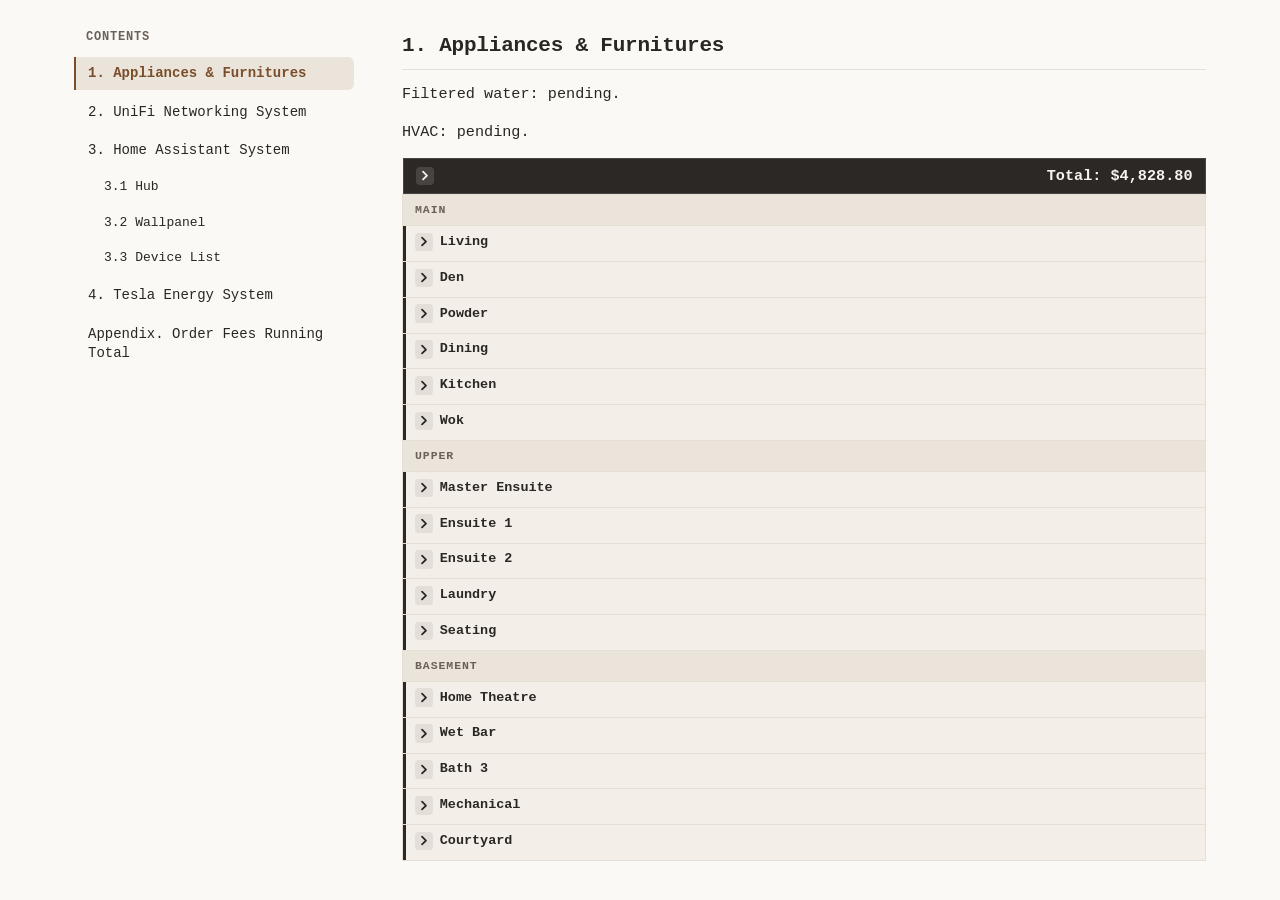
==== index.html @ cb5a1392 "Flatten the UniFi spec and file the paid orders. Chapter 2 opens on the ISP note. The rack, door hub" ====
<!DOCTYPE html>
<html lang="en">
<head>
  <meta charset="UTF-8">
  <meta name="viewport" content="width=device-width, initial-scale=1, viewport-fit=cover">
  <title>Home Spec</title>
  <link rel="stylesheet" href="assets/styles.css">
</head>
<body>
  <!-- Port overlay glyphs: PoE / WAN -->
  <svg xmlns="http://www.w3.org/2000/svg" width="0" height="0" aria-hidden="true" focusable="false" style="position:absolute">
    <symbol id="udc-poe" viewBox="0 0 20 20">
      <path fill="currentColor" d="m8.482 15.604.734-4.482-3.61.005a.34.34 0 0 1-.26-.562l5.56-6.445c.227-.262.656-.062.598.28l-.765 4.464 3.654-.004a.34.34 0 0 1 .26.562L9.08 15.88c-.225.261-.653.063-.598-.276Z"/>
    </symbol>
    <symbol id="udc-poe-plus" viewBox="0 0 20 20">
      <path fill="currentColor" d="m8.482 15.604.734-4.482-3.61.005a.34.34 0 0 1-.26-.562l5.56-6.445c.227-.262.656-.062.598.28l-.765 4.464 3.654-.004a.34.34 0 0 1 .26.562L9.08 15.88c-.225.261-.653.063-.598-.276Z"/>
      <path fill="currentColor" d="M16.375 7.625v-1.25h1.25c.21 0 .375-.165.375-.375a.371.371 0 0 0-.375-.375h-1.25v-1.25A.371.371 0 0 0 16 4a.371.371 0 0 0-.375.375v1.25h-1.25A.371.371 0 0 0 14 6c0 .21.165.375.375.375h1.25v1.25c0 .21.165.375.375.375s.375-.165.375-.375Z"/>
    </symbol>
    <symbol id="udc-poe-plusplus" viewBox="0 0 20 20">
      <path fill="currentColor" d="m8.482 15.604.734-4.482-3.61.005a.34.34 0 0 1-.26-.562l5.56-6.445c.227-.262.656-.062.598.28l-.765 4.464 3.654-.004a.34.34 0 0 1 .26.562L9.08 15.88c-.225.261-.653.063-.598-.276Z"/>
      <path fill="currentColor" d="M16.375 6.375v1.25c0 .21-.165.375-.375.375a.371.371 0 0 1-.375-.375v-1.25h-1.25A.371.371 0 0 1 14 6c0-.21.165-.375.375-.375h1.25v-1.25c0-.21.165-.375.375-.375s.375.165.375.375v1.25h1.25c.21 0 .375.165.375.375s-.165.375-.375.375h-1.25Zm0 8v1.25c0 .21-.165.375-.375.375a.371.371 0 0 1-.375-.375v-1.25h-1.25A.371.371 0 0 1 14 14c0-.21.165-.375.375-.375h1.25v-1.25c0-.21.165-.375.375-.375s.375.165.375.375v1.25h1.25c.21 0 .375.165.375.375s-.165.375-.375.375h-1.25Z"/>
    </symbol>
    <symbol id="udc-poe-plusplusplus" viewBox="0 0 20 20">
      <path fill="currentColor" d="m6.482 15.604.734-4.482-3.61.005a.34.34 0 0 1-.26-.562l5.56-6.445c.227-.262.656-.062.598.28L8.74 8.863l3.654-.004a.34.34 0 0 1 .26.562L7.08 15.88c-.225.261-.653.063-.598-.276Z"/>
      <path fill="currentColor" d="M15.375 5.375v1.25c0 .21-.165.375-.375.375a.371.371 0 0 1-.375-.375v-1.25h-1.25A.371.371 0 0 1 13 5c0-.21.165-.375.375-.375h1.25v-1.25c0-.21.165-.375.375-.375s.375.165.375.375v1.25h1.25c.21 0 .375.165.375.375s-.165.375-.375.375h-1.25Zm0 5v1.25c0 .21-.165.375-.375.375a.371.371 0 0 1-.375-.375V10.375h-1.25A.371.371 0 0 1 13 10c0-.21.165-.375.375-.375h1.25V8.375c0-.21.165-.375.375-.375s.375.165.375.375v1.25h1.25c.21 0 .375.165.375.375s-.165.375-.375.375h-1.25Zm0 5v1.25c0 .21-.165.375-.375.375a.371.371 0 0 1-.375-.375v-1.25h-1.25A.371.371 0 0 1 13 15c0-.21.165-.375.375-.375h1.25v-1.25c0-.21.165-.375.375-.375s.375.165.375.375v1.25h1.25c.21 0 .375.165.375.375s-.165.375-.375.375h-1.25Z"/>
    </symbol>
    <symbol id="power-arrow" viewBox="0 0 72 18">
      <circle cx="3" cy="9" r="1.7" fill="currentColor" opacity="0.28"/>
      <path fill="currentColor" opacity="0.55" d="M6.4 8.25 44 6.7 44 11.3 6.4 9.75Z"/>
      <path fill="currentColor" d="M40.6 2.35 68.4 9 40.6 15.65 47.8 9Z"/>
    </symbol>
    <symbol id="udc-wan" viewBox="0 0 20 20">
      <circle cx="10" cy="10" r="8" fill="currentColor" opacity="0.25"/>
      <path fill="currentColor" d="M17.984 9.5a8.002 8.002 0 0 0-9.192-7.409 8.002 8.002 0 0 0 .686 15.892 8.2 8.2 0 0 0 1.73-.074A8.002 8.002 0 0 0 17.984 9.5ZM10.5 3.298A8.978 8.978 0 0 1 13.486 9.5H10.5V3.298Zm0 7.202h2.986a8.978 8.978 0 0 1-2.986 6.202V10.5Zm-1 6.202A8.978 8.978 0 0 1 6.514 10.5H9.5v6.202Zm0-13.404V9.5H6.514A8.978 8.978 0 0 1 9.5 3.298Zm-1.386-.04A9.96 9.96 0 0 0 5.512 9.5H3.018a7.013 7.013 0 0 1 5.096-6.242ZM3.018 10.5h2.494a9.96 9.96 0 0 0 2.602 6.242A7.013 7.013 0 0 1 3.018 10.5Zm8.868 6.242a9.96 9.96 0 0 0 2.602-6.242h2.494a7.013 7.013 0 0 1-5.096 6.242ZM14.488 9.5a9.96 9.96 0 0 0-2.602-6.242A7.013 7.013 0 0 1 16.982 9.5h-2.494Z"/>
    </symbol>
  </svg>

  <div id="export-root" aria-hidden="true"></div>

<section id="tab-spec" class="spa-tab spa-doc spa-spec">
  <div class="contents-bar">
    <button type="button" class="contents-toggle" aria-controls="sidebar" aria-expanded="false">Contents</button>
  </div>
  <button type="button" class="contents-backdrop" aria-label="Close contents" hidden></button>
  <div class="design-shell">
  <nav class="design-toc" id="sidebar" aria-label="Contents"></nav>
  <article class="spa-article">
<h2>1. Appliances &amp; Furnitures</h2>
  <p>Filtered water: pending.</p>
  <p>HVAC: pending.</p>
<div class="design-devices-wrap appliances-wrap">
<table class="appliances-table home-appliances span-groups spec-sheet">
<thead>
<tr>
  <th class="product-head price-head"><span class="room-line"><button type="button" class="room-toggle" aria-expanded="false" aria-label="Expand all"><span class="room-mark" aria-hidden="true">+</span></button></span><span class="price-total">Total: $4,828.80</span></th>
</tr>
</thead>
<tbody>
<tr class="floor-span">
  <th>Main</th>
</tr>
<tr class="room-span" aria-expanded="false">
  <th><span class="room-line"><button type="button" class="room-toggle" aria-expanded="false"><span class="room-mark" aria-hidden="true">+</span></button><span class="room-name">Living</span></span></th>
</tr>
<tr class="room-span" aria-expanded="false">
  <th><span class="room-line"><button type="button" class="room-toggle" aria-expanded="false"><span class="room-mark" aria-hidden="true">+</span></button><span class="room-name">Den</span></span></th>
</tr>
<tr class="is-pending">
  <td class="device-cell">
    <span class="udc-device">
      <a class="brand-logo-link" href="https://www.dell.com/en-ca" target="_blank" rel="noopener noreferrer" title="Dell"><img class="brand-logo" src="assets/brands/dell.svg" alt="Dell"></a>
      <span class="udc-device-meta">
        <span class="udc-device-title"><a href="https://www.dell.com/en-ca/shop/monitors/apd/dell-ultrasharp-52-thunderbolt-hub-monitor-u5226kw-without-stand/u5226kw_wost/-" target="_blank" rel="noopener noreferrer">UltraSharp 52 Thunderbolt Hub Monitor</a></span>
        <span class="sku-line"><span class="sku-links"><a class="udc-sku" href="https://www.delltechnologies.com/asset/en-us/products/electronics-and-accessories/technical-support/dell-ultrasharp-52-thunderbolt-hub-monitor-u5226kw-datasheet.pdf" target="_blank" rel="noopener noreferrer">U5226KW_WOST</a></span></span>
        <span class="home-price">-</span>
      </span>
    </span>
  </td>
</tr>
<tr class="is-purchased">
  <td class="device-cell">
    <span class="udc-device">
      <a class="brand-logo-link" href="https://www.dell.com/en-ca" target="_blank" rel="noopener noreferrer" title="Dell"><img class="brand-logo" src="assets/brands/dell.svg" alt="Dell"></a>
      <span class="udc-device-meta">
        <span class="udc-device-title"><a href="https://www.dell.com/en-ca/shop/dell-ultrasharp-27-4k-usb-c-hub-monitor-u2723qe/apd/210-bdpf/monitors-monitor-accessories" target="_blank" rel="noopener noreferrer">UltraSharp 27 4K USB-C Hub Monitor</a> <span class="udc-count">×2</span></span>
        <span class="sku-line"><span class="sku-links"><a class="udc-sku" href="https://dl.dell.com/content/manual12109242-dell-u2723qe-monitor-user-s-guide.pdf" target="_blank" rel="noopener noreferrer">U2723QE</a></span></span>
        <span class="home-price">$1,519.26</span>
      </span>
    </span>
  </td>
</tr>
<tr class="is-pending">
  <td class="device-cell">
    <span class="udc-device">
      <a class="brand-logo-link" href="https://www.apple.com/" target="_blank" rel="noopener noreferrer" title="Apple"><img class="brand-logo" src="assets/brands/apple.svg" alt="Apple"></a>
      <span class="udc-device-meta">
        <span class="udc-device-title"><a href="https://www.apple.com/mac-studio/" target="_blank" rel="noopener noreferrer">Mac Studio</a></span>
        <span class="sku-line"><span class="sku-links"><a class="udc-sku" href="https://www.apple.com/mac-studio/specs/" target="_blank" rel="noopener noreferrer">-</a></span></span>
        <span class="home-price">-</span>
      </span>
    </span>
  </td>
</tr>
<tr class="is-purchased">
  <td class="device-cell">
    <span class="udc-device">
      <a class="brand-logo-link" href="https://www.canon.ca/en/" target="_blank" rel="noopener noreferrer" title="Canon"><img class="brand-logo" src="assets/brands/canon.svg" alt="Canon"></a>
      <span class="udc-device-meta">
        <span class="udc-device-title"><a href="https://shop.canon.ca/en_ca/p/imageclass-mf663cdw" target="_blank" rel="noopener noreferrer">imageCLASS MF663Cdw</a></span>
        <span class="sku-line"><span class="sku-links"><a class="udc-sku" href="https://s7d1.scene7.com/is/content/canon/imageCLASS-MF663Cdw-Brochurepdf" target="_blank" rel="noopener noreferrer">6928C012</a></span></span>
        <span class="home-price" title="Includes environmental fee $6.95 + GST/PST">$454.66</span>
      </span>
    </span>
  </td>
</tr>
<tr class="room-span" aria-expanded="false">
  <th><span class="room-line"><button type="button" class="room-toggle" aria-expanded="false"><span class="room-mark" aria-hidden="true">+</span></button><span class="room-name">Powder</span></span></th>
</tr>
<tr class="room-span" aria-expanded="false">
  <th><span class="room-line"><button type="button" class="room-toggle" aria-expanded="false"><span class="room-mark" aria-hidden="true">+</span></button><span class="room-name">Dining</span></span></th>
</tr>
<tr class="room-span" aria-expanded="false">
  <th><span class="room-line"><button type="button" class="room-toggle" aria-expanded="false"><span class="room-mark" aria-hidden="true">+</span></button><span class="room-name">Kitchen</span></span></th>
</tr>
<tr class="is-pending">
  <td class="device-cell">
    <span class="udc-device">
      <a class="brand-logo-link" href="https://www.blanco.com/can-en/" target="_blank" rel="noopener noreferrer" title="Blanco"><img class="brand-logo" src="assets/brands/blanco.svg" alt="Blanco"></a>
      <span class="udc-device-meta">
        <span class="udc-device-title"><a href="https://www.blanco.com/can-en/sinks/inteos/blancointeos45-u_276.731/403906" target="_blank" rel="noopener noreferrer">INTEOS 45-U SILGRANIT</a></span>
        <span class="sku-line"><span class="sku-links"><a class="udc-sku" href="https://cdn.blanco.com/assets/hlr-system/TKD/PDF-Dokumente/209119_MPGH_INTEOS_U_Silgranit.pdf" target="_blank" rel="noopener noreferrer">403906</a></span></span>
        <span class="home-price">-</span>
      </span>
    </span>
  </td>
</tr>
<tr class="is-pending">
  <td class="device-cell">
    <span class="udc-device">
      <a class="brand-logo-link" href="https://ca.subzero-wolf.com/en/home" target="_blank" rel="noopener noreferrer" title="Sub-Zero"><img class="brand-logo" src="assets/brands/sub-zero.png" alt="Sub-Zero"></a>
      <span class="udc-device-meta">
        <span class="udc-device-title"><a href="https://ca.subzero-wolf.com/en/products/sub-zero/full-size-refrigeration/builtin-refrigerators/cl4850sid/48-inch-built-in-side-by-side-refrigerator-freezer-internal-dispenser-panel-ready" target="_blank" rel="noopener noreferrer">48″ Built-In Side-by-Side Refrigerator/Freezer</a></span>
        <span class="sku-line"><span class="sku-links"><a class="udc-sku" href="https://ca.subzero-wolf.com/trade-resources/product-specifications/product-specifications-detail/48-inch-built-in-side-by-side-refrigerator-freezer-internal-dispenser-panel-ready" target="_blank" rel="noopener noreferrer">CL4850SID/O</a> · <a href="https://www.trailappliances.com/bc/products/cl4850sids1o-d2/sub-zero-28-2-cu-ft-built-in/cl4850sids1o/panel-ready" target="_blank" rel="noopener noreferrer">Where-to-Buy</a></span></span>
        <span class="home-price">-</span>
      </span>
    </span>
  </td>
</tr>
<tr class="is-pending">
  <td class="device-cell">
    <span class="udc-device">
      <a class="brand-logo-link" href="https://www.lamarzocco.com/ca/en/" target="_blank" rel="noopener noreferrer" title="La Marzocco"><img class="brand-logo" src="assets/brands/lamarzocco.svg" alt="La Marzocco"></a>
      <span class="udc-device-meta">
        <span class="udc-device-title"><a href="https://www.lamarzocco.com/ca/en/home-products/espresso-machines/gs3/" target="_blank" rel="noopener noreferrer">GS3</a></span>
        <span class="sku-line"><span class="sku-links"><a class="udc-sku" href="https://www.lamarzocco.com/ca/wp-content/uploads/2023/04/product_brochure_gs3_eng.pdf" target="_blank" rel="noopener noreferrer">GS3</a></span></span>
        <span class="home-price">-</span>
      </span>
    </span>
  </td>
</tr>
<tr class="is-pending">
  <td class="device-cell">
    <span class="udc-device">
      <a class="brand-logo-link" href="https://www.miele.ca/en" target="_blank" rel="noopener noreferrer" title="Miele"><img class="brand-logo" src="assets/brands/miele.svg" alt="Miele"></a>
      <span class="udc-device-meta">
        <span class="udc-device-title"><a href="https://www.mieleusa.com/product/11876580/compact-combi-steam-oven-24-width-with-directwater-plus-dgc-7845-am-stainless-steel-clean-touch-steel" target="_blank" rel="noopener noreferrer">Compact Combi-Steam Oven</a></span>
        <span class="sku-line"><span class="sku-links"><a class="udc-sku" href="https://media.miele.com/downloads/n-/us/FS_11876580_USE_US-en-US.pdf" target="_blank" rel="noopener noreferrer">DGC 7845 AM</a> · <a href="https://www.trailappliances.com/bc/products/dgc7845-176346185-d1/miele-24-inch-combi-steam/dgc7845-176346185/stainless-steelclean-steel" target="_blank" rel="noopener noreferrer">Where-to-Buy</a></span></span>
        <span class="home-price">-</span>
      </span>
    </span>
  </td>
</tr>
<tr class="is-pending">
  <td class="device-cell">
    <span class="udc-device">
      <a class="brand-logo-link" href="https://www.miele.ca/en" target="_blank" rel="noopener noreferrer" title="Miele"><img class="brand-logo" src="assets/brands/miele.svg" alt="Miele"></a>
      <span class="udc-device-meta">
        <span class="udc-device-title"><a href="https://www.mieleusa.com/product/11804640/24-compact-speed-oven-h-7840-bm-am-stainless-steel-clean-touch-steel" target="_blank" rel="noopener noreferrer">Compact Speed Oven</a></span>
        <span class="sku-line"><span class="sku-links"><a class="udc-sku" href="https://media.miele.com/downloads/n-/us/FS_11804640_USE_US-en-US.pdf" target="_blank" rel="noopener noreferrer">H 7840 BM AM</a></span></span>
        <span class="home-price">-</span>
      </span>
    </span>
  </td>
</tr>
<tr class="is-pending">
  <td class="device-cell">
    <span class="udc-device">
      <a class="brand-logo-link" href="https://www.dell.com/en-ca" target="_blank" rel="noopener noreferrer" title="Dell"><img class="brand-logo" src="assets/brands/dell.svg" alt="Dell"></a>
      <span class="udc-device-meta">
        <span class="udc-device-title"><a href="https://www.dell.com/en-ca/shop/monitors/apd/dell-pro-p-24-monitor-p2426h-without-stand/p2426h_wost/-" target="_blank" rel="noopener noreferrer">Pro P 24 Monitor</a></span>
        <span class="sku-line"><span class="sku-links"><a class="udc-sku" href="https://www.dell.com/support/product-details/en-ca/product/p2426h-monitor/resources/manuals" target="_blank" rel="noopener noreferrer">P2426H_WOST</a></span></span>
        <span class="home-price">-</span>
      </span>
    </span>
  </td>
</tr>
<tr class="is-pending">
  <td class="device-cell">
    <span class="udc-device">
      <a class="brand-logo-link" href="https://www.miele.ca/en" target="_blank" rel="noopener noreferrer" title="Miele"><img class="brand-logo" src="assets/brands/miele.svg" alt="Miele"></a>
      <span class="udc-device-meta">
        <span class="udc-device-title"><a href="https://www.miele.ca/en/Shop/products/detail/fully-integrated-dishwashers-g-7986-scvi-autodos-k2o-12497340-p" target="_blank" rel="noopener noreferrer">Fully Integrated Dishwasher AutoDos</a></span>
        <span class="sku-line"><span class="sku-links"><a class="udc-sku" href="https://media.miele.com/downloads/n-/ca/FS_12497340_CAE_CA-en-CA.pdf" target="_blank" rel="noopener noreferrer">G 7986 SCVi AutoDos K2O</a> · <a href="https://www.miele.ca/en/Shop/products/detail/fully-integrated-dishwashers-g-7986-scvi-autodos-k2o-12497340-p" target="_blank" rel="noopener noreferrer">Where-to-Buy</a></span></span>
        <span class="home-price">-</span>
      </span>
    </span>
  </td>
</tr>
<tr class="room-span" aria-expanded="false">
  <th><span class="room-line"><button type="button" class="room-toggle" aria-expanded="false"><span class="room-mark" aria-hidden="true">+</span></button><span class="room-name">Wok</span></span></th>
</tr>
<tr class="is-pending">
  <td class="device-cell">
    <span class="udc-device">
      <a class="brand-logo-link" href="https://www.blanco.com/can-en/" target="_blank" rel="noopener noreferrer" title="Blanco"><img class="brand-logo" src="assets/brands/blanco.svg" alt="Blanco"></a>
      <span class="udc-device-meta">
        <span class="udc-device-title"><a href="https://www.blanco.com/can-en/sinks/inteos/blancointeos30-u_276.728/403882" target="_blank" rel="noopener noreferrer">INTEOS 30-U SILGRANIT</a></span>
        <span class="sku-line"><span class="sku-links"><a class="udc-sku" href="https://cdn.blanco.com/assets/hlr-system/TKD/PDF-Dokumente/209119_MPGH_INTEOS_U_Silgranit.pdf" target="_blank" rel="noopener noreferrer">403882</a></span></span>
        <span class="home-price">-</span>
      </span>
    </span>
  </td>
</tr>
<tr class="is-pending">
  <td class="device-cell">
    <span class="udc-device">
      <a class="brand-logo-link" href="https://www.miele.ca/en" target="_blank" rel="noopener noreferrer" title="Miele"><img class="brand-logo" src="assets/brands/miele.svg" alt="Miele"></a>
      <span class="udc-device-meta">
        <span class="udc-device-title"><a href="https://www.miele.ca/en/Shop/products/detail/fully-integrated-dishwashers-g-7986-scvi-autodos-k2o-12497340-p" target="_blank" rel="noopener noreferrer">Fully Integrated Dishwasher AutoDos</a></span>
        <span class="sku-line"><span class="sku-links"><a class="udc-sku" href="https://media.miele.com/downloads/n-/ca/FS_12497340_CAE_CA-en-CA.pdf" target="_blank" rel="noopener noreferrer">G 7986 SCVi AutoDos K2O</a> · <a href="https://www.miele.ca/en/Shop/products/detail/fully-integrated-dishwashers-g-7986-scvi-autodos-k2o-12497340-p" target="_blank" rel="noopener noreferrer">Where-to-Buy</a></span></span>
        <span class="home-price">-</span>
      </span>
    </span>
  </td>
</tr>
<tr class="is-pending">
  <td class="device-cell">
    <span class="udc-device">
      <a class="brand-logo-link" href="https://ca.subzero-wolf.com/en/home" target="_blank" rel="noopener noreferrer" title="Wolf"><img class="brand-logo" src="assets/brands/wolf.png" alt="Wolf"></a>
      <span class="udc-device-meta">
        <span class="udc-device-title"><a href="https://ca.subzero-wolf.com/en/products/wolf/ranges/dual-fuel/df3650/36-inch-dual-fuel-range-6-burners" target="_blank" rel="noopener noreferrer">36″ Dual-Fuel Range · 6 Burners</a></span>
        <span class="sku-line"><span class="sku-links"><a class="udc-sku" href="https://ca.subzero-wolf.com/trade-resources/product-specifications/product-specifications-detail/36-inch-dual-fuel-range-6-burners" target="_blank" rel="noopener noreferrer">DF36650/S/P</a> · <a href="https://www.trailappliances.com/bc/products/df36650s1ss1d1/wolf-36-inch-single-oven-dual/df36650s1ss1p/stainless-steel" target="_blank" rel="noopener noreferrer">Where-to-Buy</a></span></span>
        <span class="home-price">-</span>
      </span>
    </span>
  </td>
</tr>
<tr class="is-purchased">
  <td class="device-cell">
    <span class="udc-device">
      <a class="brand-logo-link" href="https://ca.fotileglobal.com/" target="_blank" rel="noopener noreferrer" title="Fotile"><img class="brand-logo" src="assets/brands/fotile.png" alt="Fotile"></a>
      <span class="udc-device-meta">
        <span class="udc-device-title"><a href="https://ca.fotileglobal.com/products/jqg7515-jqg9015" target="_blank" rel="noopener noreferrer">Range Hood</a></span>
        <span class="sku-line"><span class="sku-links"><a class="udc-sku" href="https://cdn.shopify.com/s/files/1/0557/1729/8345/files/Inclined_series_range_hood_JQG7515_JQG9015_spec.pdf?v=1760057660" target="_blank" rel="noopener noreferrer">JQG9015</a></span></span>
        <span class="home-price">$2,854.88</span>
      </span>
    </span>
  </td>
</tr>
<tr class="floor-span">
  <th>Upper</th>
</tr>
<tr class="room-span" aria-expanded="false">
  <th><span class="room-line"><button type="button" class="room-toggle" aria-expanded="false"><span class="room-mark" aria-hidden="true">+</span></button><span class="room-name">Master Ensuite</span></span></th>
</tr>
<tr class="room-span" aria-expanded="false">
  <th><span class="room-line"><button type="button" class="room-toggle" aria-expanded="false"><span class="room-mark" aria-hidden="true">+</span></button><span class="room-name">Ensuite 1</span></span></th>
</tr>
<tr class="room-span" aria-expanded="false">
  <th><span class="room-line"><button type="button" class="room-toggle" aria-expanded="false"><span class="room-mark" aria-hidden="true">+</span></button><span class="room-name">Ensuite 2</span></span></th>
</tr>
<tr class="room-span" aria-expanded="false">
  <th><span class="room-line"><button type="button" class="room-toggle" aria-expanded="false"><span class="room-mark" aria-hidden="true">+</span></button><span class="room-name">Laundry</span></span></th>
</tr>
<tr class="is-pending">
  <td class="device-cell">
    <span class="udc-device">
      <a class="brand-logo-link" href="https://www.blanco.com/can-en/" target="_blank" rel="noopener noreferrer" title="Blanco"><img class="brand-logo" src="assets/brands/blanco.svg" alt="Blanco"></a>
      <span class="udc-device-meta">
        <span class="udc-device-title"><a href="https://www.blanco.com/can-en/sinks/liven/livenlaundry_58.513/402919" target="_blank" rel="noopener noreferrer">LIVEN Laundry</a></span>
        <span class="sku-line"><span class="sku-links"><a class="udc-sku" href="https://www.blanco.com/can-en/api/shop/product/spec-sheet/58.513-LIVEN_Laundry-en-CA.pdf?locale=en-CA&amp;key=58.513&amp;sku=402919" target="_blank" rel="noopener noreferrer">402919</a></span></span>
        <span class="home-price">-</span>
      </span>
    </span>
  </td>
</tr>
<tr class="is-pending">
  <td class="device-cell">
    <span class="udc-device">
      <a class="brand-logo-link" href="https://www.miele.ca/en" target="_blank" rel="noopener noreferrer" title="Miele"><img class="brand-logo" src="assets/brands/miele.svg" alt="Miele"></a>
      <span class="udc-device-meta">
        <span class="udc-device-title"><a href="https://www.miele.ca/en/Shop/products/detail/professional-laundry-pwm-908-%5Bel-dp%5D-11204470-p" target="_blank" rel="noopener noreferrer">Professional Washing Machine</a></span>
        <span class="sku-line"><span class="sku-links"><a class="udc-sku" href="https://media.miele.com/downloads/n-/us/FS_11204470_USE_US-en-US.pdf" target="_blank" rel="noopener noreferrer">PWM 908 [EL DP]</a></span></span>
        <span class="home-price">-</span>
      </span>
    </span>
  </td>
</tr>
<tr class="is-pending">
  <td class="device-cell">
    <span class="udc-device">
      <a class="brand-logo-link" href="https://www.miele.ca/en" target="_blank" rel="noopener noreferrer" title="Miele"><img class="brand-logo" src="assets/brands/miele.svg" alt="Miele"></a>
      <span class="udc-device-meta">
        <span class="udc-device-title"><a href="https://www.miele.ca/en/Shop/products/detail/professional-laundry-pdr-908-hp-%5Bel%5D-11204490-p" target="_blank" rel="noopener noreferrer">Professional Heat-Pump Dryer</a></span>
        <span class="sku-line"><span class="sku-links"><a class="udc-sku" href="https://media.miele.com/downloads/n-/us/FS_11204490_USE_US-en-US.pdf" target="_blank" rel="noopener noreferrer">PDR 908 HP [EL]</a></span></span>
        <span class="home-price">-</span>
      </span>
    </span>
  </td>
</tr>
<tr class="room-span" aria-expanded="false">
  <th><span class="room-line"><button type="button" class="room-toggle" aria-expanded="false"><span class="room-mark" aria-hidden="true">+</span></button><span class="room-name">Seating</span></span></th>
</tr>
<tr class="floor-span">
  <th>Basement</th>
</tr>
<tr class="room-span" aria-expanded="false">
  <th><span class="room-line"><button type="button" class="room-toggle" aria-expanded="false"><span class="room-mark" aria-hidden="true">+</span></button><span class="room-name">Home Theatre</span></span></th>
</tr>
<tr class="is-pending">
  <td class="device-cell">
    <span class="udc-device">
      <a class="brand-logo-link" href="https://www.sony.ca/en" target="_blank" rel="noopener noreferrer" title="Sony"><img class="brand-logo" src="assets/brands/sony.svg" alt="Sony"></a>
      <span class="udc-device-meta">
        <span class="udc-device-title"><a href="https://www.sony.ca/en/tv-video/televisions/all-tvs/p/k115xr90m2" target="_blank" rel="noopener noreferrer">BRAVIA 9 II</a></span>
        <span class="sku-line"><span class="sku-links"><a class="udc-sku" href="https://www.sony.jp/bravia/tvsize/pdfs/xr90m2/K-115XR90M2.pdf" target="_blank" rel="noopener noreferrer">K-115XR90M2</a></span></span>
        <span class="home-price">-</span>
      </span>
    </span>
  </td>
</tr>
<tr class="is-pending">
  <td class="device-cell">
    <span class="udc-device">
      <a class="brand-logo-link" href="https://www.sony.ca/en" target="_blank" rel="noopener noreferrer" title="Sony"><img class="brand-logo" src="assets/brands/sony.svg" alt="Sony"></a>
      <span class="udc-device-meta">
        <span class="udc-device-title"><a href="https://www.sony.ca/en/audio/soundbars/a-series-soundbars/p/hta9m2" target="_blank" rel="noopener noreferrer">BRAVIA Theatre Quad</a></span>
        <span class="sku-line"><span class="sku-links"><a class="udc-sku" href="https://www.sony.ca/en/electronics/support/sound-bars-home-theater-systems-sound-bars-surround-speakers/ht-a9m2/specifications" target="_blank" rel="noopener noreferrer">HT-A9M2</a></span></span>
        <span class="home-price">-</span>
      </span>
    </span>
  </td>
</tr>
<tr class="is-pending">
  <td class="device-cell">
    <span class="udc-device">
      <a class="brand-logo-link" href="https://www.sony.ca/en" target="_blank" rel="noopener noreferrer" title="Sony"><img class="brand-logo" src="assets/brands/sony.svg" alt="Sony"></a>
      <span class="udc-device-meta">
        <span class="udc-device-title"><a href="https://www.sony.ca/en/audio/soundbars/all-soundbars/p/sasw9" target="_blank" rel="noopener noreferrer">BRAVIA Theatre Sub 9</a> <span class="udc-count">×2</span></span>
        <span class="sku-line"><span class="sku-links"><a class="udc-sku" href="https://www.sony.ca/en/audio/soundbars/all-soundbars/p/sasw9" target="_blank" rel="noopener noreferrer">SA-SW9</a></span></span>
        <span class="home-price">-</span>
      </span>
    </span>
  </td>
</tr>
<tr class="is-pending">
  <td class="device-cell">
    <span class="udc-device">
      <a class="brand-logo-link" href="https://www.playstation.com/en-ca/" target="_blank" rel="noopener noreferrer" title="PlayStation"><img class="brand-logo" src="assets/brands/playstation.svg" alt="PlayStation"></a>
      <span class="udc-device-meta">
        <span class="udc-device-title"><a href="https://www.playstation.com/en-ca/ps5/ps5-pro/" target="_blank" rel="noopener noreferrer">PlayStation 5 Pro</a></span>
        <span class="sku-line"><span class="sku-links"><a class="udc-sku" href="https://www.playstation.com/content/dam/global_pdc/en/corporate/support/manuals/ps5-docs/7000/CFI-7019_PS5_Safety_Guide_Web$en.pdf" target="_blank" rel="noopener noreferrer">-</a></span></span>
        <span class="home-price">-</span>
      </span>
    </span>
  </td>
</tr>
<tr class="is-pending">
  <td class="device-cell">
    <span class="udc-device">
      <a class="brand-logo-link" href="https://www.nintendo.com/en-ca/" target="_blank" rel="noopener noreferrer" title="Nintendo"><img class="brand-logo" src="assets/brands/nintendo.svg" alt="Nintendo"></a>
      <span class="udc-device-meta">
        <span class="udc-device-title"><a href="https://www.nintendo.com/en-ca/store/products/nintendo-switch-oled-model-neon-blue-neon-red-set/" target="_blank" rel="noopener noreferrer">Nintendo Switch OLED Model</a></span>
        <span class="sku-line"><span class="sku-links"><a class="udc-sku" href="https://www.nintendo.com/en-ca/gaming-systems/switch/tech-specs/" target="_blank" rel="noopener noreferrer">HEG-001</a></span></span>
        <span class="home-price">-</span>
      </span>
    </span>
  </td>
</tr>
<tr class="is-pending">
  <td class="device-cell">
    <span class="udc-device">
      <a class="brand-logo-link" href="https://ca.valenciatheaterseating.com/" target="_blank" rel="noopener noreferrer" title="Valencia Theater Seating"><img class="brand-logo" src="assets/brands/valencia.png" alt="Valencia Theater Seating"></a>
      <span class="udc-device-meta">
        <span class="udc-device-title"><a href="https://ca.valenciatheaterseating.com/products/valencia-barcelona-grand-ultimate-luxury-edition?variant=45294951497922" target="_blank" rel="noopener noreferrer">Barcelona Grand Ultimate</a></span>
        <span class="sku-line"><span class="sku-links"><a class="udc-sku" href="https://ca.valenciatheaterseating.com/products/valencia-barcelona-grand-ultimate-luxury-edition" target="_blank" rel="noopener noreferrer">Barcelona Grand Ultimate</a></span></span>
        <span class="home-price">-</span>
      </span>
    </span>
  </td>
</tr>
<tr class="is-pending">
  <td class="device-cell">
    <span class="udc-device">
      <a class="brand-logo-link" href="https://www.bmb.com/" target="_blank" rel="noopener noreferrer" title="BMB"><img class="brand-logo" src="assets/brands/bmb.png" alt="BMB"></a>
      <span class="udc-device-meta">
        <span class="udc-device-title"><a href="https://www.bmb.com/product/professional/ksp/" target="_blank" rel="noopener noreferrer">Karaoke Sound Processor</a></span>
        <span class="sku-line"><span class="sku-links"><a class="udc-sku" href="https://www.bmb.com/product/professional/ksp/" target="_blank" rel="noopener noreferrer">KSP-100</a></span></span>
        <span class="home-price">-</span>
      </span>
    </span>
  </td>
</tr>
<tr class="is-pending">
  <td class="device-cell">
    <span class="udc-device">
      <a class="brand-logo-link" href="https://www.bmb.com/" target="_blank" rel="noopener noreferrer" title="BMB"><img class="brand-logo" src="assets/brands/bmb.png" alt="BMB"></a>
      <span class="udc-device-meta">
        <span class="udc-device-title"><a href="https://www.bmb.com/product/professional/dad/" target="_blank" rel="noopener noreferrer">Digital Power Amplifier</a> <span class="udc-count">×2</span></span>
        <span class="sku-line"><span class="sku-links"><a class="udc-sku" href="https://www.bmb.com/product/professional/dad/" target="_blank" rel="noopener noreferrer">DAD-500 · (CSS-8010 II + CSW-115) × (L / R)</a></span></span>
        <span class="home-price">-</span>
      </span>
    </span>
  </td>
</tr>
<tr class="is-pending">
  <td class="device-cell">
    <span class="udc-device">
      <a class="brand-logo-link" href="https://www.bmb.com/" target="_blank" rel="noopener noreferrer" title="BMB"><img class="brand-logo" src="assets/brands/bmb.png" alt="BMB"></a>
      <span class="udc-device-meta">
        <span class="udc-device-title"><a href="https://www.bmb.com/product/professional/css/" target="_blank" rel="noopener noreferrer">Karaoke Speaker</a> <span class="udc-count">×2</span></span>
        <span class="sku-line"><span class="sku-links"><a class="udc-sku" href="https://www.bmb.com/product/professional/css/" target="_blank" rel="noopener noreferrer">CSS-8010 II</a></span></span>
        <span class="home-price">-</span>
      </span>
    </span>
  </td>
</tr>
<tr class="is-pending">
  <td class="device-cell">
    <span class="udc-device">
      <a class="brand-logo-link" href="https://www.bmb.com/" target="_blank" rel="noopener noreferrer" title="BMB"><img class="brand-logo" src="assets/brands/bmb.png" alt="BMB"></a>
      <span class="udc-device-meta">
        <span class="udc-device-title"><a href="https://www.bmb.com/product/professional/csw/" target="_blank" rel="noopener noreferrer">Karaoke Subwoofer</a> <span class="udc-count">×2</span></span>
        <span class="sku-line"><span class="sku-links"><a class="udc-sku" href="https://www.bmb.com/product/professional/csw/" target="_blank" rel="noopener noreferrer">CSW-115</a></span></span>
        <span class="home-price">-</span>
      </span>
    </span>
  </td>
</tr>
<tr class="is-pending">
  <td class="device-cell">
    <span class="udc-device">
      <a class="brand-logo-link" href="https://www.shure.com/en-US" target="_blank" rel="noopener noreferrer" title="Shure"><img class="brand-logo" src="assets/brands/shure.png" alt="Shure"></a>
      <span class="udc-device-meta">
        <span class="udc-device-title">Pending</span>
        <span class="sku-line"><span class="sku-links"><span class="udc-sku">-</span></span></span>
        <span class="home-price">-</span>
      </span>
    </span>
  </td>
</tr>
<tr class="room-span" aria-expanded="false">
  <th><span class="room-line"><button type="button" class="room-toggle" aria-expanded="false"><span class="room-mark" aria-hidden="true">+</span></button><span class="room-name">Wet Bar</span></span></th>
</tr>
<tr class="is-pending">
  <td class="device-cell">
    <span class="udc-device">
      <a class="brand-logo-link" href="https://www.blanco.com/can-en/" target="_blank" rel="noopener noreferrer" title="Blanco"><img class="brand-logo" src="assets/brands/blanco.svg" alt="Blanco"></a>
      <span class="udc-device-meta">
        <span class="udc-device-title"><a href="https://www.blanco.com/can-en/sinks/inteos/blancointeos30-u_276.728/403882" target="_blank" rel="noopener noreferrer">INTEOS 30-U SILGRANIT</a></span>
        <span class="sku-line"><span class="sku-links"><a class="udc-sku" href="https://cdn.blanco.com/assets/hlr-system/TKD/PDF-Dokumente/209119_MPGH_INTEOS_U_Silgranit.pdf" target="_blank" rel="noopener noreferrer">403882</a></span></span>
        <span class="home-price">-</span>
      </span>
    </span>
  </td>
</tr>
<tr class="is-pending">
  <td class="device-cell">
    <span class="udc-device">
      <a class="brand-logo-link" href="https://ca.subzero-wolf.com/en/home" target="_blank" rel="noopener noreferrer" title="Sub-Zero"><img class="brand-logo" src="assets/brands/sub-zero.png" alt="Sub-Zero"></a>
      <span class="udc-device-meta">
        <span class="udc-device-title"><a href="https://ca.subzero-wolf.com/en/products/sub-zero/undercounter-refrigeration/counter-refrigerator/deu1550ip/15-inch-ice-maker-with-pump-panel-ready" target="_blank" rel="noopener noreferrer">15″ Ice Maker with Pump</a></span>
        <span class="sku-line"><span class="sku-links"><a class="udc-sku" href="https://ca.subzero-wolf.com/trade-resources/product-specifications/product-specifications-detail/15-inch-ice-maker-with-pump-panel-ready" target="_blank" rel="noopener noreferrer">DEU1550IP</a> · <a href="https://www.trailappliances.com/bc/products/deu1550ips1r-d2/sub-zero-15-inch-built-in-ice/deu1550ips1r/panel-ready" target="_blank" rel="noopener noreferrer">Where-to-Buy</a></span></span>
        <span class="home-price">-</span>
      </span>
    </span>
  </td>
</tr>
<tr class="is-pending">
  <td class="device-cell">
    <span class="udc-device">
      <a class="brand-logo-link" href="https://ca.subzero-wolf.com/en/home" target="_blank" rel="noopener noreferrer" title="Sub-Zero"><img class="brand-logo" src="assets/brands/sub-zero.png" alt="Sub-Zero"></a>
      <span class="udc-device-meta">
        <span class="udc-device-title"><a href="https://ca.subzero-wolf.com/en/products/sub-zero/undercounter-refrigeration/counter-refrigerator/deu1550bg/15-designer-undercounter-beverage-center-panel-ready" target="_blank" rel="noopener noreferrer">15″ Designer Undercounter Beverage Center</a></span>
        <span class="sku-line"><span class="sku-links"><a class="udc-sku" href="https://ca.subzero-wolf.com/trade-resources/product-specifications/product-specifications-detail/15-designer-undercounter-beverage-center-panel-ready" target="_blank" rel="noopener noreferrer">DEU1550BG</a> · <a href="https://www.trailappliances.com/bc/products/deu1550bgs1l-d2/sub-zero-built-in-15-inch-3-1/deu1550bgs1l/panel-ready" target="_blank" rel="noopener noreferrer">Where-to-Buy</a></span></span>
        <span class="home-price">-</span>
      </span>
    </span>
  </td>
</tr>
<tr class="is-pending">
  <td class="device-cell">
    <span class="udc-device">
      <a class="brand-logo-link" href="https://ca.subzero-wolf.com/en/home" target="_blank" rel="noopener noreferrer" title="Sub-Zero"><img class="brand-logo" src="assets/brands/sub-zero.png" alt="Sub-Zero"></a>
      <span class="udc-device-meta">
        <span class="udc-device-title"><a href="https://ca.subzero-wolf.com/en/products/sub-zero/undercounter-refrigeration/counter-refrigerator/deu2450ci/24-inch-undercounter-refrigerator-freezer-ice-maker-panel-ready" target="_blank" rel="noopener noreferrer">24″ Undercounter Refrigerator/Freezer with Ice Maker</a></span>
        <span class="sku-line"><span class="sku-links"><a class="udc-sku" href="https://ca.subzero-wolf.com/trade-resources/product-specifications/product-specifications-detail/24-inch-undercounter-refrigerator-freezer-ice-maker-panel-ready" target="_blank" rel="noopener noreferrer">DEU2450CI</a> · <a href="https://www.trailappliances.com/bc/products/deu2450cis1d1/sub-zero-built-in-24-inch-4-7/deu2450cis1r/panel-ready" target="_blank" rel="noopener noreferrer">Where-to-Buy</a></span></span>
        <span class="home-price">-</span>
      </span>
    </span>
  </td>
</tr>
<tr class="is-pending">
  <td class="device-cell">
    <span class="udc-device">
      <a class="brand-logo-link" href="https://ca.subzero-wolf.com/en/home" target="_blank" rel="noopener noreferrer" title="Sub-Zero"><img class="brand-logo" src="assets/brands/sub-zero.png" alt="Sub-Zero"></a>
      <span class="udc-device-meta">
        <span class="udc-device-title"><a href="https://ca.subzero-wolf.com/en/products/sub-zero/wine-storage/wine-cooler/deu2450w/24-inch-built-in-wine-storage-panel-ready" target="_blank" rel="noopener noreferrer">24″ Built-In Wine Storage</a></span>
        <span class="sku-line"><span class="sku-links"><a class="udc-sku" href="https://ca.subzero-wolf.com/trade-resources/product-specifications/product-specifications-detail/24-inch-built-in-wine-storage-panel-ready" target="_blank" rel="noopener noreferrer">DEU2450W</a> · <a href="https://www.trailappliances.com/bc/products/deu2450w-s1d1/sub-zero-built-in-24-inch/deu2450ws1l/panel-ready" target="_blank" rel="noopener noreferrer">Where-to-Buy</a></span></span>
        <span class="home-price">-</span>
      </span>
    </span>
  </td>
</tr>
<tr class="is-pending">
  <td class="device-cell">
    <span class="udc-device">
      <span class="brand-logo-link" aria-hidden="true"></span>
      <span class="udc-device-meta">
        <span class="udc-device-title"><a href="https://barflybymercer.com/" target="_blank" rel="noopener noreferrer">Barfly by Mercer</a></span>
        <span class="sku-line"><span class="sku-links"><span class="udc-sku">Bar tools</span></span></span>
        <span class="home-price">-</span>
      </span>
    </span>
  </td>
</tr>
<tr class="is-pending">
  <td class="device-cell">
    <span class="udc-device">
      <span class="brand-logo-link" aria-hidden="true"></span>
      <span class="udc-device-meta">
        <span class="udc-device-title"><a href="https://rhinocoffeegear.com/" target="_blank" rel="noopener noreferrer">Rhino Coffee Gear</a></span>
        <span class="sku-line"><span class="sku-links"><span class="udc-sku">Coffee bar accessories</span></span></span>
        <span class="home-price">-</span>
      </span>
    </span>
  </td>
</tr>
<tr class="room-span" aria-expanded="false">
  <th><span class="room-line"><button type="button" class="room-toggle" aria-expanded="false"><span class="room-mark" aria-hidden="true">+</span></button><span class="room-name">Bath 3</span></span></th>
</tr>
<tr class="is-pending">
  <td class="device-cell">
    <span class="udc-device">
      <a class="brand-logo-link" href="https://www.miele.ca/en" target="_blank" rel="noopener noreferrer" title="Miele"><img class="brand-logo" src="assets/brands/miele.svg" alt="Miele"></a>
      <span class="udc-device-meta">
        <span class="udc-device-title"><a href="https://www.miele.ca/en/Shop/products/detail/washing-machines-wxr960-wcs-tdos&amp;intensewash-12864100-p" target="_blank" rel="noopener noreferrer">Washing Machine</a></span>
        <span class="sku-line"><span class="sku-links"><a class="udc-sku" href="https://media.miele.com/downloads/n-/us/FS_12864100_USE_US-en-US.pdf" target="_blank" rel="noopener noreferrer">WXR960</a></span></span>
        <span class="home-price">-</span>
      </span>
    </span>
  </td>
</tr>
<tr class="is-pending">
  <td class="device-cell">
    <span class="udc-device">
      <a class="brand-logo-link" href="https://www.miele.ca/en" target="_blank" rel="noopener noreferrer" title="Miele"><img class="brand-logo" src="assets/brands/miele.svg" alt="Miele"></a>
      <span class="udc-device-meta">
        <span class="udc-device-title"><a href="https://www.miele.ca/en/Shop/products/detail/tumble-dryers-txr960wp-eco&amp;steam-12864160-p" target="_blank" rel="noopener noreferrer">Tumble Dryer</a></span>
        <span class="sku-line"><span class="sku-links"><a class="udc-sku" href="https://media.miele.com/downloads/n-/us/FS_12864160_USE_US-en-US.pdf" target="_blank" rel="noopener noreferrer">TXR960</a></span></span>
        <span class="home-price">-</span>
      </span>
    </span>
  </td>
</tr>
<tr class="is-pending">
  <td class="device-cell">
    <span class="udc-device">
      <a class="brand-logo-link" href="https://www.miele.ca/en" target="_blank" rel="noopener noreferrer" title="Miele"><img class="brand-logo" src="assets/brands/miele.svg" alt="Miele"></a>
      <span class="udc-device-meta">
        <span class="udc-device-title"><a href="https://www.mieleusa.com/product/9351790/washer-dryer-stacking-kit-wtv-512" target="_blank" rel="noopener noreferrer">Washer-dryer stacking kit</a></span>
        <span class="sku-line"><span class="sku-links"><a class="udc-sku" href="https://media.miele.com/downloads/n-/us/FS_09351790_USE_US-en-US.pdf" target="_blank" rel="noopener noreferrer">WTV 512</a> · <a href="https://www.trailappliances.com/bc/products/wtv512-zza394096-d1/miele-washer-dryer-stacking/wtv512-zza394096/lotus-white" target="_blank" rel="noopener noreferrer">Where-to-Buy</a></span></span>
        <span class="home-price">-</span>
      </span>
    </span>
  </td>
</tr>
<tr class="room-span" aria-expanded="false">
  <th><span class="room-line"><button type="button" class="room-toggle" aria-expanded="false"><span class="room-mark" aria-hidden="true">+</span></button><span class="room-name">Mechanical</span></span></th>
</tr>
<tr class="room-span" aria-expanded="false">
  <th><span class="room-line"><button type="button" class="room-toggle" aria-expanded="false"><span class="room-mark" aria-hidden="true">+</span></button><span class="room-name">Courtyard</span></span></th>
</tr>
</tbody>
</table>
</div>

<h2>2. UniFi Networking System</h2>
  <p><a href="https://www.telus.com/en/internet/fibre/5-gigabit" target="_blank" rel="noopener noreferrer">Telus PureFibre 5 Gigabit</a>: carrier fibre into the TELUS ONT (Optical Network Terminal). The ONT only converts optical to Ethernet.</p>
  <ul>
    <li>Chosen: Nokia <a href="https://www.nokia.com/asset/210704/" target="_blank" rel="noopener noreferrer">XS-010X-Q</a> (preferred; XGS-PON SFU, no Wi‑Fi, 1×100M/1/2.5/5/10G) or Nokia <a href="https://www.nokia.com/broadband-access/in-home-connectivity/fiber-ont/" target="_blank" rel="noopener noreferrer">XS-250X-A</a> (alternate; no Wi‑Fi, commonly 1×10G + 4×1G, and the unit Telus installs more often). This house uses only the 10G port. Stock of the preferred unit, and the technician's choice, are not guaranteed.</li>
    <li>Fallback: Telus NAH (commonly NH20A / NH20T), bridged, with the same 10G short patch into the UDM.
      <ul>
        <li>Router: the default. The NAH runs its own NAT / DHCP / firewall, so a UDM behind it is double NAT.</li>
        <li><strong>Port 10G Bridge: the 10G port passes through as the WAN, and the public address lands on the UDM.</strong></li>
        <li>Port 1 Bridge: bridges a 1G port, which is short of 5 Gig.</li>
        <li>Full Bridge: every port is exposed on the carrier side. A residential dynamic public address is uncommon, and the downstream device carries the firewall.</li>
      </ul>
    </li>
  </ul>

  <div class="table-scroll">
  <table class="rack-face">
    <tbody>
      <tr class="rack-gap">
        <th scope="row" class="rack-u">8</th>
        <td><p class="rack-path" id="rack-path" hidden></p></td>
        <th class="rack-u rack-u-end" aria-hidden="true">8</th>
      </tr>
      <tr>
        <th scope="row" class="rack-u">7</th>
        <td>
          <span class="rack-slot">
            <span class="rack-name"><a href="https://store.ui.com/us/en/products/uacc-rack-shelf-clv" target="_blank" rel="noopener noreferrer">Fixed Rack Shelf</a> · ONT / NAH</span>
            <span class="udc-ports rack-ports place">
              <span class="udc-port gbe10" data-link="ont" style="grid-column: 24"></span>
            </span>
          </span>
        </td>
        <th class="rack-u rack-u-end" aria-hidden="true">7</th>
      </tr>
      <tr>
        <th scope="row" class="rack-u">6</th>
        <td>
          <span class="rack-slot">
            <span class="rack-name"><a href="https://store.ui.com/us/en/products/udm-pro-max" target="_blank" rel="noopener noreferrer">Dream Machine Pro Max</a></span>
            <span class="udc-ports rack-ports place">
              <span class="udc-port gbe1 idle" style="grid-column: 16"></span>
              <span class="udc-port gbe1 idle" style="grid-column: 17"></span>
              <span class="udc-port gbe1 idle" style="grid-column: 18"></span>
              <span class="udc-port gbe1 idle" style="grid-column: 19"></span>
              <span class="udc-port gbe1 idle" style="grid-column: 20"></span>
              <span class="udc-port gbe1 idle" style="grid-column: 21"></span>
              <span class="udc-port gbe1 idle" style="grid-column: 22"></span>
              <span class="udc-port gbe1" data-link="ups" style="grid-column: 23"></span>
              <span class="udc-port sfp" data-link="ont" style="grid-column: 24"><svg class="udc-poe" aria-hidden="true"><use href="#udc-wan"/></svg><span class="udc-sfp-txt">SFP+</span></span>
              <span class="udc-port gbe2p5 idle" style="grid-column: 25"><svg class="udc-poe" aria-hidden="true"><use href="#udc-wan"/></svg></span>
              <span class="udc-port sfp" data-link="dac" style="grid-column: 26"><span class="udc-sfp-txt">SFP+</span></span>
            </span>
          </span>
        </td>
        <th class="rack-u rack-u-end" aria-hidden="true">6</th>
      </tr>
      <tr>
        <th scope="row" class="rack-u">5</th>
        <td>
          <span class="rack-slot">
            <span class="rack-name"><a href="https://store.ui.com/us/en/products/uacc-rack-panel-patch-blank-24" target="_blank" rel="noopener noreferrer">24-Port Blank Keystone Patch Panel</a></span>
            <span class="udc-ports rack-ports align-xg">
              <span class="udc-port gbe1" data-link="viewport"><svg class="udc-poe" aria-hidden="true"><use href="#udc-poe"/></svg></span>
              <span class="udc-port gbe2p5" data-link="u7-basement"><svg class="udc-poe" aria-hidden="true"><use href="#udc-poe-plus"/></svg></span>
              <span class="udc-port gbe2p5" data-link="u7-main"><svg class="udc-poe" aria-hidden="true"><use href="#udc-poe-plus"/></svg></span>
              <span class="udc-port gbe2p5" data-link="u7-upper"><svg class="udc-poe" aria-hidden="true"><use href="#udc-poe-plus"/></svg></span>
              <span class="udc-port gbe1" data-link="door-front"><svg class="udc-poe" aria-hidden="true"><use href="#udc-poe-plusplus"/></svg></span>
              <span class="udc-port gbe1" data-link="door-mud"><svg class="udc-poe" aria-hidden="true"><use href="#udc-poe-plusplus"/></svg></span>
              <span class="udc-port gbe1" data-link="door-dining"><svg class="udc-poe" aria-hidden="true"><use href="#udc-poe-plusplus"/></svg></span>
              <span class="udc-port gbe1" data-link="door-basement"><svg class="udc-poe" aria-hidden="true"><use href="#udc-poe-plusplus"/></svg></span>
              <span class="udc-port gbe2p5" data-link="ha"><svg class="udc-poe" aria-hidden="true"><use href="#udc-poe-plusplus"/></svg></span>
              <span class="udc-port gbe1" data-link="wall-basement"><svg class="udc-poe" aria-hidden="true"><use href="#udc-poe-plus"/></svg></span>
              <span class="udc-port gbe1" data-link="wall-main"><svg class="udc-poe" aria-hidden="true"><use href="#udc-poe-plus"/></svg></span>
              <span class="udc-port gbe1" data-link="wall-upper"><svg class="udc-poe" aria-hidden="true"><use href="#udc-poe-plus"/></svg></span>
              <span class="udc-port gbe1" data-link="meter"></span>
              <span class="udc-port gbe10" data-link="fs"></span>
              <span class="udc-port gbe10" data-link="fs"></span>
              <span class="udc-port gbe10" data-link="drop-media"><svg class="udc-poe" aria-hidden="true"><use href="#udc-poe-plus"/></svg></span>
              <span class="udc-port gbe10" data-link="drop-den"></span>
              <span class="udc-port gbe10" data-link="drop-master"><svg class="udc-poe" aria-hidden="true"><use href="#udc-poe-plusplusplus"/></svg></span>
              <span class="udc-port gbe10" data-link="drop-br1"><svg class="udc-poe" aria-hidden="true"><use href="#udc-poe-plusplusplus"/></svg></span>
              <span class="udc-port gbe10" data-link="drop-br2"><svg class="udc-poe" aria-hidden="true"><use href="#udc-poe-plusplusplus"/></svg></span>
              <span class="udc-port gbe10" data-link="drop-seating"><svg class="udc-poe" aria-hidden="true"><use href="#udc-poe-plusplusplus"/></svg></span>
              <span class="udc-port gbe10" data-link="drop-garage"><svg class="udc-poe" aria-hidden="true"><use href="#udc-poe-plusplusplus"/></svg></span>
              <span class="udc-port fe" data-link="ups"></span>
              <span class="udc-port gbe10" data-link="ont"></span>
            </span>
          </span>
        </td>
        <th class="rack-u rack-u-end" aria-hidden="true">5</th>
      </tr>
      <tr>
        <th scope="row" class="rack-u">4</th>
        <td>
          <span class="rack-slot">
            <span class="rack-name"><a href="https://store.ui.com/us/en/products/usw-pro-xg-24-poe" target="_blank" rel="noopener noreferrer">Pro XG 24 PoE</a></span>
            <span class="udc-ports rack-ports">
              <span class="udc-port gbe2p5" data-link="viewport"><svg class="udc-poe" aria-hidden="true"><use href="#udc-poe-plusplusplus"/></svg></span>
              <span class="udc-port gbe2p5" data-link="u7-basement"><svg class="udc-poe" aria-hidden="true"><use href="#udc-poe-plusplusplus"/></svg></span>
              <span class="udc-port gbe2p5" data-link="u7-main"><svg class="udc-poe" aria-hidden="true"><use href="#udc-poe-plusplusplus"/></svg></span>
              <span class="udc-port gbe2p5" data-link="u7-upper"><svg class="udc-poe" aria-hidden="true"><use href="#udc-poe-plusplusplus"/></svg></span>
              <span class="udc-port gbe2p5" data-link="door-front"><svg class="udc-poe" aria-hidden="true"><use href="#udc-poe-plusplusplus"/></svg></span>
              <span class="udc-port gbe2p5" data-link="door-mud"><svg class="udc-poe" aria-hidden="true"><use href="#udc-poe-plusplusplus"/></svg></span>
              <span class="udc-port gbe2p5" data-link="door-dining"><svg class="udc-poe" aria-hidden="true"><use href="#udc-poe-plusplusplus"/></svg></span>
              <span class="udc-port gbe2p5" data-link="door-basement"><svg class="udc-poe" aria-hidden="true"><use href="#udc-poe-plusplusplus"/></svg></span>
              <span class="udc-port gbe10" data-link="ha"><svg class="udc-poe" aria-hidden="true"><use href="#udc-poe-plusplusplus"/></svg></span>
              <span class="udc-port gbe10" data-link="wall-basement"><svg class="udc-poe" aria-hidden="true"><use href="#udc-poe-plusplusplus"/></svg></span>
              <span class="udc-port gbe10" data-link="wall-main"><svg class="udc-poe" aria-hidden="true"><use href="#udc-poe-plusplusplus"/></svg></span>
              <span class="udc-port gbe10" data-link="wall-upper"><svg class="udc-poe" aria-hidden="true"><use href="#udc-poe-plusplusplus"/></svg></span>
              <span class="udc-port gbe10" data-link="meter"><svg class="udc-poe" aria-hidden="true"><use href="#udc-poe-plusplusplus"/></svg></span>
              <span class="udc-port gbe10" data-link="fs"><svg class="udc-poe" aria-hidden="true"><use href="#udc-poe-plusplusplus"/></svg></span>
              <span class="udc-port gbe10" data-link="fs"><svg class="udc-poe" aria-hidden="true"><use href="#udc-poe-plusplusplus"/></svg></span>
              <span class="udc-port gbe10" data-link="drop-media"><svg class="udc-poe" aria-hidden="true"><use href="#udc-poe-plusplusplus"/></svg></span>
              <span class="udc-port gbe10" data-link="drop-den"><svg class="udc-poe" aria-hidden="true"><use href="#udc-poe-plusplusplus"/></svg></span>
              <span class="udc-port gbe10" data-link="drop-master"><svg class="udc-poe" aria-hidden="true"><use href="#udc-poe-plusplusplus"/></svg></span>
              <span class="udc-port gbe10" data-link="drop-br1"><svg class="udc-poe" aria-hidden="true"><use href="#udc-poe-plusplusplus"/></svg></span>
              <span class="udc-port gbe10" data-link="drop-br2"><svg class="udc-poe" aria-hidden="true"><use href="#udc-poe-plusplusplus"/></svg></span>
              <span class="udc-port gbe10" data-link="drop-seating"><svg class="udc-poe" aria-hidden="true"><use href="#udc-poe-plusplusplus"/></svg></span>
              <span class="udc-port gbe10" data-link="drop-garage"><svg class="udc-poe" aria-hidden="true"><use href="#udc-poe-plusplusplus"/></svg></span>
              <span class="udc-port gbe10 idle"><svg class="udc-poe" aria-hidden="true"><use href="#udc-poe-plusplusplus"/></svg></span>
              <span class="udc-port gbe10 idle"><svg class="udc-poe" aria-hidden="true"><use href="#udc-poe-plusplusplus"/></svg></span>
              <span class="udc-port sfp idle"><span class="udc-sfp-txt">SFP28</span></span>
              <span class="udc-port sfp" data-link="dac"><span class="udc-sfp-txt">SFP28</span></span>
            </span>
          </span>
        </td>
        <th class="rack-u rack-u-end" aria-hidden="true">4</th>
      </tr>
      <tr>
        <th scope="row" class="rack-u">3</th>
        <td>
          <span class="rack-slot">
            <span class="rack-name"><a href="https://www.synology.com/en-us/products/FS2500" target="_blank" rel="noopener noreferrer">Synology FS2500</a> · <a href="https://www.synology.com/en-us/products/RKS-01" target="_blank" rel="noopener noreferrer">RKS-01</a></span>
            <span class="udc-ports rack-ports place">
              <span class="udc-port gbe10" data-link="fs" style="grid-column: 14"></span>
              <span class="udc-port gbe10" data-link="fs" style="grid-column: 15"></span>
              <span class="udc-port gbe1 idle" style="grid-column: 16"></span>
              <span class="udc-port gbe1 idle" style="grid-column: 17"></span>
            </span>
          </span>
        </td>
        <th class="rack-u rack-u-end" aria-hidden="true">3</th>
      </tr>
      <tr>
        <th scope="row" class="rack-u">2</th>
        <td rowspan="2">
          <span class="rack-slot">
            <span class="rack-name"><a href="https://store.ui.com/us/en/products/ups-2u-pro-us" target="_blank" rel="noopener noreferrer">UPS 2U Pro</a></span>
            <span class="udc-ports rack-ports place">
              <span class="udc-port fe" data-link="ups" style="grid-column: 23"></span>
              <span class="udc-port gbe1 idle" style="grid-column: 24"></span>
              <span class="udc-port gbe1 idle" style="grid-column: 25"></span>
            </span>
          </span>
        </td>
        <th class="rack-u rack-u-end" aria-hidden="true">2</th>
      </tr>
      <tr>
        <th scope="row" class="rack-u">1</th>
        <th class="rack-u rack-u-end" aria-hidden="true">1</th>
      </tr>
    </tbody>
  </table>
  </div>

  <table class="door-access" id="door-access">
    <colgroup>
      <col class="door-pick-col">
      <col>
    </colgroup>
    <tbody>
      <tr>
        <td class="door-pick" rowspan="5">
          <div class="door-pick-body">
            <div class="door-hub-card">
              <span class="door-select-kicker">Hub</span>
              <a class="door-hub" href="https://store.ui.com/us/en/products/ua-hub-door-mini" target="_blank" rel="noopener noreferrer">Door Hub Mini</a>
              <p class="door-uplink" data-door-uplink>PoE++ from <a href="https://store.ui.com/us/en/products/usw-pro-xg-24-poe" target="_blank" rel="noopener noreferrer">Pro XG 24 PoE</a></p>
              <div class="door-relay">
                <button type="button" class="door-relay-btn is-wet" role="switch" aria-checked="true" aria-label="Lock output, 12V = 1A">
                  <span class="door-relay-side" data-side="dry">DRY</span>
                  <span class="door-relay-track" aria-hidden="true"><span class="door-relay-thumb"></span></span>
                  <span class="door-relay-side" data-side="wet">12V = 1A</span>
                </button>
                <p class="door-relay-note" hidden>Dry puts no 12V on the lock. This house's Fail-Secure Strike has no external supply, so it stays locked.</p>
              </div>
            </div>
            <div class="door-pick-controls">
              <div class="door-select" data-door-select>
                <button type="button" class="door-select-btn" aria-haspopup="listbox" aria-expanded="false" aria-controls="door-access-list">
                  <span class="door-select-kicker">Location</span>
                  <span class="door-select-name" data-door-name>Front Door</span>
                  <span class="door-select-index" data-door-index>01 / 05</span>
                  <span class="door-select-mark" aria-hidden="true"></span>
                </button>
                <ul class="door-select-list" id="door-access-list" role="listbox" aria-label="Pedestrian doors" hidden></ul>
              </div>
              <div class="door-select door-status" data-status-select>
                <button type="button" class="door-select-btn" aria-haspopup="listbox" aria-expanded="false" aria-controls="door-status-list" aria-label="Access state, Locked, Closed · Locked">
                  <span class="door-select-kicker">Status</span>
                  <span class="door-select-name" data-status-name>Locked</span>
                  <span class="door-select-mark" aria-hidden="true"></span>
                </button>
                <ul class="door-select-list" id="door-status-list" role="listbox" aria-label="Access state" hidden></ul>
              </div>
            </div>
          </div>
        </td>
        <td class="door-role" data-role="reader">
          <div class="door-role-line">
            <span class="door-role-tag">Reader</span>
            <div class="cell-stack">
              <a data-role-name href="https://store.ui.com/us/en/products/uvc-g6-pro-entry" target="_blank" rel="noopener noreferrer">G6 Pro Entry</a>
              <div data-role-meta></div>
            </div>
          </div>
          <div class="door-run" data-role-run>
            <a class="door-run-link" href="https://store.ui.com/us/en/products/uacc-cable-patch-outdoor-c6a?variant=uacc-cable-patch-outdoor-c6a-2m-bk" target="_blank" rel="noopener noreferrer">UniFi Premium Patch Cable Outdoor · 2 m</a>
          </div>
        </td>
      </tr>
      <tr>
        <td class="door-role" data-role="camera">
          <div class="door-role-line">
            <span class="door-role-tag">Camera</span>
            <div class="cell-stack">
              <a data-role-name href="https://store.ui.com/us/en/products/uvc-g6-pro-turret" target="_blank" rel="noopener noreferrer">G6 Pro Turret</a>
              <div data-role-meta><span class="cell-meta">Frontyard / Front Eave / North East</span></div>
            </div>
          </div>
          <div class="door-run" data-role-run>
            <a class="door-run-link" href="https://store.ui.com/us/en/products/uacc-cable-patch-outdoor-c6a?variant=uacc-cable-patch-outdoor-c6a-5m-bk" target="_blank" rel="noopener noreferrer">UniFi Premium Patch Cable Outdoor · 5 m</a>
            <a class="door-run-link" href="https://store.ui.com/us/en/products/uacc-eth-sp-din" target="_blank" rel="noopener noreferrer">Ethernet Surge Protection</a>
          </div>
        </td>
      </tr>
      <tr>
        <td class="door-role" data-role="lock">
          <div class="door-role-line">
            <span class="door-role-tag">Lock</span>
            <div class="cell-stack">
              <a data-role-name href="https://store.ui.com/us/en/products/uacc-lock-strike-secure-15mm" target="_blank" rel="noopener noreferrer">Fail-Secure Strike Lock</a>
              <div data-role-meta></div>
            </div>
            <button type="button" class="door-switch" data-switch="lock" role="switch" aria-checked="false" aria-label="Lock, Locked">
              <span class="door-switch-track" aria-hidden="true"><span class="door-switch-thumb"></span></span>
              <span class="door-switch-label" data-switch-label>Locked</span>
            </button>
          </div>
          <div class="door-run" data-role-run>
            <a class="door-run-link" href="https://store.ui.com/us/en/products/uacc-cable-doorlockrelay" target="_blank" rel="noopener noreferrer">Door Lock Relay Cable</a>
          </div>
        </td>
      </tr>
      <tr>
        <td class="door-role" data-role="dps">
          <div class="door-role-line">
            <span class="door-role-tag">DPS</span>
            <div class="cell-stack">
              <a data-role-name href="https://www.securitron.com/en/products/system-accessories/dps-w--dps-m" target="_blank" rel="noopener noreferrer">Securitron DPS</a>
              <div data-role-meta></div>
            </div>
            <button type="button" class="door-switch" data-switch="dps" role="switch" aria-checked="false" aria-label="DPS, Closed">
              <span class="door-switch-track" aria-hidden="true"><span class="door-switch-thumb"></span></span>
              <span class="door-switch-label" data-switch-label>Closed</span>
            </button>
          </div>
        </td>
      </tr>
      <tr>
        <td class="door-role is-idle" data-role="rex">
          <div class="door-role-line">
            <span class="door-role-tag">REX</span>
            <div class="cell-stack">
              <span class="door-rex-name">Request to Exit</span>
            </div>
            <span class="door-idle"><span class="door-idle-mark" aria-hidden="true"></span><span class="door-idle-label">Idle</span></span>
          </div>
        </td>
      </tr>
    </tbody>
  </table>

<div class="design-devices-wrap">
  <table class="devices-table device-list span-groups spec-sheet" id="devices-list">
        <thead>
      <tr>
        <th class="product-head price-head"><span class="room-line"><button type="button" class="room-toggle" aria-expanded="false" aria-label="Expand all"><span class="room-mark" aria-hidden="true">+</span></button></span><span class="price-total">Total: $15,895.05</span></th>
      </tr>
    </thead>
    <tbody>
      <tr class="room-span" aria-expanded="false">
        <th><span class="room-line"><button type="button" class="room-toggle" aria-expanded="false"><span class="room-mark" aria-hidden="true">+</span></button><span class="room-name">Rack</span></span></th>
      </tr>
      <tr>
        <td class="device-cell is-purchased">
          <span class="udc-device">
            <img src="assets/devices/4postrack15u.png" alt="">
            <span class="udc-device-meta">
              <span class="udc-device-title"><a href="https://www.startech.com/en-ca/server-management/4postrack15u" target="_blank" rel="noopener noreferrer">15U 4-Post Open Frame Rack</a></span>
              <span class="udc-sku">4POSTRACK15U · Floor Mount · 22"-40" Adjustable Depth</span><span class="home-price">$440.17</span>
            </span>
          </span>
        </td>
      </tr>
      <tr class="room-span" aria-expanded="false">
        <th><span class="room-line"><button type="button" class="room-toggle" aria-expanded="false"><span class="room-mark" aria-hidden="true">+</span></button><span class="room-name">Power</span></span></th>
      </tr>
      <tr>
        <td class="device-cell is-pending">
          <span class="udc-device">
            <img src="https://cdn.ecomm.ui.com/products/bd1e065b-9ed7-4753-ac94-b4c0b06bb173/d2bea2d1-57e3-45c8-b5bd-a061d67e94d9.png" alt="">
            <span class="udc-device-meta">
              <span class="udc-device-title"><a href="https://store.ui.com/us/en/products/ups-2u-pro-us" target="_blank" rel="noopener noreferrer">UPS 2U Pro</a></span>
              <span class="udc-sku">UPS-2U-Pro</span><span class="home-price">-</span>
            </span>
          </span>
        </td>
      </tr>
      <tr>
        <td class="device-cell is-purchased">
          <span class="udc-device">
            <img src="https://cdn.ecomm.ui.com/products/7dd20fea-c0f0-4018-be5e-c2b54777fb28/50ded4fc-2197-43b9-bad7-025bb15eb758.png" alt="">
            <span class="udc-device-meta">
              <span class="udc-device-title"><a href="https://store.ui.com/us/en/products/u-poe-plus" target="_blank" rel="noopener noreferrer">PoE+ Adapter</a> (30W · 1G)</span>
              <span class="udc-sku">U-PoE+</span><span class="home-price">$22.40</span>
            </span>
          </span>
        </td>
      </tr>
      <tr class="room-span" aria-expanded="false">
        <th><span class="room-line"><button type="button" class="room-toggle" aria-expanded="false"><span class="room-mark" aria-hidden="true">+</span></button><span class="room-name">Gateway</span></span></th>
      </tr>
      <tr>
        <td class="device-cell is-purchased">
          <span class="udc-device">
            <img src="https://static.ui.com/fingerprint/ui/images/40ae7055-11f8-4c8e-9a58-a4c6eead2055/default/4a4722f355074f13d9a4ea8e3dbca7be.png" alt="">
            <span class="udc-device-meta">
              <span class="udc-device-title"><a href="https://store.ui.com/us/en/products/udm-pro-max" target="_blank" rel="noopener noreferrer">Dream Machine Pro Max</a></span>
              <span class="udc-sku">UDM-Pro-Max · Incl. CyberSecure</span><span class="home-price" title="Includes Enhanced CyberSecure + memory surcharge + tax">$1,215.20</span>
            </span>
          </span>
        </td>
      </tr>
      <tr class="room-span" aria-expanded="false">
        <th><span class="room-line"><button type="button" class="room-toggle" aria-expanded="false"><span class="room-mark" aria-hidden="true">+</span></button><span class="room-name">Switching</span></span></th>
      </tr>
      <tr>
        <td class="device-cell is-purchased">
          <span class="udc-device">
            <img src="https://static.ui.com/fingerprint/ui/images/7fbef028-eaf4-4fad-8fee-71ed08b8e961/default/09ff02ec999057694e58c6df46beb81e.png" alt="">
            <span class="udc-device-meta">
              <span class="udc-device-title"><a href="https://store.ui.com/us/en/products/usw-pro-xg-24-poe" target="_blank" rel="noopener noreferrer">Pro XG 24 PoE</a></span>
              <span class="udc-sku">USW-Pro-XG-24-PoE</span><span class="home-price">$3,184.16</span>
            </span>
          </span>
        </td>
      </tr>
      <tr>
        <td class="device-cell is-purchased">
          <span class="udc-device">
            <img src="https://cdn.ecomm.ui.com/products/e9d97121-f363-4261-83db-5f74e093a304/fe2ed56d-fab4-4051-b3e9-100bb823afd4.png" alt="">
            <span class="udc-device-meta">
              <span class="udc-device-title"><a href="https://store.ui.com/us/en/products/usw-flex-2-5g-8-poe" target="_blank" rel="noopener noreferrer">Flex 2.5G PoE</a></span>
              <span class="udc-sku">USW-Flex-2.5G-8-PoE</span><span class="home-price">$351.68</span>
            </span>
          </span>
        </td>
      </tr>
      <tr>
        <td class="device-cell is-purchased">
          <span class="udc-device">
            <img src="https://cdn.ecomm.ui.com/products/1d18e099-3be0-4f49-8126-5ade125543b5/f8ae2e00-dce6-47f8-a822-47f86dae3763.png" alt="">
            <span class="udc-device-meta">
              <span class="udc-device-title"><a href="https://store.ui.com/us/en/category/switching-utility/products/usw-flex-2-5g-8" target="_blank" rel="noopener noreferrer">Flex 2.5G</a></span>
              <span class="udc-sku">USW-Flex-2.5G-8</span><span class="home-price">$282.24</span>
            </span>
          </span>
        </td>
      </tr>
      <tr class="room-span" aria-expanded="false">
        <th><span class="room-line"><button type="button" class="room-toggle" aria-expanded="false"><span class="room-mark" aria-hidden="true">+</span></button><span class="room-name">NAS</span></span></th>
      </tr>
      <tr>
        <td class="device-cell is-pending">
          <span class="udc-device">
            <img src="assets/devices/fs2500.png" alt="">
            <span class="udc-device-meta">
              <span class="udc-device-title"><a href="https://www.synology.com/en-us/products/FS2500" target="_blank" rel="noopener noreferrer">FlashStation FS2500</a></span>
              <span class="udc-sku">FS2500</span><span class="home-price">-</span>
            </span>
          </span>
        </td>
      </tr>
      <tr>
        <td class="device-cell is-pending">
          <span class="udc-device">
            <img src="assets/devices/rks-01.png" alt="">
            <span class="udc-device-meta">
              <span class="udc-device-title"><a href="https://www.synology.com/en-us/products/RKS-01" target="_blank" rel="noopener noreferrer">Rail Kit</a></span>
              <span class="udc-sku">RKS-01</span><span class="home-price">-</span>
            </span>
          </span>
        </td>
      </tr>
      <tr class="room-span" aria-expanded="false">
        <th><span class="room-line"><button type="button" class="room-toggle" aria-expanded="false"><span class="room-mark" aria-hidden="true">+</span></button><span class="room-name">Wi-Fi AP</span></span></th>
      </tr>
      <tr>
        <td class="device-cell is-pending">
          <span class="udc-device">
            <img src="https://cdn.ecomm.ui.com/products/fa8dd4e4-36c8-4c79-a928-22c7bff2ce29/ab5bc8a4-6135-402e-a695-e3ea5e16d3e6.png" alt="">
            <span class="udc-device-meta">
              <span class="udc-device-title"><a href="https://store.ui.com/us/en/products/u7-pro" target="_blank" rel="noopener noreferrer">U7 Pro</a> <span class="udc-count">×3</span></span>
              <span class="udc-sku">U7-Pro</span><span class="home-price">-</span>
            </span>
          </span>
        </td>
      </tr>
      <tr>
        <td class="device-cell is-purchased">
          <span class="udc-device">
            <img src="https://cdn.ecomm.ui.com/products/253cc208-4b09-4b2e-9d1a-7aa1e8f93507/49241c96-878f-4e40-8541-c2e89c1c5e6e.png" alt="">
            <span class="udc-device-meta">
              <span class="udc-device-title"><a href="https://store.ui.com/us/en/products/u7-lite" target="_blank" rel="noopener noreferrer">U7 Lite</a></span>
              <span class="udc-sku">U7-Lite</span><span class="home-price">$172.48</span>
            </span>
          </span>
        </td>
      </tr>
      <tr class="room-span" aria-expanded="false">
        <th><span class="room-line"><button type="button" class="room-toggle" aria-expanded="false"><span class="room-mark" aria-hidden="true">+</span></button><span class="room-name">Protect &amp; Access</span></span></th>
      </tr>
      <tr>
        <td class="device-cell is-purchased">
          <span class="udc-device">
            <img src="https://cdn.ecomm.ui.com/products/9550c5cc-2b6d-4910-81ec-3cb37c85db50/04093a9c-52cf-4769-b9d8-0838ed2f6f68.png" alt="">
            <span class="udc-device-meta">
              <span class="udc-device-title"><a href="https://store.ui.com/us/en/products/ua-hub-door-mini" target="_blank" rel="noopener noreferrer">Door Hub Mini</a> <span class="udc-count">×5</span></span>
              <span class="udc-sku">UA-Hub-Door-Mini</span><span class="home-price">$1,103.20</span>
            </span>
          </span>
        </td>
      </tr>
      <tr>
        <td class="device-cell is-purchased">
          <span class="udc-device">
            <img src="https://cdn.ecomm.ui.com/products/f20970ca-1951-4ed9-9016-3eea65981a94/b36edf90-78d4-43fc-b818-172dbc1ce079.png" alt="">
            <span class="udc-device-meta">
              <span class="udc-device-title"><a href="https://store.ui.com/us/en/products/ua-g3" target="_blank" rel="noopener noreferrer">G3 Reader</a> <span class="udc-count">×4</span></span>
              <span class="udc-sku">UA-G3</span><span class="home-price">$1,084.16</span>
            </span>
          </span>
        </td>
      </tr>
      <tr>
        <td class="device-cell is-purchased">
          <span class="udc-device">
            <img src="https://cdn.ecomm.ui.com/products/d0355a03-91c9-4d71-a5b2-003f70ef722d/513cca75-07c6-4b31-94d3-78f1fc7c31a6.png" alt="">
            <span class="udc-device-meta">
              <span class="udc-device-title"><a href="https://store.ui.com/us/en/products/uvc-g6-pro-entry" target="_blank" rel="noopener noreferrer">G6 Pro Entry</a></span>
              <span class="udc-sku">UVC-G6-Pro-Entry</span><span class="home-price">$672.00</span>
            </span>
          </span>
        </td>
      </tr>
      <tr>
        <td class="device-cell is-purchased">
          <span class="udc-device">
            <img src="https://cdn.ecomm.ui.com/products/26e646b0-09d9-4f83-b9a2-398f55f31f28/959cdb9c-6699-4be9-b445-a8f7bd6d3e7f.png" alt="">
            <span class="udc-device-meta">
              <span class="udc-device-title"><a href="https://store.ui.com/us/en/products/uvc-g6-pro-turret" target="_blank" rel="noopener noreferrer">G6 Pro Turret</a> <span class="udc-count">×4</span></span>
              <span class="udc-sku">UVC-G6-Pro-Turret</span><span class="home-price">$3,377.92</span>
            </span>
          </span>
        </td>
      </tr>
      <tr>
        <td class="device-cell is-purchased">
          <span class="udc-device">
            <img src="https://cdn.ecomm.ui.com/products/c48d3ada-c223-4a2b-98f3-2bb55c3b1a11/69792922-3944-41ab-a386-2059b23a6b1b.png" alt="">
            <span class="udc-device-meta">
              <span class="udc-device-title"><a href="https://store.ui.com/us/en/products/uvc-g6-pro-bullet" target="_blank" rel="noopener noreferrer">G6 Pro Bullet</a></span>
              <span class="udc-sku">UVC-G6-Pro-Bullet</span><span class="home-price">$844.48</span>
            </span>
          </span>
        </td>
      </tr>
      <tr>
        <td class="device-cell is-purchased">
          <span class="udc-device">
            <img src="https://cdn.ecomm.ui.com/products/4169e695-52be-466d-af67-4f258887ea6c/009b4172-ae10-45e5-a793-8d668561b4e1.png" alt="">
            <span class="udc-device-meta">
              <span class="udc-device-title"><a href="https://store.ui.com/us/en/products/uacc-lock-strike-secure-15mm" target="_blank" rel="noopener noreferrer">Fail-Secure Strike Lock</a> <span class="udc-count">×5</span></span>
              <span class="udc-sku">UACC-Lock-Strike-Secure-15mm</span><span class="home-price">$722.40</span>
            </span>
          </span>
        </td>
      </tr>
      <tr>
        <td class="device-cell is-pending">
          <span class="udc-device">
            <img src="assets/devices/securitron-dps.png" alt="">
            <span class="udc-device-meta">
              <span class="udc-device-title"><a href="https://www.securitron.com/en/products/system-accessories/dps-w--dps-m" target="_blank" rel="noopener noreferrer">Securitron DPS</a> <span class="udc-count">×5</span></span>
              <span class="udc-sku">DPS-W / DPS-M</span><span class="home-price">-</span>
            </span>
          </span>
        </td>
      </tr>
      <tr>
        <td class="device-cell is-purchased">
          <span class="udc-device">
            <img src="https://cdn.ecomm.ui.com/products/8166e57f-3ab1-4683-8e89-d88d7e4ae171/e519b029-32c7-4227-bf89-fb891a813575.png" alt="">
            <span class="udc-device-meta">
              <span class="udc-device-title"><a href="https://store.ui.com/us/en/products/ufp-viewport" target="_blank" rel="noopener noreferrer">Protect Viewport</a></span>
              <span class="udc-sku">UP-Viewport</span><span class="home-price" title="Includes memory surcharge + tax">$331.52</span>
            </span>
          </span>
        </td>
      </tr>
      <tr>
        <td class="device-cell is-pending">
          <span class="udc-device">
            <img src="https://cdn.ecomm.ui.com/products/0538991d-6168-429b-8ea2-8408dac7357a/9cbe0575-17ac-4a7c-8028-1c9bb18322e5.png" alt="">
            <span class="udc-device-meta">
              <span class="udc-device-title"><a href="https://store.ui.com/us/en/products/usl-gateway" target="_blank" rel="noopener noreferrer">SuperLink Gateway</a></span>
              <span class="udc-sku">USL-Gateway</span><span class="home-price">-</span>
            </span>
          </span>
        </td>
      </tr>
      <tr class="room-span" aria-expanded="false">
        <th><span class="room-line"><button type="button" class="room-toggle" aria-expanded="false"><span class="room-mark" aria-hidden="true">+</span></button><span class="room-name">Accessories</span></span></th>
      </tr>
      <tr>
        <td class="device-cell is-purchased">
          <span class="udc-device">
            <img src="https://cdn.ecomm.ui.com/products/dacb316d-b254-40a0-8994-04bbf39bbddf/11c64b84-8bd1-43d1-b2dd-899305d8bb96.png" alt="">
            <span class="udc-device-meta">
              <span class="udc-device-title"><a href="https://store.ui.com/us/en/products/uacc-cm-rj45-mg" target="_blank" rel="noopener noreferrer">SFP+ to RJ45 Adapter</a></span>
              <span class="udc-sku">UACC-CM-RJ45-MG</span><span class="home-price">$95.20</span>
            </span>
          </span>
        </td>
      </tr>
      <tr>
        <td class="device-cell is-purchased">
          <span class="udc-device">
            <img src="https://cdn.ecomm.ui.com/products/984725ff-e0cc-4bf9-8673-88a6515cf0d4/49fa943a-6c12-4211-b204-09c98b9f793c.png" alt="">
            <span class="udc-device-meta">
              <span class="udc-device-title"><a href="https://store.ui.com/us/en/products/10gbps-direct-attach-cable" target="_blank" rel="noopener noreferrer">10G Direct Attach Cable</a></span>
              <span class="udc-sku">UACC-DAC-SFP10 · 0.5 m ×1</span><span class="home-price">$21.28</span>
            </span>
          </span>
        </td>
      </tr>
      <tr>
        <td class="device-cell is-purchased">
          <span class="udc-device">
            <img src="https://cdn.ecomm.ui.com/products/7bb8322f-4fc7-4059-8cf9-80fb27ca87e3/6ee7e6d9-9180-4ef2-a11b-e50468a55ab6.png" alt="">
            <span class="udc-device-meta">
              <span class="udc-device-title"><a href="https://store.ui.com/us/en/products/uacc-cable-c6a-cmr" target="_blank" rel="noopener noreferrer">UniFi Indoor Cable Cat6A CMR</a> <span class="udc-count">×2</span></span>
              <span class="udc-sku">UACC-Cable-C6A-CMR</span><span class="home-price">$896.00</span>
            </span>
          </span>
        </td>
      </tr>
      <tr class="room-span cable-span" data-level="1" aria-expanded="false">
        <th >
          <span class="room-line">
            <button type="button" class="room-toggle" aria-expanded="false" aria-label="Expand UniFi Premium Patch Cable"><span class="room-mark" aria-hidden="true">+</span></button>
            <span class="udc-device">
              <img src="https://cdn.ecomm.ui.com/products/477a69c1-5b69-4f0f-bfaf-d1b97fa804da/d1281ace-4a5e-451c-956d-3d1f09dd66d1.png" alt="">
              <span class="udc-device-meta">
                <span class="udc-device-title room-name"><a href="https://store.ui.com/us/en/products/uacc-cable-patch-el-c6a" target="_blank" rel="noopener noreferrer">UniFi Premium Patch Cable</a></span>
                <span class="udc-sku">UACC-Cable-Patch-EL-C6A</span><span class="home-price">-</span>
              </span>
            </span>
          </span></th>
        
      </tr>
      <tr class="cable-spec" data-level="2">
        <td class="device-cell is-pending">
          <span class="udc-device-title"><a href="https://store.ui.com/us/en/products/uacc-cable-patch-el-c6a?variant=uacc-cable-patch-el-c6a-0dot15m-w-50" target="_blank" rel="noopener noreferrer">0.15 m</a> <span class="udc-count">50-Pack ×1</span></span>
          <span class="sku-line"></span>
          <span class="home-price">-</span>
        </td>
      </tr>
      <tr class="cable-spec" data-level="2">
        <td class="device-cell is-pending">
          <span class="udc-device-title"><a href="https://store.ui.com/us/en/products/uacc-cable-patch-el-c6a?variant=uacc-cable-patch-el-c6a-0dot3m-w-10" target="_blank" rel="noopener noreferrer">0.3 m</a> <span class="udc-count">10-Pack ×1</span></span>
          <span class="sku-line"></span>
          <span class="home-price">-</span>
        </td>
      </tr>
      <tr class="cable-spec" data-level="2">
        <td class="device-cell is-pending">
          <span class="udc-device-title"><a href="https://store.ui.com/us/en/products/uacc-cable-patch-el-c6a?variant=uacc-cable-patch-el-c6a-1m-w-10" target="_blank" rel="noopener noreferrer">1 m</a> <span class="udc-count">10-Pack ×1</span></span>
          <span class="sku-line"></span>
          <span class="home-price">-</span>
        </td>
      </tr>
      <tr class="cable-spec" data-level="2">
        <td class="device-cell is-pending">
          <span class="udc-device-title"><a href="https://store.ui.com/us/en/products/uacc-cable-patch-el-c6a?variant=uacc-cable-patch-el-c6a-2m-w-10" target="_blank" rel="noopener noreferrer">2 m</a> <span class="udc-count">10-Pack ×1</span></span>
          <span class="sku-line"></span>
          <span class="home-price">-</span>
        </td>
      </tr>
      <tr class="cable-spec" data-level="2">
        <td class="device-cell is-pending">
          <span class="udc-device-title"><a href="https://store.ui.com/us/en/products/uacc-cable-patch-el-c6a?variant=uacc-cable-patch-el-c6a-3m-w" target="_blank" rel="noopener noreferrer">3 m</a> <span class="udc-count">×5</span></span>
          <span class="sku-line"></span>
          <span class="home-price">-</span>
        </td>
      </tr>
      <tr class="cable-spec" data-level="2">
        <td class="device-cell is-pending">
          <span class="udc-device-title"><a href="https://store.ui.com/us/en/products/uacc-cable-patch-el-c6a?variant=uacc-cable-patch-el-c6a-5m-w" target="_blank" rel="noopener noreferrer">5 m</a> <span class="udc-count">×5</span></span>
          <span class="sku-line"></span>
          <span class="home-price">-</span>
        </td>
      </tr>
      <tr class="cable-spec" data-level="2">
        <td class="device-cell is-pending">
          <span class="udc-device-title"><a href="https://store.ui.com/us/en/products/uacc-cable-patch-el-c6a?variant=uacc-cable-patch-el-c6a-8m-w" target="_blank" rel="noopener noreferrer">8 m</a> <span class="udc-count">×2</span></span>
          <span class="sku-line"></span>
          <span class="home-price">-</span>
        </td>
      </tr>
      <tr class="cable-spec" data-level="2">
        <td class="device-cell is-pending">
          <span class="udc-device-title"><a href="https://store.ui.com/us/en/products/uacc-cable-patch-el-c6a?variant=uacc-cable-patch-el-c6a-12m-w" target="_blank" rel="noopener noreferrer">12 m</a> <span class="udc-count">×2</span></span>
          <span class="sku-line"></span>
          <span class="home-price">-</span>
        </td>
      </tr>
      <tr class="cable-spec" data-level="2">
        <td class="device-cell is-pending">
          <span class="udc-device-title"><a href="https://store.ui.com/us/en/products/uacc-cable-patch-el-c6a?variant=uacc-cable-patch-el-c6a-15m-w" target="_blank" rel="noopener noreferrer">15 m</a> <span class="udc-count">×2</span></span>
          <span class="sku-line"></span>
          <span class="home-price">-</span>
        </td>
      </tr>
      <tr class="room-span cable-span" data-level="1" aria-expanded="false">
        <th >
          <span class="room-line">
            <button type="button" class="room-toggle" aria-expanded="false" aria-label="Expand UniFi Premium Patch Cable Outdoor"><span class="room-mark" aria-hidden="true">+</span></button>
            <span class="udc-device">
              <img src="https://cdn.ecomm.ui.com/products/1306284b-8bee-4509-9407-4260360917b4/a23aa0ae-aa87-4d0b-a451-0a3ce79160c8.png" alt="">
              <span class="udc-device-meta">
                <span class="udc-device-title room-name"><a href="https://store.ui.com/us/en/products/uacc-cable-patch-outdoor-c6a" target="_blank" rel="noopener noreferrer">UniFi Premium Patch Cable Outdoor</a></span>
                <span class="udc-sku">UACC-Cable-Patch-Outdoor-C6A · Black</span><span class="home-price">-</span>
              </span>
            </span>
          </span></th>
        
      </tr>
      <tr class="cable-spec" data-level="2">
        <td class="device-cell is-pending">
          <span class="udc-device-title"><a href="https://store.ui.com/us/en/products/uacc-cable-patch-outdoor-c6a?variant=uacc-cable-patch-outdoor-c6a-1m-bk" target="_blank" rel="noopener noreferrer">1 m</a> <span class="udc-count">×5</span></span>
          <span class="sku-line"></span>
          <span class="home-price">-</span>
        </td>
      </tr>
      <tr class="cable-spec" data-level="2">
        <td class="device-cell is-pending">
          <span class="udc-device-title"><a href="https://store.ui.com/us/en/products/uacc-cable-patch-outdoor-c6a?variant=uacc-cable-patch-outdoor-c6a-2m-bk" target="_blank" rel="noopener noreferrer">2 m</a> <span class="udc-count">×10</span></span>
          <span class="sku-line"></span>
          <span class="home-price">-</span>
        </td>
      </tr>
      <tr class="cable-spec" data-level="2">
        <td class="device-cell is-pending">
          <span class="udc-device-title"><a href="https://store.ui.com/us/en/products/uacc-cable-patch-outdoor-c6a?variant=uacc-cable-patch-outdoor-c6a-3m-bk" target="_blank" rel="noopener noreferrer">3 m</a> <span class="udc-count">×10</span></span>
          <span class="sku-line"></span>
          <span class="home-price">-</span>
        </td>
      </tr>
      <tr class="cable-spec" data-level="2">
        <td class="device-cell is-pending">
          <span class="udc-device-title"><a href="https://store.ui.com/us/en/products/uacc-cable-patch-outdoor-c6a?variant=uacc-cable-patch-outdoor-c6a-5m-bk" target="_blank" rel="noopener noreferrer">5 m</a> <span class="udc-count">×5</span></span>
          <span class="sku-line"></span>
          <span class="home-price">-</span>
        </td>
      </tr>
      <tr class="cable-spec" data-level="2">
        <td class="device-cell is-pending">
          <span class="udc-device-title"><a href="https://store.ui.com/us/en/products/uacc-cable-patch-outdoor-c6a?variant=uacc-cable-patch-outdoor-c6a-8m-bk" target="_blank" rel="noopener noreferrer">8 m</a> <span class="udc-count">×5</span></span>
          <span class="sku-line"></span>
          <span class="home-price">-</span>
        </td>
      </tr>
      <tr class="cable-spec" data-level="2">
        <td class="device-cell is-pending">
          <span class="udc-device-title"><a href="https://store.ui.com/us/en/products/uacc-cable-patch-outdoor-c6a?variant=uacc-cable-patch-outdoor-c6a-12m-bk" target="_blank" rel="noopener noreferrer">12 m</a> <span class="udc-count">×5</span></span>
          <span class="sku-line"></span>
          <span class="home-price">-</span>
        </td>
      </tr>
      <tr class="cable-spec" data-level="2">
        <td class="device-cell is-pending">
          <span class="udc-device-title"><a href="https://store.ui.com/us/en/products/uacc-cable-patch-outdoor-c6a?variant=uacc-cable-patch-outdoor-c6a-15m-bk" target="_blank" rel="noopener noreferrer">15 m</a> <span class="udc-count">×5</span></span>
          <span class="sku-line"></span>
          <span class="home-price">-</span>
        </td>
      </tr>
      <tr>
        <td class="device-cell is-purchased">
          <span class="udc-device">
            <img src="https://cdn.ecomm.ui.com/products/3217c6eb-99cf-4885-bb20-dc48e3ebcfe5/3b86827b-11c2-4209-8170-7589fa168b89.png" alt="">
            <span class="udc-device-meta">
              <span class="udc-device-title"><a href="https://store.ui.com/us/en/products/uacc-eth-sp-din" target="_blank" rel="noopener noreferrer">Ethernet Surge Protection</a> <span class="udc-count">×5</span></span>
              <span class="udc-sku">UACC-ETH-SP-DIN</span><span class="home-price">$229.60</span>
            </span>
          </span>
        </td>
      </tr>
      <tr>
        <td class="device-cell is-purchased">
          <span class="udc-device">
            <img src="https://cdn.ecomm.ui.com/products/b78c6ae3-515b-439d-86e6-079719ef5fca/c0e353a5-43e9-4fe0-8038-b2d7a27c62d3.png" alt="">
            <span class="udc-device-meta">
              <span class="udc-device-title"><a href="https://store.ui.com/us/en/products/uacc-keystone-jack-c6a" target="_blank" rel="noopener noreferrer">Cat6A Keystone Jack</a> <span class="udc-count">12-Pack ×4</span></span>
              <span class="udc-sku">UACC-Keystone-Jack-C6A</span><span class="home-price">$246.40</span>
            </span>
          </span>
        </td>
      </tr>
      <tr>
        <td class="device-cell is-pending">
          <span class="udc-device">
            <img src="https://cdn.ecomm.ui.com/products/6f13cf4c-52d4-43f9-8c64-ec92c6d11f81/d3d853d0-7719-4b0d-97a2-ee0658526609.png" alt="">
            <span class="udc-device-meta">
              <span class="udc-device-title"><a href="https://store.ui.com/us/en/products/uacc-keystone-coupler-c6a" target="_blank" rel="noopener noreferrer">Cat6A Keystone Coupler</a> <span class="udc-count">12-Pack</span></span>
              <span class="udc-sku">UACC-Keystone-Coupler-C6A</span><span class="home-price">-</span>
            </span>
          </span>
        </td>
      </tr>
      <tr>
        <td class="device-cell is-purchased">
          <span class="udc-device">
            <img src="https://cdn.ecomm.ui.com/products/6ab1a848-c395-4ba6-8295-5caf711dd19e/9fafb528-3340-4789-a24a-b1c83a009c22.png" alt="">
            <span class="udc-device-meta">
              <span class="udc-device-title"><a href="https://store.ui.com/us/en/products/uacc-rack-panel-patch-blank-24" target="_blank" rel="noopener noreferrer">24-Port Blank Keystone Patch Panel</a></span>
              <span class="udc-sku">UACC-Rack-Panel-Patch-Blank-24</span><span class="home-price">$44.80</span>
            </span>
          </span>
        </td>
      </tr>
      <tr>
        <td class="device-cell is-pending">
          <span class="udc-device">
            <img src="https://cdn.ecomm.ui.com/products/01036d73-b03c-42d6-a03f-a1bfd3eb29d5/cfdd1c52-a08b-430f-96f6-745816c4412c.png" alt="">
            <span class="udc-device-meta">
              <span class="udc-device-title"><a href="https://store.ui.com/us/en/products/uacc-rack-shelf-clv" target="_blank" rel="noopener noreferrer">Fixed Rack Shelf</a></span>
              <span class="udc-sku">UACC-Rack-Shelf-CLV</span><span class="home-price">-</span>
            </span>
          </span>
        </td>
      </tr>
      <tr>
        <td class="device-cell is-purchased">
          <span class="udc-device">
            <img src="https://cdn.ecomm.ui.com/products/a75fa00b-bcf6-407e-a733-7ad2562013bc/eafc887c-4c23-40f6-b5ce-3259cf0462f5.png" alt="">
            <span class="udc-device-meta">
              <span class="udc-device-title"><a href="https://store.ui.com/us/en/products/uacc-wp-keystone?variant=uacc-wp-keystone-h-2p" target="_blank" rel="noopener noreferrer">Universal Paintable Keystone Wall Plate</a></span>
              <span class="udc-sku">UACC-WP-Keystone-H-2P</span><span class="home-price">$31.36</span>
            </span>
          </span>
        </td>
      </tr>
      <tr>
        <td class="device-cell is-purchased">
          <span class="udc-device">
            <img src="https://cdn.ecomm.ui.com/products/a75fa00b-bcf6-407e-a733-7ad2562013bc/bbaab68e-40a7-4729-9d1f-0b53f1adec65.png" alt="">
            <span class="udc-device-meta">
              <span class="udc-device-title"><a href="https://store.ui.com/us/en/products/uacc-wp-keystone?variant=uacc-wp-keystone-v-1p" target="_blank" rel="noopener noreferrer">Universal Paintable Keystone Wall Plate</a> <span class="udc-count">×2</span></span>
              <span class="udc-sku">UACC-WP-Keystone-V-1P</span><span class="home-price">$62.72</span>
            </span>
          </span>
        </td>
      </tr>
      <tr>
        <td class="device-cell is-purchased">
          <span class="udc-device">
            <img src="https://cdn.ecomm.ui.com/products/60f8cbe8-2f38-495a-9ea3-fc28d0b931e4/3a303123-7802-435e-bc5c-1fabccb38117.png" alt="">
            <span class="udc-device-meta">
              <span class="udc-device-title"><a href="https://store.ui.com/us/en/products/uacc-cable-doorlockrelay" target="_blank" rel="noopener noreferrer">Door Lock Relay Cable</a> <span class="udc-count">2P</span></span>
              <span class="udc-sku">UACC-Cable-DoorLockRelay-2P</span><span class="home-price">$240.80</span>
            </span>
          </span>
        </td>
      </tr>
      <tr>
        <td class="device-cell is-purchased">
          <span class="udc-device">
            <img src="https://cdn.ecomm.ui.com/products/cc5a8084-9886-4796-b397-af220b52a4fc/d1b2c4c7-75e8-476a-b7fa-8d1273fcb629.png" alt="">
            <span class="udc-device-meta">
              <span class="udc-device-title"><a href="https://store.ui.com/us/en/products/uacc-reader-jb" target="_blank" rel="noopener noreferrer">Access Reader Junction Box</a> <span class="udc-count">×4</span></span>
              <span class="udc-sku">UACC-Reader-JB-B</span><span class="home-price">$174.72</span>
            </span>
          </span>
        </td>
      </tr>
      <tr>
        <td class="device-cell is-purchased">
          <span class="udc-device">
            <img src="https://cdn.ecomm.ui.com/products/97096bd0-462e-4ee4-b0e5-21fa3cce285e/7274f588-381f-4036-bbf9-c6dab59ec97c.png" alt="">
            <span class="udc-device-meta">
              <span class="udc-device-title"><a href="https://store.ui.com/us/en/products/ua-card" target="_blank" rel="noopener noreferrer">Access Card</a> <span class="udc-count">10-Pack</span></span>
              <span class="udc-sku">UA-Card-B-10</span><span class="home-price">$48.16</span>
            </span>
          </span>
        </td>
      </tr>
    </tbody>
  </table>
  </div>

  <div class="power-tree-wrap">
  <table class="power-tree spec-sheet" id="poe-power">
    <thead>
      <tr>
        <th>PoE Power Breakdown</th>
      </tr>
    </thead>
    <tbody>
      <tr class="power-tree-handle" data-level="0" aria-expanded="false">
        <th>
          <div class="power-handle">
            <span class="room-line"><button type="button" class="room-toggle" aria-expanded="false" aria-label="Expand Pro XG 24 PoE"><span class="room-mark" aria-hidden="true">+</span></button><span class="room-name"><a href="https://store.ui.com/us/en/products/usw-pro-xg-24-poe" target="_blank" rel="noopener noreferrer">Pro XG 24 PoE</a></span><span class="power-readout"><strong>442.9</strong><span> / 720W</span><small>61.5%</small></span></span>
            <div class="power-meter" aria-label="USW-Pro-XG-24-PoE 442.9 of 720 watts"><span style="width:61.514%"></span></div>
            <div class="power-terms" aria-label="30 times 4, plus 21 times 3, plus 9.5, plus 14, plus 50, plus 39 times 3, plus 69.4, equals 442.9 watts">30×4 + 21×3 + 9.5 + 14 + 50 + 39×3 + 69.4 = 442.9W</div>
          </div>
        </th>
      </tr>
      <tr class="power-tree-leaf" data-level="1">
        <td class="power-device"><div class="power-device-line"><span class="power-feed" aria-label="10G PoE+++ ≤90W feeds 2.5G PoE++ ≤60W"><span class="udc-port gbe10" title="10G PoE+++ ≤90W"><svg class="udc-poe" aria-hidden="true"><use href="#udc-poe-plusplusplus"/></svg></span><svg class="power-arrow" viewBox="0 0 72 18" aria-hidden="true"><use href="#power-arrow"/></svg><span class="udc-port gbe2p5" title="2.5G PoE++ ≤60W"><svg class="udc-poe" aria-hidden="true"><use href="#udc-poe-plusplus"/></svg></span></span><span class="power-sep" aria-hidden="true">·</span><span class="power-device-name"><a href="https://ameridroid.com/products/poe-mini-pc-for-home-assistant" target="_blank" rel="noopener noreferrer">ameriDroid</a></span><span class="power-field">30W</span></div></td>
      </tr>
      <tr class="power-tree-leaf" data-level="1">
        <td class="power-device"><div class="power-device-line"><span class="power-feed" aria-label="10G PoE+++ ≤90W feeds 1G PoE+ ≤30W"><span class="udc-port gbe10" title="10G PoE+++ ≤90W"><svg class="udc-poe" aria-hidden="true"><use href="#udc-poe-plusplusplus"/></svg></span><svg class="power-arrow" viewBox="0 0 72 18" aria-hidden="true"><use href="#power-arrow"/></svg><span class="udc-port gbe1" title="1G PoE+ ≤30W"><svg class="udc-poe" aria-hidden="true"><use href="#udc-poe-plus"/></svg></span></span><span class="power-sep" aria-hidden="true">·</span><span class="power-device-name">HA PoE Wallpanel · Basement</span><span class="power-field">30W</span></div></td>
      </tr>
      <tr class="power-tree-leaf" data-level="1">
        <td class="power-device"><div class="power-device-line"><span class="power-feed" aria-label="10G PoE+++ ≤90W feeds 1G PoE+ ≤30W"><span class="udc-port gbe10" title="10G PoE+++ ≤90W"><svg class="udc-poe" aria-hidden="true"><use href="#udc-poe-plusplusplus"/></svg></span><svg class="power-arrow" viewBox="0 0 72 18" aria-hidden="true"><use href="#power-arrow"/></svg><span class="udc-port gbe1" title="1G PoE+ ≤30W"><svg class="udc-poe" aria-hidden="true"><use href="#udc-poe-plus"/></svg></span></span><span class="power-sep" aria-hidden="true">·</span><span class="power-device-name">HA PoE Wallpanel · Main</span><span class="power-field">30W</span></div></td>
      </tr>
      <tr class="power-tree-leaf" data-level="1">
        <td class="power-device"><div class="power-device-line"><span class="power-feed" aria-label="10G PoE+++ ≤90W feeds 1G PoE+ ≤30W"><span class="udc-port gbe10" title="10G PoE+++ ≤90W"><svg class="udc-poe" aria-hidden="true"><use href="#udc-poe-plusplusplus"/></svg></span><svg class="power-arrow" viewBox="0 0 72 18" aria-hidden="true"><use href="#power-arrow"/></svg><span class="udc-port gbe1" title="1G PoE+ ≤30W"><svg class="udc-poe" aria-hidden="true"><use href="#udc-poe-plus"/></svg></span></span><span class="power-sep" aria-hidden="true">·</span><span class="power-device-name">HA PoE Wallpanel · Upper</span><span class="power-field">30W</span></div></td>
      </tr>
      <tr class="power-tree-leaf" data-level="1">
        <td class="power-device"><div class="power-device-line"><span class="power-feed" aria-label="2.5G PoE+++ ≤90W feeds 2.5G PoE+ ≤30W"><span class="udc-port gbe2p5" title="2.5G PoE+++ ≤90W"><svg class="udc-poe" aria-hidden="true"><use href="#udc-poe-plusplusplus"/></svg></span><svg class="power-arrow" viewBox="0 0 72 18" aria-hidden="true"><use href="#power-arrow"/></svg><span class="udc-port gbe2p5" title="2.5G PoE+ ≤30W"><svg class="udc-poe" aria-hidden="true"><use href="#udc-poe-plus"/></svg></span></span><span class="power-sep" aria-hidden="true">·</span><span class="power-device-name"><a href="https://store.ui.com/us/en/products/u7-pro" target="_blank" rel="noopener noreferrer">U7 Pro</a> · Main</span><span class="power-field">21W</span></div></td>
      </tr>
      <tr class="power-tree-leaf" data-level="1">
        <td class="power-device"><div class="power-device-line"><span class="power-feed" aria-label="2.5G PoE+++ ≤90W feeds 2.5G PoE+ ≤30W"><span class="udc-port gbe2p5" title="2.5G PoE+++ ≤90W"><svg class="udc-poe" aria-hidden="true"><use href="#udc-poe-plusplusplus"/></svg></span><svg class="power-arrow" viewBox="0 0 72 18" aria-hidden="true"><use href="#power-arrow"/></svg><span class="udc-port gbe2p5" title="2.5G PoE+ ≤30W"><svg class="udc-poe" aria-hidden="true"><use href="#udc-poe-plus"/></svg></span></span><span class="power-sep" aria-hidden="true">·</span><span class="power-device-name"><a href="https://store.ui.com/us/en/products/u7-pro" target="_blank" rel="noopener noreferrer">U7 Pro</a> · Basement</span><span class="power-field">21W</span></div></td>
      </tr>
      <tr class="power-tree-leaf" data-level="1">
        <td class="power-device"><div class="power-device-line"><span class="power-feed" aria-label="2.5G PoE+++ ≤90W feeds 2.5G PoE+ ≤30W"><span class="udc-port gbe2p5" title="2.5G PoE+++ ≤90W"><svg class="udc-poe" aria-hidden="true"><use href="#udc-poe-plusplusplus"/></svg></span><svg class="power-arrow" viewBox="0 0 72 18" aria-hidden="true"><use href="#power-arrow"/></svg><span class="udc-port gbe2p5" title="2.5G PoE+ ≤30W"><svg class="udc-poe" aria-hidden="true"><use href="#udc-poe-plus"/></svg></span></span><span class="power-sep" aria-hidden="true">·</span><span class="power-device-name"><a href="https://store.ui.com/us/en/products/u7-pro" target="_blank" rel="noopener noreferrer">U7 Pro</a> · Upper</span><span class="power-field">21W</span></div></td>
      </tr>
      <tr class="power-tree-leaf" data-level="1">
        <td class="power-device"><div class="power-device-line"><span class="power-feed" aria-label="2.5G PoE+++ ≤90W feeds 1G PoE ≤15.4W"><span class="udc-port gbe2p5" title="2.5G PoE+++ ≤90W"><svg class="udc-poe" aria-hidden="true"><use href="#udc-poe-plusplusplus"/></svg></span><svg class="power-arrow" viewBox="0 0 72 18" aria-hidden="true"><use href="#power-arrow"/></svg><span class="udc-port gbe1" title="1G PoE ≤15.4W"><svg class="udc-poe" aria-hidden="true"><use href="#udc-poe"/></svg></span></span><span class="power-sep" aria-hidden="true">·</span><span class="power-device-name"><a href="https://store.ui.com/us/en/products/ufp-viewport" target="_blank" rel="noopener noreferrer">Protect Viewport</a></span><span class="power-field">9.5W</span></div></td>
      </tr>
      <tr class="power-tree-leaf" data-level="1">
        <td class="power-device"><div class="power-device-line"><span class="power-feed" aria-label="10G PoE+++ ≤90W feeds 10G PoE+ ≤30W"><span class="udc-port gbe10" title="10G PoE+++ ≤90W"><svg class="udc-poe" aria-hidden="true"><use href="#udc-poe-plusplusplus"/></svg></span><svg class="power-arrow" viewBox="0 0 72 18" aria-hidden="true"><use href="#power-arrow"/></svg><span class="udc-port gbe10" title="10G PoE+ ≤30W"><svg class="udc-poe" aria-hidden="true"><use href="#udc-poe-plus"/></svg></span></span><span class="power-sep" aria-hidden="true">·</span><span class="power-device-name"><a href="https://store.ui.com/us/en/category/switching-utility/products/usw-flex-2-5g-8" target="_blank" rel="noopener noreferrer">Flex 2.5G</a> · Media</span><span class="power-field">14W</span></div></td>
      </tr>
      <tr class="power-tree-handle" data-level="1" aria-expanded="false">
        <th>
          <div class="power-handle">
            <span class="room-line"><button type="button" class="room-toggle" aria-expanded="false" aria-label="Expand Door Hub Mini · Front"><span class="room-mark" aria-hidden="true">+</span></button><span class="power-feed" aria-label="2.5G PoE+++ ≤90W feeds 1G PoE++ ≤60W"><span class="udc-port gbe2p5" title="2.5G PoE+++ ≤90W"><svg class="udc-poe" aria-hidden="true"><use href="#udc-poe-plusplusplus"/></svg></span><svg class="power-arrow" viewBox="0 0 72 18" aria-hidden="true"><use href="#power-arrow"/></svg><span class="udc-port gbe1" title="1G PoE++ ≤60W"><svg class="udc-poe" aria-hidden="true"><use href="#udc-poe-plusplus"/></svg></span></span><span class="power-sep" aria-hidden="true">·</span><span class="room-name"><a href="https://store.ui.com/us/en/products/ua-hub-door-mini" target="_blank" rel="noopener noreferrer">Door Hub Mini</a> · Front</span><span class="power-readout"><strong>33</strong><span> / 45W</span><small>73.3%</small></span></span>
            <div class="power-meter" aria-label="Door Hub Mini · Front PoE Output Used 33 of 45 watts"><span style="width:73.333%"></span></div>
            <div class="power-terms" aria-label="18 plus 15 equals 33 watts output. Upstream 50 watts.">18 + 15 = 33W · Upstream 50W</div>
          </div>
        </th>
      </tr>
      <tr class="power-tree-leaf" data-level="2">
        <td class="power-device"><div class="power-device-line"><span class="power-feed" aria-label="1G PoE+ ≤30W feeds 1G PoE+ ≤30W"><span class="udc-port gbe1" title="1G PoE+ ≤30W"><svg class="udc-poe" aria-hidden="true"><use href="#udc-poe-plus"/></svg></span><svg class="power-arrow" viewBox="0 0 72 18" aria-hidden="true"><use href="#power-arrow"/></svg><span class="udc-port gbe1" title="1G PoE+ ≤30W"><svg class="udc-poe" aria-hidden="true"><use href="#udc-poe-plus"/></svg></span></span><span class="power-sep" aria-hidden="true">·</span><span class="power-device-name"><a href="https://store.ui.com/us/en/products/uvc-g6-pro-entry" target="_blank" rel="noopener noreferrer">G6 Pro Entry</a></span><span class="power-field">18W</span></div></td>
      </tr>
      <tr class="power-tree-leaf" data-level="2">
        <td class="power-device"><div class="power-device-line"><span class="power-feed" aria-label="1G PoE+ ≤30W feeds 1G PoE+ ≤30W"><span class="udc-port gbe1" title="1G PoE+ ≤30W"><svg class="udc-poe" aria-hidden="true"><use href="#udc-poe-plus"/></svg></span><svg class="power-arrow" viewBox="0 0 72 18" aria-hidden="true"><use href="#power-arrow"/></svg><span class="udc-port gbe1" title="1G PoE+ ≤30W"><svg class="udc-poe" aria-hidden="true"><use href="#udc-poe-plus"/></svg></span></span><span class="power-sep" aria-hidden="true">·</span><span class="power-device-name"><a href="https://store.ui.com/us/en/products/uvc-g6-pro-turret" target="_blank" rel="noopener noreferrer">G6 Pro Turret</a> · Frontyard</span><span class="power-field">15W</span></div></td>
      </tr>
      <tr class="power-tree-handle" data-level="1" aria-expanded="false">
        <th>
          <div class="power-handle">
            <span class="room-line"><button type="button" class="room-toggle" aria-expanded="false" aria-label="Expand Door Hub Mini · Mud"><span class="room-mark" aria-hidden="true">+</span></button><span class="power-feed" aria-label="2.5G PoE+++ ≤90W feeds 1G PoE++ ≤60W"><span class="udc-port gbe2p5" title="2.5G PoE+++ ≤90W"><svg class="udc-poe" aria-hidden="true"><use href="#udc-poe-plusplusplus"/></svg></span><svg class="power-arrow" viewBox="0 0 72 18" aria-hidden="true"><use href="#power-arrow"/></svg><span class="udc-port gbe1" title="1G PoE++ ≤60W"><svg class="udc-poe" aria-hidden="true"><use href="#udc-poe-plusplus"/></svg></span></span><span class="power-sep" aria-hidden="true">·</span><span class="room-name"><a href="https://store.ui.com/us/en/products/ua-hub-door-mini" target="_blank" rel="noopener noreferrer">Door Hub Mini</a> · Mud</span><span class="power-readout"><strong>20</strong><span> / 45W</span><small>44.4%</small></span></span>
            <div class="power-meter" aria-label="Door Hub Mini · Mud PoE Output Used 20 of 45 watts"><span style="width:44.444%"></span></div>
            <div class="power-terms" aria-label="5 plus 15 equals 20 watts output. Upstream 39 watts.">5 + 15 = 20W · Upstream 39W</div>
          </div>
        </th>
      </tr>
      <tr class="power-tree-leaf" data-level="2">
        <td class="power-device"><div class="power-device-line"><span class="power-feed" aria-label="1G PoE+ ≤30W feeds 100M PoE ≤15.4W"><span class="udc-port gbe1" title="1G PoE+ ≤30W"><svg class="udc-poe" aria-hidden="true"><use href="#udc-poe-plus"/></svg></span><svg class="power-arrow" viewBox="0 0 72 18" aria-hidden="true"><use href="#power-arrow"/></svg><span class="udc-port fe" title="100M PoE ≤15.4W"><svg class="udc-poe" aria-hidden="true"><use href="#udc-poe"/></svg></span></span><span class="power-sep" aria-hidden="true">·</span><span class="power-device-name"><a href="https://store.ui.com/us/en/products/ua-g3" target="_blank" rel="noopener noreferrer">G3 Reader</a></span><span class="power-field">5W</span></div></td>
      </tr>
      <tr class="power-tree-leaf" data-level="2">
        <td class="power-device"><div class="power-device-line"><span class="power-feed" aria-label="1G PoE+ ≤30W feeds 1G PoE+ ≤30W"><span class="udc-port gbe1" title="1G PoE+ ≤30W"><svg class="udc-poe" aria-hidden="true"><use href="#udc-poe-plus"/></svg></span><svg class="power-arrow" viewBox="0 0 72 18" aria-hidden="true"><use href="#power-arrow"/></svg><span class="udc-port gbe1" title="1G PoE+ ≤30W"><svg class="udc-poe" aria-hidden="true"><use href="#udc-poe-plus"/></svg></span></span><span class="power-sep" aria-hidden="true">·</span><span class="power-device-name"><a href="https://store.ui.com/us/en/products/uvc-g6-pro-turret" target="_blank" rel="noopener noreferrer">G6 Pro Turret</a> · Backyard</span><span class="power-field">15W</span></div></td>
      </tr>
      <tr class="power-tree-handle" data-level="1" aria-expanded="false">
        <th>
          <div class="power-handle">
            <span class="room-line"><button type="button" class="room-toggle" aria-expanded="false" aria-label="Expand Door Hub Mini · Dining"><span class="room-mark" aria-hidden="true">+</span></button><span class="power-feed" aria-label="2.5G PoE+++ ≤90W feeds 1G PoE++ ≤60W"><span class="udc-port gbe2p5" title="2.5G PoE+++ ≤90W"><svg class="udc-poe" aria-hidden="true"><use href="#udc-poe-plusplusplus"/></svg></span><svg class="power-arrow" viewBox="0 0 72 18" aria-hidden="true"><use href="#power-arrow"/></svg><span class="udc-port gbe1" title="1G PoE++ ≤60W"><svg class="udc-poe" aria-hidden="true"><use href="#udc-poe-plusplus"/></svg></span></span><span class="power-sep" aria-hidden="true">·</span><span class="room-name"><a href="https://store.ui.com/us/en/products/ua-hub-door-mini" target="_blank" rel="noopener noreferrer">Door Hub Mini</a> · Dining</span><span class="power-readout"><strong>20</strong><span> / 45W</span><small>44.4%</small></span></span>
            <div class="power-meter" aria-label="Door Hub Mini · Dining PoE Output Used 20 of 45 watts"><span style="width:44.444%"></span></div>
            <div class="power-terms" aria-label="5 plus 15 equals 20 watts output. Upstream 39 watts.">5 + 15 = 20W · Upstream 39W</div>
          </div>
        </th>
      </tr>
      <tr class="power-tree-leaf" data-level="2">
        <td class="power-device"><div class="power-device-line"><span class="power-feed" aria-label="1G PoE+ ≤30W feeds 100M PoE ≤15.4W"><span class="udc-port gbe1" title="1G PoE+ ≤30W"><svg class="udc-poe" aria-hidden="true"><use href="#udc-poe-plus"/></svg></span><svg class="power-arrow" viewBox="0 0 72 18" aria-hidden="true"><use href="#power-arrow"/></svg><span class="udc-port fe" title="100M PoE ≤15.4W"><svg class="udc-poe" aria-hidden="true"><use href="#udc-poe"/></svg></span></span><span class="power-sep" aria-hidden="true">·</span><span class="power-device-name"><a href="https://store.ui.com/us/en/products/ua-g3" target="_blank" rel="noopener noreferrer">G3 Reader</a></span><span class="power-field">5W</span></div></td>
      </tr>
      <tr class="power-tree-leaf" data-level="2">
        <td class="power-device"><div class="power-device-line"><span class="power-feed" aria-label="1G PoE+ ≤30W feeds 1G PoE+ ≤30W"><span class="udc-port gbe1" title="1G PoE+ ≤30W"><svg class="udc-poe" aria-hidden="true"><use href="#udc-poe-plus"/></svg></span><svg class="power-arrow" viewBox="0 0 72 18" aria-hidden="true"><use href="#power-arrow"/></svg><span class="udc-port gbe1" title="1G PoE+ ≤30W"><svg class="udc-poe" aria-hidden="true"><use href="#udc-poe-plus"/></svg></span></span><span class="power-sep" aria-hidden="true">·</span><span class="power-device-name"><a href="https://store.ui.com/us/en/products/uvc-g6-pro-bullet" target="_blank" rel="noopener noreferrer">G6 Pro Bullet</a> · Walkway</span><span class="power-field">15W</span></div></td>
      </tr>
      <tr class="power-tree-handle" data-level="1" aria-expanded="false">
        <th>
          <div class="power-handle">
            <span class="room-line"><button type="button" class="room-toggle" aria-expanded="false" aria-label="Expand Door Hub Mini · Basement"><span class="room-mark" aria-hidden="true">+</span></button><span class="power-feed" aria-label="2.5G PoE+++ ≤90W feeds 1G PoE++ ≤60W"><span class="udc-port gbe2p5" title="2.5G PoE+++ ≤90W"><svg class="udc-poe" aria-hidden="true"><use href="#udc-poe-plusplusplus"/></svg></span><svg class="power-arrow" viewBox="0 0 72 18" aria-hidden="true"><use href="#power-arrow"/></svg><span class="udc-port gbe1" title="1G PoE++ ≤60W"><svg class="udc-poe" aria-hidden="true"><use href="#udc-poe-plusplus"/></svg></span></span><span class="power-sep" aria-hidden="true">·</span><span class="room-name"><a href="https://store.ui.com/us/en/products/ua-hub-door-mini" target="_blank" rel="noopener noreferrer">Door Hub Mini</a> · Basement</span><span class="power-readout"><strong>20</strong><span> / 45W</span><small>44.4%</small></span></span>
            <div class="power-meter" aria-label="Door Hub Mini · Basement PoE Output Used 20 of 45 watts"><span style="width:44.444%"></span></div>
            <div class="power-terms" aria-label="5 plus 15 equals 20 watts output. Upstream 39 watts.">5 + 15 = 20W · Upstream 39W</div>
          </div>
        </th>
      </tr>
      <tr class="power-tree-leaf" data-level="2">
        <td class="power-device"><div class="power-device-line"><span class="power-feed" aria-label="1G PoE+ ≤30W feeds 100M PoE ≤15.4W"><span class="udc-port gbe1" title="1G PoE+ ≤30W"><svg class="udc-poe" aria-hidden="true"><use href="#udc-poe-plus"/></svg></span><svg class="power-arrow" viewBox="0 0 72 18" aria-hidden="true"><use href="#power-arrow"/></svg><span class="udc-port fe" title="100M PoE ≤15.4W"><svg class="udc-poe" aria-hidden="true"><use href="#udc-poe"/></svg></span></span><span class="power-sep" aria-hidden="true">·</span><span class="power-device-name"><a href="https://store.ui.com/us/en/products/ua-g3" target="_blank" rel="noopener noreferrer">G3 Reader</a></span><span class="power-field">5W</span></div></td>
      </tr>
      <tr class="power-tree-leaf" data-level="2">
        <td class="power-device"><div class="power-device-line"><span class="power-feed" aria-label="1G PoE+ ≤30W feeds 1G PoE+ ≤30W"><span class="udc-port gbe1" title="1G PoE+ ≤30W"><svg class="udc-poe" aria-hidden="true"><use href="#udc-poe-plus"/></svg></span><svg class="power-arrow" viewBox="0 0 72 18" aria-hidden="true"><use href="#power-arrow"/></svg><span class="udc-port gbe1" title="1G PoE+ ≤30W"><svg class="udc-poe" aria-hidden="true"><use href="#udc-poe-plus"/></svg></span></span><span class="power-sep" aria-hidden="true">·</span><span class="power-device-name"><a href="https://store.ui.com/us/en/products/uvc-g6-pro-turret" target="_blank" rel="noopener noreferrer">G6 Pro Turret</a> · Courtyard</span><span class="power-field">15W</span></div></td>
      </tr>
      <tr class="power-tree-handle" data-level="1" aria-expanded="false">
        <th>
          <div class="power-handle">
            <span class="room-line"><button type="button" class="room-toggle" aria-expanded="false" aria-label="Expand Flex 2.5G PoE · Garage"><span class="room-mark" aria-hidden="true">+</span></button><span class="power-feed" aria-label="10G PoE+++ ≤90W feeds 10G PoE+++ ≤90W"><span class="udc-port gbe10" title="10G PoE+++ ≤90W"><svg class="udc-poe" aria-hidden="true"><use href="#udc-poe-plusplusplus"/></svg></span><svg class="power-arrow" viewBox="0 0 72 18" aria-hidden="true"><use href="#power-arrow"/></svg><span class="udc-port gbe10" title="10G PoE+++ ≤90W"><svg class="udc-poe" aria-hidden="true"><use href="#udc-poe-plusplusplus"/></svg></span></span><span class="power-sep" aria-hidden="true">·</span><span class="room-name"><a href="https://store.ui.com/us/en/products/usw-flex-2-5g-8-poe" target="_blank" rel="noopener noreferrer">Flex 2.5G PoE</a> · Garage</span><span class="power-readout"><strong>55.4</strong><span> / 76W</span><small>72.9%</small></span></span>
            <div class="power-meter" aria-label="USW-Flex-2.5G-8-PoE 55.4 of 76 watts"><span style="width:72.895%"></span></div>
            <div class="power-terms" aria-label="13 plus 39 plus 3.4 equals 55.4 watts output. Upstream 69.4 watts.">13 + 39 + 3.4 = 55.4W · Upstream 69.4W</div>
          </div>
        </th>
      </tr>
      <tr class="power-tree-leaf" data-level="2">
        <td class="power-device"><div class="power-device-line"><span class="power-feed" aria-label="2.5G PoE++ ≤60W feeds 2.5G PoE ≤15.4W"><span class="udc-port gbe2p5" title="2.5G PoE++ ≤60W"><svg class="udc-poe" aria-hidden="true"><use href="#udc-poe-plusplus"/></svg></span><svg class="power-arrow" viewBox="0 0 72 18" aria-hidden="true"><use href="#power-arrow"/></svg><span class="udc-port gbe2p5" title="2.5G PoE ≤15.4W"><svg class="udc-poe" aria-hidden="true"><use href="#udc-poe"/></svg></span></span><span class="power-sep" aria-hidden="true">·</span><span class="power-device-name"><a href="https://store.ui.com/us/en/products/u7-lite" target="_blank" rel="noopener noreferrer">U7 Lite</a></span><span class="power-field">13W</span></div></td>
      </tr>
      <tr class="power-tree-leaf" data-level="2">
        <td class="power-device"><div class="power-device-line"><span class="power-feed" aria-label="2.5G PoE++ ≤60W feeds 100M PoE ≤15.4W"><span class="udc-port gbe2p5" title="2.5G PoE++ ≤60W"><svg class="udc-poe" aria-hidden="true"><use href="#udc-poe-plusplus"/></svg></span><svg class="power-arrow" viewBox="0 0 72 18" aria-hidden="true"><use href="#power-arrow"/></svg><span class="udc-port fe" title="100M PoE ≤15.4W"><svg class="udc-poe" aria-hidden="true"><use href="#udc-poe"/></svg></span></span><span class="power-sep" aria-hidden="true">·</span><span class="power-device-name"><a href="https://store.ui.com/us/en/products/usl-gateway" target="_blank" rel="noopener noreferrer">SuperLink Gateway</a></span><span class="power-field">3.4W</span></div></td>
      </tr>
      <tr class="power-tree-handle" data-level="2" aria-expanded="false">
        <th>
          <div class="power-handle">
            <span class="room-line"><button type="button" class="room-toggle" aria-expanded="false" aria-label="Expand Door Hub Mini · Garage"><span class="room-mark" aria-hidden="true">+</span></button><span class="power-feed" aria-label="2.5G PoE++ ≤60W feeds 1G PoE++ ≤60W"><span class="udc-port gbe2p5" title="2.5G PoE++ ≤60W"><svg class="udc-poe" aria-hidden="true"><use href="#udc-poe-plusplus"/></svg></span><svg class="power-arrow" viewBox="0 0 72 18" aria-hidden="true"><use href="#power-arrow"/></svg><span class="udc-port gbe1" title="1G PoE++ ≤60W"><svg class="udc-poe" aria-hidden="true"><use href="#udc-poe-plusplus"/></svg></span></span><span class="power-sep" aria-hidden="true">·</span><span class="room-name"><a href="https://store.ui.com/us/en/products/ua-hub-door-mini" target="_blank" rel="noopener noreferrer">Door Hub Mini</a> · Garage</span><span class="power-readout"><strong>20</strong><span> / 45W</span><small>44.4%</small></span></span>
            <div class="power-meter" aria-label="Door Hub Mini · Garage PoE Output Used 20 of 45 watts"><span style="width:44.444%"></span></div>
            <div class="power-terms" aria-label="5 plus 15 equals 20 watts output. Upstream 39 watts.">5 + 15 = 20W · Upstream 39W</div>
          </div>
        </th>
      </tr>
      <tr class="power-tree-leaf" data-level="3">
        <td class="power-device"><div class="power-device-line"><span class="power-feed" aria-label="1G PoE+ ≤30W feeds 100M PoE ≤15.4W"><span class="udc-port gbe1" title="1G PoE+ ≤30W"><svg class="udc-poe" aria-hidden="true"><use href="#udc-poe-plus"/></svg></span><svg class="power-arrow" viewBox="0 0 72 18" aria-hidden="true"><use href="#power-arrow"/></svg><span class="udc-port fe" title="100M PoE ≤15.4W"><svg class="udc-poe" aria-hidden="true"><use href="#udc-poe"/></svg></span></span><span class="power-sep" aria-hidden="true">·</span><span class="power-device-name"><a href="https://store.ui.com/us/en/products/ua-g3" target="_blank" rel="noopener noreferrer">G3 Reader</a></span><span class="power-field">5W</span></div></td>
      </tr>
      <tr class="power-tree-leaf" data-level="3">
        <td class="power-device"><div class="power-device-line"><span class="power-feed" aria-label="1G PoE+ ≤30W feeds 1G PoE+ ≤30W"><span class="udc-port gbe1" title="1G PoE+ ≤30W"><svg class="udc-poe" aria-hidden="true"><use href="#udc-poe-plus"/></svg></span><svg class="power-arrow" viewBox="0 0 72 18" aria-hidden="true"><use href="#power-arrow"/></svg><span class="udc-port gbe1" title="1G PoE+ ≤30W"><svg class="udc-poe" aria-hidden="true"><use href="#udc-poe-plus"/></svg></span></span><span class="power-sep" aria-hidden="true">·</span><span class="power-device-name"><a href="https://store.ui.com/us/en/products/uvc-g6-pro-turret" target="_blank" rel="noopener noreferrer">G6 Pro Turret</a> · Laneway</span><span class="power-field">15W</span></div></td>
      </tr>
    </tbody>
  </table>
  </div>

  <div class="spec-topo-frame" id="spec-topo-frame">
    <div class="spec-topo-bar">
      <button type="button" id="spec-topo-fullscreen" class="spec-topo-mode" aria-pressed="false">Full Screen</button>
      <button type="button" id="export-page-pdf" class="topo-export-button">Export Blueprint</button>
    </div>
    <div class="spec-topo" id="spec-topo"></div>
  </div>

<h2>3. Home Assistant System</h2>
  <p class="lede">Local smart-home control plane: the Den hub, three wall Wallpanels, and one long-term bench set in the Den, with the <a href="#3.3" class="page-ref">§3.3</a> Device List. Radio hardware (<a href="https://www.home-assistant.io/connect/zbt-2/" target="_blank" rel="noopener noreferrer">ZBT-2</a> ×2 + <a href="https://www.home-assistant.io/connect/zwa-2/" target="_blank" rel="noopener noreferrer">ZWA-2</a>) lands in <a href="#3.1" class="page-ref">§3.1</a>. The IP side (Wi‑Fi / MQTT / Matter-over-Wi‑Fi) does not add another stick. Recording and access stay with UniFi Protect / Access. HA only automates across them and does not replace the NVR or the Access logic. Check <a href="https://www.home-assistant.io/integrations/" target="_blank" rel="noopener noreferrer">HA Integrations</a> and the community compatibility tables before buying a device. Prefer local control. Cloud is the fallback.</p>

  <p><strong>Bluetooth / BLE:</strong> Everyday speech uses “Bluetooth” for two different things: <strong>Bluetooth Classic</strong> (audio, older serial, and the like) and <strong>Bluetooth Low Energy (BLE)</strong> (low-power advertising and short connections). The Home Assistant <a href="https://www.home-assistant.io/integrations/bluetooth/" target="_blank" rel="noopener noreferrer">Bluetooth</a> integration <strong>supports BLE only</strong>, and does not support Classic. Short-range sensing in this house (BTHome temperature and humidity, and similar), some body-composition scales, and auxiliary presence detection use BLE. Walls attenuate it heavily and there is no mesh, so this does not rely on the Bluetooth radio in the hub chassis. It uses a room-level <a href="https://www.home-assistant.io/integrations/bluetooth/#remote-adapters-bluetooth-proxies" target="_blank" rel="noopener noreferrer">Bluetooth Proxy (remote adapter)</a>. As needed, and not on day 1: one or two Ethernet / PoE ESP32 boards per floor (an external antenna is preferred, such as the Olimex ESP32-PoE-ISO-EA), flashed with <a href="https://esphome.io/components/bluetooth_proxy/" target="_blank" rel="noopener noreferrer">ESPHome Bluetooth Proxy</a>, dedicated to BLE advertisements and short connections. The proxy board itself is wired, so it does not put Wi‑Fi and BLE on the same radio. The ZWA-2 is not the main BLE radio. Buy a vendor bridge (Lutron Caseta and the like) or an IR blaster for an infrared-only device only when one is actually needed. Important security does not depend on phone Bluetooth presence alone.</p>

  <p><strong>Wi‑Fi:</strong> Devices that need high bandwidth, or that the vendor offers only over Wi‑Fi (some appliances, Matter-over-Wi‑Fi, a few IoT devices), use this house's UniFi APs. HA does not run a second Wi‑Fi network, and the hub does not get a USB Wi‑Fi stick. Throughput is high and onboarding is familiar, but the devices take AP airtime, a cloud-dependent model is crippled when the cloud drops, and 2.4 GHz contends with Zigbee / Thread. Brands with a clear local API are acceptable. A fixed device that can be wired (a room drop) is wired. This is a side channel, not the sensor backbone.</p>

  <p><strong>MQTT:</strong> A software message bus, not a radio. It runs over Ethernet / Wi‑Fi / IP. This house installs Mosquitto on the hub when needed, for Tasmota / ESPHome, some DIY gear, and a later move to Zigbee2MQTT into HA. It decouples cleanly and can stay fully local. The broker and the discovery convention are run here. ZHA talking to Zigbee directly does not need MQTT for the sake of Zigbee. A large ESP fleet, or a move to Z2M, is when it becomes infrastructure.</p>

  <p><strong>Matter:</strong> An application-layer standard. It can run on Thread or on Wi‑Fi / Ethernet. HA uses the Matter Server as the local controller. Matter-over-Thread goes through the second ZBT-2 Border Router in <a href="#3.1" class="page-ref">§3.1</a>. Matter-over-Wi‑Fi goes over the LAN and does not use that stick. It is the long-term direction for local control across ecosystems. It is not a reason to tear down a Zigbee / Z-Wave network that is already stable. Thread / Matter are sensitive to IPv6 and mDNS. Leave the VLANs as they are until the firewall allows that traffic.</p>

  <h3>3.1 Hub</h3>
  <ul>
    <li><a href="https://ameridroid.com/products/poe-mini-pc-for-home-assistant" target="_blank" rel="noopener noreferrer">ameriDroid PoE Mini PC for Home Assistant</a>
      <ul>
        <li>Placement: in the Den, in the same room as the <a href="https://www.apple.com/mac-studio/" target="_blank" rel="noopener noreferrer">Mac Studio</a>, on its own machine. It does not go in the equipment-room rack. Metal chassis, with VESA (under the desk or on the wall). The antenna bases of the three Connect sticks use the supplied cables and sit in an open part of the Den, about 0.5–1 m apart, away from USB 3, SSDs, display power supplies, and the nearest AP. Keep them out of a closed metal cavity. Where AP / Zigbee / Thread share 2.4 GHz, coexistence comes from separating the antenna bases and from channel planning.</li>
        <li>OS and compute: Generic x86-64 Home Assistant OS (the vendor's BIOS preset includes power-on after power loss). The CPU is a quad-core Intel N100.</li>
        <li>Memory and storage: settled at 16 GB DDR4 + 256 GB M.2 2280 SATA. 8 GB is tight for HAOS plus the protocol stacks, and 32 GB is unused headroom because this machine does not run Frigate or a large model. 128 GB fills up with backups and the recorder, and a larger drive or a 2.5″ drive is for media and long backups, which go to the NAS. On the order, name 16 GB / 256 GB under Custom build.</li>
        <li>Network and power: PoE++ IN → the Den's second room drop → <a href="https://store.ui.com/us/en/products/usw-pro-xg-24-poe" target="_blank" rel="noopener noreferrer">Pro XG 24 PoE</a> 10G PoE+++. The Studio has the 10G drop to itself. One free 2.5G port, on a short patch, goes to the DATA IN of the PoE+ injector for the Den bench Wallpanel (see <a href="#3.2" class="page-ref">§3.2</a>). The remaining 2.5G ports can stay free for later. Power is reserved at ≥30 W PoE++ (see <a href="#poe-power" class="page-ref">PoE Power Breakdown</a>). 12 V DC is only for setup and troubleshooting. Chassis USB: 1× USB-C + 1× USB 3.0-A + 4× USB 2.0-A. The three sticks each take a USB 2.0-A, where the radio noise is lower. USB-C and USB 3.0-A stay free.</li>
        <li><a href="https://www.home-assistant.io/connect/zwa-2/" target="_blank" rel="noopener noreferrer">Home Assistant Connect ZWA-2</a> (Z-Wave)
          <ul>
            <li>Wiring: the supplied USB-C to USB-A cable into one USB 2.0-A. Antenna placement follows the rule above.</li>
            <li>Role: locks, some wall switches and outlets, and the control backbone that is more sensitive to penetration and interference. Sub‑GHz, off the 2.4 GHz Wi‑Fi band. It enters HA through Z-Wave JS: Z-Wave / Z-Wave Long Range (North America). It sits beside Zigbee as a local control backbone. The two stay in parallel. Locks prefer Z-Wave, or the UniFi Access already in the house, ahead of a Wi‑Fi cloud lock.</li>
            <li>Tradeoff: wall penetration is usually better than a 2.4 GHz mesh. Long Range suits yard distances and does not take Wi‑Fi airtime. North American and European frequencies are not interchangeable, the ecosystem and the prices trail Zigbee, and the mesh still depends on mains-powered routing nodes. On a dropout, check that the antenna is in the open, that a routing node was not unplugged, that a wrong-region device was not added, and that USB 3 noise is not next to the controller. Certified locks and established wall switches (Zooz / Inovelli / Yale, and the like) are the steadier choice.</li>
          </ul>
        </li>
        <li><a href="https://www.home-assistant.io/connect/zbt-2/" target="_blank" rel="noopener noreferrer">Home Assistant Connect ZBT-2</a> (Zigbee)
          <ul>
            <li>Wiring: the supplied USB-C to USB-A cable into one USB 2.0-A. Antenna placement follows the rule above.</li>
            <li>Role: the largest local mesh, for sensors, bulbs, switches, and outlets. Fixed as Zigbee + ZHA (Thread stays on the other stick; the vendor does not recommend MultiPAN). A second Zigbee coordinator stays off the list. The hardware is close to the Thread stick. The networks do not talk to each other. This is the default first choice for a small number of devices that stay online. Where Zigbee is available, add fewer Wi‑Fi IoT devices.</li>
            <li>Tradeoff: the devices are inexpensive, a mains-powered router brings the battery ends onto the mesh, and the ZHA path is short. It shares 2.4 GHz with Wi‑Fi / Thread, so the channels have to be planned. Some Tuya private clusters are incomplete on ZHA. Mesh quality follows the density of mains-powered nodes, rather than the coordinator's rated distance. The official lines from IKEA / Hue / Aqara (a bridge and a direct join behave differently) / Sonoff are steadier. For white-label battery sensors, lay the routing skeleton with outlets and lights first. Keep the antenna out of a closed metal cavity.</li>
          </ul>
        </li>
        <li><a href="https://www.home-assistant.io/connect/zbt-2/" target="_blank" rel="noopener noreferrer">Home Assistant Connect ZBT-2</a> (Thread)
          <ul>
            <li>Wiring: the supplied USB-C to USB-A cable into one USB 2.0-A. Antenna placement follows the rule above.</li>
            <li>Role: a low-power IPv6 mesh transport, mainly for Matter-over-Thread. This stick is fixed as the HA Border Router (Zigbee stays on the other stick, and it does not depend on a HomePod or a Nest). A third Thread stick waits unless a separate lab network comes later. For newly purchased battery Matter devices, this is the preferred transport. It leaves the Zigbee devices already on hand in place.</li>
            <li>Tradeoff: it is built for battery devices, and through the border router they are reachable over IP. Thread itself is not an application layer. Bare Thread, with no Matter or vendor application, does nothing useful. Early devices are expensive, and it shares a band with Zigbee, so the antennas and the channels stay apart. Dropouts usually come from the border router losing power, from IPv6 / mDNS being broken by a VLAN, or from a single border router in a poor spot. An Apple TV or a Nest can be an extra border router later. This house treats the HA stick as the one that counts.</li>
          </ul>
        </li>
      </ul>
    </li>
  </ul>

  <h3>3.2 Wallpanel</h3>
  <p>Four identical core stacks for the house are in <a href="#3.3" class="page-ref">§3.3</a>: three wall mounts (Basement / Main / Upper) and one long-term bench set in the Den. Each wall mount is budgeted at the 30 W IEEE 802.3at ceiling of the <a href="https://www.waveshare.com/poe-m.2-hat-plus-c.htm" target="_blank" rel="noopener noreferrer">Waveshare PoE M.2 HAT+ (C)</a> (see <a href="#poe-power" class="page-ref">PoE Power Breakdown</a>). The bench stand is settled as the <a href="https://shop.pimoroni.com/en-us/products/pibow-frame-for-raspberry-pi-touch-display-2-10" target="_blank" rel="noopener noreferrer">Pimoroni Pibow Frame — Touch Display 2 10.1″</a> (purchase in <a href="#3.3" class="page-ref">§3.3</a>). The wall-mount rear shell is in <a href="#3.2.1" class="page-ref">§3.2.1</a>.</p>

  <ul>
    <li>Wall mount ×3: Cat6A home run → patch panel → <a href="https://store.ui.com/us/en/products/usw-pro-xg-24-poe" target="_blank" rel="noopener noreferrer">Pro XG 24 PoE</a> 10G PoE+++ → HAT (C) RJ45.</li>
    <li>Den bench ×1: a free 2.5G port on the <a href="#3.1" class="page-ref">§3.1</a> hub → short patch → <a href="https://store.ui.com/us/en/products/u-poe-plus" target="_blank" rel="noopener noreferrer">PoE+ Adapter</a> (30W · 1G) DATA IN. A wall AC outlet feeds the injector. Injector DATA+PoE OUT → HAT (C) RJ45. Power comes through the HAT, the same path as the wall units. The link negotiates 1G (the Pi 5's onboard gigabit).</li>
  </ul>

  <h4>3.2.1 Wall-mount rear shell (3D print / sheet metal)</h4>
  <p>The three wall mounts only. The STLs below are community starting points. None has been checked on this house's core stack (see <a href="#3.3" class="page-ref">§3.3</a>). After they arrive they have to be test-fitted, and the depth or the openings may need a change. They can be combined: a full rear shell with VESA on the back, plus an off-the-shelf arm.</p>
  <ul>
    <li>3D print (ready-made models)
      <ul>
        <li><a href="https://makerworld.com/en/models/3116241-raspberry-pi-10-touch-display-2-case" target="_blank" rel="noopener noreferrer">MakerWorld · Raspberry Pi 10.1″ Touch Display 2 Case</a> (CreationThroughChaos) — made for the 10″ TD2. Today it is mainly a desk or rail case. The author says the wall-mount bracket is still in development. The Pi position and the display feet may need a small adjustment for tolerance.</li>
        <li><a href="https://www.printables.com/model/1202915-raspberry-pi-touch-display-2-wall-mount-case" target="_blank" rel="noopener noreferrer">Printables · Touch Display 2 wall mount case</a> (fbm3334) — wall mount. The thick version is about 60 mm and leaves room for a HAT, with optional vent holes, and it includes the OpenSCAD source. The community mostly uses it for the 7″ TD2. Moving it to 10″ means re-parameterizing, or test-printing a revised model, to the 167×248 mm outline.</li>
        <li><a href="https://github.com/cnxsoft/vesa-adapter-pi-touch-display-10" target="_blank" rel="noopener noreferrer">GitHub · cnxsoft VESA adapter (10″ TD2)</a> — display-back M2.5 to 100×100 VESA. An off-the-shelf arm can go on the wall later. It does not enclose the Pi or the HAT. The open back leaves room for the Cooler and the HAT (C).</li>
        <li><a href="https://www.printables.com/model/1214965-raspberry-pi-touch-display-2-wallmount-case-for-ra" target="_blank" rel="noopener noreferrer">Printables · Frank Delporte wallmount (raised for PoE / HAT)</a> — the network-port and vent openings are worth copying. The model is based on the 7″ TD2. 10″ needs a revised model to the outline.</li>
        <li><a href="https://learn.adafruit.com/pi-wall-mount" target="_blank" rel="noopener noreferrer">Adafruit · Articulated Pi Display V2 Mount</a> — the guide includes a Pi 5 + Active Cooler + M.2 HAT+ stack. The ST defaults to the 7″ TD2. Treat 10″ as a structural reference.</li>
      </ul>
    </li>
    <li>3D print (modified here): take the stacked size of the real hardware, and deepen the cavity in OpenSCAD / CAD (Cooler exhaust + HAT (C) + 2230 + RJ45). PETG / ABS handles the temperature against a wall better than PLA. When printing the rear shell, keep the Active Cooler exhaust and the HAT (C) / RJ45 clearances.</li>
    <li>Sheet metal: draw a STEP (outline matching the TD2, cavity clearing the Cooler + HAT (C) + 2230, openings for RJ45 / ventilation / optional VESA) → SendCutSend or a local laser and brake (aluminum 1.0–1.5 mm), then powder coat or anodize. It has to be drawn before it can be ordered.</li>
  </ul>

  <h4>3.2.2 Software</h4>
  <ul>
    <li>System: Raspberry Pi OS (or a lighter image) boots from NVMe. A kiosk opens the HA dashboard full screen (<a href="https://www.home-assistant.io/integrations/companion/" target="_blank" rel="noopener noreferrer">Home Assistant Companion</a> as the home app, or a browser shell such as Fully Kiosk). All four share one image baseline. The three wall mounts switch dashboard by floor. The Den bench can switch to any floor for a preview.</li>
    <li>Accounts: each board has its own panel user. A wall mount's permissions cover only that floor's dashboard. The bench account can be wider, for debugging.</li>
    <li>Screen on: a wall mount brightens when someone is near and dims when they leave (the onboard camera, or a presence sensor in the room). The bench can stay on, or use the same policy.</li>
    <li>Build order: age the image on injector PoE in the Den and clone it, then cut openings for the three wall sets and put them on PoE+++. The bench set stays in the Den. Wiring is above.</li>
  </ul>

  <h3>3.3 Device List</h3>
<div class="design-devices-wrap">
  <table class="devices-table ha-devices span-groups spec-sheet">
        <thead>
      <tr>
        <th class="product-head price-head"><span class="room-line"><button type="button" class="room-toggle" aria-expanded="false" aria-label="Expand all"><span class="room-mark" aria-hidden="true">+</span></button></span><span class="price-total">Total: $1,458.40</span></th>
      </tr>
    </thead>
    <tbody>
      <tr class="room-span" aria-expanded="false">
        <th><span class="room-line"><button type="button" class="room-toggle" aria-expanded="false"><span class="room-mark" aria-hidden="true">+</span></button><span class="room-name">Hub</span></span></th>
      </tr>
      <tr>
        <td class="device-cell is-purchased">
          <span class="udc-device">
            <span class="udc-device-meta">
              <span class="udc-device-title"><a href="https://ameridroid.com/products/poe-mini-pc-for-home-assistant" target="_blank" rel="noopener noreferrer">ameriDroid PoE Mini PC for Home Assistant</a></span>
              <span class="protocol-line"></span>
              <span class="home-price">$742.22<span class="price-usd">US$499.95</span></span>
            </span>
          </span>
        </td>
      </tr>
      <tr>
        <td class="device-cell is-purchased">
          <span class="udc-device">
            <span class="udc-device-meta">
              <span class="udc-device-title"><a href="https://www.home-assistant.io/connect/zwa-2/" target="_blank" rel="noopener noreferrer">Home Assistant Connect ZWA-2</a></span>
              <span class="protocol-line"></span>
              <span class="home-price">$101.04<span class="price-usd">US$68.95</span></span>
            </span>
          </span>
        </td>
      </tr>
      <tr>
        <td class="device-cell is-purchased">
          <span class="udc-device">
            <span class="udc-device-meta">
              <span class="udc-device-title"><a href="https://www.home-assistant.io/connect/zbt-2/" target="_blank" rel="noopener noreferrer">Home Assistant Connect ZBT-2</a> <span class="udc-count">×2</span></span>
              <span class="protocol-line"></span>
              <span class="home-price">$143.46<span class="price-usd">US$97.90</span></span>
            </span>
          </span>
        </td>
      </tr>
      <tr class="room-span" aria-expanded="false">
        <th><span class="room-line"><button type="button" class="room-toggle" aria-expanded="false"><span class="room-mark" aria-hidden="true">+</span></button><span class="room-name">Wallpanel</span></span></th>
      </tr>
      <tr>
        <td class="device-cell is-purchased">
          <span class="udc-device">
            <span class="udc-device-meta">
              <span class="udc-device-title"><a href="https://www.raspberrypi.com/products/touch-display-2/?variant=touch-display-2-10-inch-portrait" target="_blank" rel="noopener noreferrer">Raspberry Pi Touch Display 2 — 10″ Portrait</a> <span class="udc-count">×4</span></span>
              <span class="protocol-line"></span>
              <span class="home-price">$128.75</span>
            </span>
          </span>
        </td>
      </tr>
      <tr>
        <td class="device-cell is-purchased">
          <span class="udc-device">
            <span class="udc-device-meta">
              <span class="udc-device-title"><a href="https://www.raspberrypi.com/products/raspberry-pi-5/" target="_blank" rel="noopener noreferrer">Raspberry Pi 5 — 2 GB RAM</a> <span class="udc-count">×4</span></span>
              <span class="protocol-line"></span>
              <span class="home-price">$123.15</span>
            </span>
          </span>
        </td>
      </tr>
      <tr>
        <td class="device-cell is-purchased">
          <span class="udc-device">
            <span class="udc-device-meta">
              <span class="udc-device-title"><a href="https://www.raspberrypi.com/products/bumper/" target="_blank" rel="noopener noreferrer">Raspberry Pi Bumper</a> <span class="udc-count">×4</span></span>
              <span class="protocol-line"></span>
              <span class="home-price">$5.03</span>
            </span>
          </span>
        </td>
      </tr>
      <tr>
        <td class="device-cell is-purchased">
          <span class="udc-device">
            <span class="udc-device-meta">
              <span class="udc-device-title"><a href="https://www.raspberrypi.com/products/active-cooler/" target="_blank" rel="noopener noreferrer">Raspberry Pi Active Cooler</a> <span class="udc-count">×4</span></span>
              <span class="protocol-line"></span>
              <span class="home-price">$7.79</span>
            </span>
          </span>
        </td>
      </tr>
      <tr>
        <td class="device-cell is-purchased">
          <span class="udc-device">
            <span class="udc-device-meta">
              <span class="udc-device-title"><a href="https://www.waveshare.com/poe-m.2-hat-plus-c.htm" target="_blank" rel="noopener noreferrer">Waveshare PoE M.2 HAT+ (C)</a> <span class="udc-count">×4</span></span>
              <span class="protocol-line"></span>
              <span class="home-price">$138.50<span class="price-usd">US$94.52</span></span>
            </span>
          </span>
        </td>
      </tr>
      <tr>
        <td class="device-cell is-pending">
          <span class="udc-device">
            <span class="udc-device-meta">
              <span class="udc-device-title"><a href="https://www.raspberrypi.com/products/ssd/?variant=ssd-256" target="_blank" rel="noopener noreferrer">Raspberry Pi SSD — 256 GB</a> <span class="udc-count">×4</span></span>
              <span class="protocol-line"></span>
              <span class="home-price">-</span>
            </span>
          </span>
        </td>
      </tr>
      <tr>
        <td class="device-cell is-purchased">
          <span class="udc-device">
            <span class="udc-device-meta">
              <span class="udc-device-title"><a href="https://www.raspberrypi.com/products/sd-cards/" target="_blank" rel="noopener noreferrer">Raspberry Pi SD Card — 32 GB</a> <span class="udc-count">×4</span></span>
              <span class="protocol-line"></span>
              <span class="home-price">$39.15</span>
            </span>
          </span>
        </td>
      </tr>
      <tr>
        <td class="device-cell is-purchased">
          <span class="udc-device">
            <span class="udc-device-meta">
              <span class="udc-device-title"><a href="https://shop.pimoroni.com/en-us/products/pibow-frame-for-raspberry-pi-touch-display-2-10" target="_blank" rel="noopener noreferrer">Pimoroni Pibow Frame — Touch Display 2 10.1″</a></span>
              <span class="protocol-line"></span>
              <span class="home-price">$29.31<span class="price-usd">US$20.00</span></span>
            </span>
          </span>
        </td>
      </tr>
      <tr class="room-span" aria-expanded="false">
        <th><span class="room-line"><button type="button" class="room-toggle" aria-expanded="false"><span class="room-mark" aria-hidden="true">+</span></button><span class="room-name">Lighting</span></span></th>
      </tr>
      <tr>
        <td class="device-cell is-pending">
          <span class="udc-device">
            <span class="udc-device-meta">
              <span class="udc-device-title">-</span>
              <span class="protocol-line"></span>
              <span class="home-price">-</span>
            </span>
          </span>
        </td>
      </tr>
      <tr class="room-span" aria-expanded="false">
        <th><span class="room-line"><button type="button" class="room-toggle" aria-expanded="false"><span class="room-mark" aria-hidden="true">+</span></button><span class="room-name">Switch</span></span></th>
      </tr>
      <tr>
        <td class="device-cell is-pending">
          <span class="udc-device">
            <span class="udc-device-meta">
              <span class="udc-device-title">-</span>
              <span class="protocol-line"></span>
              <span class="home-price">-</span>
            </span>
          </span>
        </td>
      </tr>
      <tr class="room-span" aria-expanded="false">
        <th><span class="room-line"><button type="button" class="room-toggle" aria-expanded="false"><span class="room-mark" aria-hidden="true">+</span></button><span class="room-name">HVAC</span></span></th>
      </tr>
      <tr>
        <td class="device-cell is-pending">
          <span class="udc-device">
            <span class="udc-device-meta">
              <span class="udc-device-title">-</span>
              <span class="protocol-line"></span>
              <span class="home-price">-</span>
            </span>
          </span>
        </td>
      </tr>
      <tr class="room-span" aria-expanded="false">
        <th><span class="room-line"><button type="button" class="room-toggle" aria-expanded="false"><span class="room-mark" aria-hidden="true">+</span></button><span class="room-name">Shades &amp; Blinds</span></span></th>
      </tr>
      <tr>
        <td class="device-cell is-pending">
          <span class="udc-device">
            <span class="udc-device-meta">
              <span class="udc-device-title">-</span>
              <span class="protocol-line"></span>
              <span class="home-price">-</span>
            </span>
          </span>
        </td>
      </tr>
      <tr class="room-span" aria-expanded="false">
        <th><span class="room-line"><button type="button" class="room-toggle" aria-expanded="false"><span class="room-mark" aria-hidden="true">+</span></button><span class="room-name">Sensors</span></span></th>
      </tr>
      <tr>
        <td class="device-cell is-pending">
          <span class="udc-device">
            <span class="udc-device-meta">
              <span class="udc-device-title">-</span>
              <span class="protocol-line"></span>
              <span class="home-price">-</span>
            </span>
          </span>
        </td>
      </tr>
      <tr class="room-span" aria-expanded="false">
        <th><span class="room-line"><button type="button" class="room-toggle" aria-expanded="false"><span class="room-mark" aria-hidden="true">+</span></button><span class="room-name">Energy &amp; Power</span></span></th>
      </tr>
      <tr>
        <td class="device-cell is-pending">
          <span class="udc-device">
            <span class="udc-device-meta">
              <span class="udc-device-title">-</span>
              <span class="protocol-line"></span>
              <span class="home-price">-</span>
            </span>
          </span>
        </td>
      </tr>
      <tr class="room-span" aria-expanded="false">
        <th><span class="room-line"><button type="button" class="room-toggle" aria-expanded="false"><span class="room-mark" aria-hidden="true">+</span></button><span class="room-name">Presence &amp; Occupancy</span></span></th>
      </tr>
      <tr>
        <td class="device-cell is-pending">
          <span class="udc-device">
            <span class="udc-device-meta">
              <span class="udc-device-title">-</span>
              <span class="protocol-line"></span>
              <span class="home-price">-</span>
            </span>
          </span>
        </td>
      </tr>
      <tr class="room-span" aria-expanded="false">
        <th><span class="room-line"><button type="button" class="room-toggle" aria-expanded="false"><span class="room-mark" aria-hidden="true">+</span></button><span class="room-name">Locks &amp; Access Integration</span></span></th>
      </tr>
      <tr>
        <td class="device-cell is-pending">
          <span class="udc-device">
            <span class="udc-device-meta">
              <span class="udc-device-title">-</span>
              <span class="protocol-line"></span>
              <span class="home-price">-</span>
            </span>
          </span>
        </td>
      </tr>
      <tr class="room-span" aria-expanded="false">
        <th><span class="room-line"><button type="button" class="room-toggle" aria-expanded="false"><span class="room-mark" aria-hidden="true">+</span></button><span class="room-name">Media &amp; AV</span></span></th>
      </tr>
      <tr>
        <td class="device-cell is-pending">
          <span class="udc-device">
            <span class="udc-device-meta">
              <span class="udc-device-title">-</span>
              <span class="protocol-line"></span>
              <span class="home-price">-</span>
            </span>
          </span>
        </td>
      </tr>
      <tr class="room-span" aria-expanded="false">
        <th><span class="room-line"><button type="button" class="room-toggle" aria-expanded="false"><span class="room-mark" aria-hidden="true">+</span></button><span class="room-name">Irrigation &amp; Outdoor</span></span></th>
      </tr>
      <tr>
        <td class="device-cell is-pending">
          <span class="udc-device">
            <span class="udc-device-meta">
              <span class="udc-device-title">-</span>
              <span class="protocol-line"></span>
              <span class="home-price">-</span>
            </span>
          </span>
        </td>
      </tr>
      <tr class="room-span" aria-expanded="false">
        <th><span class="room-line"><button type="button" class="room-toggle" aria-expanded="false"><span class="room-mark" aria-hidden="true">+</span></button><span class="room-name">Water Safety</span></span></th>
      </tr>
      <tr>
        <td class="device-cell is-pending">
          <span class="udc-device">
            <span class="udc-device-meta">
              <span class="udc-device-title">-</span>
              <span class="protocol-line"></span>
              <span class="home-price">-</span>
            </span>
          </span>
        </td>
      </tr>
      <tr class="room-span" aria-expanded="false">
        <th><span class="room-line"><button type="button" class="room-toggle" aria-expanded="false"><span class="room-mark" aria-hidden="true">+</span></button><span class="room-name">Voice &amp; Assist Satellites</span></span></th>
      </tr>
      <tr>
        <td class="device-cell is-pending">
          <span class="udc-device">
            <span class="udc-device-meta">
              <span class="udc-device-title">-</span>
              <span class="protocol-line"></span>
              <span class="home-price">-</span>
            </span>
          </span>
        </td>
      </tr>
      <tr class="room-span" aria-expanded="false">
        <th><span class="room-line"><button type="button" class="room-toggle" aria-expanded="false"><span class="room-mark" aria-hidden="true">+</span></button><span class="room-name">Buttons &amp; Scene Controllers</span></span></th>
      </tr>
      <tr>
        <td class="device-cell is-pending">
          <span class="udc-device">
            <span class="udc-device-meta">
              <span class="udc-device-title">-</span>
              <span class="protocol-line"></span>
              <span class="home-price">-</span>
            </span>
          </span>
        </td>
      </tr>
      <tr class="room-span" aria-expanded="false">
        <th><span class="room-line"><button type="button" class="room-toggle" aria-expanded="false"><span class="room-mark" aria-hidden="true">+</span></button><span class="room-name">Fans &amp; Air Quality</span></span></th>
      </tr>
      <tr>
        <td class="device-cell is-pending">
          <span class="udc-device">
            <span class="udc-device-meta">
              <span class="udc-device-title">-</span>
              <span class="protocol-line"></span>
              <span class="home-price">-</span>
            </span>
          </span>
        </td>
      </tr>
    </tbody>
  </table>
  </div>

  <h2>4. Tesla Energy System</h2>
  <div class="design-devices-wrap appliances-wrap">
  <table class="appliances-table home-appliances span-groups spec-sheet">
  <thead>
  <tr>
    <th class="product-head price-head"><span class="room-line"><button type="button" class="room-toggle" aria-expanded="false" aria-label="Expand all"><span class="room-mark" aria-hidden="true">+</span></button></span><span class="price-total">Total: $-</span></th>
  </tr>
  </thead>
  <tbody>
  <tr class="is-pending">
    <td class="device-cell">
      <span class="udc-device">
        <a class="brand-logo-link" href="https://hydelinc.com/" target="_blank" rel="noopener noreferrer" title="Hydel"><img class="brand-logo" src="assets/brands/hydel.png" alt="Hydel"></a>
        <span class="udc-device-meta">
          <span class="udc-device-title"><a href="https://ebhorsman.com/ja402r-bc-hi.html" target="_blank" rel="noopener noreferrer">Meter-Main</a></span>
          <span class="sku-line"><span class="sku-links"><a class="udc-sku" href="https://evolt.ca/files/attachments/34314/JA402P150%20Hydel.pdf" target="_blank" rel="noopener noreferrer">JA402R-BC-HI</a></span></span>
          <span class="home-price">-</span>
        </span>
      </span>
    </td>
  </tr>
  <tr class="is-pending">
    <td class="device-cell">
      <span class="udc-device">
        <a class="brand-logo-link" href="https://www.tesla.com/" target="_blank" rel="noopener noreferrer" title="Tesla"><img class="brand-logo" src="assets/brands/tesla.svg" alt="Tesla"></a>
        <span class="udc-device-meta">
          <span class="udc-device-title"><a href="https://energylibrary.tesla.com/docs/Public/EnergyStorage/Powerwall/3/InstallManual/Gateway/3/en-us/GUID-B5A9B55D-F8AF-4F12-8A2B-CAD5CD5729FE.html" target="_blank" rel="noopener noreferrer">Gateway 3</a></span>
          <span class="sku-line"><span class="sku-links"><a class="udc-sku" href="https://energylibrary.tesla.com/docs/Public/EnergyStorage/Powerwall/General/Datasheet/Gateway/3/en-us/Gateway-3-Datasheet.pdf" target="_blank" rel="noopener noreferrer">1841000-x1-y</a></span></span>
          <span class="home-price">-</span>
        </span>
      </span>
    </td>
  </tr>
  <tr class="is-pending">
    <td class="device-cell">
      <span class="udc-device">
        <a class="brand-logo-link" href="https://www.tesla.com/" target="_blank" rel="noopener noreferrer" title="Tesla"><img class="brand-logo" src="assets/brands/tesla.svg" alt="Tesla"></a>
        <span class="udc-device-meta">
          <span class="udc-device-title"><a href="https://www.tesla.com/powerwall" target="_blank" rel="noopener noreferrer">Powerwall 3</a> <span class="udc-count">×2</span></span>
          <span class="sku-line"><span class="sku-links"><a class="udc-sku" href="https://energylibrary.tesla.com/docs/Public/EnergyStorage/Powerwall/3/Datasheet/en-us/Powerwall-3-Datasheet.pdf" target="_blank" rel="noopener noreferrer">1707000-xx-y</a></span></span>
          <span class="home-price">-</span>
        </span>
      </span>
    </td>
  </tr>
  <tr class="is-pending">
    <td class="device-cell">
      <span class="udc-device">
        <a class="brand-logo-link" href="https://www.tesla.com/" target="_blank" rel="noopener noreferrer" title="Tesla"><img class="brand-logo" src="assets/brands/tesla.svg" alt="Tesla"></a>
        <span class="udc-device-meta">
          <span class="udc-device-title"><a href="https://shop.tesla.com/en_ca/product/wall-connector" target="_blank" rel="noopener noreferrer">Wall Connector</a> <span class="udc-count">×2</span></span>
          <span class="sku-line"><span class="sku-links"><a class="udc-sku" href="https://energylibrary.tesla.com/docs/Public/Charging/WallConnector/Gen3/Install/1PNA/en-us/GUID-86D9DE81-BB5F-4CAD-9E2D-23AAAC475A20.html" target="_blank" rel="noopener noreferrer">1457768-**-*</a></span></span>
          <span class="home-price">-</span>
        </span>
      </span>
    </td>
  </tr>
  <tr class="is-pending">
    <td class="device-cell">
      <span class="udc-device">
        <a class="brand-logo-link" href="https://www.tesla.com/" target="_blank" rel="noopener noreferrer" title="Tesla"><img class="brand-logo" src="assets/brands/tesla.svg" alt="Tesla"></a>
        <span class="udc-device-meta">
          <span class="udc-device-title"><a href="https://www.tesla.com/solarpanels" target="_blank" rel="noopener noreferrer">Solar Panel</a> <span class="udc-count">×8</span></span>
          <span class="sku-line"><span class="sku-links"><a class="udc-sku" href="https://energylibrary.tesla.com/docs/Public/Solar/Retrofit/Datasheet/TeslaPanelMount/DatasheetTeslaSolarPanel.pdf" target="_blank" rel="noopener noreferrer">2550000-20-X</a></span></span>
          <span class="home-price">-</span>
        </span>
      </span>
    </td>
  </tr>
  <tr class="is-pending">
    <td class="device-cell">
      <span class="udc-device">
        <a class="brand-logo-link" href="https://www.tesla.com/" target="_blank" rel="noopener noreferrer" title="Tesla"><img class="brand-logo" src="assets/brands/tesla.svg" alt="Tesla"></a>
        <span class="udc-device-meta">
          <span class="udc-device-title"><a href="https://energylibrary.tesla.com/docs/Public/EnergyStorage/Powerwall/3/InstallManual/Gateway/3/en-us/GUID-362022C7-D4AB-4164-B23F-0C38F2D1D5C8.html" target="_blank" rel="noopener noreferrer">MCI-1</a> <span class="udc-count">×2</span></span>
          <span class="sku-line"><span class="sku-links"><a class="udc-sku" href="https://energylibrary.tesla.com/docs/Public/EnergyStorage/Powerwall/3/InstallManual/Gateway/3/en-us/GUID-362022C7-D4AB-4164-B23F-0C38F2D1D5C8.html" target="_blank" rel="noopener noreferrer">MCI-1</a></span></span>
          <span class="home-price">-</span>
        </span>
      </span>
    </td>
  </tr>
  <tr class="is-pending">
    <td class="device-cell">
      <span class="udc-device">
        <span class="brand-logo-link" aria-hidden="true"></span>
        <span class="udc-device-meta">
          <span class="udc-device-title">Main House Subpanel</span>
          <span class="sku-line"><span class="sku-links"><span class="udc-sku">-</span></span></span>
          <span class="home-price">-</span>
        </span>
      </span>
    </td>
  </tr>
  <tr class="is-pending">
    <td class="device-cell">
      <span class="udc-device">
        <span class="brand-logo-link" aria-hidden="true"></span>
        <span class="udc-device-meta">
          <span class="udc-device-title">Garage Subpanel</span>
          <span class="sku-line"><span class="sku-links"><span class="udc-sku">-</span></span></span>
          <span class="home-price">-</span>
        </span>
      </span>
    </td>
  </tr>
  <tr class="is-pending">
    <td class="device-cell">
      <span class="udc-device">
        <a class="brand-logo-link" href="https://www.egauge.net/" target="_blank" rel="noopener noreferrer" title="eGauge"><img class="brand-logo" src="assets/brands/egauge.png" alt="eGauge"></a>
        <span class="udc-device-meta">
          <span class="udc-device-title"><a href="https://store.egauge.net/egauge-pro-v2-warrantied" target="_blank" rel="noopener noreferrer">eGauge Pro</a></span>
          <span class="sku-line"><span class="sku-links"><a class="udc-sku" href="https://www.egauge.net/media/support/docs/EG4030-datasheet-web-v1-1.pdf" target="_blank" rel="noopener noreferrer">EG4030W-64E</a></span></span>
          <span class="home-price">-</span>
        </span>
      </span>
    </td>
  </tr>
  </tbody>
  </table>
  </div>
  <figure class="gw-compartment">
    <div class="gw-zoom-bar">
      <button type="button" id="gw-fullscreen" class="spec-topo-mode" aria-pressed="false">Full Screen</button>
    </div>
    <div class="gw-zoom-viewport" tabindex="0" aria-label="The whole drawing. Click a device and the terminals it lands on fill in. Click a wired port and only the terminals on that same conductor fill in. Click an unwired port and that selects the device. Click the same place again, or blank paper, to clear.">
<svg xmlns="http://www.w3.org/2000/svg" viewBox="0 0 2200 2200" role="group" aria-labelledby="gw3-desc">
<desc id="gw3-desc">The whole wiring drawing. Click a device and the terminals it lands on fill in, and the other terminals fade. Click a wired port and only the terminals on that same conductor fill in. Click an unwired port and that selects the device. Click the same place again, or blank paper, to clear.</desc>
<defs>
<clipPath id="gw-bay-clip"><rect x="0.75" y="0.75" width="998.5" height="998.5" rx="10"/></clipPath><clipPath id="pw3-clip"><rect x="0.75" y="0.75" width="998.5" height="558.5" rx="10"/></clipPath><clipPath id="wc3-clip"><rect x="0.75" y="0.75" width="448.5" height="358.5" rx="10"/></clipPath>
</defs>
<g id="gw3" class="sheet-unit" data-device="gw" transform="translate(50,370)">
<rect class="gw-bay" x="0.75" y="0.75" width="998.5" height="998.5" rx="10"/>
<a class="sheet-name" href="https://energylibrary.tesla.com/docs/Public/EnergyStorage/Powerwall/General/Datasheet/Gateway/3/en-us/Gateway-3-Datasheet.pdf" target="_blank" rel="noopener noreferrer"><text class="sheet-tag" x="20" y="50">Tesla Gateway 3</text></a>
<g clip-path="url(#gw-bay-clip)">
<g id="gw-h"><g class="sheet-port gw-h-slot" data-port="gw-h-l2-01" data-leg="L2" data-pair="01"><rect class="gw-h-space" x="330" y="100" width="210" height="50" rx="10" ry="10"/><text class="gw-h-label" x="435" y="125">L2 - 01</text></g><g class="sheet-port gw-h-slot" data-port="gw-h-l1-01" data-leg="L1" data-pair="01"><rect class="gw-h-space" x="330" y="160" width="210" height="50" rx="10" ry="10"/><text class="gw-h-label" x="435" y="185">L1 - 01</text></g><g class="sheet-port gw-h-slot" data-port="gw-h-l2-02" data-leg="L2" data-pair="02"><rect class="gw-h-space" x="330" y="220" width="210" height="50" rx="10" ry="10"/><text class="gw-h-label" x="435" y="245">L2 - 02</text></g><g class="sheet-port gw-h-slot" data-port="gw-h-l1-02" data-leg="L1" data-pair="02"><rect class="gw-h-space" x="330" y="280" width="210" height="50" rx="10" ry="10"/><text class="gw-h-label" x="435" y="305">L1 - 02</text></g><g class="sheet-port gw-h-slot" data-port="gw-h-l2-03" data-leg="L2" data-pair="03"><rect class="gw-h-space" x="330" y="340" width="210" height="50" rx="10" ry="10"/><text class="gw-h-label" x="435" y="365">L2 - 03</text></g><g class="sheet-port gw-h-slot" data-port="gw-h-l1-03" data-leg="L1" data-pair="03"><rect class="gw-h-space" x="330" y="400" width="210" height="50" rx="10" ry="10"/><text class="gw-h-label" x="435" y="425">L1 - 03</text></g><g class="sheet-port gw-h-slot" data-port="gw-h-l2-04" data-leg="L2" data-pair="04"><rect class="gw-h-space" x="330" y="460" width="210" height="50" rx="10" ry="10"/><text class="gw-h-label" x="435" y="485">L2 - 04</text></g><g class="sheet-port gw-h-slot" data-port="gw-h-l1-04" data-leg="L1" data-pair="04"><rect class="gw-h-space" x="330" y="520" width="210" height="50" rx="10" ry="10"/><text class="gw-h-label" x="435" y="545">L1 - 04</text></g></g><g id="gw-e"><g class="sheet-port gw-e-slot" data-port="gw-e-l1" data-leg="L1"><circle class="gw-e-space" cx="365" cy="645" r="35"/><text class="gw-e-label" x="365" y="645">L1</text></g><g class="sheet-port gw-e-slot" data-port="gw-e-l2" data-leg="L2"><circle class="gw-e-space" cx="505" cy="645" r="35"/><text class="gw-e-label" x="505" y="645">L2</text></g></g><g id="gw-jumper" class="sheet-port" data-port="gw-jumper"><rect class="gw-jumper-space" x="330" y="730" width="210" height="50" rx="10" ry="10"/><text class="gw-jumper-label" x="435" y="755">REMOVE TO ISOLATE SUB-PANEL</text></g><g id="gw-b"><g class="sheet-port gw-b-slot" data-port="gw-b-l1" data-leg="L1"><circle class="gw-b-space" cx="365" cy="865" r="35"/><text class="gw-b-label" x="365" y="865">L1</text></g><g class="sheet-port gw-b-slot" data-port="gw-b-l2" data-leg="L2"><circle class="gw-b-space" cx="505" cy="865" r="35"/><text class="gw-b-label" x="505" y="865">L2</text></g></g><g id="gw-c"><g class="sheet-port gw-c-slot" data-port="gw-c-1"><circle class="gw-c-space" cx="225" cy="645" r="35"/><text class="gw-c-label" x="225" y="645">N</text></g><g class="sheet-port gw-c-slot" data-port="gw-c-2"><circle class="gw-c-space" cx="225" cy="865" r="35"/><text class="gw-c-label" x="225" y="865">N</text></g><g class="sheet-port gw-c-slot" data-port="gw-c-3"><circle class="gw-c-space" cx="645" cy="865" r="35"/><text class="gw-c-label" x="645" y="865">N</text></g></g><g id="gw-d"><g class="sheet-port" data-port="gw-d-1"><circle class="gw-d-space" cx="110" cy="620" r="10"/></g><g class="sheet-port" data-port="gw-d-2"><circle class="gw-d-space" cx="110" cy="650" r="15"/></g><g class="sheet-port" data-port="gw-d-3"><circle class="gw-d-space" cx="110" cy="680" r="10"/></g><g class="sheet-port" data-port="gw-d-4"><circle class="gw-d-space" cx="110" cy="710" r="10"/></g><g class="sheet-port" data-port="gw-d-5"><circle class="gw-d-space" cx="110" cy="740" r="15"/></g><g class="sheet-port" data-port="gw-d-6"><circle class="gw-d-space" cx="110" cy="770" r="10"/></g><g class="sheet-port" data-port="gw-d-7"><circle class="gw-d-space" cx="110" cy="800" r="10"/></g><g class="sheet-port" data-port="gw-d-8"><circle class="gw-d-space" cx="110" cy="830" r="10"/></g><g class="sheet-port" data-port="gw-d-9"><circle class="gw-d-space" cx="110" cy="860" r="15"/></g><g class="sheet-port" data-port="gw-d-10"><circle class="gw-d-space" cx="110" cy="890" r="10"/></g></g><g id="gw-f"><g class="sheet-port" data-port="gw-f-1"><circle class="gw-f-space" cx="775" cy="635" r="25"/><text class="gw-f-label" x="775" y="635">PE</text></g><g class="sheet-port" data-port="gw-f-2"><circle class="gw-f-space" cx="775" cy="715" r="25"/><text class="gw-f-label" x="775" y="715">PE</text></g><g class="sheet-port" data-port="gw-f-3"><circle class="gw-f-space" cx="775" cy="795" r="25"/><text class="gw-f-label" x="775" y="795">PE</text></g><g class="sheet-port" data-port="gw-f-4"><circle class="gw-f-space" cx="775" cy="875" r="25"/><text class="gw-f-label" x="775" y="875">PE</text></g></g><g id="gw-g"><g class="sheet-port" data-port="gw-g-1"><circle class="gw-g-space" cx="885" cy="625" r="15"/><text class="gw-g-label" x="885" y="625">PE</text></g><g class="sheet-port" data-port="gw-g-2"><circle class="gw-g-space" cx="885" cy="690" r="15"/><text class="gw-g-label" x="885" y="690">PE</text></g><g class="sheet-port" data-port="gw-g-3"><circle class="gw-g-space" cx="885" cy="755" r="15"/><text class="gw-g-label" x="885" y="755">PE</text></g><g class="sheet-port" data-port="gw-g-4"><circle class="gw-g-space" cx="885" cy="820" r="15"/><text class="gw-g-label" x="885" y="820">PE</text></g><g class="sheet-port" data-port="gw-g-5"><circle class="gw-g-space" cx="885" cy="885" r="15"/><text class="gw-g-label" x="885" y="885">PE</text></g></g><g id="gw-a"><g class="sheet-port gw-a-slot" data-port="gw-a-s2" data-leg="S2"><circle class="gw-a-space" cx="725" cy="535" r="35"/><text class="gw-a-label" x="725" y="535">S2</text></g><g class="sheet-port gw-a-slot" data-port="gw-a-s1" data-leg="S1"><circle class="gw-a-space" cx="865" cy="535" r="35"/><text class="gw-a-label" x="865" y="535">S1</text></g></g><g id="gw-i"><g class="sheet-port gw-i-slot" data-port="gw-i-12v" data-pin="12V"><rect class="gw-i-space" x="800" y="100" width="100" height="30" rx="10" ry="10"/><text class="gw-i-label" x="850" y="115">12V</text></g><g class="sheet-port gw-i-slot" data-port="gw-i-gnd" data-pin="GND"><rect class="gw-i-space" x="800" y="140" width="100" height="30" rx="10" ry="10"/><text class="gw-i-label" x="850" y="155">GND</text></g><g class="sheet-port gw-i-slot" data-port="gw-i-cnp" data-pin="CN+"><rect class="gw-i-space" x="800" y="180" width="100" height="30" rx="10" ry="10"/><text class="gw-i-label" x="850" y="195">CN+</text></g><g class="sheet-port gw-i-slot" data-port="gw-i-cnn" data-pin="CN-"><rect class="gw-i-space" x="800" y="220" width="100" height="30" rx="10" ry="10"/><text class="gw-i-label" x="850" y="235">CN−</text></g><g class="sheet-port gw-i-slot" data-port="gw-i-rs485p" data-pin="RS485+"><rect class="gw-i-space" x="800" y="260" width="100" height="30" rx="10" ry="10"/><text class="gw-i-label" x="850" y="275">RS485+</text></g><g class="sheet-port gw-i-slot" data-port="gw-i-rs485n" data-pin="RS485-"><rect class="gw-i-space" x="800" y="300" width="100" height="30" rx="10" ry="10"/><text class="gw-i-label" x="850" y="315">RS485−</text></g></g></g>
</g>
<g id="pw3-leader" class="sheet-unit" data-device="pw-leader" transform="translate(1150,50)">
<rect class="sheet-frame" x="0.75" y="0.75" width="998.5" height="558.5" rx="10"/>
<a class="sheet-name" href="https://www.tesla.com/powerwall" target="_blank" rel="noopener noreferrer"><text class="sheet-tag" x="20" y="50">Tesla Powerwall 3 · Leader</text></a>
<g clip-path="url(#pw3-clip)">
<g id="pw3-leader-comm"><g class="sheet-port pw-comm" data-port="pw-leader-cnn" data-pin="CN-"><rect class="pw-space" x="750" y="100" width="30" height="100" rx="10" ry="10"/><text class="pw-label" x="765" y="150">CN−</text></g><g class="sheet-port pw-comm" data-port="pw-leader-cnp" data-pin="CN+"><rect class="pw-space" x="790" y="100" width="30" height="100" rx="10" ry="10"/><text class="pw-label" x="805" y="150">CN+</text></g><g class="sheet-port pw-comm" data-port="pw-leader-gnd" data-pin="GND"><rect class="pw-space" x="830" y="100" width="30" height="100" rx="10" ry="10"/><text class="pw-label" x="845" y="150">GND</text></g><g class="sheet-port pw-comm" data-port="pw-leader-12v" data-pin="12V"><rect class="pw-space" x="870" y="100" width="30" height="100" rx="10" ry="10"/><text class="pw-label" x="885" y="150">12V</text></g></g>
<g id="pw3-leader-eth"><g class="sheet-port pw-eth" data-port="pw-leader-eth"><rect class="pw-space" x="630" y="170" width="30" height="30" rx="10" ry="10"/><text class="pw-label" x="645" y="185">ETH</text></g></g><g id="pw3-leader-pe"><g class="sheet-port pw-pe" data-port="pw-leader-pe-1" ><circle class="pw-space" cx="445" cy="185" r="15"/><text class="pw-label" x="445" y="185">PE</text></g><g class="sheet-port pw-pe" data-port="pw-leader-pe-2" ><circle class="pw-space" cx="485" cy="185" r="15"/><text class="pw-label" x="485" y="185">PE</text></g><g class="sheet-port pw-pe" data-port="pw-leader-pe-3" ><circle class="pw-space" cx="525" cy="185" r="15"/><text class="pw-label" x="525" y="185">PE</text></g></g>
<g id="pw3-leader-ac"><g class="sheet-port pw-ac" data-port="pw-leader-unused" data-leg="unused"><rect class="pw-space" x="100" y="250" width="50" height="210" rx="10" ry="10"/></g><g class="sheet-port pw-ac" data-port="pw-leader-n" data-leg="N"><rect class="pw-space" x="160" y="250" width="50" height="210" rx="10" ry="10"/><text class="pw-label" x="185" y="355">N</text></g><g class="sheet-port pw-ac" data-port="pw-leader-l2" data-leg="L2"><rect class="pw-space" x="220" y="250" width="50" height="210" rx="10" ry="10"/><text class="pw-label" x="245" y="355">L2</text></g><g class="sheet-port pw-ac" data-port="pw-leader-l1" data-leg="L1"><rect class="pw-space" x="280" y="250" width="50" height="210" rx="10" ry="10"/><text class="pw-label" x="305" y="355">L1</text></g></g>
<g id="pw3-leader-pv"><g class="sheet-port pw-pv" data-port="pw-leader-pv-1p" data-n="1" data-pol="+"><rect class="pw-space" x="430" y="250" width="30" height="210" rx="10" ry="10"/><text class="pw-label" x="445" y="355">1+</text></g><g class="sheet-port pw-pv" data-port="pw-leader-pv-2p" data-n="2" data-pol="+"><rect class="pw-space" x="470" y="250" width="30" height="210" rx="10" ry="10"/><text class="pw-label" x="485" y="355">2+</text></g><g class="sheet-port pw-pv" data-port="pw-leader-pv-3p" data-n="3" data-pol="+"><rect class="pw-space" x="510" y="250" width="30" height="210" rx="10" ry="10"/><text class="pw-label" x="525" y="355">3+</text></g><g class="sheet-port pw-pv" data-port="pw-leader-pv-4p" data-n="4" data-pol="+"><rect class="pw-space" x="550" y="250" width="30" height="210" rx="10" ry="10"/><text class="pw-label" x="565" y="355">4+</text></g><g class="sheet-port pw-pv" data-port="pw-leader-pv-5p" data-n="5" data-pol="+"><rect class="pw-space" x="590" y="250" width="30" height="210" rx="10" ry="10"/><text class="pw-label" x="605" y="355">5+</text></g><g class="sheet-port pw-pv" data-port="pw-leader-pv-6p" data-n="6" data-pol="+"><rect class="pw-space" x="630" y="250" width="30" height="210" rx="10" ry="10"/><text class="pw-label" x="645" y="355">6+</text></g><g class="sheet-port pw-pv" data-port="pw-leader-pv-1m" data-n="1" data-pol="-"><rect class="pw-space" x="670" y="250" width="30" height="210" rx="10" ry="10"/><text class="pw-label" x="685" y="355">1−</text></g><g class="sheet-port pw-pv" data-port="pw-leader-pv-2m" data-n="2" data-pol="-"><rect class="pw-space" x="710" y="250" width="30" height="210" rx="10" ry="10"/><text class="pw-label" x="725" y="355">2−</text></g><g class="sheet-port pw-pv" data-port="pw-leader-pv-3m" data-n="3" data-pol="-"><rect class="pw-space" x="750" y="250" width="30" height="210" rx="10" ry="10"/><text class="pw-label" x="765" y="355">3−</text></g><g class="sheet-port pw-pv" data-port="pw-leader-pv-4m" data-n="4" data-pol="-"><rect class="pw-space" x="790" y="250" width="30" height="210" rx="10" ry="10"/><text class="pw-label" x="805" y="355">4−</text></g><g class="sheet-port pw-pv" data-port="pw-leader-pv-5m" data-n="5" data-pol="-"><rect class="pw-space" x="830" y="250" width="30" height="210" rx="10" ry="10"/><text class="pw-label" x="845" y="355">5−</text></g><g class="sheet-port pw-pv" data-port="pw-leader-pv-6m" data-n="6" data-pol="-"><rect class="pw-space" x="870" y="250" width="30" height="210" rx="10" ry="10"/><text class="pw-label" x="885" y="355">6−</text></g></g></g>
</g>
<g id="pw3-follower" class="sheet-unit" data-device="pw-follower" transform="translate(1150,1150)">
<rect class="sheet-frame" x="0.75" y="0.75" width="998.5" height="558.5" rx="10"/>
<a class="sheet-name" href="https://www.tesla.com/powerwall" target="_blank" rel="noopener noreferrer"><text class="sheet-tag" x="20" y="50">Tesla Powerwall 3 · Follower</text></a>
<g clip-path="url(#pw3-clip)">
<g id="pw3-follower-comm"><g class="sheet-port pw-comm" data-port="pw-follower-cnn" data-pin="CN-"><rect class="pw-space" x="750" y="100" width="30" height="100" rx="10" ry="10"/><text class="pw-label" x="765" y="150">CN−</text></g><g class="sheet-port pw-comm" data-port="pw-follower-cnp" data-pin="CN+"><rect class="pw-space" x="790" y="100" width="30" height="100" rx="10" ry="10"/><text class="pw-label" x="805" y="150">CN+</text></g><g class="sheet-port pw-comm" data-port="pw-follower-gnd" data-pin="GND"><rect class="pw-space" x="830" y="100" width="30" height="100" rx="10" ry="10"/><text class="pw-label" x="845" y="150">GND</text></g><g class="sheet-port pw-comm" data-port="pw-follower-12v" data-pin="12V"><rect class="pw-space" x="870" y="100" width="30" height="100" rx="10" ry="10"/><text class="pw-label" x="885" y="150">12V</text></g></g>
<g id="pw3-follower-eth"><g class="sheet-port pw-eth" data-port="pw-follower-eth"><rect class="pw-space" x="630" y="170" width="30" height="30" rx="10" ry="10"/><text class="pw-label" x="645" y="185">ETH</text></g></g><g id="pw3-follower-pe"><g class="sheet-port pw-pe" data-port="pw-follower-pe-1" ><circle class="pw-space" cx="445" cy="185" r="15"/><text class="pw-label" x="445" y="185">PE</text></g><g class="sheet-port pw-pe" data-port="pw-follower-pe-2" ><circle class="pw-space" cx="485" cy="185" r="15"/><text class="pw-label" x="485" y="185">PE</text></g><g class="sheet-port pw-pe" data-port="pw-follower-pe-3" ><circle class="pw-space" cx="525" cy="185" r="15"/><text class="pw-label" x="525" y="185">PE</text></g></g>
<g id="pw3-follower-ac"><g class="sheet-port pw-ac" data-port="pw-follower-unused" data-leg="unused"><rect class="pw-space" x="100" y="250" width="50" height="210" rx="10" ry="10"/></g><g class="sheet-port pw-ac" data-port="pw-follower-n" data-leg="N"><rect class="pw-space" x="160" y="250" width="50" height="210" rx="10" ry="10"/><text class="pw-label" x="185" y="355">N</text></g><g class="sheet-port pw-ac" data-port="pw-follower-l2" data-leg="L2"><rect class="pw-space" x="220" y="250" width="50" height="210" rx="10" ry="10"/><text class="pw-label" x="245" y="355">L2</text></g><g class="sheet-port pw-ac" data-port="pw-follower-l1" data-leg="L1"><rect class="pw-space" x="280" y="250" width="50" height="210" rx="10" ry="10"/><text class="pw-label" x="305" y="355">L1</text></g></g>
<g id="pw3-follower-pv"><g class="sheet-port pw-pv" data-port="pw-follower-pv-1p" data-n="1" data-pol="+"><rect class="pw-space" x="430" y="250" width="30" height="210" rx="10" ry="10"/><text class="pw-label" x="445" y="355">1+</text></g><g class="sheet-port pw-pv" data-port="pw-follower-pv-2p" data-n="2" data-pol="+"><rect class="pw-space" x="470" y="250" width="30" height="210" rx="10" ry="10"/><text class="pw-label" x="485" y="355">2+</text></g><g class="sheet-port pw-pv" data-port="pw-follower-pv-3p" data-n="3" data-pol="+"><rect class="pw-space" x="510" y="250" width="30" height="210" rx="10" ry="10"/><text class="pw-label" x="525" y="355">3+</text></g><g class="sheet-port pw-pv" data-port="pw-follower-pv-4p" data-n="4" data-pol="+"><rect class="pw-space" x="550" y="250" width="30" height="210" rx="10" ry="10"/><text class="pw-label" x="565" y="355">4+</text></g><g class="sheet-port pw-pv" data-port="pw-follower-pv-5p" data-n="5" data-pol="+"><rect class="pw-space" x="590" y="250" width="30" height="210" rx="10" ry="10"/><text class="pw-label" x="605" y="355">5+</text></g><g class="sheet-port pw-pv" data-port="pw-follower-pv-6p" data-n="6" data-pol="+"><rect class="pw-space" x="630" y="250" width="30" height="210" rx="10" ry="10"/><text class="pw-label" x="645" y="355">6+</text></g><g class="sheet-port pw-pv" data-port="pw-follower-pv-1m" data-n="1" data-pol="-"><rect class="pw-space" x="670" y="250" width="30" height="210" rx="10" ry="10"/><text class="pw-label" x="685" y="355">1−</text></g><g class="sheet-port pw-pv" data-port="pw-follower-pv-2m" data-n="2" data-pol="-"><rect class="pw-space" x="710" y="250" width="30" height="210" rx="10" ry="10"/><text class="pw-label" x="725" y="355">2−</text></g><g class="sheet-port pw-pv" data-port="pw-follower-pv-3m" data-n="3" data-pol="-"><rect class="pw-space" x="750" y="250" width="30" height="210" rx="10" ry="10"/><text class="pw-label" x="765" y="355">3−</text></g><g class="sheet-port pw-pv" data-port="pw-follower-pv-4m" data-n="4" data-pol="-"><rect class="pw-space" x="790" y="250" width="30" height="210" rx="10" ry="10"/><text class="pw-label" x="805" y="355">4−</text></g><g class="sheet-port pw-pv" data-port="pw-follower-pv-5m" data-n="5" data-pol="-"><rect class="pw-space" x="830" y="250" width="30" height="210" rx="10" ry="10"/><text class="pw-label" x="845" y="355">5−</text></g><g class="sheet-port pw-pv" data-port="pw-follower-pv-6m" data-n="6" data-pol="-"><rect class="pw-space" x="870" y="250" width="30" height="210" rx="10" ry="10"/><text class="pw-label" x="885" y="355">6−</text></g></g></g>
</g>
<g id="wc3-1" class="sheet-unit" data-device="wc1" transform="translate(50,1470)">
<rect class="sheet-frame" x="0.75" y="0.75" width="448.5" height="358.5" rx="10"/>
<a class="sheet-name" href="https://shop.tesla.com/en_ca/product/wall-connector" target="_blank" rel="noopener noreferrer"><text class="sheet-tag" x="20" y="50">Wall Connector Gen 3</text></a>
<g clip-path="url(#wc3-clip)">
<g id="wc3-1-comm"><g class="sheet-port wc-comm" data-port="wc1-red"><rect class="wc-space" x="100" y="100" width="40" height="40" rx="10" ry="10"/><text class="wc-label" x="120" y="120">RED</text></g><g class="sheet-port wc-comm" data-port="wc1-wht"><rect class="wc-space" x="150" y="100" width="40" height="40" rx="10" ry="10"/><text class="wc-label" x="170" y="120">WHT</text></g></g>
<g id="wc3-1-terms"><g class="sheet-port wc-term" data-port="wc1-g" data-leg="G"><circle class="wc-space" cx="135" cy="225" r="35"/><text class="wc-label" x="135" y="225">G</text></g><g class="sheet-port wc-term" data-port="wc1-l2" data-leg="L2/N"><circle class="wc-space" cx="225" cy="225" r="35"/><text class="wc-label" x="225" y="225">L2/N</text></g><g class="sheet-port wc-term" data-port="wc1-l1" data-leg="L1"><circle class="wc-space" cx="315" cy="225" r="35"/><text class="wc-label" x="315" y="225">L1</text></g></g>
</g>
</g>
<g id="wc3-2" class="sheet-unit" data-device="wc2" transform="translate(600,1470)">
<rect class="sheet-frame" x="0.75" y="0.75" width="448.5" height="358.5" rx="10"/>
<a class="sheet-name" href="https://shop.tesla.com/en_ca/product/wall-connector" target="_blank" rel="noopener noreferrer"><text class="sheet-tag" x="20" y="50">Wall Connector Gen 3</text></a>
<g clip-path="url(#wc3-clip)">
<g id="wc3-2-comm"><g class="sheet-port wc-comm" data-port="wc2-red"><rect class="wc-space" x="100" y="100" width="40" height="40" rx="10" ry="10"/><text class="wc-label" x="120" y="120">RED</text></g><g class="sheet-port wc-comm" data-port="wc2-wht"><rect class="wc-space" x="150" y="100" width="40" height="40" rx="10" ry="10"/><text class="wc-label" x="170" y="120">WHT</text></g></g>
<g id="wc3-2-terms"><g class="sheet-port wc-term" data-port="wc2-g" data-leg="G"><circle class="wc-space" cx="135" cy="225" r="35"/><text class="wc-label" x="135" y="225">G</text></g><g class="sheet-port wc-term" data-port="wc2-l2" data-leg="L2/N"><circle class="wc-space" cx="225" cy="225" r="35"/><text class="wc-label" x="225" y="225">L2/N</text></g><g class="sheet-port wc-term" data-port="wc2-l1" data-leg="L1"><circle class="wc-space" cx="315" cy="225" r="35"/><text class="wc-label" x="315" y="225">L1</text></g></g>
</g>
</g>
<g id="sheet-boxes"><g class="sheet-unit" data-device="meter"><rect class="sheet-frame" x="50.75" y="50.75" width="998.5" height="218.5" rx="10"/><text class="sheet-bar" x="70" y="160">Meter-Main · </text><a class="sheet-name" href="https://ebhorsman.com/ja402r-bc-hi.html" target="_blank" rel="noopener noreferrer"><text class="sheet-bar sheet-sku" x="295.23" y="160">JA402R-BC-HI</text></a></g><g class="sheet-unit" data-device="garage"><rect class="sheet-frame" x="50.75" y="1930.75" width="448.5" height="218.5" rx="10"/><text class="sheet-bar" x="70" y="2040">Garage Subpanel</text></g><g class="sheet-unit" data-device="house"><rect class="sheet-frame" x="600.75" y="1930.75" width="448.5" height="218.5" rx="10"/><text class="sheet-bar" x="620" y="2040">Main House Subpanel</text></g><g id="string-l" transform="translate(1150,710)"><g class="sheet-unit" data-device="pv-l1"><rect class="sheet-frame" x="0.75" y="0.75" width="218.5" height="338.5" rx="10"/><a class="sheet-name" href="https://www.tesla.com/solarpanels" target="_blank" rel="noopener noreferrer"><text class="sheet-tag" x="16" y="40">Tesla Solar Panel</text></a><g class="sheet-port" data-port="pv-l1-pos"><rect class="pv-term" data-pol="+" x="100" y="100" width="20" height="40" rx="10"/></g><g class="sheet-port" data-port="pv-l1-neg"><rect class="pv-term" data-pol="-" x="100" y="200" width="20" height="40" rx="10"/></g></g><g class="sheet-unit" data-device="pv-l2"><rect class="sheet-frame" x="240.75" y="0.75" width="218.5" height="338.5" rx="10"/><a class="sheet-name" href="https://www.tesla.com/solarpanels" target="_blank" rel="noopener noreferrer"><text class="sheet-tag" x="256" y="40">Tesla Solar Panel</text></a><g class="sheet-port" data-port="pv-l2-pos"><rect class="pv-term" data-pol="+" x="340" y="100" width="20" height="40" rx="10"/></g><g class="sheet-port" data-port="pv-l2-neg"><rect class="pv-term" data-pol="-" x="340" y="200" width="20" height="40" rx="10"/></g></g><g class="sheet-unit" data-device="mci-l"><rect class="sheet-frame" x="480.75" y="100.75" width="38.5" height="138.5" rx="10"/><a class="sheet-name" href="https://energylibrary.tesla.com/docs/Public/EnergyStorage/Powerwall/3/InstallManual/Gateway/3/en-us/GUID-362022C7-D4AB-4164-B23F-0C38F2D1D5C8.html" target="_blank" rel="noopener noreferrer"><text class="sheet-tag mci" x="500" y="170" transform="rotate(-90 500 170)">MCI-1</text></a><g class="sheet-port" data-port="mci-l-pos"><rect class="pv-term" data-pol="+" x="480" y="100" width="40" height="20" rx="10"/></g><g class="sheet-port" data-port="mci-l-neg"><rect class="pv-term" data-pol="-" x="480" y="220" width="40" height="20" rx="10"/></g></g><g class="sheet-unit" data-device="pv-l3"><rect class="sheet-frame" x="540.75" y="0.75" width="218.5" height="338.5" rx="10"/><a class="sheet-name" href="https://www.tesla.com/solarpanels" target="_blank" rel="noopener noreferrer"><text class="sheet-tag" x="556" y="40">Tesla Solar Panel</text></a><g class="sheet-port" data-port="pv-l3-pos"><rect class="pv-term" data-pol="+" x="640" y="100" width="20" height="40" rx="10"/></g><g class="sheet-port" data-port="pv-l3-neg"><rect class="pv-term" data-pol="-" x="640" y="200" width="20" height="40" rx="10"/></g></g><g class="sheet-unit" data-device="pv-l4"><rect class="sheet-frame" x="780.75" y="0.75" width="218.5" height="338.5" rx="10"/><a class="sheet-name" href="https://www.tesla.com/solarpanels" target="_blank" rel="noopener noreferrer"><text class="sheet-tag" x="796" y="40">Tesla Solar Panel</text></a><g class="sheet-port" data-port="pv-l4-pos"><rect class="pv-term" data-pol="+" x="880" y="100" width="20" height="40" rx="10"/></g><g class="sheet-port" data-port="pv-l4-neg"><rect class="pv-term" data-pol="-" x="880" y="200" width="20" height="40" rx="10"/></g></g></g><g id="string-f" transform="translate(1150,1810)"><g class="sheet-unit" data-device="pv-f1"><rect class="sheet-frame" x="0.75" y="0.75" width="218.5" height="338.5" rx="10"/><a class="sheet-name" href="https://www.tesla.com/solarpanels" target="_blank" rel="noopener noreferrer"><text class="sheet-tag" x="16" y="40">Tesla Solar Panel</text></a><g class="sheet-port" data-port="pv-f1-pos"><rect class="pv-term" data-pol="+" x="100" y="100" width="20" height="40" rx="10"/></g><g class="sheet-port" data-port="pv-f1-neg"><rect class="pv-term" data-pol="-" x="100" y="200" width="20" height="40" rx="10"/></g></g><g class="sheet-unit" data-device="pv-f2"><rect class="sheet-frame" x="240.75" y="0.75" width="218.5" height="338.5" rx="10"/><a class="sheet-name" href="https://www.tesla.com/solarpanels" target="_blank" rel="noopener noreferrer"><text class="sheet-tag" x="256" y="40">Tesla Solar Panel</text></a><g class="sheet-port" data-port="pv-f2-pos"><rect class="pv-term" data-pol="+" x="340" y="100" width="20" height="40" rx="10"/></g><g class="sheet-port" data-port="pv-f2-neg"><rect class="pv-term" data-pol="-" x="340" y="200" width="20" height="40" rx="10"/></g></g><g class="sheet-unit" data-device="mci-f"><rect class="sheet-frame" x="480.75" y="100.75" width="38.5" height="138.5" rx="10"/><a class="sheet-name" href="https://energylibrary.tesla.com/docs/Public/EnergyStorage/Powerwall/3/InstallManual/Gateway/3/en-us/GUID-362022C7-D4AB-4164-B23F-0C38F2D1D5C8.html" target="_blank" rel="noopener noreferrer"><text class="sheet-tag mci" x="500" y="170" transform="rotate(-90 500 170)">MCI-1</text></a><g class="sheet-port" data-port="mci-f-pos"><rect class="pv-term" data-pol="+" x="480" y="100" width="40" height="20" rx="10"/></g><g class="sheet-port" data-port="mci-f-neg"><rect class="pv-term" data-pol="-" x="480" y="220" width="40" height="20" rx="10"/></g></g><g class="sheet-unit" data-device="pv-f3"><rect class="sheet-frame" x="540.75" y="0.75" width="218.5" height="338.5" rx="10"/><a class="sheet-name" href="https://www.tesla.com/solarpanels" target="_blank" rel="noopener noreferrer"><text class="sheet-tag" x="556" y="40">Tesla Solar Panel</text></a><g class="sheet-port" data-port="pv-f3-pos"><rect class="pv-term" data-pol="+" x="640" y="100" width="20" height="40" rx="10"/></g><g class="sheet-port" data-port="pv-f3-neg"><rect class="pv-term" data-pol="-" x="640" y="200" width="20" height="40" rx="10"/></g></g><g class="sheet-unit" data-device="pv-f4"><rect class="sheet-frame" x="780.75" y="0.75" width="218.5" height="338.5" rx="10"/><a class="sheet-name" href="https://www.tesla.com/solarpanels" target="_blank" rel="noopener noreferrer"><text class="sheet-tag" x="796" y="40">Tesla Solar Panel</text></a><g class="sheet-port" data-port="pv-f4-pos"><rect class="pv-term" data-pol="+" x="880" y="100" width="20" height="40" rx="10"/></g><g class="sheet-port" data-port="pv-f4-neg"><rect class="pv-term" data-pol="-" x="880" y="200" width="20" height="40" rx="10"/></g></g></g></g>
</svg>
    </div>
  </figure>

  <p>Reference: <a href="https://energylibrary.tesla.com/docs/Public/EnergyStorage/Powerwall/3/InstallManual/Gateway/3/en-us/index.html" target="_blank" rel="noopener noreferrer">Powerwall 3 Installation Manual with Gateway 3</a>.</p>

    <h2>Appendix. Order Fees Running Total</h2>
  <p class="lede">Order-level fees (shipping / handling, and tax charged on the freight). They are <strong>not</strong> spread into the Device Price in <a href="#devices-list" class="page-ref">Devices List</a> / <a href="#3.3" class="page-ref">§3.3</a>. Each settlement is booked as a whole order. A new order is only appended to this table. Settlement PDFs are in <code>orders/</code>.</p>
  <div class="design-devices-wrap">
  <table class="devices-table order-fees-table">
    <thead>
      <tr>
        <th>Order</th>
        <th>Fees</th>
        <th>Notes</th>
      </tr>
    </thead>
    <tbody>
      <tr>
        <td><a href="orders/Ubiquiti/Ubiquiti%20-%20Order%20%23%20CA6335578%20-%20Updated.pdf" target="_blank" rel="noopener noreferrer">UniFi <code>CA6335578</code></a></td>
        <td class="price-cell">$0.00</td>
        <td>Free Shipping</td>
      </tr>
      <tr>
        <td><a href="orders/Ubiquiti/Ubiquiti%20-%20Order%20%23%20CA6414987%20-%20Updated.pdf" target="_blank" rel="noopener noreferrer">UniFi <code>CA6414987</code></a></td>
        <td class="price-cell">$0.00</td>
        <td>Free Shipping</td>
      </tr>
      <tr>
        <td><a href="orders/CanaKit%20-%20Order%20%23%20W100518020664.pdf" target="_blank" rel="noopener noreferrer">CanaKit <code>W100518020664</code></a></td>
        <td class="price-cell">$29.06</td>
        <td>Shipping $25.95 + GST/PST on freight $3.11</td>
      </tr>
      <tr>
        <td><a href="orders/Waveshare%20-%20Order%20%23%20261006-010726-E0.pdf" target="_blank" rel="noopener noreferrer">Waveshare <code>261006-010726-E0</code></a></td>
        <td class="price-cell">$61.11<span class="price-usd">US$41.70</span></td>
        <td>Shipping &amp; Handling</td>
      </tr>
      <tr>
        <td><a href="orders/ameriDroid%20-%20Order%20%23%20A136752.pdf" target="_blank" rel="noopener noreferrer">ameriDroid <code>A136752</code></a></td>
        <td class="price-cell">$32.33<span class="price-usd">US$21.78</span></td>
        <td>Shipping (PoE Mini PC)</td>
      </tr>
      <tr>
        <td><a href="orders/ameriDroid%20-%20Order%20%23%20A136769.pdf" target="_blank" rel="noopener noreferrer">ameriDroid <code>A136769</code></a></td>
        <td class="price-cell">$12.05<span class="price-usd">US$8.22</span></td>
        <td>Shipping (ZWA-2 + ZBT-2×2)</td>
      </tr>
      <tr>
        <td><a href="orders/Pimoroni%20-%20Order%20%23%20PI803622.pdf" target="_blank" rel="noopener noreferrer">Pimoroni <code>PI803622</code></a></td>
        <td class="price-cell">$27.71<span class="price-usd">US$18.91</span></td>
        <td>Royal Mail T&amp;S US$13.28 + Import duties + fees US$5.63</td>
      </tr>
      <tr>
        <td><a href="orders/Waveshare%20-%20Order%20%23%20261006-010726-E0%20-%20Custom%20Duty.pdf" target="_blank" rel="noopener noreferrer">Waveshare <code>261006-010726-E0</code> · DHL</a></td>
        <td class="price-cell">$35.08</td>
        <td>Customs: import GST/PST $16.18 + clearance fee $18.00 + GST $0.90</td>
      </tr>
      <tr>
        <td><a href="orders/Dell%20-%20Order%20%23%201017312738.pdf" target="_blank" rel="noopener noreferrer">Dell <code>1017312738</code></a></td>
        <td class="price-cell">$0.00</td>
        <td>Free Shipping</td>
      </tr>
      <tr>
        <td><a href="orders/Dell%20-%20Order%20%23%201017329410.pdf" target="_blank" rel="noopener noreferrer">Dell <code>1017329410</code></a></td>
        <td class="price-cell">$0.00</td>
        <td>Free Shipping</td>
      </tr>
      <tr>
        <td><a href="orders/Ubiquiti/Ubiquiti%20-%20Order%20%23%20CA6432219%20-%20Updated.pdf" target="_blank" rel="noopener noreferrer">UniFi <code>CA6432219</code></a></td>
        <td class="price-cell">$0.00</td>
        <td>Free Shipping</td>
      </tr>
      <tr>
        <td><a href="orders/StarTech%20-%20Order%20%23%20IN-CA01-0269943.pdf" target="_blank" rel="noopener noreferrer">StarTech <code>IN-CA01-0269943</code></a></td>
        <td class="price-cell">$0.00</td>
        <td>Free Shipping</td>
      </tr>
      <tr>
        <td><a href="orders/Ubiquiti/Ubiquiti%20-%20Order%20%23%20CA6446590%20-%20Updated.pdf" target="_blank" rel="noopener noreferrer">UniFi <code>CA6446590</code></a></td>
        <td class="price-cell">$0.00</td>
        <td>Free Shipping</td>
      </tr>
      <tr>
        <td><a href="orders/Canon%20-%20Order%20%23%2030682113.pdf" target="_blank" rel="noopener noreferrer">Canon <code>30682113</code></a></td>
        <td class="price-cell">$84.00</td>
        <td>Freight surcharge $75.00 + GST/PST on freight $9.00</td>
      </tr>
      <tr>
        <td><a href="orders/Standard%20Kitchen%20-%20Order%20%23%2012038.pdf" target="_blank" rel="noopener noreferrer">Standard Kitchen <code>12038</code></a></td>
        <td class="price-cell">$0.00</td>
        <td>No freight on the invoice</td>
      </tr>
    </tbody>
    <tfoot>
      <tr class="order-fees-sum">
        <th scope="row">Running Total</th>
        <td class="price-cell">$281.34</td>
        <td>Total in CAD</td>
      </tr>
    </tfoot>
  </table>
  </div>
</article>
  </div>
  </section>

  <noscript><p class="spa-loading">JavaScript is required for this specification.</p></noscript>
  <script src="assets/app.js" defer></script>
</body>
</html>
---- assets/styles.css ----
:root {
      --ink: #0f172a;
      --ink-soft: #334155;
      --muted: #64748b;
      --line: #e2e8f0;
      --line-strong: #cbd5e1;
      --bg: #f8fafc;
      --panel: #ffffff;
      --accent: #1d4ed8;
      --accent-soft: #dbeafe;
      --sidebar-w: 288px;
      --maxw: 1180px;
      font-family: system-ui, -apple-system, "Segoe UI", Roboto, Helvetica, Arial, sans-serif;
    }

    * {
      box-sizing: border-box;
    }

    html, body {
      height: 100%;
    }

    html {
      -webkit-text-size-adjust: 100%;
      text-size-adjust: 100%;
    }

    body {
      margin: 0;
      color: var(--ink);
      background: var(--bg);
      line-height: 1.6;
      display: flex;
      flex-direction: column;
      min-height: 100%;
    }

    .spa-tab {
      flex: 1 1 auto;
      min-height: 0;
    }

    .topo-export-button {
      flex-shrink: 0;
      font: inherit;
      font-size: 0.88rem;
      font-weight: 600;
      padding: 0.45rem 0.95rem;
      border: none;
      border-radius: 999px;
      background: var(--accent);
      color: #fff;
      cursor: pointer;
      box-shadow: 0 4px 12px rgba(29, 78, 216, 0.28);
    }

    .topo-export-button:hover,
    .topo-export-button:focus-visible {
      background: #1e40af;
    }

    .topo-export-button:active {
      background: #1e3a8a;
    }

    .topo-export-button:disabled {
      opacity: 0.65;
      cursor: wait;
    }

    /*
     * Spec tables: keep cells on one line and scroll wide schedules
     * horizontally instead of squeezing them into the reading column.
     */
    .spa-spec .spa-article .table-scroll,
    .spa-spec .spa-article .design-devices-wrap,
    .spa-spec .spa-article .power-tree-wrap,
    .spa-spec .spa-article .appliances-wrap {
      max-width: 100%;
      overflow-x: auto;
      overflow-y: visible;
      -webkit-overflow-scrolling: touch;
      margin: 0.75rem 0 1.4rem;
    }

    .spa-spec .spa-article .power-tree-wrap {
      margin: 0.65rem 0 1rem;
    }

    /* §2.4 is one table the width of the pane. Names and the bar note ellipsize
       in the middle, so the wrap never grows a horizontal scrollbar. */
    .spa-spec .spa-article .power-tree-wrap {
      overflow-x: clip;
    }

    .spa-spec .spa-article table.power-tree {
      width: 100%;
      min-width: 0;
      max-width: 100%;
      table-layout: fixed;
    }

    .spa-spec .spa-article table.power-tree tr.power-tree-handle > td {
      white-space: normal;
    }

    .spa-spec .spa-article table.power-tree tr.power-tree-leaf > td {
      white-space: nowrap;
    }

    .spa-spec .spa-article table.power-tree tr.power-tree-leaf > td[colspan="2"] {
      white-space: nowrap;
    }

    .appliances-table {
      font-size: 0.92rem;
    }

    .spa-spec .spa-article .appliances-wrap table.home-appliances {
      --logo-slot: calc(5.754 * 16px + 0.8em);
      width: 100%;
      min-width: 0;
      max-width: 100%;
      table-layout: fixed;
    }

    .spa-spec .spa-article .appliances-wrap .appliances-table th,
    .spa-spec .spa-article .appliances-wrap .appliances-table td {
      vertical-align: top;
      white-space: normal;
      overflow-wrap: break-word;
    }

    .spa-spec .spa-article .appliances-wrap .appliances-table td.device-cell {
      vertical-align: middle;
    }

    .spa-spec .spa-article table.spec-sheet thead th {
      vertical-align: middle;
      text-align: left;
      background: var(--sheet-header);
      color: var(--sheet-header-ink);
      border-color: rgba(247, 244, 239, 0.14);
      font-weight: 650;
      letter-spacing: 0.01em;
    }

    .spa-spec .spa-article table.spec-sheet thead tr:nth-child(2) th {
      background: var(--sheet-header-2);
      color: var(--sheet-header-2-ink);
      font-size: 0.72rem;
      font-weight: 600;
      letter-spacing: 0.08em;
      text-transform: uppercase;
    }

    .spa-spec .spa-article table.spec-sheet thead {
      cursor: pointer;
    }

    .spa-spec .spa-article table.power-tree.spec-sheet thead,
    .spa-spec .spa-article table.power-tree.spec-sheet thead:hover th {
      cursor: default;
      background: var(--sheet-header);
    }

    .spa-spec .spa-article table.power-tree.spec-sheet thead:hover tr:nth-child(2) th {
      background: var(--sheet-header-2);
    }

    .spa-spec .spa-article table.spec-sheet thead:hover th {
      background: var(--sheet-header-hover);
    }

    .spa-spec .spa-article table.spec-sheet thead:hover tr:nth-child(2) th {
      background: var(--sheet-header-2-hover);
    }

    /* Chapter 1, §2.3, §2.4, §3.3, and the order-fee sheet pin their heads
       while the Spec pane scrolls. Sticky cannot see past the pane's clip,
       so the head is translated and this only paints it above the body. */
    .spa-spec .spa-article table.is-head-fixed thead th {
      position: relative;
      z-index: 3;
    }

    .spa-spec .spa-article table.is-head-fixed thead tr:last-child th {
      box-shadow: 0 1px 0 var(--sheet-header);
    }

    .spa-spec .spa-article table.power-tree.is-head-fixed thead tr:nth-child(2) th {
      box-shadow: none;
    }

    /* §2.4: the Pro XG 24 PoE budget row pins with the column heads. */
    .spa-spec .spa-article table.power-tree.is-head-fixed tr.power-tree-handle[data-level="0"] > th {
      position: relative;
      z-index: 3;
      box-shadow: 0 1px 0 var(--sheet-header);
    }

    @media print {
      .spa-spec .spa-article table.is-head-fixed thead th,
      .spa-spec .spa-article table.power-tree.is-head-fixed tr.power-tree-handle[data-level="0"] > th {
        transform: none !important;
        position: static;
        box-shadow: none;
      }
    }

    .spa-spec .spa-article .appliances-wrap table.home-appliances tbody tr.is-pending > td,
    .spa-spec .spa-article .appliances-wrap table.home-appliances tbody tr.is-purchased > td {
      vertical-align: middle;
    }

    /* A bought product or device name carries a 3px brass rail.
       An unbought cell keeps its place and draws no rail.
       Group rails stay charcoal. */
    .spa-spec .spa-article table.spec-sheet tbody tr.is-purchased > td.device-cell,
    .spa-spec .spa-article table.spec-sheet td.device-cell.is-purchased {
      background-color: transparent;
      background-image: linear-gradient(var(--sheet-status), var(--sheet-status));
      background-repeat: no-repeat;
      background-size: 3px 100%;
      background-position: left top;
      background-origin: padding-box;
      background-clip: padding-box;
      box-shadow: none;
    }

    .spa-spec .spa-article table.span-groups tr.room-span {
      cursor: pointer;
    }

    .spa-spec .spa-article table.span-groups tr.room-span th {
      background: var(--sheet-group);
      color: var(--sheet-group-ink);
      vertical-align: middle;
      text-align: left;
      padding: 0.42rem 0.75rem;
      box-shadow: inset 3px 0 0 var(--sheet-rail);
      transition: background-color 160ms ease;
    }

    .spa-spec .spa-article table.span-groups tr.room-span:hover th {
      background: var(--sheet-group-hover);
    }

    .spa-spec .spa-article table.span-groups tr.room-span[data-level="1"] > th,
    .spa-spec .spa-article table.span-groups tr.room-span[data-level="1"] > td {
      background: var(--sheet-nested);
      box-shadow: inset 3px 0 0 var(--sheet-nested-rail);
      font-weight: 550;
    }

    .spa-spec .spa-article table.span-groups tr.room-span[data-level="1"] > th {
      padding-left: 1.35rem;
    }

    .spa-spec .spa-article table.span-groups tr.room-span[data-level="1"] > td {
      box-shadow: none;
      text-align: right;
      font-variant-numeric: tabular-nums;
      vertical-align: middle;
    }

    .spa-spec .spa-article table.span-groups tr.room-span[data-level="1"]:hover > th,
    .spa-spec .spa-article table.span-groups tr.room-span[data-level="1"]:hover > td {
      background: var(--sheet-nested-hover);
    }

    .spa-spec .spa-article table.span-groups tr.cable-span .udc-sku {
      font-weight: 450;
    }

    .spa-spec .spa-article table.device-list tr.cable-spec > td.device-cell {
      padding-left: 2.55rem;
    }

    .spa-spec .spa-article .appliances-wrap table.home-appliances tr.floor-span th {
      height: 1.85rem;
      padding: 0 0.75rem;
      background: var(--sheet-floor);
      color: var(--sheet-floor-ink);
      font-size: 0.72rem;
      font-weight: 650;
      letter-spacing: 0.08em;
      line-height: 1.85rem;
      text-transform: uppercase;
      vertical-align: middle;
      cursor: default;
    }

    .spa-spec .spa-article table.span-groups .room-line {
      display: inline-flex;
      align-items: center;
      gap: 0.4rem;
    }

    .spa-spec .spa-article table.spec-sheet .room-toggle {
      appearance: none;
      -webkit-appearance: none;
      border: 0;
      background: transparent;
      padding: 0;
      margin: 0;
      min-width: 0;
      min-height: 0;
      color: inherit;
      font: inherit;
      font-weight: 650;
      line-height: 0;
      cursor: pointer;
      display: inline-flex;
      align-items: center;
      justify-content: center;
      vertical-align: middle;
    }

    .spa-spec .spa-article table.spec-sheet .room-mark {
      display: inline-flex;
      align-items: center;
      justify-content: center;
      width: 1.15rem;
      height: 1.15rem;
      padding: 0;
      border-radius: 4px;
      background: var(--sheet-mark);
      color: var(--sheet-mark-ink);
      font-size: 0;
      line-height: 0;
      flex: 0 0 1.15rem;
    }

    .spa-spec .spa-article table.spec-sheet .room-mark::before {
      content: "";
      display: block;
      width: 0.72rem;
      height: 0.72rem;
      background-color: currentColor;
      -webkit-mask: url("data:image/svg+xml,%3Csvg xmlns='http://www.w3.org/2000/svg' viewBox='0 0 12 12'%3E%3Cpath d='M2.25 4.1 6 7.9 9.75 4.1' fill='none' stroke='%23000' stroke-width='1.7' stroke-linecap='round' stroke-linejoin='round'/%3E%3C/svg%3E") center / contain no-repeat;
      mask: url("data:image/svg+xml,%3Csvg xmlns='http://www.w3.org/2000/svg' viewBox='0 0 12 12'%3E%3Cpath d='M2.25 4.1 6 7.9 9.75 4.1' fill='none' stroke='%23000' stroke-width='1.7' stroke-linecap='round' stroke-linejoin='round'/%3E%3C/svg%3E") center / contain no-repeat;
      mask-mode: alpha;
      transform: none;
      transition: transform 180ms ease;
    }

    .spa-spec .spa-article table.spec-sheet .room-toggle[aria-expanded="false"] .room-mark::before {
      transform: rotate(-90deg);
    }

    .spa-spec .spa-article table.spec-sheet thead .room-mark {
      background: rgba(247, 244, 239, 0.14);
      color: var(--sheet-header-ink);
    }

    .spa-spec .spa-article table.spec-sheet .room-toggle:focus-visible {
      outline: 2px solid var(--sheet-status);
      outline-offset: 2px;
      border-radius: 4px;
    }

    .spa-spec .spa-article table.span-groups tr.room-span .room-name {
      margin: 0;
      font-size: inherit;
      font-weight: 650;
      line-height: 1.35;
    }

    /* Chapter 1, §2.3, §2.4, and §3.3 share one sheet.
       Stone paper, charcoal structure, brass only for purchase. */
    .spa-spec .spa-article table.spec-sheet {
      font-family: ui-monospace, "SF Mono", Menlo, Consolas, "Liberation Mono", monospace;
      font-size: 0.84rem;
      line-height: 1.45;
      color: var(--sheet-ink);
      background: var(--sheet-paper);
      font-variant-numeric: tabular-nums;
    }

    .spa-spec .spa-article table.spec-sheet th,
    .spa-spec .spa-article table.spec-sheet td {
      border-color: var(--sheet-line);
    }

    .spa-spec .spa-article table.spec-sheet .udc-sku:not(:hover):not(:focus-visible) {
      color: var(--sheet-sku);
    }

    .spa-spec .spa-article table.spec-sheet td.price-cell {
      color: var(--sheet-price);
    }

    .spa-spec .spa-article table.spec-sheet tbody tr.power-tree-leaf:hover > td {
      background-color: var(--sheet-leaf-hover);
    }

    .spa-spec .spa-article table.spec-sheet tbody tr:not(.room-span):not(.floor-span):not(.power-tree-handle):not(.power-tree-leaf):not(.power-tree-ports):hover > td {
      background-color: var(--sheet-hover);
    }

    @keyframes sheet-in {
      from { opacity: 0; }
      to { opacity: 1; }
    }

    .spa-spec .spa-article table.spec-sheet tr.sheet-in > td,
    .spa-spec .spa-article table.spec-sheet tr.sheet-in > th {
      animation: sheet-in 220ms ease;
    }

    .spa-spec .spa-article .appliances-wrap table.home-appliances .udc-device {
      display: flex;
      flex-direction: row;
      align-items: stretch;
      gap: 0;
      width: 100%;
      max-width: 100%;
      min-width: 0;
    }

    .spa-spec .spa-article .appliances-wrap table.home-appliances .brand-logo-link {
      box-sizing: border-box;
      flex: 0 0 var(--logo-slot);
      width: var(--logo-slot);
      align-self: stretch;
      height: auto;
      padding: 0 0.4em;
      display: flex;
      align-items: center;
      justify-content: center;
      line-height: 0;
      text-decoration: none;
    }

    .spa-spec .spa-article .appliances-wrap table.home-appliances .brand-logo-link:hover,
    .spa-spec .spa-article .appliances-wrap table.home-appliances .brand-logo-link:focus-visible {
      text-decoration: none;
    }

    .spa-spec .spa-article .appliances-wrap table.home-appliances .brand-logo {
      display: block;
      height: 16px;
      width: auto;
      max-width: 100%;
      object-fit: contain;
      object-position: center center;
    }

    .spa-spec .spa-article .appliances-wrap table.home-appliances .udc-device.is-logo-hidden > .brand-logo-link {
      display: none;
    }

    .spa-spec .spa-article .appliances-wrap table.home-appliances .udc-device-meta,
    .spa-spec .spa-article .appliances-wrap table.home-appliances .udc-device-title,
    .spa-spec .spa-article .appliances-wrap table.home-appliances .sku-line,
    .spa-spec .spa-article .appliances-wrap table.home-appliances .sku-links {
      max-width: 100%;
      min-width: 0;
    }

    .spa-spec .spa-article .appliances-wrap table.home-appliances .udc-device-title,
    .spa-spec .spa-article .appliances-wrap table.home-appliances .sku-line {
      width: 100%;
    }

    .spa-spec .spa-article .appliances-wrap table.home-appliances .udc-device-title,
    .spa-spec .spa-article .appliances-wrap table.home-appliances .sku-line,
    .spa-spec .spa-article .appliances-wrap table.home-appliances .home-price {
      display: block;
      width: 100%;
      min-width: 0;
      max-width: 100%;
      white-space: nowrap;
      overflow: hidden;
      overflow-wrap: normal;
      text-overflow: clip;
    }

    .spa-spec .spa-article .appliances-wrap table.home-appliances .udc-device-meta {
      display: flex;
      flex: 1 1 auto;
      width: auto;
    }

    .spa-spec .spa-article .appliances-wrap table.home-appliances .sku-line {
      min-height: 1.35em;
      font-size: 0.72rem;
      line-height: 1.35;
    }

    .spa-spec .spa-article .appliances-wrap table.home-appliances .sku-links {
      font-size: 0.72rem;
      line-height: 1.35;
    }

    .spa-spec .spa-article .appliances-wrap table.home-appliances a.udc-sku:not(:hover):not(:focus-visible) {
      color: var(--sheet-sku);
    }

    .spa-spec .spa-article .appliances-wrap table.home-appliances .home-price {
      margin-top: 0.28rem;
      font-size: 0.78rem;
      font-weight: 500;
      line-height: 1.3;
      color: var(--sheet-price);
      font-variant-numeric: tabular-nums;
    }

    .spa-spec .spa-article .appliances-wrap table.home-appliances td.price-cell {
      text-align: right;
      font-variant-numeric: tabular-nums;
      white-space: nowrap;
      color: var(--sheet-price);
    }

    .spa-spec .spa-article .appliances-wrap table.home-appliances th.product-head,
    .spa-spec .spa-article table.device-list th.product-head,
    .spa-spec .spa-article table.ha-devices th.product-head {
      display: flex;
      align-items: center;
      justify-content: space-between;
      gap: 0.75rem;
    }

    .spa-spec .spa-article .appliances-wrap table.home-appliances th.product-head .price-total,
    .spa-spec .spa-article table.device-list th.product-head .price-total,
    .spa-spec .spa-article table.ha-devices th.product-head .price-total {
      display: block;
      margin-top: 0;
      margin-left: auto;
      text-align: right;
      white-space: nowrap;
    }

    .spa-spec .spa-article th.price-head {
      vertical-align: middle;
      text-align: left;
    }

    .spa-spec .spa-article th.price-head .price-total {
      display: block;
      margin-top: 0;
      margin-left: auto;
      font-size: 0.95rem;
      font-weight: 650;
      line-height: 1.2;
      color: var(--sheet-header-ink);
      letter-spacing: 0;
      text-transform: none;
      text-align: right;
      font-variant-numeric: tabular-nums;
      white-space: nowrap;
    }

    .spa-spec .spa-article th.price-head .price-total-ccy {
      display: block;
    }

    .spa-spec .spa-article table.ha-devices th.product-head .price-total-ccy {
      display: inline;
      margin-left: 0.45rem;
    }

    .appliances-table .udc-device:not(:has(img)) {
      align-items: flex-start;
    }

    .appliances-table .num {
      font-variant-numeric: tabular-nums;
      text-align: right;
    }


    .spa-doc {
      display: block;
      overflow: auto;
      /* clip keeps the pane from shifting sideways; nested wraps can still pan-x. */
      overflow-x: clip;
    }

    .design-shell {
      display: grid;
      grid-template-columns: var(--sidebar-w) minmax(0, 1fr);
      column-gap: 40px;
      align-items: start;
      box-sizing: border-box;
      width: 100%;
      max-width: var(--maxw);
      margin: 0 auto;
      min-height: 100%;
      padding: 0 24px;
    }

    .design-toc {
      position: sticky;
      top: 0;
      justify-self: stretch;
      align-self: start;
      box-sizing: border-box;
      width: 100%;
      max-width: none;
      max-height: 100vh;
      max-height: 100dvh;
      overflow: auto;
      overflow-x: hidden;
      overscroll-behavior: contain;
      padding: 28px 8px 28px 0;
      font-family: ui-monospace, "SF Mono", Menlo, Consolas, "Liberation Mono", monospace;
    }

    .design-toc-title {
      margin: 0 0 10px;
      color: var(--sheet-floor-ink);
      font-size: 12px;
      font-weight: 700;
      letter-spacing: 0.8px;
      text-transform: uppercase;
      padding-left: 12px;
    }

    .design-toc-list {
      list-style: none;
      margin: 0;
      padding: 0;
    }

    .design-toc-list a {
      display: block;
      padding: 7px 12px;
      border-left: 2px solid transparent;
      border-radius: 0 6px 6px 0;
      color: var(--sheet-ink);
      text-decoration: none;
      font-size: 14px;
      line-height: 1.35;
      overflow-wrap: anywhere;
      white-space: normal;
    }

    .design-toc-list a:hover {
      background: var(--sheet-hover);
      color: var(--sheet-status);
    }

    .design-toc-list a.is-active {
      border-left-color: var(--sheet-status);
      background: var(--sheet-floor);
      color: var(--sheet-status);
      font-weight: 600;
    }

    .design-toc-list .toc-h2 {
      margin-top: 0.35rem;
      font-size: 14px;
    }

    .design-toc-list .toc-h2:first-child {
      margin-top: 0;
    }

    .design-toc-list .toc-h3 {
      padding-left: 0;
      font-size: 13px;
    }

    .design-toc-list .toc-h3 a {
      padding-left: 28px;
      font-size: 13px;
    }



    /* Stone paper and brass for the Spec prose. The topology drawing keeps its own device colours. */
    .spa-spec {
      --sheet-paper: #fbf9f6;
      --sheet-ink: #2a2622;
      --sheet-header: #2c2825;
      --sheet-header-2: #3f3934;
      --sheet-header-hover: #3a342f;
      --sheet-header-2-hover: #4c453f;
      --sheet-header-ink: #f7f4ef;
      --sheet-header-2-ink: #e6ddd2;
      --sheet-line: #e6dfd6;
      --sheet-group: #f3efe8;
      --sheet-group-hover: #e8e2d8;
      --sheet-group-ink: #2a2622;
      --sheet-rail: #2c2825;
      --sheet-floor: #ebe4da;
      --sheet-floor-ink: #6a6158;
      --sheet-status: #7a4e2b;
      --sheet-hover: #f7f3ee;
      --sheet-sku: #8a8178;
      --sheet-price: #5c564e;
      --sheet-total: #e4d5c4;
      --sheet-nested: #f7f4ef;
      --sheet-nested-hover: #efeae3;
      --sheet-nested-rail: #b7a898;
      --sheet-leaf: #f7f4ef;
      --sheet-leaf-ink: #5e584f;
      --sheet-leaf-rail: #c4b5a4;
      --sheet-leaf-hover: #f1ebe3;
      --sheet-l1: #e4d5c4;
      --sheet-l1-hover: #d9c7b2;
      --sheet-l1-ink: #2a221c;
      --sheet-l2: #f6f1ea;
      --sheet-l2-hover: #efe6db;
      --sheet-meter: #e0b56a;
      --sheet-meter-deep: #7a4e2b;
      --sheet-mark: rgba(42, 38, 34, 0.08);
      --sheet-mark-ink: #2a2622;
      background: var(--sheet-paper);
      color: var(--sheet-ink);
    }

    .spa-spec .spa-article {
      box-sizing: border-box;
      min-width: 0;
      max-width: none;
      /*
       * Bottom room so the last Contents target can reach the reading line
       * at the top of the pane; without it the page ends first and that item
       * never becomes active.
       */
      padding: 28px 0 calc(100vh - 2rem);
      padding: 28px 0 calc(100dvh - 2rem);
      color: var(--sheet-ink);
      font-family: ui-monospace, "SF Mono", Menlo, Consolas, "Liberation Mono", monospace;
      font-size: 0.95rem;
      line-height: 1.7;
      /* clip (not hidden): still trims paint, but nested x-scrollports can pan. */
      overflow-x: clip;
    }

    .spa-spec .spa-article h2 {
      margin-top: 2.7rem;
      font-size: clamp(1.2rem, 1.05rem + 0.5vw, 1.3125rem);
      letter-spacing: -0.01em;
      border-bottom-color: var(--sheet-line);
      color: var(--sheet-ink);
    }

    .spa-spec .spa-article h2:first-child {
      margin-top: 0;
    }

    .spa-spec .spa-article .lede {
      color: var(--sheet-ink);
    }

    .spa-spec .spa-article a {
      color: inherit;
      text-decoration: underline;
      text-decoration-style: dotted;
      text-decoration-color: color-mix(in srgb, var(--sheet-ink) 28%, transparent);
      text-underline-offset: 0.16em;
    }

    .spa-spec .spa-article a:hover,
    .spa-spec .spa-article a:focus-visible {
      color: var(--sheet-status);
      text-decoration: underline;
      text-decoration-style: solid;
      text-decoration-color: var(--sheet-status);
    }

    .spa-spec .spa-article h2 a.heading-ref,
    .spa-spec .spa-article h3 a.heading-ref,
    .spa-spec .spa-article h4 a.heading-ref {
      color: inherit;
      text-decoration: none;
    }

    .spa-spec .spa-article h2 a.heading-ref:hover,
    .spa-spec .spa-article h3 a.heading-ref:hover,
    .spa-spec .spa-article h4 a.heading-ref:hover {
      color: var(--sheet-status);
      text-decoration: underline;
      text-decoration-style: solid;
      text-decoration-color: var(--sheet-status);
    }

    .spa-spec .spa-article table {
      width: max-content;
      min-width: 100%;
      max-width: none;
    }

    .spa-spec .spa-article th,
    .spa-spec .spa-article td {
      white-space: nowrap;
    }

    .spa-spec .spa-article table.door-access {
      --door-paper: #fbf9f6;
      --door-ink: #2a2622;
      --door-line: #e6dfd6;
      --door-brass: #7a4e2b;
      --role-reader: #2f4d66;
      --role-reader-wash: #e7eef3;
      --role-camera: #1f5c54;
      --role-camera-wash: #e4f1ee;
      --role-lock: #7a4e2b;
      --role-lock-wash: #f6efe8;
      --role-dps: #4e4842;
      --role-dps-wash: #f0ebe6;
      width: 100%;
      min-width: 0;
      max-width: 100%;
      table-layout: fixed;
      border-collapse: separate;
      border-spacing: 0;
      background: #fff;
      border: 1px solid var(--door-line);
    }

    .spa-spec .spa-article table.door-access .door-pick-col {
      width: 19rem;
    }

    .spa-spec .spa-article table.door-access .door-role {
      --door-tag: 5.4rem;
      --door-gap: 0.85rem;
    }

    .spa-spec .spa-article table.door-access .door-run {
      display: flex;
      flex-direction: column;
      align-items: flex-start;
      gap: 0.12rem;
      margin-top: 0.32rem;
      padding-left: calc(var(--door-tag) + var(--door-gap));
      min-width: 0;
    }

    .spa-spec .spa-article table.door-access .door-run-link {
      font-size: 0.8rem;
      line-height: 1.35;
    }

    .spa-spec .spa-article table.door-access td {
      white-space: normal;
      vertical-align: middle;
      border: none;
      border-bottom: 1px solid var(--door-line);
      padding: 0.72rem 0.9rem;
    }

    .spa-spec .spa-article table.door-access tr:last-child td {
      border-bottom: none;
    }

    .spa-spec .spa-article table.door-access .door-pick {
      position: relative;
      vertical-align: top;
      background: var(--door-paper);
      border-right: 1px solid var(--door-line);
      border-bottom: none;
      padding: 0;
    }

    .spa-spec .spa-article table.door-access .door-pick-body {
      position: absolute;
      inset: 0;
      display: flex;
      flex-direction: column;
      justify-content: space-between;
      box-sizing: border-box;
      padding: 0.95rem 0.95rem 1rem;
    }

    .spa-spec .spa-article table.door-access .door-hub-card {
      padding: 0.68rem 0.8rem 0.72rem;
      border-radius: 10px;
      background: #f3efe8;
      box-shadow: inset 3px 0 0 #b7a898;
      cursor: default;
    }

    .spa-spec .spa-article table.door-access .door-hub-card .door-select-kicker {
      display: block;
      color: #8a7464;
    }

    .spa-spec .spa-article table.door-access .door-relay {
      display: flex;
      flex-direction: column;
      align-items: flex-start;
      gap: 0.4rem;
      margin-top: 0.58rem;
      padding-top: 0.55rem;
      border-top: 1px solid #e0d8ce;
    }

    .spa-spec .spa-article table.door-access .door-relay-btn {
      display: inline-flex;
      align-items: center;
      justify-content: flex-start;
      gap: 0.55rem;
      width: auto;
      margin: 0;
      padding: 0;
      border: 0;
      background: transparent;
      color: #a39b94;
      font: inherit;
      cursor: pointer;
    }

    .spa-spec .spa-article table.door-access .door-relay-btn:focus-visible {
      outline: 2px solid var(--door-brass);
      outline-offset: 3px;
      border-radius: 999px;
    }

    .spa-spec .spa-article table.door-access .door-relay-side {
      font-size: 0.68rem;
      font-weight: 650;
      letter-spacing: 0.12em;
      line-height: 1;
      white-space: nowrap;
      color: #a39b94;
    }

    .spa-spec .spa-article table.door-access .door-relay-btn.is-wet .door-relay-side[data-side="wet"],
    .spa-spec .spa-article table.door-access .door-relay-btn:not(.is-wet) .door-relay-side[data-side="dry"] {
      color: #5e5852;
    }

    .spa-spec .spa-article table.door-access .door-relay-track {
      position: relative;
      flex: 0 0 auto;
      width: 3.2rem;
      height: 1.62rem;
      border-radius: 999px;
      background: #e4ddd4;
      box-shadow:
        inset 0 1px 2px rgba(42, 38, 34, 0.16),
        inset 0 0 0 1px rgba(42, 38, 34, 0.04);
    }

    .spa-spec .spa-article table.door-access .door-relay-thumb {
      position: absolute;
      top: 0.16rem;
      left: 0.16rem;
      width: 1.3rem;
      height: 1.3rem;
      border-radius: 50%;
      background: radial-gradient(circle at 36% 32%, #fff 0%, #f4f0ea 70%, #ebe4db 100%);
      box-shadow:
        0 1px 2px rgba(42, 38, 34, 0.28),
        0 0 0 1px rgba(42, 38, 34, 0.05);
      transition: transform 180ms ease;
    }

    .spa-spec .spa-article table.door-access .door-relay-btn.is-wet .door-relay-thumb {
      transform: translateX(1.58rem);
    }

    .spa-spec .spa-article table.door-access .door-relay-note {
      margin: 0;
      font-size: 0.78rem;
      line-height: 1.35;
      color: #6a6158;
    }

    .spa-spec .spa-article table.door-access .door-relay-note[hidden] {
      display: none;
    }

    .spa-spec .spa-article table.door-access .door-pick-controls {
      display: flex;
      flex-direction: column;
      gap: 0.55rem;
    }

    .spa-spec .spa-article table.door-access .door-select {
      position: relative;
    }

    .spa-spec .spa-article table.door-access .door-select[data-door-select] .door-select-btn {
      grid-template-columns: minmax(0, 1fr) auto auto;
      grid-template-rows: auto auto;
      row-gap: 0.08rem;
    }

    .spa-spec .spa-article table.door-access .door-select[data-door-select] .door-select-name {
      grid-column: 1;
      grid-row: 2;
      font-size: 0.95rem;
      white-space: nowrap;
    }

    .spa-spec .spa-article table.door-access .door-select[data-door-select] .door-select-index {
      grid-column: 2;
      grid-row: 1 / span 2;
      align-self: center;
    }

    .spa-spec .spa-article table.door-access .door-select[data-door-select] .door-select-mark {
      grid-column: 3;
      grid-row: 1 / span 2;
      align-self: center;
    }

    .spa-spec .spa-article table.door-access .door-select-btn {
      display: grid;
      grid-template-columns: minmax(0, 1fr) auto auto;
      align-items: center;
      gap: 0.55rem;
      width: 100%;
      margin: 0;
      padding: 0.72rem 0.8rem;
      border: 1px solid var(--door-line);
      border-radius: 10px;
      background: #fff;
      color: var(--door-ink);
      font: inherit;
      text-align: left;
      cursor: pointer;
      box-shadow: 0 1px 0 rgba(42, 38, 34, 0.04);
      transition: border-color 160ms ease, box-shadow 160ms ease;
    }

    .spa-spec .spa-article table.door-access .door-select.is-open .door-select-btn,
    .spa-spec .spa-article table.door-access .door-select-btn:hover {
      border-color: #c4b5a4;
    }

    .spa-spec .spa-article table.door-access .door-select.is-open .door-select-btn {
      border-color: var(--door-brass);
      box-shadow: 0 0 0 3px rgba(122, 78, 43, 0.12);
    }

    .spa-spec .spa-article table.door-access .door-select-btn:focus-visible {
      outline: 2px solid var(--door-brass);
      outline-offset: 2px;
    }

    .spa-spec .spa-article table.door-access .door-select-name {
      font-weight: 680;
      font-size: 1.02rem;
      letter-spacing: -0.01em;
      line-height: 1.25;
    }

    .spa-spec .spa-article table.door-access .door-select-index {
      font-variant-numeric: tabular-nums;
      font-size: 0.72rem;
      letter-spacing: 0.08em;
      color: #8a8178;
    }

    .spa-spec .spa-article table.door-access .door-status .door-select-btn {
      grid-template-columns: minmax(0, 1fr) auto;
      grid-template-rows: auto auto;
      row-gap: 0.08rem;
    }

    .spa-spec .spa-article table.door-access .door-select-kicker {
      grid-column: 1;
      grid-row: 1;
      font-size: 0.66rem;
      font-weight: 700;
      letter-spacing: 0.12em;
      line-height: 1.3;
      text-transform: uppercase;
      color: #8a8178;
    }

    .spa-spec .spa-article table.door-access .door-status .door-select-name {
      grid-column: 1;
      grid-row: 2;
      font-size: 0.95rem;
      white-space: nowrap;
    }

    .spa-spec .spa-article table.door-access .door-status .door-select-mark {
      grid-column: 2;
      grid-row: 1 / span 2;
      align-self: center;
    }

    .spa-spec .spa-article table.door-access .door-select-mark {
      width: 0.45rem;
      height: 0.45rem;
      border-right: 1.5px solid var(--door-ink);
      border-bottom: 1.5px solid var(--door-ink);
      transform: rotate(45deg) translateY(-0.12rem);
      transition: transform 160ms ease;
    }

    .spa-spec .spa-article table.door-access .door-select.is-open .door-select-mark {
      transform: rotate(225deg) translateY(-0.05rem);
    }

    .spa-spec .spa-article table.door-access .door-select-list {
      position: absolute;
      z-index: 6;
      top: calc(100% + 0.35rem);
      left: 0;
      right: 0;
      margin: 0;
      padding: 0.3rem;
      list-style: none;
      background: #fff;
      border: 1px solid var(--door-line);
      border-radius: 10px;
      box-shadow: 0 14px 36px rgba(42, 38, 34, 0.14);
    }

    .spa-spec .spa-article table.door-access .door-select-list[hidden] {
      display: none;
    }

    .spa-spec .spa-article table.door-access .door-opt {
      display: grid;
      grid-template-columns: auto minmax(0, 1fr);
      gap: 0.15rem 0.65rem;
      padding: 0.5rem 0.65rem 0.5rem 0.75rem;
      border-radius: 7px;
      cursor: pointer;
    }

    .spa-spec .spa-article table.door-access .door-opt.is-active {
      background: #f7f3ee;
    }

    .spa-spec .spa-article table.door-access .door-opt[aria-selected="true"] {
      background: #f3efe8;
      box-shadow: inset 3px 0 0 var(--door-brass);
    }

    .spa-spec .spa-article table.door-access .door-opt-index {
      grid-row: 1;
      align-self: center;
      font-variant-numeric: tabular-nums;
      font-size: 0.72rem;
      letter-spacing: 0.06em;
      color: #8a8178;
    }

    .spa-spec .spa-article table.door-access .door-opt.is-plain {
      grid-template-columns: minmax(0, 1fr);
    }

    .spa-spec .spa-article table.door-access .door-opt-name {
      grid-column: 2;
      grid-row: 1;
      font-weight: 650;
      color: var(--door-ink);
      line-height: 1.3;
    }

    .spa-spec .spa-article table.door-access .door-opt.is-plain .door-opt-name {
      grid-column: 1;
    }

    .spa-spec .spa-article table.door-access .door-hub {
      display: inline-block;
      margin-top: 0.12rem;
      font-size: 0.95rem;
      font-weight: 680;
      line-height: 1.25;
    }

    .spa-spec .spa-article table.door-access .door-uplink {
      margin: 0.16rem 0 0;
      font-size: 0.78rem;
      line-height: 1.35;
      color: #6a6158;
    }

    .spa-spec .spa-article table.door-access .cell-stack {
      display: flex;
      flex-direction: column;
      align-items: flex-start;
      gap: 0.12rem;
      min-width: 0;
    }

    .spa-spec .spa-article table.door-access .cell-meta {
      font-size: 0.82em;
      line-height: 1.35;
      color: #6a6158;
    }

    .spa-spec .spa-article table.door-access [data-role-meta] {
      display: flex;
      flex-direction: column;
      gap: 0.08rem;
    }

    .spa-spec .spa-article table.door-access [data-role-meta]:empty {
      display: none;
    }

    .spa-spec .spa-article table.door-access .door-role-line {
      display: flex;
      align-items: center;
      gap: var(--door-gap, 0.85rem);
    }

    .spa-spec .spa-article table.door-access .door-switch {
      display: inline-flex;
      align-items: center;
      gap: 0.5rem;
      margin-left: auto;
      padding: 0.28rem 0.55rem 0.28rem 0.32rem;
      border: 1px solid var(--door-line);
      border-radius: 999px;
      background: #fff;
      color: var(--door-ink);
      font: inherit;
      cursor: pointer;
    }

    .spa-spec .spa-article table.door-access .door-switch:hover {
      border-color: #c4b5a4;
    }

    .spa-spec .spa-article table.door-access .door-switch:focus-visible {
      outline: 2px solid var(--door-brass);
      outline-offset: 2px;
    }

    .spa-spec .spa-article table.door-access .door-switch-track {
      position: relative;
      flex: 0 0 auto;
      width: 2.15rem;
      height: 1.2rem;
      border-radius: 999px;
      background: var(--role-wash);
      box-shadow: inset 0 0 0 1px rgba(42, 38, 34, 0.08);
    }

    .spa-spec .spa-article table.door-access .door-switch-thumb {
      position: absolute;
      top: 0.14rem;
      left: 0.14rem;
      width: 0.92rem;
      height: 0.92rem;
      border-radius: 50%;
      background: var(--role);
      transition: transform 180ms ease, background-color 180ms ease;
    }

    .spa-spec .spa-article table.door-access .door-switch.is-on .door-switch-track {
      background: var(--role);
      box-shadow: none;
    }

    .spa-spec .spa-article table.door-access .door-switch.is-on .door-switch-thumb {
      background: #fff;
      transform: translateX(0.95rem);
    }

    .spa-spec .spa-article table.door-access .door-switch-label {
      min-width: 4.7rem;
      font-size: 0.78rem;
      font-weight: 650;
      letter-spacing: 0.02em;
      line-height: 1.2;
      text-align: left;
      white-space: nowrap;
    }

    .spa-spec .spa-article table.door-access .door-role {
      background: #fff;
      box-shadow: inset 3px 0 0 var(--role);
      transition: background-color 280ms ease;
    }

    .spa-spec .spa-article table.door-access .door-role[data-role="reader"] {
      --role: var(--role-reader);
      --role-wash: var(--role-reader-wash);
    }

    .spa-spec .spa-article table.door-access .door-role[data-role="camera"] {
      --role: var(--role-camera);
      --role-wash: var(--role-camera-wash);
    }

    .spa-spec .spa-article table.door-access .door-role[data-role="lock"] {
      --role: var(--role-lock);
      --role-wash: var(--role-lock-wash);
    }

    .spa-spec .spa-article table.door-access .door-role[data-role="dps"] {
      --role: var(--role-dps);
      --role-wash: var(--role-dps-wash);
    }

    .spa-spec .spa-article table.door-access .door-role[data-role="rex"] {
      --role: #8a8178;
      --role-wash: transparent;
    }

    .spa-spec .spa-article table.door-access .door-role.is-idle .door-role-tag {
      background: transparent;
      box-shadow: inset 0 0 0 1px #d9d0c6;
    }

    .spa-spec .spa-article table.door-access .door-rex-name {
      color: #8a8178;
    }

    .spa-spec .spa-article table.door-access .door-idle {
      display: inline-flex;
      align-items: center;
      gap: 0.5rem;
      box-sizing: border-box;
      margin-left: auto;
      padding: 0.28rem 0.55rem 0.28rem 0.32rem;
      border: 1px solid var(--door-line);
      border-radius: 999px;
      background: #fff;
      color: var(--door-ink);
    }

    .spa-spec .spa-article table.door-access .door-idle-mark {
      position: relative;
      flex: 0 0 auto;
      width: 2.15rem;
      height: 1.2rem;
      border-radius: 999px;
      background: #f3efe8;
      box-shadow: inset 0 0 0 1px rgba(42, 38, 34, 0.08);
    }

    .spa-spec .spa-article table.door-access .door-idle-mark::after {
      content: "";
      position: absolute;
      top: 50%;
      left: 50%;
      width: 0.62rem;
      height: 0.12rem;
      border-radius: 1px;
      background: #8a8178;
      transform: translate(-50%, -50%);
    }

    .spa-spec .spa-article table.door-access .door-idle-label {
      min-width: 4.7rem;
      font-size: 0.78rem;
      font-weight: 650;
      letter-spacing: 0.02em;
      line-height: 1.2;
      text-align: left;
    }

    .spa-spec .spa-article table.door-access .door-role.is-fresh {
      animation: door-role-in 420ms ease;
    }

    @keyframes door-role-in {
      0% { background-color: var(--role-wash); }
      100% { background-color: #fff; }
    }

    .spa-spec .spa-article table.door-access .door-role-tag {
      flex: 0 0 var(--door-tag, 5.4rem);
      padding: 0.18rem 0.35rem;
      border-radius: 999px;
      background: var(--role-wash);
      color: var(--role);
      font-size: 0.66rem;
      font-weight: 700;
      letter-spacing: 0.12em;
      line-height: 1.4;
      text-align: center;
      text-transform: uppercase;
    }

    .spa-spec .spa-article table.door-access .door-uplink.is-fresh {
      animation: door-uplink-in 320ms ease;
    }

    @keyframes door-uplink-in {
      from { opacity: 0.35; }
      to { opacity: 1; }
    }

    @media (prefers-reduced-motion: reduce) {
      .spa-spec .spa-article table.door-access .door-role,
      .spa-spec .spa-article table.door-access .door-select-mark,
      .spa-spec .spa-article table.door-access .door-select-btn,
      .spa-spec .spa-article table.door-access .door-switch-thumb,
      .spa-spec .spa-article table.door-access .door-relay-thumb {
        transition: none;
      }

      .spa-spec .spa-article table.door-access .door-uplink.is-fresh,
      .spa-spec .spa-article table.door-access .door-role.is-fresh {
        animation: none;
      }
    }

    @media (max-width: 720px) {
      .spa-spec .spa-article table.door-access,
      .spa-spec .spa-article table.door-access tbody,
      .spa-spec .spa-article table.door-access tr,
      .spa-spec .spa-article table.door-access td {
        display: block;
        width: auto;
      }

      .spa-spec .spa-article table.door-access .door-pick {
        height: auto;
        border-right: none;
        border-bottom: 1px solid var(--door-line);
        padding: 0.95rem 0.95rem 1rem;
      }

      .spa-spec .spa-article table.door-access .door-pick-body {
        position: static;
        gap: 0.95rem;
      }

      .spa-spec .spa-article table.door-access .door-role {
        --door-tag: 5rem;
        --door-gap: 0.7rem;
        container-type: inline-size;
      }

      .spa-spec .spa-article table.door-access .door-role-line {
        display: grid;
        grid-template-columns: var(--door-tag) minmax(0, 1fr) auto;
        align-items: center;
        column-gap: var(--door-gap);
        min-width: 0;
      }

      .spa-spec .spa-article table.door-access .door-role-line > .door-role-tag {
        grid-column: 1;
        grid-row: 1;
        flex: none;
        width: var(--door-tag);
        min-width: 0;
        box-sizing: border-box;
      }

      .spa-spec .spa-article table.door-access .door-role-line > .cell-stack {
        grid-column: 2;
        grid-row: 1;
        min-width: 0;
      }

      .spa-spec .spa-article table.door-access .door-role-line > .door-switch,
      .spa-spec .spa-article table.door-access .door-role-line > .door-idle {
        grid-column: 3;
        grid-row: 1;
        margin-left: 0;
        justify-self: end;
      }
    }

    /* Once the switch would crush the name, drop it onto its own line. */
    @container (max-width: 25rem) {
      .spa-spec .spa-article table.door-access .door-role-line {
        grid-template-columns: var(--door-tag) minmax(0, 1fr);
        row-gap: 0.4rem;
      }

      .spa-spec .spa-article table.door-access .door-role-line:has(> .door-switch, > .door-idle) > .door-role-tag {
        grid-row: 1 / span 2;
      }

      .spa-spec .spa-article table.door-access .door-role-line > .door-switch,
      .spa-spec .spa-article table.door-access .door-role-line > .door-idle {
        grid-column: 2;
        grid-row: 2;
        justify-self: end;
      }
    }

    .spa-spec .spa-article table.rack-face {
      width: 100%;
      min-width: max-content;
      max-width: none;
      table-layout: auto;
      /* Separate borders so both U columns can stick inside the horizontal scroller. */
      border-collapse: separate;
      border-spacing: 0;
    }

    .spa-spec .spa-article table.rack-face th,
    .spa-spec .spa-article table.rack-face td {
      padding: 0.35rem 0.5rem;
      white-space: nowrap;
      vertical-align: middle;
      border-style: solid;
      border-width: 0 1px 1px 0;
    }

    .spa-spec .spa-article table.rack-face tr > :first-child {
      border-left-width: 1px;
    }

    .spa-spec .spa-article table.rack-face tbody tr:first-child > th,
    .spa-spec .spa-article table.rack-face tbody tr:first-child > td {
      border-top-width: 1px;
    }

    .spa-spec .spa-article table.rack-face td:has(.rack-ports) {
      vertical-align: top;
    }

    /* Width 0 is the column minimum. The digit plus this padding is the used width. */
    .spa-spec .spa-article table.rack-face .rack-u {
      position: sticky;
      left: 0;
      z-index: 2;
      width: 0;
      min-width: 0;
      padding: 0 0.12rem;
      text-align: center;
      font-variant-numeric: tabular-nums;
      font-weight: 650;
      background: var(--sheet-header);
      color: var(--sheet-header-ink);
      border-color: rgba(247, 244, 239, 0.14);
    }

    .spa-spec .spa-article table.rack-face .rack-u-end {
      left: auto;
      right: 0;
    }

    /* Every U is the same height. A 2U device spans two of those rows.
       The name and the port row fit inside; they do not grow the row. */
    .spa-spec .spa-article table.rack-face tbody tr {
      height: 4.25rem;
    }

    .spa-spec .spa-article table.rack-face tbody th,
    .spa-spec .spa-article table.rack-face tbody td {
      height: 4.25rem;
      overflow: hidden;
      box-sizing: border-box;
    }

    .spa-spec .spa-article table.rack-face tbody td[rowspan="2"] {
      height: 8.5rem;
      vertical-align: middle;
    }

    .spa-spec .spa-article table.rack-face tbody td[rowspan="2"] .rack-slot {
      justify-content: center;
      height: 100%;
    }

    .spa-spec .spa-article table.rack-face .rack-slot {
      display: flex;
      flex-direction: column;
      align-items: flex-start;
      justify-content: center;
      gap: 0.12rem;
      max-height: 100%;
      overflow: hidden;
    }

    .spa-spec .spa-article table.rack-face .rack-slot:has(.rack-ports) {
      justify-content: flex-start;
    }

    .spa-spec .spa-article table.rack-face .rack-name {
      color: var(--sheet-ink);
      font-weight: 650;
      line-height: 1.3;
    }

    .spa-spec .spa-article table.rack-face .rack-note {
      font-size: 0.82em;
      line-height: 1.3;
      color: var(--sheet-sku);
    }

    .spa-spec .spa-article table.rack-face tr.rack-gap td {
      background: var(--sheet-group);
      padding: 1px 0;
      overflow: visible;
      text-align: center;
    }

    .spa-spec .spa-article table.rack-face .udc-port[data-link] {
      cursor: pointer;
    }

    .spa-spec .spa-article table.rack-face .udc-port[data-link]:focus-visible {
      outline: 2px solid var(--sheet-status);
      outline-offset: 1px;
    }

    /* A selected run keeps its colours. Every other port on the face goes grey. */
    .spa-spec .spa-article table.rack-face.is-linked .udc-port:not(.is-lit) {
      filter: grayscale(1);
      opacity: 0.38;
    }

    .spa-spec .spa-article table.rack-face.is-linked .udc-port.is-lit {
      filter: none;
      opacity: 1;
      box-shadow: inset 0 0 0 2px #fff;
      z-index: 1;
    }

    /* A selected run is one skewer. Circle size comes from the row, with one caption line always reserved. */
    .spa-spec .spa-article table.rack-face .rack-path {
      --rack-wire: 1px;
      --rack-wire-color: var(--sheet-ink);
      box-sizing: border-box;
      margin: 0;
      overflow: hidden;
      min-height: 0;
      height: calc(4.25rem - 4px);
      max-height: calc(4.25rem - 4px);
      --rack-link-join: max(6px, calc(var(--rack-thumb, 2.6rem) * 0.16));
      --rack-link-pad: max(4px, calc(var(--rack-thumb, 2.6rem) * 0.12));
      padding: 0 0.75rem calc(var(--rack-note, 12px) + var(--rack-note-gap, 2px));
      align-items: center;
      align-content: center;
      white-space: nowrap;
      background: transparent;
      color: var(--sheet-ink);
      line-height: 1;
      font-weight: 650;
    }

    .spa-spec .spa-article table.rack-face .rack-path:not([hidden]) {
      display: inline-flex;
      flex-wrap: nowrap;
      width: max-content;
      max-width: none;
      vertical-align: middle;
    }

    .spa-spec .spa-article table.rack-face .rack-bead {
      position: relative;
      display: flex;
      flex-direction: column;
      align-items: center;
      flex: 0 0 auto;
      width: var(--rack-thumb, 2.6rem);
    }

    .spa-spec .spa-article table.rack-face .rack-bead:not(:last-child) {
      margin-right: var(--rack-join, 12px);
    }

    /* Jack, CMR, and Jack are one permanent link: a shared capsule, with the inner sticks pulled in. */
    .spa-spec .spa-article table.rack-face .rack-link {
      position: relative;
      display: flex;
      align-items: center;
      flex: 0 0 auto;
      padding: 0 var(--rack-link-pad);
      border-radius: 999px;
      background: #d9d0c3;
    }

    .spa-spec .spa-article table.rack-face .rack-link:not(:last-child) {
      margin-right: var(--rack-join, 12px);
    }

    .spa-spec .spa-article table.rack-face .rack-link .rack-bead:not(:last-child) {
      margin-right: var(--rack-link-join);
    }

    .spa-spec .spa-article table.rack-face .rack-link .rack-bead:not(:last-child) .rack-bead-face::before {
      width: calc(var(--rack-link-join) + 1px);
    }

    /* The stick leaves the last circle, crosses the capsule ear, and meets the next circle. */
    .spa-spec .spa-article table.rack-face .rack-link:not(:last-child)::after {
      content: "";
      position: absolute;
      z-index: 0;
      top: 50%;
      left: calc(100% - var(--rack-link-pad) + var(--rack-wire) - 0.5px);
      width: calc(var(--rack-link-pad) + var(--rack-join, 12px) + 1px);
      height: var(--rack-wire);
      background: var(--rack-wire-color);
      transform: translateY(-50%);
    }

    .spa-spec .spa-article table.rack-face .rack-bead-face {
      position: relative;
      z-index: 1;
      box-sizing: border-box;
      display: flex;
      align-items: center;
      justify-content: center;
      width: var(--rack-thumb, 2.6rem);
      height: var(--rack-thumb, 2.6rem);
      border: var(--rack-wire) solid var(--rack-wire-color);
      border-radius: 50%;
      /* One disc for every bead: darker than a white product, lighter than a black one. */
      background: #9a948c;
      color: inherit;
      text-decoration: none;
    }

    /* The stick leaves the circle's midline and meets the next circle. */
    .spa-spec .spa-article table.rack-face .rack-bead:not(:last-child) .rack-bead-face::before {
      content: "";
      position: absolute;
      z-index: 0;
      top: 50%;
      left: calc(100% + var(--rack-wire) - 0.5px);
      width: calc(var(--rack-join, 12px) + 1px);
      height: var(--rack-wire);
      background: var(--rack-wire-color);
      transform: translateY(-50%);
    }

    /* The next circle sits inside the capsule, so this stick also crosses the ear. */
    .spa-spec .spa-article table.rack-face .rack-bead:has(+ .rack-link) .rack-bead-face::before {
      width: calc(var(--rack-join, 12px) + var(--rack-link-pad) + 1px);
    }

    .spa-spec .spa-article table.rack-face .rack-bead-face img {
      width: 72%;
      height: 72%;
      object-fit: contain;
      display: block;
      pointer-events: none;
    }

    .spa-spec .spa-article table.rack-face .rack-bead-label {
      max-width: 88%;
      font-size: max(8px, calc(var(--rack-thumb, 2.6rem) * 0.16));
      font-weight: 650;
      line-height: 1.05;
      text-align: center;
      white-space: normal;
    }

    .spa-spec .spa-article table.rack-face .rack-bead-note {
      position: absolute;
      left: 50%;
      top: 100%;
      display: block;
      height: var(--rack-note, 0px);
      margin-top: var(--rack-note-gap, 0px);
      overflow: visible;
      font-size: var(--rack-note, 0px);
      font-weight: 650;
      line-height: 1;
      letter-spacing: 0.01em;
      text-align: center;
      white-space: nowrap;
      transform: translateX(-50%);
    }

    .spa-spec .spa-article table.rack-face .rack-bead-note:empty {
      display: none;
    }

    .spa-spec .spa-article table.rack-face .rack-bead-face:hover,
    .spa-spec .spa-article table.rack-face .rack-bead-face:focus-visible {
      border-color: var(--sheet-status);
      color: var(--sheet-status);
      text-decoration: none;
      outline: none;
    }

    .spa-spec .spa-article table.rack-face .rack-ports {
      --rack-port: 26px;
      --rack-gap: 2px;
      display: flex;
      width: max-content;
      margin-top: 0.35rem;
      gap: var(--rack-gap);
    }

    /* Patch panels share the XG's 24 RJ45 columns. Those start at the left; two SFP28 sit at the right. */
    .spa-spec .spa-article table.rack-face .rack-ports.align-xg {
      margin-left: 0;
    }

    /* Same 26 columns as the XG face: P1–P24, then the two right-hand SFP28. */
    .spa-spec .spa-article table.rack-face .rack-ports.place {
      display: grid;
      grid-template-columns: repeat(26, var(--rack-port));
      align-items: center;
    }

    .spa-spec .spa-article table.rack-face .udc-port.keystone {
      --port-c: var(--sheet-leaf-rail);
      background: var(--sheet-nested);
      border: 1px solid var(--sheet-leaf-rail);
    }

    h1 {
      margin-bottom: 0.5rem;
    }

    h2 {
      margin-top: 2.5rem;
      margin-bottom: 0.75rem;
      padding-bottom: 0.35rem;
      border-bottom: 1px solid var(--line);
    }

    h3 {
      margin-top: 1.75rem;
      margin-bottom: 0.5rem;
    }

    h4 {
      margin-top: 1.25rem;
      margin-bottom: 0.4rem;
    }

    p,
    ul,
    ol {
      margin: 0.5rem 0 0.75rem;
    }

    ul,
    ol {
      padding-left: 1.4rem;
    }

    li {
      margin: 0.25rem 0;
    }

    table {
      border-collapse: collapse;
      width: max-content;
      max-width: none;
    }

    th,
    td {
      border: 1px solid var(--line);
      padding: 0.5rem 0.75rem;
      text-align: left;
      vertical-align: top;
      white-space: nowrap;
    }

    th {
      background: #f1f5f9;
    }

    a {
      color: var(--accent);
    }

    code {
      font-family: ui-monospace, "SF Mono", Menlo, Consolas, monospace;
      font-size: 0.92em;
      background: #f1f5f9;
      padding: 0.1em 0.35em;
      border-radius: 3px;
    }

    .lede {
      color: var(--ink);
      margin-bottom: 1.25rem;
    }

    .note {
      border: 1px solid var(--line);
      border-left: 4px solid var(--accent);
      border-radius: 10px;
      padding: 0.75rem 1rem;
      margin: 1rem 0;
      background: #eff6ff;
    }

    /* Port icons */
    .udc-device {
      display: inline-flex;
      align-items: center;
      gap: 0.45rem;
    }

    .udc-device img {
      width: 28px;
      height: 28px;
      object-fit: contain;
      flex-shrink: 0;
    }

    .udc-device-meta {
      display: inline-flex;
      flex-direction: column;
      align-items: flex-start;
      gap: 0.1rem;
      min-width: 0;
    }

    .udc-device-title {
      display: inline-flex;
      flex-wrap: wrap;
      align-items: baseline;
      gap: 0.35rem;
      line-height: 1.25;
    }

    .udc-sku {
      font-size: 0.72rem;
      line-height: 1.2;
      color: #777;
      font-variant-numeric: tabular-nums;
    }

    .udc-ports {
      display: inline-flex;
      flex-wrap: nowrap;
      align-items: center;
      gap: 0.45rem 0.5rem;
    }

    /*
     * Count sits under the chip but stays out of flow so the port square
     * keeps the same height as bare chips and stays vertically centered.
     */
    .udc-port-wrap {
      position: relative;
      display: inline-flex;
      flex-direction: row;
      align-items: center;
      justify-content: center;
    }

    .udc-count {
      font-size: 0.65rem;
      line-height: 1;
      color: #555;
      font-variant-numeric: tabular-nums;
      text-align: center;
    }

    .udc-port-wrap > .udc-count {
      position: absolute;
      top: calc(100% + 0.1rem);
      left: 50%;
      transform: translateX(-50%);
      white-space: nowrap;
    }

    .udc-port {
      position: relative;
      display: inline-flex;
      flex-direction: column;
      align-items: center;
      justify-content: center;
      box-sizing: border-box;
      width: 26px;
      min-width: 26px;
      max-width: 26px;
      height: 26px;
      padding: 0;
      border-radius: 4px;
      --port-c: #666;
      color: #141414;
      font-size: 7px;
      font-weight: 700;
      letter-spacing: -0.04em;
      line-height: 1;
      background-clip: padding-box;
      -webkit-print-color-adjust: exact;
      print-color-adjust: exact;
      vertical-align: middle;
      gap: 0;
      overflow: hidden;
    }

    .udc-port.gbe1 { --port-c: #38cc65; background: #38cc65; }
    .udc-port.gbe2p5 { --port-c: #99c5ff; background: #99c5ff; }
    .udc-port.gbe10 { --port-c: #3a9fcb; background: #3a9fcb; }
    .udc-port.fe { --port-c: #f0b429; background: #f0b429; } /* 100M */
    .udc-port.other {
      --port-c: #c4785a;
      background: #c4785a; /* Not Ethernet: fibre / USB / CAN / REX / DPS / LOCK */
      color: #fff;
    }

    .design-devices-wrap .devices-table > tbody > tr > td.price-cell {
      vertical-align: middle;
      text-align: right;
      font-variant-numeric: tabular-nums;
      white-space: nowrap;
      color: var(--ink-soft);
    }

    .spa-spec .spa-article table.spec-sheet > tbody > tr > td.price-cell {
      color: var(--sheet-price);
    }

    .devices-table td.device-cell {
      vertical-align: middle;
    }

    .order-fees-table td:first-child,
    .order-fees-table th:first-child {
      white-space: nowrap;
    }

    .order-fees-table tfoot .order-fees-sum th,
    .order-fees-table tfoot .order-fees-sum td {
      font-weight: 700;
      border-top: 1px solid var(--line);
      padding-top: 0.65rem;
      vertical-align: top;
    }

    /* Tesla, order fees, and the rack face sit on the same sheet as the schedules. */
    .spa-spec .spa-article table.devices-table:not(.spec-sheet) th,
    .spa-spec .spa-article table.devices-table:not(.spec-sheet) td,
    .spa-spec .spa-article table.rack-face th,
    .spa-spec .spa-article table.rack-face td {
      border-color: var(--sheet-line);
      background: var(--sheet-paper);
      color: var(--sheet-ink);
    }

    .spa-spec .spa-article table.devices-table:not(.spec-sheet) thead th {
      background: var(--sheet-header);
      color: var(--sheet-header-ink);
      border-color: rgba(247, 244, 239, 0.14);
    }

    .spa-spec .spa-article table.devices-table:not(.spec-sheet) thead tr:nth-child(2) th {
      background: var(--sheet-header-2);
      color: var(--sheet-header-2-ink);
    }

    .spa-spec .spa-article table.order-fees-table tfoot .order-fees-sum th,
    .spa-spec .spa-article table.order-fees-table tfoot .order-fees-sum td {
      background: var(--sheet-floor);
      color: var(--sheet-ink);
      border-top-color: var(--sheet-line);
    }

    .spa-spec .spa-article .design-devices-wrap .order-fees-table > tbody > tr > td.price-cell {
      color: var(--sheet-price);
    }

    .spa-spec .spa-article table.devices-table:not(.spec-sheet) tbody tr:hover > td,
    .spa-spec .spa-article table.rack-face tbody tr:hover > td {
      background: var(--sheet-hover);
    }

    .spa-spec .spa-article code {
      background: var(--sheet-floor);
      color: inherit;
    }

    .spa-spec .spa-article figure.gw-compartment {
      margin: 0.9rem 0 1.35rem;
    }

    .spa-spec .spa-article figure.gw-compartment .gw-zoom-bar {
      display: flex;
      justify-content: flex-end;
      align-items: center;
      margin: 0 0 0.45rem;
    }

    .spa-spec .spa-article figure.gw-compartment:fullscreen {
      position: fixed;
      inset: 0;
      display: flex;
      flex-direction: column;
      box-sizing: border-box;
      width: 100vw;
      height: 100vh;
      height: 100dvh;
      margin: 0;
      padding: 0.65rem 0.9rem 0.7rem;
      background: var(--panel);
    }

    .spa-spec .spa-article figure.gw-compartment:fullscreen .gw-zoom-bar {
      flex: 0 0 auto;
      margin: 0;
    }

    .spa-spec .spa-article figure.gw-compartment:fullscreen .gw-zoom-viewport {
      flex: 1 1 auto;
      min-height: 0;
      aspect-ratio: auto;
      margin-top: 0.55rem;
    }

    .spa-spec .spa-article figure.gw-compartment .gw-zoom-viewport {
      position: relative;
      width: 100%;
      aspect-ratio: 1;
      height: auto;
      overflow: hidden;
      background: var(--sheet-paper);
    }

    .spa-spec .spa-article figure.gw-compartment .gw-zoom-viewport:focus-visible {
      outline: 2px solid var(--sheet-status);
      outline-offset: 2px;
    }

    .spa-spec .spa-article figure.gw-compartment svg {
      position: absolute;
      left: 0;
      top: 0;
      display: block;
      transform-origin: 0 0;
      -webkit-user-select: none;
      user-select: none;
      --gw-frame: 1.5px;
      --gw-device: 1px;
      font-family: system-ui, -apple-system, "Segoe UI", "Noto Sans CJK SC", "Noto Sans SC", sans-serif;
    }

    .spa-spec .spa-article figure.gw-compartment svg :is(rect, circle, ellipse, line, polyline, polygon, path) {
      stroke-width: calc(var(--gw-device) / var(--gw-scale, 1));
      vector-effect: non-scaling-stroke;
    }

    .spa-spec .spa-article figure.gw-compartment .gw-bay {
      fill: var(--sheet-paper);
      stroke: var(--sheet-ink);
      stroke-width: calc(var(--gw-frame) / var(--gw-scale, 1));
      vector-effect: non-scaling-stroke;
    }

    .spa-spec .spa-article figure.gw-compartment .gw-h-space {
      fill: var(--sheet-paper);
      stroke-width: calc(var(--gw-device) / var(--gw-scale, 1));
      vector-effect: non-scaling-stroke;
    }

    .spa-spec .spa-article figure.gw-compartment .gw-h-slot[data-leg="L2"] .gw-h-space {
      stroke: #d20f0f;
    }

    .spa-spec .spa-article figure.gw-compartment .gw-h-slot[data-leg="L1"] .gw-h-space {
      stroke: #1a1a1a;
    }

    .spa-spec .spa-article figure.gw-compartment .gw-h-label {
      font-size: 20px;
      font-family: inherit;
      text-anchor: middle;
      dominant-baseline: central;
      pointer-events: none;
    }

    .spa-spec .spa-article figure.gw-compartment .gw-h-slot[data-leg="L2"] .gw-h-label {
      fill: #d20f0f;
    }

    .spa-spec .spa-article figure.gw-compartment .gw-h-slot[data-leg="L1"] .gw-h-label {
      fill: #1a1a1a;
    }

    .spa-spec .spa-article figure.gw-compartment .gw-e-space {
      fill: var(--sheet-paper);
      stroke-width: calc(var(--gw-device) / var(--gw-scale, 1));
      vector-effect: non-scaling-stroke;
    }

    .spa-spec .spa-article figure.gw-compartment .gw-e-slot[data-leg="L1"] .gw-e-space {
      stroke: #1a1a1a;
    }

    .spa-spec .spa-article figure.gw-compartment .gw-e-slot[data-leg="L2"] .gw-e-space {
      stroke: #d20f0f;
    }

    .spa-spec .spa-article figure.gw-compartment .gw-e-label {
      font-size: 20px;
      font-family: inherit;
      text-anchor: middle;
      dominant-baseline: central;
      pointer-events: none;
    }

    .spa-spec .spa-article figure.gw-compartment .gw-e-slot[data-leg="L1"] .gw-e-label {
      fill: #1a1a1a;
    }

    .spa-spec .spa-article figure.gw-compartment .gw-e-slot[data-leg="L2"] .gw-e-label {
      fill: #d20f0f;
    }

    .spa-spec .spa-article figure.gw-compartment .gw-b-space {
      fill: var(--sheet-paper);
      stroke-width: calc(var(--gw-device) / var(--gw-scale, 1));
      vector-effect: non-scaling-stroke;
    }

    .spa-spec .spa-article figure.gw-compartment .gw-b-slot[data-leg="L1"] .gw-b-space {
      stroke: #1a1a1a;
    }

    .spa-spec .spa-article figure.gw-compartment .gw-b-slot[data-leg="L2"] .gw-b-space {
      stroke: #d20f0f;
    }

    .spa-spec .spa-article figure.gw-compartment .gw-b-label {
      font-size: 20px;
      font-family: inherit;
      text-anchor: middle;
      dominant-baseline: central;
      pointer-events: none;
    }

    .spa-spec .spa-article figure.gw-compartment .gw-b-slot[data-leg="L1"] .gw-b-label {
      fill: #1a1a1a;
    }

    .spa-spec .spa-article figure.gw-compartment .gw-b-slot[data-leg="L2"] .gw-b-label {
      fill: #d20f0f;
    }

    .spa-spec .spa-article figure.gw-compartment .gw-jumper-space {
      fill: var(--sheet-paper);
      stroke: #7a4e2b;
      stroke-width: calc(var(--gw-device) / var(--gw-scale, 1));
      vector-effect: non-scaling-stroke;
    }

    .spa-spec .spa-article figure.gw-compartment .gw-jumper-label {
      fill: #7a4e2b;
      font-size: 11px;
      font-family: inherit;
      text-anchor: middle;
      dominant-baseline: central;
      pointer-events: none;
    }

    .spa-spec .spa-article figure.gw-compartment .gw-c-space {
      fill: var(--sheet-paper);
      stroke: #6f6860;
      stroke-width: calc(var(--gw-device) / var(--gw-scale, 1));
      vector-effect: non-scaling-stroke;
    }

    .spa-spec .spa-article figure.gw-compartment .gw-d-space {
      fill: var(--sheet-paper);
      stroke: #6f6860;
      stroke-width: calc(var(--gw-device) / var(--gw-scale, 1));
      vector-effect: non-scaling-stroke;
    }

    .spa-spec .spa-article figure.gw-compartment .gw-f-space,
    .spa-spec .spa-article figure.gw-compartment .gw-g-space {
      fill: var(--sheet-paper);
      stroke: #1c7c34;
      stroke-width: calc(var(--gw-device) / var(--gw-scale, 1));
      vector-effect: non-scaling-stroke;
    }

    .spa-spec .spa-article figure.gw-compartment .gw-f-label,
    .spa-spec .spa-article figure.gw-compartment .gw-g-label {
      fill: #1c7c34;
      font-family: inherit;
      text-anchor: middle;
      dominant-baseline: central;
      pointer-events: none;
    }

    .spa-spec .spa-article figure.gw-compartment .gw-f-label {
      font-size: 16px;
    }

    .spa-spec .spa-article figure.gw-compartment .gw-g-label {
      font-size: 11px;
    }

    .spa-spec .spa-article figure.gw-compartment .gw-a-space {
      fill: var(--sheet-paper);
      stroke-width: calc(var(--gw-device) / var(--gw-scale, 1));
      vector-effect: non-scaling-stroke;
    }

    .spa-spec .spa-article figure.gw-compartment .gw-a-slot[data-leg="S2"] .gw-a-space {
      stroke: #d20f0f;
    }

    .spa-spec .spa-article figure.gw-compartment .gw-a-slot[data-leg="S1"] .gw-a-space {
      stroke: #1a1a1a;
    }

    .spa-spec .spa-article figure.gw-compartment .gw-a-label {
      font-size: 20px;
      font-family: inherit;
      text-anchor: middle;
      dominant-baseline: central;
      pointer-events: none;
    }

    .spa-spec .spa-article figure.gw-compartment .gw-a-slot[data-leg="S2"] .gw-a-label {
      fill: #d20f0f;
    }

    .spa-spec .spa-article figure.gw-compartment .gw-a-slot[data-leg="S1"] .gw-a-label {
      fill: #1a1a1a;
    }

    .spa-spec .spa-article figure.gw-compartment .gw-i-space {
      fill: var(--sheet-paper);
      stroke-width: calc(var(--gw-device) / var(--gw-scale, 1));
      vector-effect: non-scaling-stroke;
    }

    .spa-spec .spa-article figure.gw-compartment .gw-i-label {
      font-size: 13px;
      font-family: inherit;
      text-anchor: middle;
      dominant-baseline: central;
      pointer-events: none;
    }

    .spa-spec .spa-article figure.gw-compartment .gw-i-slot[data-pin="12V"] .gw-i-space { stroke: #d20f0f; }
    .spa-spec .spa-article figure.gw-compartment .gw-i-slot[data-pin="12V"] .gw-i-label { fill: #d20f0f; }
    .spa-spec .spa-article figure.gw-compartment .gw-i-slot[data-pin="GND"] .gw-i-space { stroke: #1a1a1a; }
    .spa-spec .spa-article figure.gw-compartment .gw-i-slot[data-pin="GND"] .gw-i-label { fill: #1a1a1a; }
    .spa-spec .spa-article figure.gw-compartment .gw-i-slot[data-pin="CN+"] .gw-i-space { stroke: #1d4f91; }
    .spa-spec .spa-article figure.gw-compartment .gw-i-slot[data-pin="CN+"] .gw-i-label { fill: #1d4f91; }
    .spa-spec .spa-article figure.gw-compartment .gw-i-slot[data-pin="CN-"] .gw-i-space { stroke: #e06a12; }
    .spa-spec .spa-article figure.gw-compartment .gw-i-slot[data-pin="CN-"] .gw-i-label { fill: #e06a12; }
    .spa-spec .spa-article figure.gw-compartment .gw-i-slot[data-pin="RS485+"] .gw-i-space,
    .spa-spec .spa-article figure.gw-compartment .gw-i-slot[data-pin="RS485-"] .gw-i-space { stroke: #8a847c; }
    .spa-spec .spa-article figure.gw-compartment .gw-i-slot[data-pin="RS485+"] .gw-i-label,
    .spa-spec .spa-article figure.gw-compartment .gw-i-slot[data-pin="RS485-"] .gw-i-label { fill: #8a847c; }

    .spa-spec .spa-article figure.gw-compartment .gw-c-label {
      fill: #6f6860;
      font-size: 20px;
      font-family: inherit;
      text-anchor: middle;
      dominant-baseline: central;
      pointer-events: none;
    }

    .spa-spec .spa-article figure.gw-compartment .sheet-frame {
      fill: var(--sheet-paper);
      stroke: var(--sheet-ink);
      stroke-width: calc(var(--gw-frame) / var(--gw-scale, 1));
      vector-effect: non-scaling-stroke;
    }

    .spa-spec .spa-article figure.gw-compartment .sheet-tag,
    .spa-spec .spa-article figure.gw-compartment .sheet-label {
      fill: var(--sheet-ink);
      font-family: inherit;
    }

    .spa-spec .spa-article figure.gw-compartment .sheet-tag {
      font-size: 36px;
      dominant-baseline: alphabetic;
    }

    .spa-spec .spa-article figure.gw-compartment .sheet-unit[data-device^="pv-"] .sheet-tag {
      font-size: 24px;
    }

    .spa-spec .spa-article figure.gw-compartment .sheet-name,
    .spa-spec .spa-article figure.gw-compartment .sheet-name text,
    .spa-spec .spa-article figure.gw-compartment .sheet-name tspan {
      text-decoration: none;
    }

    .spa-spec .spa-article figure.gw-compartment .sheet-name {
      cursor: pointer;
    }

    .spa-spec .spa-article figure.gw-compartment .sheet-name:hover .sheet-tag,
    .spa-spec .spa-article figure.gw-compartment .sheet-name:focus-visible .sheet-tag,
    .spa-spec .spa-article figure.gw-compartment .sheet-name:hover .sheet-sku,
    .spa-spec .spa-article figure.gw-compartment .sheet-name:focus-visible .sheet-sku {
      fill: var(--sheet-status);
    }

    .spa-spec .spa-article figure.gw-compartment .sheet-bar {
      fill: var(--sheet-ink);
      font-family: inherit;
      font-size: 36px;
      text-anchor: start;
      dominant-baseline: central;
    }

    .spa-spec .spa-article figure.gw-compartment .sheet-label {
      font-size: 18px;
      text-anchor: middle;
      dominant-baseline: central;
    }

    .spa-spec .spa-article figure.gw-compartment .sheet-label.small {
      font-size: 14px;
    }

    .spa-spec .spa-article figure.gw-compartment .sheet-tag.mci {
      font-size: 18px;
      text-anchor: middle;
      dominant-baseline: central;
    }

    .spa-spec .spa-article figure.gw-compartment .pv-term {
      fill: var(--sheet-paper);
    }

    .spa-spec .spa-article figure.gw-compartment .pv-term[data-pol="+"] { stroke: #d20f0f; }
    .spa-spec .spa-article figure.gw-compartment .pv-term[data-pol="-"] { stroke: #1a1a1a; }

    .spa-spec .spa-article figure.gw-compartment .sheet-unit {
      cursor: pointer;
    }

    .spa-spec .spa-article figure.gw-compartment .sheet-unit:focus {
      outline: none;
    }

    .spa-spec .spa-article figure.gw-compartment .sheet-unit:focus-visible > :is(.sheet-frame, .gw-bay) {
      outline: 2px solid var(--sheet-status);
      outline-offset: 2px;
    }

    .spa-spec .spa-article figure.gw-compartment .pw-space,
    .spa-spec .spa-article figure.gw-compartment .wc-space {
      fill: var(--sheet-paper);
    }

    .spa-spec .spa-article figure.gw-compartment .pw-label,
    .spa-spec .spa-article figure.gw-compartment .wc-label {
      font-family: inherit;
      text-anchor: middle;
      dominant-baseline: central;
      pointer-events: none;
    }

    .spa-spec .spa-article figure.gw-compartment .pw-ac[data-leg="unused"] .pw-space { stroke: #8a847c; }
    .spa-spec .spa-article figure.gw-compartment .pw-ac[data-leg="N"] .pw-space { stroke: #6f6860; }
    .spa-spec .spa-article figure.gw-compartment .pw-ac[data-leg="N"] .pw-label { fill: #6f6860; font-size: 20px; }
    .spa-spec .spa-article figure.gw-compartment .pw-ac[data-leg="L2"] .pw-space { stroke: #d20f0f; }
    .spa-spec .spa-article figure.gw-compartment .pw-ac[data-leg="L2"] .pw-label { fill: #d20f0f; font-size: 20px; }
    .spa-spec .spa-article figure.gw-compartment .pw-ac[data-leg="L1"] .pw-space { stroke: #1a1a1a; }
    .spa-spec .spa-article figure.gw-compartment .pw-ac[data-leg="L1"] .pw-label { fill: #1a1a1a; font-size: 20px; }

    .spa-spec .spa-article figure.gw-compartment .pw-pe .pw-space { stroke: #1c7c34; }
    .spa-spec .spa-article figure.gw-compartment .pw-pe .pw-label { fill: #1c7c34; font-size: 11px; }

    .spa-spec .spa-article figure.gw-compartment .pw-eth .pw-space { stroke: #6b4c9a; }
    .spa-spec .spa-article figure.gw-compartment .pw-eth .pw-label { fill: #6b4c9a; font-size: 8px; }

    .spa-spec .spa-article figure.gw-compartment .pw-pv[data-pol="+"] .pw-space { stroke: #d20f0f; }
    .spa-spec .spa-article figure.gw-compartment .pw-pv[data-pol="+"] .pw-label { fill: #d20f0f; font-size: 11px; }
    .spa-spec .spa-article figure.gw-compartment .pw-pv[data-pol="-"] .pw-space { stroke: #1a1a1a; }
    .spa-spec .spa-article figure.gw-compartment .pw-pv[data-pol="-"] .pw-label { fill: #1a1a1a; font-size: 11px; }

    .spa-spec .spa-article figure.gw-compartment .pw-comm[data-pin="CN-"] .pw-space { stroke: #e06a12; }
    .spa-spec .spa-article figure.gw-compartment .pw-comm[data-pin="CN-"] .pw-label { fill: #e06a12; font-size: 9px; }
    .spa-spec .spa-article figure.gw-compartment .pw-comm[data-pin="CN+"] .pw-space { stroke: #1d4f91; }
    .spa-spec .spa-article figure.gw-compartment .pw-comm[data-pin="CN+"] .pw-label { fill: #1d4f91; font-size: 9px; }
    .spa-spec .spa-article figure.gw-compartment .pw-comm[data-pin="GND"] .pw-space { stroke: #1a1a1a; }
    .spa-spec .spa-article figure.gw-compartment .pw-comm[data-pin="GND"] .pw-label { fill: #1a1a1a; font-size: 9px; }
    .spa-spec .spa-article figure.gw-compartment .pw-comm[data-pin="12V"] .pw-space { stroke: #d20f0f; }
    .spa-spec .spa-article figure.gw-compartment .pw-comm[data-pin="12V"] .pw-label { fill: #d20f0f; font-size: 9px; }

    .spa-spec .spa-article figure.gw-compartment .wc-term[data-leg="G"] .wc-space { stroke: #1c7c34; }
    .spa-spec .spa-article figure.gw-compartment .wc-term[data-leg="G"] .wc-label { fill: #1c7c34; font-size: 16px; }
    .spa-spec .spa-article figure.gw-compartment .wc-term[data-leg="L2/N"] .wc-space { stroke: #d20f0f; }
    .spa-spec .spa-article figure.gw-compartment .wc-term[data-leg="L2/N"] .wc-label { fill: #d20f0f; font-size: 13px; }
    .spa-spec .spa-article figure.gw-compartment .wc-term[data-leg="L1"] .wc-space { stroke: #1a1a1a; }
    .spa-spec .spa-article figure.gw-compartment .wc-term[data-leg="L1"] .wc-label { fill: #1a1a1a; font-size: 16px; }

    .spa-spec .spa-article figure.gw-compartment .wc-comm[data-port$="-red"] .wc-space { stroke: #d20f0f; }
    .spa-spec .spa-article figure.gw-compartment .wc-comm[data-port$="-red"] .wc-label { fill: #d20f0f; font-size: 11px; }
    .spa-spec .spa-article figure.gw-compartment .wc-comm[data-port$="-wht"] .wc-space { stroke: #6f6860; }
    .spa-spec .spa-article figure.gw-compartment .wc-comm[data-port$="-wht"] .wc-label { fill: #6f6860; font-size: 11px; }

    .spa-spec .spa-article figure.gw-compartment[data-pick] .sheet-unit:not(.is-hot) > :is(.sheet-frame, .gw-bay, .sheet-tag, .sheet-label) {
      opacity: 0.28;
    }

    .spa-spec .spa-article figure.gw-compartment[data-pick] .sheet-port:not(.is-linked) {
      opacity: 0.2;
    }

    .spa-spec .spa-article figure.gw-compartment[data-pick] .sheet-unit.is-selected > :is(.sheet-frame, .gw-bay),
    .spa-spec .spa-article figure.gw-compartment[data-pick] .sheet-unit.is-linked > .sheet-frame {
      stroke: #1d4f91;
      stroke-width: calc(3px / var(--gw-scale, 1));
    }

    .spa-spec .spa-article figure.gw-compartment[data-pick] .sheet-unit.is-linked > .sheet-frame {
      fill: #d9e6f5;
    }

    .spa-spec .spa-article figure.gw-compartment[data-pick] .sheet-unit.is-peer > .sheet-frame {
      stroke: #6b4c9a;
      stroke-width: calc(3px / var(--gw-scale, 1));
    }

    .spa-spec .spa-article figure.gw-compartment .sheet-port.is-wired :is(
      .gw-h-space, .gw-e-space, .gw-b-space, .gw-a-space, .gw-i-space,
      .gw-c-space, .gw-d-space, .gw-f-space, .gw-g-space, .gw-jumper-space,
      .pw-space, .wc-space, .pv-term
    ) {
      fill: var(--port-ink);
      fill-opacity: 0.3;
    }

    .spa-spec .spa-article figure.gw-compartment[data-pick] .sheet-port.is-linked :is(
      .gw-h-space, .gw-e-space, .gw-b-space, .gw-a-space, .gw-i-space,
      .gw-c-space, .gw-d-space, .gw-f-space, .gw-g-space, .gw-jumper-space,
      .pw-space, .wc-space, .pv-term
    ) {
      fill: var(--port-ink);
      fill-opacity: 1;
      stroke: var(--port-ink);
      stroke-width: calc(2.25px / var(--gw-scale, 1));
    }

    .spa-spec .spa-article figure.gw-compartment[data-pick] .sheet-port.is-linked :is(
      .gw-h-label, .gw-e-label, .gw-b-label, .gw-a-label, .gw-i-label,
      .gw-c-label, .gw-f-label, .gw-g-label, .gw-jumper-label,
      .pw-label, .wc-label
    ) {
      fill: #fff;
    }

    @media print {
      .spa-spec .spa-article figure.gw-compartment .gw-zoom-bar {
        display: none;
      }

      .spa-spec .spa-article figure.gw-compartment .gw-zoom-viewport {
        height: auto;
        overflow: visible;
        border: none;
      }

      .spa-spec .spa-article figure.gw-compartment svg {
        position: static;
        width: 100% !important;
        height: auto !important;
        transform: none !important;
        --gw-scale: 1;
      }
    }

    .spa-spec .spa-article .udc-count {
      color: var(--sheet-sku);
    }

    th.port-group {
      text-align: center;
    }

    th.port-sub {
      font-weight: 600;
      font-size: 0.85rem;
      background: #f0f0f0;
    }

    .spa-spec .spa-article table.device-list,
    .spa-spec .spa-article table.ha-devices {
      width: 100%;
      min-width: 0;
      max-width: 100%;
      table-layout: fixed;
    }

    .spa-spec .spa-article table.device-list th,
    .spa-spec .spa-article table.device-list td,
    .spa-spec .spa-article table.ha-devices th,
    .spa-spec .spa-article table.ha-devices td {
      white-space: normal;
      overflow-wrap: break-word;
    }

    table.device-list .udc-device-meta > .udc-sku,
    table.device-list tr.cable-spec .sku-line {
      display: block;
      width: 100%;
      min-width: 0;
      max-width: 100%;
      min-height: 1.35em;
      font-size: 0.72rem;
      line-height: 1.35;
      white-space: nowrap;
      overflow: hidden;
      overflow-wrap: normal;
      text-overflow: clip;
    }

    table.device-list .udc-device {
      display: flex;
      align-items: stretch;
      width: 100%;
      min-width: 0;
      max-width: 100%;
    }

    table.device-list .udc-device > img {
      align-self: center;
      width: 28px;
      height: 28px;
      margin-top: 0;
    }

    table.device-list .udc-device.is-logo-hidden > img {
      display: none;
    }

    table.device-list tr.cable-span .room-line {
      display: flex;
      align-items: center;
      width: 100%;
      min-width: 0;
    }

    table.device-list tr.cable-span .room-line > .room-toggle {
      flex: 0 0 auto;
    }

    table.device-list tr.cable-span .room-line > .udc-device {
      flex: 1 1 auto;
      min-width: 0;
    }

    table.device-list .udc-device-meta,
    table.device-list .udc-device-title,
    table.ha-devices .udc-device-meta,
    table.ha-devices .udc-device-title {
      min-width: 0;
      max-width: 100%;
    }

    table.device-list .udc-device-meta {
      flex: 1 1 auto;
    }

    table.device-list .udc-device-title,
    table.ha-devices .udc-device-title,
    table.device-list tr.cable-spec .udc-device-title {
      display: block;
      width: 100%;
      min-width: 0;
      max-width: 100%;
      white-space: nowrap;
      overflow: hidden;
      overflow-wrap: normal;
      text-overflow: clip;
    }

    table.device-list .home-price,
    table.ha-devices .home-price {
      display: block;
      width: 100%;
      min-width: 0;
      max-width: 100%;
      margin-top: 0.28rem;
      font-size: 0.78rem;
      font-weight: 500;
      line-height: 1.3;
      color: var(--sheet-price);
      font-variant-numeric: tabular-nums;
      white-space: nowrap;
      overflow: hidden;
      overflow-wrap: normal;
      text-overflow: clip;
    }

    /* Original US amount sits under the CAD figure. The summer reads only the CAD lead. */
    .spa-spec .spa-article .price-usd {
      display: block;
      margin-top: 0.08rem;
      font-size: 0.82em;
      font-weight: 450;
      line-height: 1.2;
      color: var(--sheet-sku);
      letter-spacing: 0;
    }

    table.ha-devices .udc-device {
      display: flex;
      flex-direction: row;
      align-items: stretch;
      width: 100%;
      min-width: 0;
      max-width: 100%;
    }

    table.ha-devices .udc-device-meta {
      display: flex;
      flex: 1 1 auto;
      width: auto;
    }

    table.ha-devices .protocol-line {
      display: block;
      width: 100%;
      min-width: 0;
      max-width: 100%;
      margin-top: 0.12rem;
      font-size: 0.72rem;
      line-height: 1.35;
      color: var(--sheet-sku);
      white-space: nowrap;
      overflow: hidden;
      overflow-wrap: normal;
      text-overflow: clip;
    }

    table.ha-devices .protocol-line:empty {
      display: none;
      margin: 0;
    }

    /* A wide table puts every price on the right. A narrow table stacks the price under the name. */
    .spa-spec .spa-article .appliances-wrap table.home-appliances .udc-device.is-price-aside,
    table.device-list .udc-device.is-price-aside,
    table.ha-devices .udc-device.is-price-aside {
      display: grid;
      grid-template-columns: minmax(0, 1fr) auto;
      column-gap: 0;
      row-gap: 0.1rem;
      align-items: stretch;
    }

    .spa-spec .spa-article .appliances-wrap table.home-appliances .udc-device.is-price-aside .udc-device-meta,
    table.device-list .udc-device.is-price-aside .udc-device-meta,
    table.ha-devices .udc-device.is-price-aside .udc-device-meta {
      display: contents;
    }

    .spa-spec .spa-article .appliances-wrap table.home-appliances .udc-device.is-price-aside .udc-device-title,
    .spa-spec .spa-article .appliances-wrap table.home-appliances .udc-device.is-price-aside .sku-line,
    table.device-list .udc-device.is-price-aside .udc-device-title,
    table.device-list .udc-device.is-price-aside .udc-sku,
    table.device-list .udc-device.is-price-aside .sku-line,
    table.ha-devices .udc-device.is-price-aside .udc-device-title,
    table.ha-devices .udc-device.is-price-aside .protocol-line {
      grid-column: 1;
      width: auto;
      min-width: 0;
      max-width: 100%;
    }

    .spa-spec .spa-article .appliances-wrap table.home-appliances .udc-device.is-price-aside .home-price,
    table.device-list .udc-device.is-price-aside .home-price,
    table.ha-devices .udc-device.is-price-aside .home-price {
      grid-column: 2;
      grid-row: 1;
      align-self: center;
      justify-self: end;
      width: auto;
      max-width: none;
      min-width: max-content;
      margin: 0 0 0 0.85rem;
      text-align: right;
      overflow: visible;
    }

    .spa-spec .spa-article .appliances-wrap table.home-appliances .udc-device.is-price-aside:has(.sku-line:not(:empty)) .home-price,
    table.device-list .udc-device.is-price-aside:has(.udc-sku:not(:empty), .sku-line:not(:empty)) .home-price,
    table.ha-devices .udc-device.is-price-aside:has(.protocol-line:not(:empty)) .home-price {
      grid-row: 1 / span 2;
    }

    .spa-spec .spa-article .appliances-wrap table.home-appliances .udc-device.is-price-aside .sku-line:empty,
    table.device-list .udc-device.is-price-aside .sku-line:empty,
    table.ha-devices .udc-device.is-price-aside .protocol-line:empty {
      display: none;
    }

    .spa-spec .spa-article .appliances-wrap table.home-appliances .udc-device.is-price-aside:not(.is-logo-hidden):has(> .brand-logo-link),
    table.device-list .udc-device.is-price-aside:not(.is-logo-hidden):has(> img) {
      grid-template-columns: auto minmax(0, 1fr) auto;
    }

    .spa-spec .spa-article .appliances-wrap table.home-appliances .udc-device.is-price-aside:not(.is-logo-hidden) > .brand-logo-link,
    table.device-list .udc-device.is-price-aside:not(.is-logo-hidden) > img {
      grid-column: 1;
      grid-row: 1 / span 2;
      align-self: center;
    }

    .spa-spec .spa-article .appliances-wrap table.home-appliances .udc-device.is-price-aside:not(.is-logo-hidden) > .brand-logo-link {
      align-self: stretch;
      width: var(--logo-slot);
    }

    .spa-spec .spa-article .appliances-wrap table.home-appliances .udc-device.is-price-aside:not(.is-logo-hidden) .udc-device-title,
    .spa-spec .spa-article .appliances-wrap table.home-appliances .udc-device.is-price-aside:not(.is-logo-hidden) .sku-line,
    table.device-list .udc-device.is-price-aside:not(.is-logo-hidden) .udc-device-title,
    table.device-list .udc-device.is-price-aside:not(.is-logo-hidden) .udc-sku,
    table.device-list .udc-device.is-price-aside:not(.is-logo-hidden) .sku-line {
      grid-column: 2;
    }

    .spa-spec .spa-article .appliances-wrap table.home-appliances .udc-device.is-price-aside:not(.is-logo-hidden) .home-price,
    table.device-list .udc-device.is-price-aside:not(.is-logo-hidden) .home-price {
      grid-column: 3;
    }

    table.device-list .udc-device.is-price-aside:not(.is-logo-hidden) > img {
      justify-self: center;
      margin-top: 0;
      margin-right: 0.45rem;
    }

    table.device-list tr.cable-spec > td.device-cell.is-price-aside {
      position: relative;
    }

    table.device-list tr.cable-spec > td.device-cell.is-price-aside > .sku-line:empty {
      display: none;
    }

    table.device-list tr.cable-spec > td.device-cell.is-price-aside > .udc-device-title,
    table.device-list tr.cable-spec > td.device-cell.is-price-aside > .sku-line {
      box-sizing: border-box;
      padding-right: calc(var(--price-slot, 0px) + 0.85rem);
    }

    table.device-list tr.cable-spec > td.device-cell.is-price-aside > .home-price {
      position: absolute;
      top: 50%;
      right: 0.75rem;
      width: auto;
      max-width: none;
      min-width: max-content;
      margin: 0;
      text-align: right;
      overflow: visible;
      transform: translateY(-50%);
    }

    .udc-port.sfp {
      --port-c: #2b2b2b;
      flex-shrink: 0;
      background: #2b2b2b;
      color: #fafafa;
      white-space: nowrap;
    }

    .udc-port.sfp .udc-poe {
      width: 14px;
      height: 14px;
    }

    .udc-sfp-txt {
      display: block;
      font-size: 7px;
      line-height: 1;
      font-weight: 700;
      color: inherit;
    }

    .udc-poe {
      width: 14px;
      height: 14px;
    }

    .udc-port.sfp .udc-poe,
    .udc-port.other .udc-poe {
      color: #fafafa;
    }

    /* Idle and loose ports keep an opaque fill and the same border weight as a device frame. */
    .udc-port.idle,
    .udc-port.loose {
      background: #fff;
      background-color: #fff;
      box-shadow: none;
      /* One weight for every rule in the drawing: same as a device frame. */
      border: 1px solid var(--port-c);
      color: var(--port-c);
    }

    .udc-port.gbe1.idle { border-color: #38cc65; color: #38cc65; }
    .udc-port.gbe2p5.idle { border-color: #99c5ff; color: #99c5ff; }
    .udc-port.gbe10.idle { border-color: #3a9fcb; color: #3a9fcb; }
    .udc-port.other.idle { border-color: #c4785a; color: #c4785a; }
    .udc-port.sfp.idle { border-color: #2b2b2b; color: #2b2b2b; }

    .udc-port.idle.dash,
    .udc-port.loose {
      border-style: dashed;
    }

    .udc-port.idle .udc-poe {
      color: #141414;
    }

    .udc-port.idle .udc-sfp-txt {
      color: var(--port-c);
    }

    .vlan-management { --vlan-color: #005ea8; --vlan-fill: #edf3f7; }
    .vlan-servers { --vlan-color: #6a3d9a; --vlan-fill: #f2eff5; }
    .vlan-iot { --vlan-color: #a15c00; --vlan-fill: #f7f2ea; }
    .vlan-security { --vlan-color: #b3263e; --vlan-fill: #f7eff0; }

    .topo-stage {
      position: relative;
      margin-inline: auto;
    }

    /*
     * Topology is the drawing. The bar stays outside the stage so
     * Export Blueprint clones the stage alone. The box is as tall as the
     * drawing: the Spec pane scrolls it vertically, and the box pans sideways.
     */
    .spa-spec .spa-article .spec-topo-bar {
      display: flex;
      justify-content: flex-end;
      align-items: center;
      gap: 0.5rem;
      margin-top: 0.85rem;
      font-family: system-ui, -apple-system, "Segoe UI", Roboto, Helvetica, Arial, sans-serif;
    }

    .spec-topo-mode {
      font: inherit;
      font-size: 0.88rem;
      font-weight: 600;
      padding: 0.45rem 0.95rem;
      border: 1px solid var(--sheet-line);
      border-radius: 999px;
      background: var(--panel);
      color: var(--sheet-ink);
      cursor: pointer;
    }

    .spec-topo-mode:hover,
    .spec-topo-mode:focus-visible {
      background: var(--sheet-hover);
    }

    .spa-spec .spa-article .spec-topo {
      box-sizing: border-box;
      max-width: 100%;
      margin-top: 0.45rem;
      overflow-x: auto;
      overflow-y: hidden;
      background: var(--panel);
      outline: 1px solid var(--line);
      outline-offset: -1px;
      color: #1a1a1a;
      font-family: system-ui, -apple-system, "Segoe UI", Roboto, Helvetica, Arial, sans-serif;
      font-size: 1rem;
      line-height: 1.6;
      touch-action: none;
    }

    .spa-spec .spa-article .spec-topo > .topo-stage {
      margin-inline: 0;
    }

    .spa-spec .spa-article .spec-topo.is-pan,
    .spa-spec .spa-article .spec-topo.is-pan * {
      cursor: grab;
    }

    .spa-spec .spa-article .spec-topo.is-pan a,
    .spa-spec .spa-article .spec-topo.is-pan a * {
      cursor: pointer;
    }

    .spa-spec .spa-article .spec-topo.is-panning,
    .spa-spec .spa-article .spec-topo.is-panning *,
    .spa-spec .spa-article .spec-topo.is-panning a,
    .spa-spec .spa-article .spec-topo.is-panning a * {
      cursor: grabbing;
      user-select: none;
    }

    .spa-spec .spa-article .spec-topo a {
      color: inherit;
      text-decoration: none;
      text-underline-offset: unset;
    }

    .spa-spec .spa-article .spec-topo a.topo-name:hover,
    .spa-spec .spa-article .spec-topo a.topo-embed-name:hover {
      text-decoration: underline;
    }

    .spa-spec .spa-article .spec-topo-frame:fullscreen {
      position: fixed;
      inset: 0;
      display: flex;
      flex-direction: column;
      box-sizing: border-box;
      width: 100vw;
      height: 100vh;
      height: 100dvh;
      margin: 0;
      padding: 0.65rem 0.9rem 0.7rem;
      background: var(--panel);
    }

    .spa-spec .spa-article .spec-topo-frame:fullscreen .spec-topo-bar {
      flex: 0 0 auto;
      margin-top: 0;
    }

    .spa-spec .spa-article .spec-topo-frame:fullscreen .spec-topo {
      flex: 1 1 auto;
      min-height: 0;
      height: auto;
      margin-top: 0.55rem;
      overflow: auto;
    }

    .topo-edges {
      position: absolute;
      left: 0;
      top: 0;
      z-index: 4;
      pointer-events: none;
    }

    .topo-link {
      fill: none;
      stroke: #e65100;
      stroke-width: 1;
      stroke-linecap: round;
      stroke-linejoin: round;
      vector-effect: non-scaling-stroke;
      shape-rendering: geometricPrecision;
      marker-end: url(#topo-arrow-cat6a);
      pointer-events: none;
    }

    .topo-link.cable-cat6a { stroke: #e65100; marker-end: url(#topo-arrow-cat6a); }
    .topo-link.cable-cat6 { stroke: #1565c0; marker-end: url(#topo-arrow-cat6); }
    .topo-link.cable-dac { stroke: #111111; marker-end: url(#topo-arrow-dac); }
    .topo-link.cable-can { stroke: #00897b; marker-end: url(#topo-arrow-can); }
    .topo-link.cable-lock12 { stroke: #8e24aa; marker-end: url(#topo-arrow-lock12); }


    .topo-link-label {
      fill: #30363d;
      stroke: #fff;
      stroke-width: 3px;
      paint-order: stroke fill;
      font-size: 0.58rem;
      font-weight: 700;
      text-anchor: middle;
      dominant-baseline: central;
      pointer-events: none;
    }

    .topo-link-label-link,
    .topo-link-label-link .topo-link-label {
      color: #30363d;
      cursor: pointer;
      pointer-events: all;
    }

    .topo-link-label-link:hover .topo-link-label,
    .topo-link-label-link:focus .topo-link-label {
      fill: #30363d;
      text-decoration: underline;
      text-decoration-color: #30363d;
    }

    .topo-node {
      position: absolute;
      z-index: 1;
      box-sizing: border-box;
      display: grid;
      grid-template-columns: max-content auto max-content;
      justify-items: center;
      align-items: center;
      width: max-content;
      padding: 0.42rem;
      gap: 0.28rem 0.32rem;
      /*
       * Frames are outlines, never borders. Blink floors a border's used width
       * to whole device pixels (1px becomes 0.667px on a 150% display) but
       * prints it at the full 1px, so a bordered box has one height on screen
       * and another on paper. Stacked boxes accumulated that difference into a
       * 7px drift between the ports and the SVG cables. An outline draws in the
       * same place and contributes nothing to layout.
       */
      border: 0;
      outline: 1px solid #bbb;
      outline-offset: -1px;
      border-radius: 0.32rem;
      background: #fff;
      color: #1a1a1a;
      font: inherit;
      font-size: 0.7rem;
      line-height: 1.2;
      text-align: center;
      cursor: default;
    }

    .topo-node,
    .topo-bundle-device {
      transition: box-shadow 120ms ease;
    }

    /* XG: compact header above an equal-height dual-sided fanout section. */
    .topo-node.topo-xg {
      z-index: auto;
      grid-template-columns: max-content minmax(0, 1fr) max-content;
      grid-template-rows: max-content max-content minmax(0, 1fr);
      align-items: stretch;
      align-content: stretch;
      column-gap: 0;
      row-gap: 0.28rem;
    }

    .topo-node.topo-xg > .topo-mid {
      position: relative;
      grid-column: 1 / -1;
      grid-row: 2;
      align-self: start;
      justify-self: stretch;
      min-width: 11.5rem;
      padding-inline: 0;
      padding-bottom: calc(0.3rem + 1px);
    }

    .topo-node.topo-xg > .topo-mid::after {
      content: "";
      position: absolute;
      left: 0;
      right: 0;
      bottom: 0;
      border-top: 1px solid #c7d0d8;
    }

    .topo-node.topo-xg > .topo-ports {
      position: relative;
      z-index: 3;
    }

    .topo-node.topo-xg > .topo-ports.up {
      grid-column: 1 / -1;
      grid-row: 1;
      position: relative;
      flex-direction: row;
      align-self: center;
      width: 100%;
      min-width: 100%;
      min-height: 26px;
    }

    .topo-node.topo-xg > .topo-ports.left {
      grid-column: 1;
      grid-row: 3;
    }

    .topo-node.topo-xg > .topo-ports.right {
      grid-column: 3;
      grid-row: 3;
    }

    .topo-node.topo-xg > .topo-ports.left,
    .topo-node.topo-xg > .topo-ports.right {
      position: relative;
      align-self: stretch;
      height: 100%;
      justify-content: flex-start;
    }

    .topo-node.topo-xg > .topo-ports.left > .topo-slot,
    .topo-node.topo-xg > .topo-ports.right > .topo-slot {
      position: absolute;
      left: 0;
      right: 0;
      height: auto;
    }

    .topo-counted-port {
      display: inline-flex;
      flex-direction: column;
      align-items: center;
      justify-content: center;
      gap: 0.03rem;
      line-height: 1;
    }

    .topo-port-count {
      color: #526170;
      font-size: 0.48rem;
      font-weight: 700;
      white-space: nowrap;
    }

    .topo-bundle {
      position: absolute;
      z-index: 2;
      box-sizing: border-box;
      display: grid;
      grid-template-columns: max-content max-content max-content;
      width: max-content;
      padding: 0.42rem;
      border: 0;
      outline: 0;
      border-radius: 0.42rem;
      background: transparent;
      color: #1a1a1a;
      font: inherit;
      font-size: 0.7rem;
      line-height: 1.2;
    }

    /*
     * The group frame and every rule inside a group are drawn on out-of-flow
     * pseudo elements so they carry real borders - same device-pixel weight as a
     * device frame, same vector output on paper - without adding anything to
     * layout, which the print alignment depends on.
     */
    .topo-bundle::before {
      content: "";
      position: absolute;
      inset: 0;
      border: 1px dashed #8b99a6;
      border-radius: inherit;
      pointer-events: none;
    }

    .topo-bundle-door-matrix::before {
      display: none;
    }

    /* Reserves GAP_X + port-wrap so inner devices keep the same XG gap as other nodes */
    .topo-bundle-port-gutter {
      width: calc(32px + 2.4rem);
      pointer-events: none;
    }

    .topo-bundle-diagram {
      display: flex;
      flex-direction: column;
      justify-content: center;
      gap: 0.42rem;
      padding-right: 0.42rem;
    }

    .topo-bundle-row {
      display: flex;
      align-items: center;
      gap: 0.35rem;
      width: max-content;
    }

    .topo-bundle-device {
      box-sizing: border-box;
      display: grid;
      grid-template-columns: max-content auto max-content;
      align-items: center;
      justify-items: center;
      width: max-content;
      padding: 0.35rem;
      gap: 0.22rem 0.28rem;
      border: 0;
      outline: 1px solid #bbb;
      outline-offset: -1px;
      border-radius: 0.32rem;
      background: #fff;
      text-align: center;
    }

    .topo-bundle-device .topo-mid {
      max-width: 13rem;
    }

    .topo-bundle-device .topo-name {
      white-space: nowrap;
    }

    .topo-bundle-device .topo-ports {
      min-width: 26px;
    }

    .topo-bundle-door-matrix {
      grid-template-columns: max-content max-content;
      padding: 0;
      border: 0;
      outline: 0;
      border-radius: 0;
    }

    .topo-bundle-door-matrix .topo-bundle-diagram {
      gap: 0.42rem;
      padding-right: 0;
    }

    .topo-door-matrix-row {
      box-sizing: border-box;
      display: block;
      align-items: stretch;
      width: max-content;
      padding: 0;
    }

    .topo-door-matrix-row + .topo-door-matrix-row {
      margin-top: 0.42rem;
    }

    .topo-door-matrix-branch {
      display: grid;
      grid-template-columns: max-content max-content;
      align-items: stretch;
      gap: 0.7rem;
      width: max-content;
    }

    .topo-door-matrix-root {
      align-self: stretch;
    }

    .topo-door-matrix-root > .topo-mid {
      min-width: 11rem;
    }

    .topo-door-matrix-root > .topo-ports.down {
      position: relative;
      align-self: stretch;
      justify-content: flex-start;
    }

    .topo-bundle-door-matrix .topo-bundle-device {
      padding: 0.42rem;
      gap: 0.28rem 0.32rem;
    }

    /* Logical mirror: reverse only layout columns, never text or glyphs. */
    .topo-bundle.flow-left:not(.topo-bundle-door-matrix) > .topo-bundle-port-gutter {
      grid-column: 3;
      grid-row: 1;
    }

    .topo-bundle.flow-left:not(.topo-bundle-door-matrix) > .topo-bundle-diagram {
      grid-column: 2;
      grid-row: 1;
      padding-right: 0;
      padding-left: 0.42rem;
    }

    .topo-bundle.flow-left:not(.topo-bundle-door-matrix) > .topo-bundle-locations {
      grid-column: 1;
      grid-row: 1;
      margin-left: 0;
      padding-left: 0;
      padding-right: 1px;
    }

    .topo-bundle.flow-left:not(.topo-bundle-door-matrix) > .topo-bundle-locations::before {
      left: auto;
      right: 0;
      border-left: 0;
      border-right: 1px dashed #8b99a6;
    }

    .topo-bundle-door-matrix.flow-left > .topo-bundle-port-gutter {
      grid-column: 2;
      grid-row: 1;
    }

    .topo-bundle-door-matrix.flow-left > .topo-bundle-diagram {
      grid-column: 1;
      grid-row: 1;
    }

    .topo-bundle.flow-left .topo-bundle-device > .topo-ports.up {
      grid-column: 3;
      grid-row: 1;
    }

    .topo-bundle.flow-left .topo-bundle-device > .topo-mid {
      grid-column: 2;
      grid-row: 1;
    }

    .topo-bundle.flow-left .topo-bundle-device > .topo-ports.down {
      grid-column: 1;
      grid-row: 1;
    }

    .topo-bundle-door-matrix.flow-left .topo-door-matrix-root {
      grid-column: 2;
      grid-row: 1;
    }

    .topo-bundle-door-matrix.flow-left .topo-door-matrix-endpoints {
      grid-column: 1;
      grid-row: 1;
    }

    .topo-door-matrix-endpoints {
      display: grid;
      grid-template-rows: repeat(4, minmax(1.35rem, auto));
      align-items: center;
      gap: 0.12rem;
      width: max-content;
    }

    .topo-door-matrix-endpoint {
      width: 100%;
    }

    .topo-door-matrix-reader { grid-row: 1; }
    .topo-door-matrix-camera { grid-row: 2; }
    .topo-door-matrix-strike { grid-row: 4; }

    .topo-door-matrix-camera .topo-mid {
      max-width: 14rem;
    }

    .topo-bundle-locations {
      position: relative;
      display: grid;
      align-self: stretch;
      margin-left: 0;
      padding-left: 1px;
    }

    .topo-bundle-locations::before {
      content: "";
      position: absolute;
      left: 0;
      top: 0;
      bottom: 0;
      border-left: 1px dashed #8b99a6;
    }

    .topo-bundle-location {
      position: relative;
      display: flex;
      align-items: center;
      padding: 0.34rem 0.5rem;
      color: #596775;
      font-size: 0.64rem;
      white-space: nowrap;
    }

    .topo-bundle-location:not(:first-child) {
      padding-top: calc(0.34rem + 1px);
    }

    .topo-bundle-location:not(:first-child)::before {
      content: "";
      position: absolute;
      left: 0;
      right: 0;
      top: 0;
      border-top: 1px dashed #8b99a6;
    }

    .topo-mid {
      display: flex;
      flex-direction: column;
      justify-content: center;
      align-items: center;
      padding: 0;
      gap: 0.12rem;
      min-width: 0;
      white-space: nowrap;
    }

    .topo-mid * {
      white-space: nowrap;
    }

    .topo-embeds {
      display: flex;
      flex-direction: row;
      align-items: center;
      justify-content: center;
      gap: 0.18rem;
      width: max-content;
    }

    .topo-node[data-id="ha"] > .topo-mid > .topo-embeds {
      flex-direction: column;
      align-items: stretch;
    }

    .topo-node[data-id="ha"] > .topo-ports.down {
      display: grid;
      grid-template-columns: repeat(3, 26px);
      gap: 0.1rem;
      width: max-content;
      justify-items: center;
      align-items: center;
    }

    .topo-node.topo-tb {
      grid-template-columns: 1fr;
      grid-template-rows: auto auto auto;
      justify-items: center;
      padding: 0.42rem;
    }

    .topo-node.topo-tb .topo-ports {
      flex-direction: row;
      justify-content: center;
      align-self: center;
      width: max-content;
      max-width: 100%;
      height: auto;
      min-height: 26px;
    }

    .topo-node.topo-tb .topo-ports.up {
      width: 100%;
      justify-content: center;
    }

    .topo-node.topo-tb .topo-slot {
      flex-direction: row;
      width: auto;
    }

    .topo-node.topo-tb .topo-ports.down:empty {
      display: none;
    }

    .topo-node.topo-core-vertical {
      grid-template-columns: 1fr;
      grid-template-rows: max-content auto max-content;
      align-items: center;
      justify-items: stretch;
      min-width: 0;
    }

    .topo-node.topo-core-vertical > .topo-ports {
      position: relative;
      width: 100%;
      min-height: 26px;
    }

    .topo-node.topo-core-vertical > .topo-mid {
      justify-self: center;
    }

    .topo-node.topo-core-vertical .topo-counted-port {
      flex-direction: row;
      gap: 0.16rem;
    }

    /* Tall enough that the surge chips sit on the box centre and the count stays inside the frame. */
    .topo-node[data-id="ups"] {
      min-height: 4.5rem;
    }

    .topo-node[data-id="ups"] > .topo-ports.down .topo-counted-port {
      position: relative;
    }

    .topo-node[data-id="ups"] > .topo-ports.down .topo-port-count {
      position: absolute;
      top: calc(100% + 0.03rem);
      left: 50%;
      transform: translateX(-50%);
    }

    .topo-node.flow-left > .topo-ports.up {
      grid-column: 3;
      grid-row: 1;
    }

    .topo-node.flow-left > .topo-mid {
      grid-column: 2;
      grid-row: 1;
    }

    .topo-node.flow-left > .topo-ports.down {
      grid-column: 1;
      grid-row: 1;
    }

    .topo-node.is-fanout {
      align-items: stretch;
      align-content: stretch;
      grid-template-rows: 1fr;
    }

    .topo-node.is-fanout .topo-ports.up {
      justify-content: center;
      align-self: center;
    }

    .topo-node.is-fanout[data-id="flex"] > .topo-ports.up {
      position: relative;
      justify-content: flex-start;
      align-self: stretch;
      width: 2.4rem;
      min-width: 2.4rem;
    }

    .topo-node.is-fanout .topo-ports.down {
      position: relative;
      align-self: stretch;
      height: 100%;
      justify-content: flex-start;
    }

    .topo-node.is-fanout .topo-ports.down .topo-slot {
      position: absolute;
      left: 0;
      right: 0;
      height: auto;
    }

    .topo-node.is-fanout .topo-mid {
      justify-content: center;
    }

    .topo-name {
      display: block;
      margin: 0 auto;
      white-space: nowrap;
      font-weight: 700;
      font-size: 0.74rem;
      color: #1a1a1a;
      line-height: 1.25;
      text-decoration: none;
      cursor: pointer;
    }

    /*
     * Same pairing as the VLANS legend swatch: desaturated fill, saturated
     * frame. Devices without a VLAN keep the neutral grey frame.
     */
    .topo-node[class*="vlan-"],
    .topo-bundle-device[class*="vlan-"] {
      background-color: var(--vlan-fill);
      outline-color: var(--vlan-color);
      -webkit-print-color-adjust: exact;
      print-color-adjust: exact;
    }

    .topo-node[class*="vlan-"] .topo-name,
    .topo-bundle-device[class*="vlan-"] .topo-name {
      color: #1a1a1a;
    }

    .topo-name:hover {
      text-decoration: underline;
    }

    .topo-node small {
      display: block;
      color: #666;
      font-size: 0.62rem;
      font-weight: 400;
      line-height: 1.25;
      white-space: nowrap;
    }

    .topo-ports {
      display: flex;
      flex-direction: column;
      flex-wrap: nowrap;
      justify-content: center;
      align-items: center;
      gap: 0.1rem;
      width: auto;
      min-width: 26px;
      min-height: 26px;
      overflow: visible;
    }

    .topo-ports.down:empty {
      min-width: 0;
      width: 0;
      min-height: 0;
      overflow: hidden;
    }

    .topo-slot {
      display: flex;
      flex-direction: column;
      justify-content: center;
      gap: 0.14rem;
      align-items: center;
      box-sizing: border-box;
      width: 100%;
    }

    /*
     * The frame colour now carries VLAN meaning, so hover reads as a halo ring
     * outside the frame instead of a colour change. box-shadow keeps it out of
     * layout, which the print alignment depends on.
     */
    .topo-node:hover,
    .topo-node:focus-visible,
    .topo-bundle-device:hover,
    .topo-bundle-device:focus-within {
      box-shadow: 0 0 0 3px rgba(26, 107, 181, 0.32);
    }

    .topo-legend-card {
      pointer-events: all;
      cursor: default;
    }

    .topo-legend-card > rect:first-child {
      transition: stroke 120ms ease, stroke-width 120ms ease, filter 120ms ease;
    }

    .topo-legend-card:hover > rect:first-child {
      filter: drop-shadow(0 0 3px rgba(26, 107, 181, 0.55));
    }

    .topo-embed {
      display: block;
      margin-top: 0.06rem;
      padding: 0.08rem 0.28rem;
      border: 0;
      outline: 1px dashed #bbb;
      outline-offset: -1px;
      border-radius: 0.22rem;
      background: #f7f7f7;
      line-height: 1.2;
    }

    .topo-embed-name {
      font-size: 0.58rem;
      font-weight: 600;
      color: #444;
      text-decoration: none;
      white-space: nowrap;
    }

    .topo-embed-name:hover,
    .topo-embed-name:focus-visible {
      text-decoration: underline;
    }

    .topo-poe {
      width: 100%;
      min-width: 7.4rem;
      margin-top: 0.18rem;
      text-align: left;
    }

    .topo-poe-head {
      display: flex;
      justify-content: space-between;
      align-items: baseline;
      gap: 0.45rem;
      font-size: 0.58rem;
      color: #666;
      line-height: 1.2;
      margin-bottom: 0.12rem;
    }

    .topo-poe-num {
      font-variant-numeric: tabular-nums;
      font-weight: 600;
      color: #333;
      white-space: nowrap;
    }

    .topo-poe-track {
      box-sizing: border-box;
      height: 4px;
      min-height: 4px;
      max-height: 4px;
      flex: 0 0 4px;
      border-radius: 999px;
      background: #e6e6e6;
      overflow: hidden;
    }

    .topo-poe-fill {
      box-sizing: border-box;
      display: block;
      height: 100%;
      border-radius: inherit;
      background: #18b86a;
    }

    .topo-poe.is-over .topo-poe-fill {
      background: #e24b4a;
    }

    .topo-poe.is-over .topo-poe-num {
      color: #c0392b;
    }

    .topo-device-power {
      position: relative;
      display: flex;
      justify-content: space-between;
      align-items: baseline;
      gap: 0.45rem;
      width: 100%;
      min-width: 7.4rem;
      margin-top: 0.16rem;
      padding-top: calc(0.14rem + 1px);
      color: #666;
      font-size: 0.58rem;
      line-height: 1.2;
      text-align: left;
      white-space: nowrap;
    }

    .topo-device-power::before {
      content: "";
      position: absolute;
      left: 0;
      right: 0;
      top: 0;
      border-top: 1px solid #e2e2e2;
    }

    .topo-device-power strong {
      color: #333;
      font-weight: 600;
      white-space: nowrap;
    }

    .power-meter {
      height: 0.38rem;
      overflow: hidden;
      border-radius: 999px;
      background: rgba(0, 0, 0, 0.08);
    }

    .power-meter > span {
      display: block;
      height: 100%;
      border-radius: inherit;
      background: var(--sheet-meter-deep, #7a4e2b);
      transform-origin: left center;
    }

    table.spec-sheet tr.power-tree-handle:not([hidden]) .power-meter > span {
      animation: meter-grow 680ms cubic-bezier(0.22, 1, 0.36, 1);
    }

    @keyframes meter-grow {
      from { transform: scaleX(0); }
      to { transform: scaleX(1); }
    }

    table.power-tree {
      border-collapse: collapse;
    }

    table.power-tree td {
      padding: 0.5rem 0.75rem;
      vertical-align: middle;
      border-color: var(--line);
      font-size: inherit;
      line-height: 1.4;
    }

    table.power-tree tr.power-tree-leaf > td:first-child {
      background: var(--sheet-leaf);
      box-shadow: inset 3px 0 0 var(--sheet-leaf-rail);
    }

    table.power-tree tr.power-tree-leaf > td:not(.num):not(:first-child) {
      background: var(--sheet-leaf);
      color: var(--sheet-leaf-ink);
    }

    table.power-tree tr.power-tree-leaf > td.power-device {
      font-weight: 650;
      color: var(--sheet-ink);
    }

    table.power-tree .power-device-line {
      display: flex;
      align-items: center;
      gap: 0.45rem;
      min-width: 0;
    }

    table.power-tree .power-feed {
      display: inline-flex;
      align-items: center;
      flex: 0 0 auto;
      gap: 0.32rem;
    }

    table.power-tree .power-arrow {
      display: block;
      width: 2.35rem;
      height: 0.62rem;
      flex: 0 0 auto;
      overflow: visible;
      color: var(--sheet-meter-deep, #7a4e2b);
    }

    table.power-tree .power-sep {
      flex: 0 0 auto;
      color: #8a7464;
      font-weight: 550;
      line-height: 1;
    }

    table.power-tree .power-device-name {
      min-width: 0;
      flex: 1 1 auto;
      overflow: hidden;
      white-space: nowrap;
      font-weight: 650;
    }

    table.power-tree .power-device-name a {
      font-weight: 650;
    }

    table.power-tree .power-field {
      flex: 0 0 auto;
      margin-left: auto;
      text-align: right;
      font-weight: 650;
      font-variant-numeric: tabular-nums;
      white-space: nowrap;
      color: var(--sheet-price);
    }

    .spa-spec .spa-article table.power-tree tr.power-tree-leaf:hover > td {
      background-color: var(--sheet-leaf-hover);
    }

    table.power-tree tr.power-tree-leaf > td.num {
      background: var(--sheet-paper);
      color: var(--sheet-price);
      font-weight: 650;
    }

    table.power-tree tr.power-tree-leaf:hover > td {
      background-color: var(--sheet-leaf-hover);
    }

    table.power-tree td.num {
      text-align: right;
      font-variant-numeric: tabular-nums;
      white-space: nowrap;
    }

    table.power-tree tr.power-tree-handle {
      cursor: pointer;
    }

    table.power-tree tr.power-tree-handle > th {
      padding: 0.48rem 0.75rem 0.5rem;
      vertical-align: middle;
      text-align: left;
      font-weight: 550;
      border-color: var(--sheet-line);
    }

    table.power-tree .power-handle {
      white-space: normal;
    }

    table.power-tree .power-handle .room-line {
      display: flex;
      align-items: center;
      width: 100%;
      min-width: 0;
      gap: 0.45rem;
    }

    table.power-tree .power-handle .room-name {
      min-width: 0;
      flex: 1 1 auto;
      overflow: hidden;
      font-weight: 650;
      white-space: nowrap;
    }

    table.power-tree .power-readout {
      flex: 0 0 auto;
      margin-left: auto;
      text-align: right;
      font-variant-numeric: tabular-nums;
      font-weight: 700;
      white-space: nowrap;
    }

    table.power-tree .power-readout span,
    table.power-tree .power-readout small {
      font-weight: 550;
    }

    table.power-tree .power-readout small {
      margin-left: 0.45rem;
      font-size: 0.78em;
    }

    table.power-tree .power-handle .power-meter {
      margin: 0.32rem 0 0.28rem 1.6rem;
    }

    table.power-tree .power-terms {
      display: block;
      min-width: 0;
      margin: 0 0 0 1.6rem;
      overflow: hidden;
      font-size: 0.72rem;
      font-variant-numeric: tabular-nums;
      white-space: nowrap;
    }

    table.power-tree tr.power-tree-handle[data-level="0"] > th {
      background: var(--sheet-header);
      color: var(--sheet-header-ink);
    }

    table.power-tree tr.power-tree-handle[data-level="1"] > th {
      background: var(--sheet-l1);
      color: var(--sheet-l1-ink);
    }

    table.power-tree tr.power-tree-handle[data-level="2"] > th {
      background: var(--sheet-l2);
      color: var(--sheet-ink);
    }

    table.power-tree tr.power-tree-handle[data-level="0"]:hover > th {
      background: var(--sheet-header-hover);
    }

    table.power-tree tr.power-tree-handle[data-level="1"]:hover > th {
      background: var(--sheet-l1-hover);
    }

    table.power-tree tr.power-tree-handle[data-level="2"]:hover > th {
      background: var(--sheet-l2-hover);
    }

    table.power-tree tr.power-tree-handle[data-level="1"] .power-meter > span,
    table.power-tree tr.power-tree-handle[data-level="2"] .power-meter > span {
      background: var(--sheet-meter-deep);
    }

    table.power-tree tr.power-tree-handle[data-level="0"] .room-mark {
      background: rgba(247, 244, 239, 0.14);
      color: var(--sheet-header-ink);
    }

    table.power-tree tr.power-tree-handle[data-level="0"] .power-meter {
      background: rgba(247, 244, 239, 0.16);
    }

    table.power-tree tr.power-tree-handle[data-level="0"] .power-meter > span {
      background: var(--sheet-meter);
    }

    table.power-tree tr.power-tree-handle[data-level="0"] a {
      text-decoration-color: rgba(247, 244, 239, 0.45);
    }

    table.power-tree tr.power-tree-handle[data-level="0"] .power-readout span,
    table.power-tree tr.power-tree-handle[data-level="0"] .power-readout small {
      color: var(--sheet-header-2-ink);
    }

    .spa-spec .spa-article table.power-tree tr.power-tree-handle[data-level="1"]:hover > th {
      background: var(--sheet-l1-hover);
    }

    .spa-spec .spa-article table.power-tree tr.power-tree-handle[data-level="2"]:hover > th {
      background: var(--sheet-l2-hover);
    }

    table.power-tree tr.power-tree-leaf {
      background: var(--sheet-paper);
    }

    @media (prefers-reduced-motion: reduce) {
      .spa-spec .spa-article table.spec-sheet tr.sheet-in > td,
      .spa-spec .spa-article table.spec-sheet tr.sheet-in > th,
      table.spec-sheet tr.power-tree-handle:not([hidden]) .power-meter > span {
        animation: none;
      }

      .spa-spec .spa-article table.spec-sheet .room-mark::before {
        transition: none;
      }
    }

    #export-root {
      position: absolute;
      left: -280in;
      top: 0;
      width: 24in;
      pointer-events: none;
    }

    /*
     * buildSheet() sizes this box in inches and the browser prints it directly.
     * Metadata sits in the topology's empty upper-left area, so the full sheet
     * height is available to the 1:1 stage.
     */
    .export-sheet {
      position: relative;
      box-sizing: border-box;
      display: block;
      background: #fff;
      color: #172635;
      border: 2px solid #17324d;
      /* Whole pixels: keeps the drawing origin on the page's pixel grid. The
         2px margin centres the 2240x1664 sheet in the 2244x1668 page box. */
      margin: 2px;
      padding: 8px;
    }

    .blueprint-viewport {
      position: relative;
      box-sizing: border-box;
      width: 100%;
      height: 100%;
      min-width: 0;
      min-height: 0;
      padding: 0;
      overflow: hidden;
      background: #fff;
    }

    .blueprint-placement {
      position: absolute;
      left: 0;
      top: 0;
      width: max-content;
      font-size: 0.7rem;
      line-height: 1.2;
    }

    .blueprint-meta {
      position: absolute;
      left: 16px;
      top: 16px;
      z-index: 5;
      box-sizing: border-box;
      width: 475px;
      color: #172635;
      pointer-events: none;
    }

    .blueprint-meta h2 {
      margin: 0;
      padding: 0;
      border: 0;
      font-size: 20pt;
      line-height: 1.1;
      letter-spacing: 0.025em;
    }

    .blueprint-meta-subtitle {
      margin: 0.04in 0 0.1in;
      color: #40566c;
      font-size: 9.5pt;
      line-height: 1.2;
    }

    .blueprint-meta-details {
      display: grid;
      grid-template-columns: max-content max-content;
      gap: 0.06in 0.22in;
      font-size: 8.5pt;
      line-height: 1.25;
    }

    .blueprint-meta-details strong {
      display: block;
      color: #607386;
      font-size: 7pt;
      font-weight: 650;
      letter-spacing: 0.05em;
      text-transform: uppercase;
    }

    /*
     * Export reminder: the browser's own print dialog writes the PDF, so its
     * defaults (headers, scale) decide whether the sheet is usable.
     */
    .print-hint {
      position: fixed;
      right: max(1rem, env(safe-area-inset-right));
      top: 0.75rem;
      z-index: 40;
      width: min(19rem, calc(100vw - 2rem));
      padding: 0.9rem 1rem 0.85rem;
      border: 1px solid var(--line-strong);
      border-radius: 10px;
      background: var(--panel);
      box-shadow: 0 10px 30px rgba(15, 23, 42, 0.18);
      color: var(--ink);
      font-size: 0.78rem;
      line-height: 1.45;
    }

    .print-hint[hidden] {
      display: none;
    }

    .print-hint-title {
      margin: 0;
      color: var(--ink);
      font-size: 0.86rem;
      font-weight: 700;
      letter-spacing: 0.02em;
    }

    .print-hint-sheet {
      margin: 0.1rem 0 0.5rem;
      color: var(--muted);
      font-size: 0.7rem;
      letter-spacing: 0.04em;
    }

    .print-hint ul {
      margin: 0;
      padding: 0 0 0 1rem;
    }

    .print-hint strong {
      color: var(--ink);
    }

    .print-hint-mute {
      display: flex;
      align-items: center;
      gap: 0.4rem;
      margin: 0.7rem 0 0.55rem;
      color: var(--muted);
      font-size: 0.72rem;
    }

    .print-hint-actions {
      display: flex;
      justify-content: flex-end;
      gap: 0.5rem;
    }

    .print-hint-actions button {
      padding: 0.3rem 0.7rem;
      border: 1px solid var(--line-strong);
      border-radius: 8px;
      background: var(--panel);
      color: var(--ink);
      font: inherit;
      cursor: pointer;
    }

    .print-hint-actions button.is-primary {
      border-color: var(--accent);
      background: var(--accent);
      color: #fff;
    }

    @media print {
      html,
      body {
        height: auto;
        background: #fff;
      }

      /* Port fills and rules must survive Chrome's "Background graphics" default. */
      body.print-topology * {
        -webkit-print-color-adjust: exact;
        print-color-adjust: exact;
      }

      body.print-topology {
        display: block;
        min-height: 0;
        margin: 0;
      }

      body.print-topology .print-hint,
      body.print-topology .spa-tab {
        display: none !important;
      }

      /* Topology: a single Arch C sheet, printed straight out of #export-root. */
      body.print-topology #export-root {
        position: static;
        left: auto;
        top: auto;
        width: auto;
        pointer-events: auto;
      }

      body.print-topology .export-sheet {
        break-inside: avoid;
      }
    }

    /* Laptop-width: keep Contents beside the article, narrower list. */
    @media (min-width: 861px) and (max-width: 1100px) {
      :root {
        --sidebar-w: 248px;
      }

      .design-shell {
        column-gap: 24px;
        padding-left: 16px;
        padding-right: 16px;
      }
    }

    .contents-bar,
    .contents-toggle,
    .contents-backdrop {
      display: none;
    }

    /* Phone / narrow: a short Contents strip, then the article. The list opens under the strip. */
    @media screen and (max-width: 860px) {
      .design-shell,
      .spa-spec .spa-article {
        min-width: 0;
      }

      .design-shell {
        display: block;
        padding: 0;
        max-width: none;
      }

      .contents-bar {
        display: flex;
        align-items: center;
        position: sticky;
        top: 0;
        z-index: 46;
        box-sizing: border-box;
        height: calc(48px + env(safe-area-inset-top));
        padding: env(safe-area-inset-top) 4px 0 max(4px, env(safe-area-inset-left));
        background: var(--sheet-paper);
        border-bottom: 1px solid var(--sheet-line);
      }

      .contents-toggle {
        display: inline-flex;
        align-items: center;
        min-height: 44px;
        padding: 0 12px;
        border: 0;
        background: transparent;
        color: var(--sheet-ink);
        font: 700 12px/1 ui-monospace, "SF Mono", Menlo, Consolas, "Liberation Mono", monospace;
        letter-spacing: 0.8px;
        text-transform: uppercase;
        cursor: pointer;
      }

      .contents-backdrop:not([hidden]) {
        display: block;
        position: fixed;
        inset: 0;
        z-index: 44;
        margin: 0;
        padding: 0;
        border: 0;
        appearance: none;
        background: rgba(42, 38, 34, 0.45);
        cursor: pointer;
        touch-action: none;
      }

      body.nav-open .spa-doc {
        overflow: hidden;
      }

      .design-toc {
        position: fixed;
        top: calc(48px + env(safe-area-inset-top));
        left: calc(min(84vw, var(--sidebar-w)) * -1);
        bottom: auto;
        width: min(84vw, var(--sidebar-w));
        height: calc(100vh - 48px - env(safe-area-inset-top));
        height: calc(100dvh - 48px - env(safe-area-inset-top));
        max-height: calc(100dvh - 48px - env(safe-area-inset-top));
        background: var(--sheet-paper);
        border-right: 1px solid var(--sheet-line);
        padding: 12px 12px max(28px, env(safe-area-inset-bottom));
        transition: left 0.22s ease;
        z-index: 45;
        box-shadow: 6px 0 24px rgba(42, 38, 34, 0.12);
        overscroll-behavior: contain;
        -webkit-overflow-scrolling: touch;
      }

      .design-toc.is-open {
        left: 0;
      }

      .design-toc-list a {
        min-height: 44px;
        display: flex;
        align-items: center;
      }

      .spa-spec .spa-article {
        max-width: none;
        padding: 12px max(20px, env(safe-area-inset-right)) calc(100dvh - 2rem) max(20px, env(safe-area-inset-left));
        overflow-x: clip;
      }
    }

    @media (prefers-reduced-motion: reduce) {
      .design-toc {
        transition: none;
      }
    }

    :focus-visible {
      outline: 2px solid var(--accent);
      outline-offset: 2px;
    }

    .spa-spec :focus-visible {
      outline-color: var(--sheet-status);
    }

.spa-loading { padding: 1.25rem; color: var(--muted); }
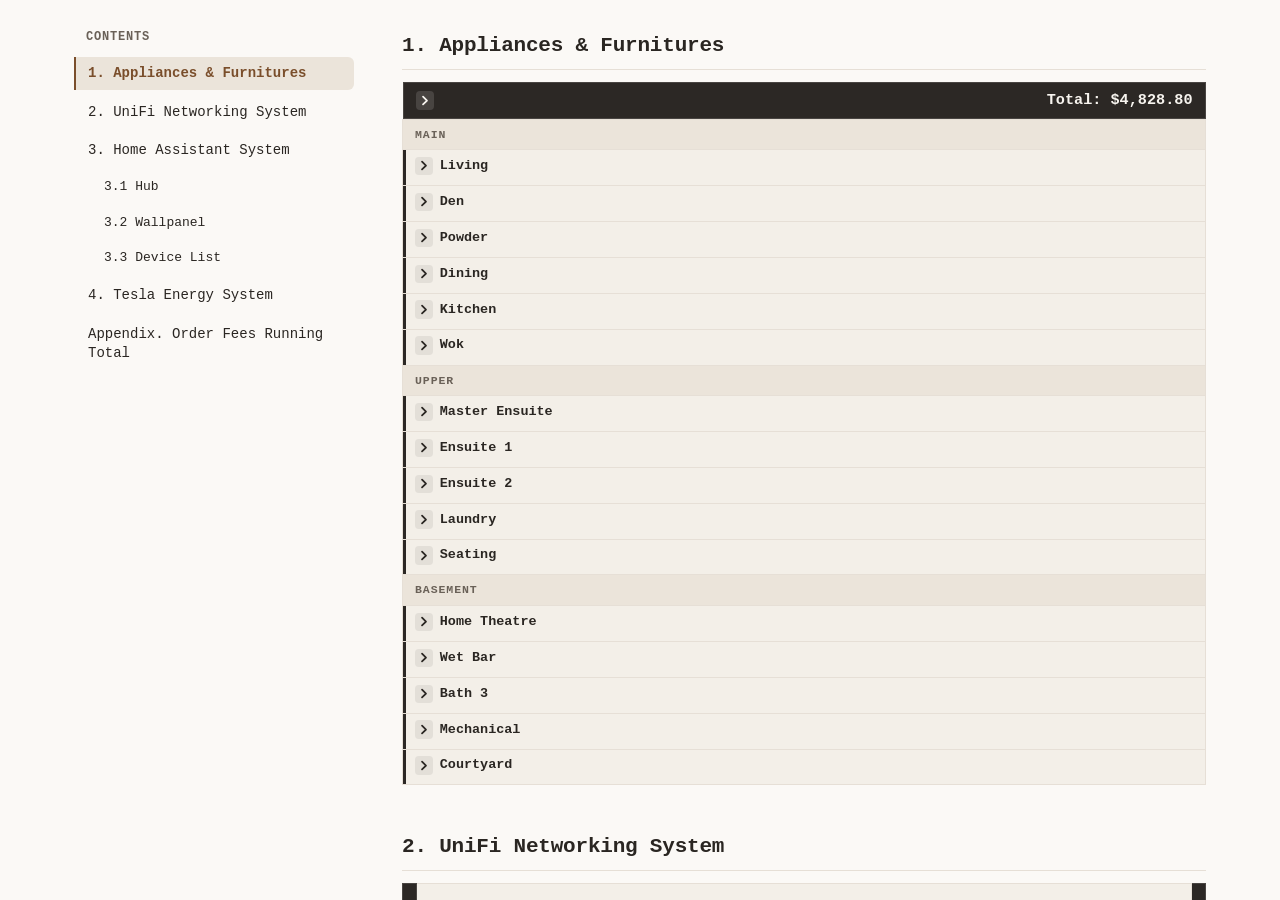
==== commit 88ea5ec0: "Record the mechanical systems, rack fibre choices, and appliance filters. HVAC and the water filter " ====
--- a/index.html
+++ b/index.html
@@ -46,8 +46,6 @@
   <nav class="design-toc" id="sidebar" aria-label="Contents"></nav>
   <article class="spa-article">
 <h2>1. Appliances &amp; Furnitures</h2>
-  <p>Filtered water: pending.</p>
-  <p>HVAC: pending.</p>
 <div class="design-devices-wrap appliances-wrap">
 <table class="appliances-table home-appliances span-groups spec-sheet">
 <thead>
@@ -141,6 +139,7 @@
       <span class="udc-device-meta">
         <span class="udc-device-title"><a href="https://ca.subzero-wolf.com/en/products/sub-zero/full-size-refrigeration/builtin-refrigerators/cl4850sid/48-inch-built-in-side-by-side-refrigerator-freezer-internal-dispenser-panel-ready" target="_blank" rel="noopener noreferrer">48″ Built-In Side-by-Side Refrigerator/Freezer</a></span>
         <span class="sku-line"><span class="sku-links"><a class="udc-sku" href="https://ca.subzero-wolf.com/trade-resources/product-specifications/product-specifications-detail/48-inch-built-in-side-by-side-refrigerator-freezer-internal-dispenser-panel-ready" target="_blank" rel="noopener noreferrer">CL4850SID/O</a> · <a href="https://www.trailappliances.com/bc/products/cl4850sids1o-d2/sub-zero-28-2-cu-ft-built-in/cl4850sids1o/panel-ready" target="_blank" rel="noopener noreferrer">Where-to-Buy</a></span></span>
+        <span class="sku-line"><span class="sku-links"><a href="https://ca.subzero-wolf.com/en/store/filters-and-cleaning/sub-zero/water-filters/water-filter-4204490" target="_blank" rel="noopener noreferrer">Water Filter</a> · <a class="udc-sku" href="https://ca.subzero-wolf.com/en/store/filters-and-cleaning/sub-zero/water-filters/water-filter-4204490" target="_blank" rel="noopener noreferrer">4204490</a></span></span>
         <span class="home-price">-</span>
       </span>
     </span>
@@ -153,6 +152,8 @@
       <span class="udc-device-meta">
         <span class="udc-device-title"><a href="https://www.lamarzocco.com/ca/en/home-products/espresso-machines/gs3/" target="_blank" rel="noopener noreferrer">GS3</a></span>
         <span class="sku-line"><span class="sku-links"><a class="udc-sku" href="https://www.lamarzocco.com/ca/wp-content/uploads/2023/04/product_brochure_gs3_eng.pdf" target="_blank" rel="noopener noreferrer">GS3</a></span></span>
+        <span class="sku-line"><span class="sku-links"><a href="https://www.bwt-wam.com/en-us/products/filterkerzen/bwt-bestmin/" target="_blank" rel="noopener noreferrer">BWT bestmin PREMIUM</a> · <a class="udc-sku" href="https://www.bwt.com/en/-/media/bwt/global-data/documents/produktdatenblaetter-pou-ps/bwtwam_bwt_bestmin_datasheet_en_2023-12.pdf?rev=3d312635ada54800a82dca43f1fb3c19" target="_blank" rel="noopener noreferrer">FS24M10A00</a></span></span>
+        <span class="sku-line"><span class="sku-links"><a href="https://www.bwt-wam.com/en/products/connection-technology/bwt-besthead-flex/" target="_blank" rel="noopener noreferrer">BWT Besthead FLEX</a> · <a class="udc-sku" href="https://www.bwt-wam.com/en/products/connection-technology/bwt-besthead-flex/" target="_blank" rel="noopener noreferrer">FS00Z20A00</a></span></span>
         <span class="home-price">-</span>
       </span>
     </span>
@@ -471,6 +472,7 @@
       <span class="udc-device-meta">
         <span class="udc-device-title"><a href="https://ca.subzero-wolf.com/en/products/sub-zero/undercounter-refrigeration/counter-refrigerator/deu1550ip/15-inch-ice-maker-with-pump-panel-ready" target="_blank" rel="noopener noreferrer">15″ Ice Maker with Pump</a></span>
         <span class="sku-line"><span class="sku-links"><a class="udc-sku" href="https://ca.subzero-wolf.com/trade-resources/product-specifications/product-specifications-detail/15-inch-ice-maker-with-pump-panel-ready" target="_blank" rel="noopener noreferrer">DEU1550IP</a> · <a href="https://www.trailappliances.com/bc/products/deu1550ips1r-d2/sub-zero-15-inch-built-in-ice/deu1550ips1r/panel-ready" target="_blank" rel="noopener noreferrer">Where-to-Buy</a></span></span>
+        <span class="sku-line"><span class="sku-links"><a href="https://ca.subzero-wolf.com/en/store/filters-and-cleaning/sub-zero/water-filters/water-filter-for-designer-undercounter-ice-maker" target="_blank" rel="noopener noreferrer">Water Filter</a> · <a class="udc-sku" href="https://ca.subzero-wolf.com/en/store/filters-and-cleaning/sub-zero/water-filters/water-filter-for-designer-undercounter-ice-maker" target="_blank" rel="noopener noreferrer">9072968</a></span></span>
         <span class="home-price">-</span>
       </span>
     </span>
@@ -577,6 +579,63 @@
 </tr>
 <tr class="room-span" aria-expanded="false">
   <th><span class="room-line"><button type="button" class="room-toggle" aria-expanded="false"><span class="room-mark" aria-hidden="true">+</span></button><span class="room-name">Mechanical</span></span></th>
+</tr>
+<tr class="is-pending">
+  <td class="device-cell">
+    <span class="udc-device">
+      <span class="udc-device-meta">
+        <span class="udc-device-title">HVAC</span>
+        <span class="sku-line"><span class="sku-links"><span class="udc-sku">-</span></span></span>
+        <span class="home-price">-</span>
+      </span>
+    </span>
+  </td>
+</tr>
+<tr class="is-pending">
+  <td class="device-cell">
+    <span class="udc-device">
+      <span class="udc-device-meta">
+        <span class="udc-device-title">Water Filtration System</span>
+        <span class="sku-line"><span class="sku-links"><span class="udc-sku">-</span></span></span>
+        <span class="home-price">-</span>
+      </span>
+    </span>
+    <button type="button" class="more-details sheet-more" aria-expanded="false" aria-controls="water-plan">more details</button>
+    <div class="more-panel" id="water-plan" hidden>
+      <ul>
+        <li>Point of entry on the cold main, in the mechanical room</li>
+        <li>After the pressure-reducing valve, before the water heater and every branch</li>
+        <li>Bypass</li>
+        <li>20-inch sediment housing · 5 micron</li>
+        <li>Backwashing coconut-shell carbon tank · 1.5–2.0 cu ft</li>
+        <li>Backwash drain with an air gap · 120 V for the valve</li>
+      </ul>
+    </div>
+  </td>
+</tr>
+<tr class="is-pending">
+  <td class="device-cell">
+    <span class="udc-device">
+      <a class="brand-logo-link" href="https://www.pentair.com/en-us/home-water-treatment.html" target="_blank" rel="noopener noreferrer" title="Pentair"><img class="brand-logo" src="assets/brands/pentair.svg" alt="Pentair"></a>
+      <span class="udc-device-meta">
+        <span class="udc-device-title"><a href="https://www.pentair.com/en-us/home-water-treatment/whole-home-filtration-systems/big-blue-20-150233.html" target="_blank" rel="noopener noreferrer">Pentek 20″ Big Blue Filter Housing</a></span>
+        <span class="sku-line"><span class="sku-links"><a class="udc-sku" href="https://www.pentair.com/content/dam/extranet/web/nam/pentek/spec-sheets/310053-pentek-big-blue-spec-sheet.pdf" target="_blank" rel="noopener noreferrer">150233</a></span></span>
+        <span class="home-price">-</span>
+      </span>
+    </span>
+  </td>
+</tr>
+<tr class="is-pending">
+  <td class="device-cell">
+    <span class="udc-device">
+      <a class="brand-logo-link" href="https://www.pentair.com/en-us/home-water-treatment.html" target="_blank" rel="noopener noreferrer" title="Pentair"><img class="brand-logo" src="assets/brands/pentair.svg" alt="Pentair"></a>
+      <span class="udc-device-meta">
+        <span class="udc-device-title"><a href="https://www.pentair.com/en-us/home-water-treatment/filter-replacements/dgd-5005-20-cartridge.html" target="_blank" rel="noopener noreferrer">Pentek 20″ Heavy Duty Water Filter</a></span>
+        <span class="sku-line"><span class="sku-links"><a class="udc-sku" href="https://www.pentair.com/content/dam/extranet/web/nam/pentek/spec-sheets/310061-pentek-dgd-series-spec-sheet.pdf" target="_blank" rel="noopener noreferrer">DGD-5005-20</a></span></span>
+        <span class="home-price">-</span>
+      </span>
+    </span>
+  </td>
 </tr>
 <tr class="room-span" aria-expanded="false">
   <th><span class="room-line"><button type="button" class="room-toggle" aria-expanded="false"><span class="room-mark" aria-hidden="true">+</span></button><span class="room-name">Courtyard</span></span></th>
@@ -586,19 +645,6 @@
 </div>
 
 <h2>2. UniFi Networking System</h2>
-  <p><a href="https://www.telus.com/en/internet/fibre/5-gigabit" target="_blank" rel="noopener noreferrer">Telus PureFibre 5 Gigabit</a>: carrier fibre into the TELUS ONT (Optical Network Terminal). The ONT only converts optical to Ethernet.</p>
-  <ul>
-    <li>Chosen: Nokia <a href="https://www.nokia.com/asset/210704/" target="_blank" rel="noopener noreferrer">XS-010X-Q</a> (preferred; XGS-PON SFU, no Wi‑Fi, 1×100M/1/2.5/5/10G) or Nokia <a href="https://www.nokia.com/broadband-access/in-home-connectivity/fiber-ont/" target="_blank" rel="noopener noreferrer">XS-250X-A</a> (alternate; no Wi‑Fi, commonly 1×10G + 4×1G, and the unit Telus installs more often). This house uses only the 10G port. Stock of the preferred unit, and the technician's choice, are not guaranteed.</li>
-    <li>Fallback: Telus NAH (commonly NH20A / NH20T), bridged, with the same 10G short patch into the UDM.
-      <ul>
-        <li>Router: the default. The NAH runs its own NAT / DHCP / firewall, so a UDM behind it is double NAT.</li>
-        <li><strong>Port 10G Bridge: the 10G port passes through as the WAN, and the public address lands on the UDM.</strong></li>
-        <li>Port 1 Bridge: bridges a 1G port, which is short of 5 Gig.</li>
-        <li>Full Bridge: every port is exposed on the carrier side. A residential dynamic public address is uncommon, and the downstream device carries the firewall.</li>
-      </ul>
-    </li>
-  </ul>
-
   <div class="table-scroll">
   <table class="rack-face">
     <tbody>
@@ -611,10 +657,21 @@
         <th scope="row" class="rack-u">7</th>
         <td>
           <span class="rack-slot">
-            <span class="rack-name"><a href="https://store.ui.com/us/en/products/uacc-rack-shelf-clv" target="_blank" rel="noopener noreferrer">Fixed Rack Shelf</a> · ONT / NAH</span>
+            <span class="rack-id">
+              <span class="rack-name"><a href="https://store.ui.com/us/en/products/uacc-rack-shelf-clv" target="_blank" rel="noopener noreferrer">Fixed Rack Shelf</a> · ONT / NAH</span>
+              <button type="button" class="more-details" aria-expanded="false" aria-controls="rack-ont">more details</button>
+            </span>
             <span class="udc-ports rack-ports place">
               <span class="udc-port gbe10" data-link="ont" style="grid-column: 24"></span>
             </span>
+            <div class="more-panel" id="rack-ont" hidden>
+              <ul>
+                <li><a href="https://www.telus.com/en/internet/fibre/5-gigabit" target="_blank" rel="noopener noreferrer">Telus PureFibre 5 Gigabit</a></li>
+                <li>Nokia <a href="https://www.nokia.com/asset/210704/" target="_blank" rel="noopener noreferrer">XS-010X-Q</a> · preferred · XGS-PON SFU, no Wi‑Fi, 1×100M/1/2.5/5/10G</li>
+                <li>Nokia <a href="https://www.nokia.com/broadband-access/in-home-connectivity/fiber-ont/" target="_blank" rel="noopener noreferrer">XS-250X-A</a> · alternate · no Wi‑Fi, 1×10G + 4×1G</li>
+                <li>Telus NAH · NH20A / NH20T · fallback · [ Router | <strong>Port 10G Bridge</strong> | Port 1 Bridge | Full Bridge ]</li>
+              </ul>
+            </div>
           </span>
         </td>
         <th class="rack-u rack-u-end" aria-hidden="true">7</th>
--- a/assets/styles.css
+++ b/assets/styles.css
@@ -1565,10 +1565,122 @@
       justify-content: flex-start;
     }
 
+    .spa-spec .spa-article table.rack-face .rack-id {
+      display: inline-flex;
+      align-items: center;
+      gap: 0.7rem;
+      max-width: 100%;
+      min-width: 0;
+    }
+
     .spa-spec .spa-article table.rack-face .rack-name {
       color: var(--sheet-ink);
       font-weight: 650;
       line-height: 1.3;
+      min-width: 0;
+    }
+
+    .more-details {
+      appearance: none;
+      display: inline-flex;
+      align-items: center;
+      flex: 0 0 auto;
+      gap: 0.22rem;
+      margin: 0;
+      padding: 0.06rem 0.42rem 0.06rem 0.28rem;
+      border: 1px solid var(--sheet-line);
+      border-radius: 999px;
+      background: var(--sheet-paper);
+      color: var(--sheet-sku);
+      font: inherit;
+      font-size: 0.72rem;
+      font-weight: 650;
+      line-height: 1.2;
+      letter-spacing: 0.01em;
+      white-space: nowrap;
+      cursor: pointer;
+    }
+
+    .more-details::before {
+      content: "";
+      width: 0.68rem;
+      height: 0.68rem;
+      background-color: currentColor;
+      -webkit-mask: url("data:image/svg+xml,%3Csvg xmlns='http://www.w3.org/2000/svg' viewBox='0 0 12 12'%3E%3Cpath d='M2.25 4.1 6 7.9 9.75 4.1' fill='none' stroke='%23000' stroke-width='1.7' stroke-linecap='round' stroke-linejoin='round'/%3E%3C/svg%3E") center / contain no-repeat;
+      mask: url("data:image/svg+xml,%3Csvg xmlns='http://www.w3.org/2000/svg' viewBox='0 0 12 12'%3E%3Cpath d='M2.25 4.1 6 7.9 9.75 4.1' fill='none' stroke='%23000' stroke-width='1.7' stroke-linecap='round' stroke-linejoin='round'/%3E%3C/svg%3E") center / contain no-repeat;
+      transform: rotate(-90deg);
+    }
+
+    .more-details[aria-expanded="true"] {
+      color: var(--sheet-status);
+      border-color: color-mix(in srgb, var(--sheet-status) 55%, var(--sheet-line));
+      background: var(--sheet-hover);
+    }
+
+    .more-details[aria-expanded="true"]::before {
+      transform: none;
+    }
+
+    .more-details:hover,
+    .more-details:focus-visible {
+      color: var(--sheet-status);
+      border-color: var(--sheet-status);
+      outline: none;
+    }
+
+    .more-panel {
+      align-self: stretch;
+      width: auto;
+      min-width: 0;
+      max-width: 100%;
+      margin: 0.4rem 0 0.05rem;
+      padding: 0.02rem 0 0.02rem 0.6rem;
+      border-left: 2px solid var(--sheet-line);
+      color: var(--sheet-ink);
+      font-size: 0.78rem;
+      font-weight: 500;
+      line-height: 1.4;
+      white-space: normal;
+    }
+
+    .more-details[aria-expanded="true"] ~ .more-panel,
+    td.device-cell:has(.more-details[aria-expanded="true"]) > .more-panel {
+      border-left-color: var(--sheet-status);
+    }
+
+    .more-panel ul {
+      margin: 0;
+      padding: 0;
+      list-style: none;
+    }
+
+    .more-panel li + li {
+      margin-top: 0.14rem;
+    }
+
+    .more-panel strong {
+      font-weight: 650;
+    }
+
+    .spa-spec .spa-article .appliances-wrap table.home-appliances .sheet-more {
+      margin-top: 0.38rem;
+    }
+
+    .spa-spec .spa-article .appliances-wrap table.home-appliances:not(:has(.is-logo-hidden)) .sheet-more,
+    .spa-spec .spa-article .appliances-wrap table.home-appliances:not(:has(.is-logo-hidden)) td.device-cell > .more-panel {
+      margin-left: var(--logo-slot, 0px);
+    }
+
+    .spa-spec .spa-article table.rack-face tbody tr.is-details,
+    .spa-spec .spa-article table.rack-face tbody tr.is-details > th,
+    .spa-spec .spa-article table.rack-face tbody tr.is-details > td {
+      height: auto;
+      overflow: visible;
+    }
+
+    .spa-spec .spa-article table.rack-face tbody tr.is-details .rack-slot {
+      max-height: none;
+      overflow: visible;
     }
 
     .spa-spec .spa-article table.rack-face .rack-note {
@@ -2777,6 +2889,16 @@
     .spa-spec .spa-article .appliances-wrap table.home-appliances .udc-device.is-price-aside:not(.is-logo-hidden):has(> .brand-logo-link),
     table.device-list .udc-device.is-price-aside:not(.is-logo-hidden):has(> img) {
       grid-template-columns: auto minmax(0, 1fr) auto;
+    }
+
+    /* A row with no mark still keeps the logo column, so its name lines up with the others. */
+    .spa-spec .spa-article .appliances-wrap table.home-appliances .udc-device.is-price-aside:not(.is-logo-hidden):not(:has(> .brand-logo-link)) {
+      grid-template-columns: var(--logo-slot, 0px) minmax(0, 1fr) auto;
+    }
+
+    .spa-spec .spa-article .appliances-wrap table.home-appliances .udc-device:not(.is-price-aside):not(.is-logo-hidden):not(:has(> .brand-logo-link)) {
+      box-sizing: border-box;
+      padding-left: var(--logo-slot, 0px);
     }
 
     .spa-spec .spa-article .appliances-wrap table.home-appliances .udc-device.is-price-aside:not(.is-logo-hidden) > .brand-logo-link,
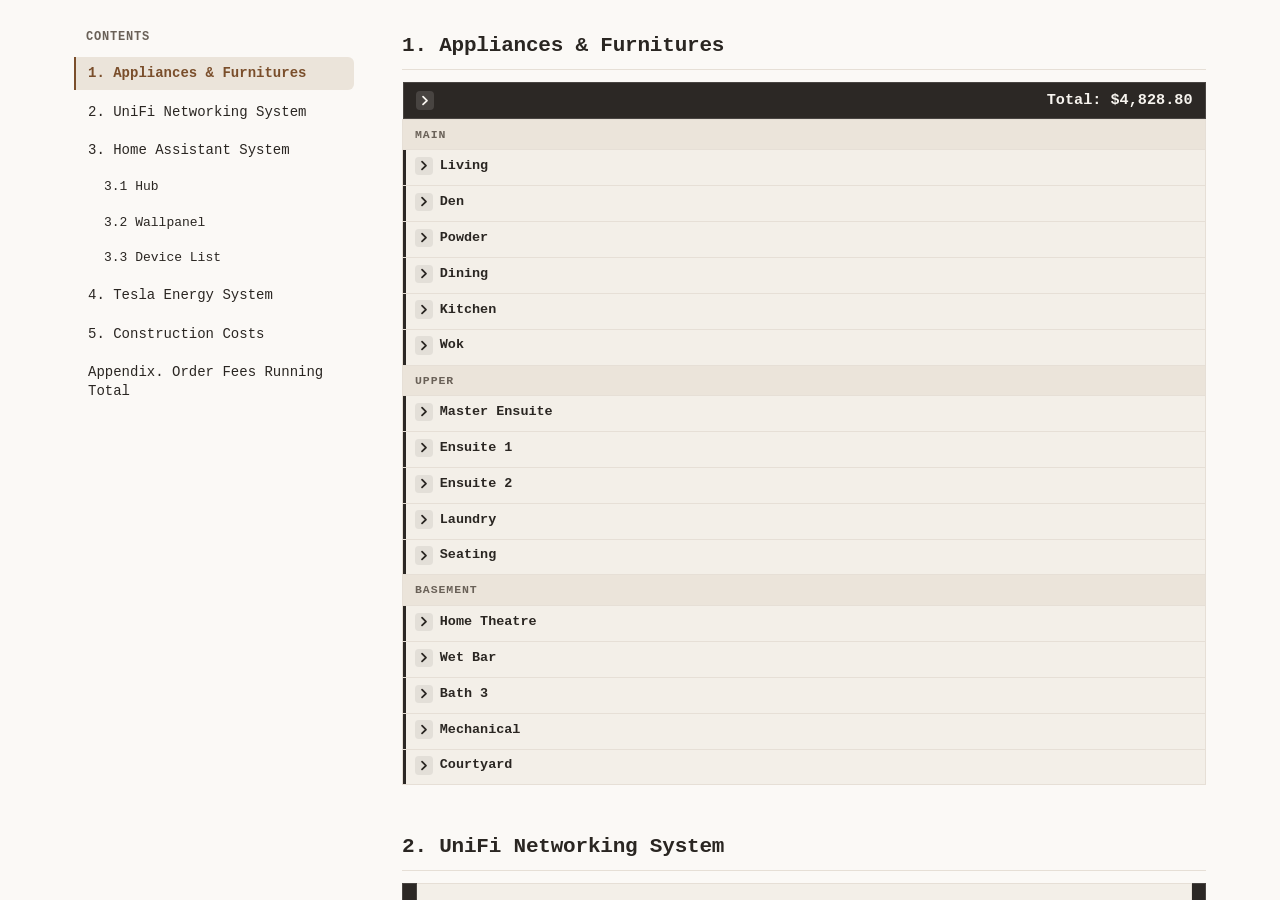
==== commit c1299fc0: "Collapse fixture accessories and add the construction ledger. Appliance rows keep the fixture as the" ====
--- a/index.html
+++ b/index.html
@@ -114,6 +114,37 @@
 <tr class="room-span" aria-expanded="false">
   <th><span class="room-line"><button type="button" class="room-toggle" aria-expanded="false"><span class="room-mark" aria-hidden="true">+</span></button><span class="room-name">Powder</span></span></th>
 </tr>
+<tr class="is-pending">
+  <td class="device-cell">
+    <span class="udc-device">
+      <a class="brand-logo-link" href="https://www.kohler.ca/en" target="_blank" rel="noopener noreferrer" title="Kohler"><img class="brand-logo" src="assets/brands/kohler.svg" alt="Kohler"></a>
+      <span class="udc-device-meta">
+        <span class="udc-device-head">
+          <span class="udc-device-title"><a href="https://www.kohler.ca/en/products/bathroom-sinks/shop-bathroom-sinks/kathryn-24-rectangular-undermount-bathroom-sink-2297-2297" target="_blank" rel="noopener noreferrer">Kathryn</a></span>
+          <button type="button" class="more-details" aria-label="More details" aria-expanded="false" aria-controls="appliance-acc-1"></button>
+        </span>
+        <span class="sku-line"><span class="sku-links"><a class="udc-sku" href="https://techcomm.kohler.com/techcomm/pdf/K-2297_spec_US-CA_Kohler_en.pdf" target="_blank" rel="noopener noreferrer">K-2297-0</a></span></span>
+        <div class="more-panel" id="appliance-acc-1" hidden>
+          <span class="sku-line"><span class="sku-links"><a href="https://www.kohler.ca/en/products/bathroom-faucets/shop-bathroom-sink-faucets/components-wall-mount-bathroom-sink-faucet-trim-t23890?skuId=T23890-BL" target="_blank" rel="noopener noreferrer">Components</a> · <a class="udc-sku" href="https://techcomm.kohler.com/techcomm/pdf/K-T23890_spec_US-CA_Kohler_en.pdf" target="_blank" rel="noopener noreferrer">K-T23890-BL</a></span></span>
+          <span class="sku-line"><span class="sku-links"><a href="https://www.kohler.ca/en/products/bathroom-faucets/shop-bathroom-sink-faucets/components-wall-mount-bathroom-sink-faucet-handle-77980-4?skuId=77980-4-BL" target="_blank" rel="noopener noreferrer">Components</a> · <a class="udc-sku" href="https://techcomm.kohler.com/techcomm/pdf/K-77980-4_spec_US-CA_Kohler_en.pdf" target="_blank" rel="noopener noreferrer">K-77980-4-BL</a></span></span>
+        </div>
+        <span class="home-price">-</span>
+      </span>
+    </span>
+  </td>
+</tr>
+<tr class="is-pending">
+  <td class="device-cell">
+    <span class="udc-device">
+      <a class="brand-logo-link" href="https://www.kohler.ca/en" target="_blank" rel="noopener noreferrer" title="Kohler"><img class="brand-logo" src="assets/brands/kohler.svg" alt="Kohler"></a>
+      <span class="udc-device-meta">
+        <span class="udc-device-title"><a href="https://www.kohler.ca/en/products/toilets/shop-toilets/reach-comfort-height-one-piece-elongated-1-28-gpf-toilet-w-skirted-trapway-and-left-hand-trip-lever-78080" target="_blank" rel="noopener noreferrer">Reach</a></span>
+        <span class="sku-line"><span class="sku-links"><a class="udc-sku" href="https://techcomm.kohler.com/techcomm/pdf/K-78080_spec_US-CA_Kohler_en.pdf" target="_blank" rel="noopener noreferrer">K-78080-0</a></span></span>
+        <span class="home-price">-</span>
+      </span>
+    </span>
+  </td>
+</tr>
 <tr class="room-span" aria-expanded="false">
   <th><span class="room-line"><button type="button" class="room-toggle" aria-expanded="false"><span class="room-mark" aria-hidden="true">+</span></button><span class="room-name">Dining</span></span></th>
 </tr>
@@ -123,10 +154,34 @@
 <tr class="is-pending">
   <td class="device-cell">
     <span class="udc-device">
+      <a class="brand-logo-link" href="https://www.kohler.ca/en" target="_blank" rel="noopener noreferrer" title="Kohler"><img class="brand-logo" src="assets/brands/kohler.svg" alt="Kohler"></a>
+      <span class="udc-device-meta">
+        <span class="udc-device-title"><a href="https://www.kohler.ca/en/products/kitchen-faucets/shop-kitchen-faucets/components-semi-professional-kitchen-sink-faucet-with-two-function-sprayhead-28267?skuId=28267-BL" target="_blank" rel="noopener noreferrer">Components</a></span>
+        <span class="sku-line"><span class="sku-links"><a class="udc-sku" href="https://techcomm.kohler.com/techcomm/pdf/K-28267_spec_US-CA_Kohler_en.pdf" target="_blank" rel="noopener noreferrer">K-28267-BL</a></span></span>
+        <span class="home-price">-</span>
+      </span>
+    </span>
+  </td>
+</tr>
+<tr class="is-pending">
+  <td class="device-cell">
+    <span class="udc-device">
       <a class="brand-logo-link" href="https://www.blanco.com/can-en/" target="_blank" rel="noopener noreferrer" title="Blanco"><img class="brand-logo" src="assets/brands/blanco.svg" alt="Blanco"></a>
       <span class="udc-device-meta">
-        <span class="udc-device-title"><a href="https://www.blanco.com/can-en/sinks/inteos/blancointeos45-u_276.731/403906" target="_blank" rel="noopener noreferrer">INTEOS 45-U SILGRANIT</a></span>
-        <span class="sku-line"><span class="sku-links"><a class="udc-sku" href="https://cdn.blanco.com/assets/hlr-system/TKD/PDF-Dokumente/209119_MPGH_INTEOS_U_Silgranit.pdf" target="_blank" rel="noopener noreferrer">403906</a></span></span>
+        <span class="udc-device-head">
+          <span class="udc-device-title"><a href="https://www.blanco.com/can-en/sinks/inteos/blancointeos45-u_276.731/403906" target="_blank" rel="noopener noreferrer">INTEOS 45-U SILGRANIT</a></span>
+          <button type="button" class="more-details" aria-label="More details" aria-expanded="false" aria-controls="appliance-acc-2"></button>
+        </span>
+        <span class="sku-line"><span class="sku-links"><a class="udc-sku" href="https://www.blanco.com/can-en/api/shop/product/spec-sheet/276.731-INTEOS_45-en-CA.pdf?locale=en-CA&amp;key=276.731&amp;sku=403906" target="_blank" rel="noopener noreferrer">403906</a> · <a href="https://cdn.blanco.com/assets/hlr-system/TKD/PDF-Dokumente/209119_MPGH_INTEOS_U_Silgranit.pdf" target="_blank" rel="noopener noreferrer">Instruction Manual</a></span></span>
+        <div class="more-panel" id="appliance-acc-2" hidden>
+          <span class="sku-line"><span class="sku-links"><a href="https://www.blanco.com/can-en/accessories/grids/inteosgrid45_60.998.443347/443347" target="_blank" rel="noopener noreferrer">INTEOS Grid 45</a> · <a class="udc-sku" href="https://www.blanco.com/can-en/api/shop/product/spec-sheet/60.998.443347-INTEOS_Grid_45-en-CA.pdf?locale=en-CA&amp;key=60.998.443347&amp;sku=443347" target="_blank" rel="noopener noreferrer">443347</a> · <a href="https://cdn.blanco.com/assets/hlr-system/TKD/PDF-Dokumente/119211_Pflegehinweise-Grids_05_2024.pdf" target="_blank" rel="noopener noreferrer">Instruction Manual</a></span></span>
+          <span class="sku-line"><span class="sku-links"><a href="https://www.blanco.com/can-en/accessories/grids/inteosaccessoryframe_276.740.443337/443337" target="_blank" rel="noopener noreferrer">INTEOS Accessory Frame</a> <span class="udc-count">×2</span> · <a class="udc-sku" href="https://www.blanco.com/can-en/api/shop/product/spec-sheet/276.740.443337-INTEOS_Accessory_Frame-en-CA.pdf?locale=en-CA&amp;key=276.740.443337&amp;sku=443337" target="_blank" rel="noopener noreferrer">443337</a> · <a href="https://cdn.blanco.com/assets/hlr-system/TKD/PDF-Dokumente/209115_GPH_HOLDER.pdf" target="_blank" rel="noopener noreferrer">Instruction Manual</a></span></span>
+          <span class="sku-line"><span class="sku-links"><a href="https://www.blanco.com/can-en/accessories/cutting-boards/inteoscuttingboard_61.199.443336/443336" target="_blank" rel="noopener noreferrer">INTEOS Cutting Board</a> · <a class="udc-sku" href="https://www.blanco.com/can-en/api/shop/product/spec-sheet/61.199.443336-INTEOS_Cutting_Board-en-CA.pdf?locale=en-CA&amp;key=61.199.443336&amp;sku=443336" target="_blank" rel="noopener noreferrer">443336</a> · <a href="https://cdn.blanco.com/assets/hlr-system/TKD/PDF-Dokumente/210682_PGH_Wood_Cutting_Board.pdf" target="_blank" rel="noopener noreferrer">Instruction Manual</a></span></span>
+          <span class="sku-line"><span class="sku-links"><a href="https://www.blanco.com/can-en/accessories/trays/inteoslargecolander_61.185.443338/443338" target="_blank" rel="noopener noreferrer">INTEOS Large Colander</a> · <a class="udc-sku" href="https://www.blanco.com/can-en/api/shop/product/spec-sheet/61.185.443338-INTEOS_Large_Colander-en-CA.pdf?locale=en-CA&amp;key=61.185.443338&amp;sku=443338" target="_blank" rel="noopener noreferrer">443338</a> · <a href="https://cdn.blanco.com/assets/hlr-system/TKD/PDF-Dokumente/209114_PGH_GN_BEH%C3%84LTER.pdf" target="_blank" rel="noopener noreferrer">Instruction Manual</a></span></span>
+          <span class="sku-line"><span class="sku-links"><a href="https://www.blanco.com/can-en/accessories/trays/inteoslargetray_61.185.443339/443339" target="_blank" rel="noopener noreferrer">INTEOS Large Tray</a> · <a class="udc-sku" href="https://www.blanco.com/can-en/api/shop/product/spec-sheet/61.185.443339-INTEOS_Large_Tray-en-CA.pdf?locale=en-CA&amp;key=61.185.443339&amp;sku=443339" target="_blank" rel="noopener noreferrer">443339</a> · <a href="https://cdn.blanco.com/assets/hlr-system/TKD/PDF-Dokumente/209114_PGH_GN_BEH%C3%84LTER.pdf" target="_blank" rel="noopener noreferrer">Instruction Manual</a></span></span>
+          <span class="sku-line"><span class="sku-links"><a href="https://www.blanco.com/can-en/spare-parts/spare-parts-for-taps/specific-components/capflowstrainercover_60.923.517666/517666" target="_blank" rel="noopener noreferrer">CapFlow Strainer Cover</a> · <a class="udc-sku" href="https://assets.specbooks.cloud/brand/blanco/spec/179584/document/spec-517666.pdf" target="_blank" rel="noopener noreferrer">517666</a></span></span>
+          <span class="sku-line"><span class="sku-links"><a href="https://www.blanco.com/can-en/spare-parts/spare-parts-for-sinks/waste-fittings/colour-coordinatedmetalbasketstrainer%2Cvolcanogray_58.170.203441/203441" target="_blank" rel="noopener noreferrer">Colour-coordinated Metal Basket Strainer</a> · <a class="udc-sku" href="https://www.blanco.com/can-en/api/shop/product/spec-sheet/58.170.203441-Colour-coordinated_Metal_Basket_Strainer-en-CA.pdf?locale=en-CA&amp;key=58.170.203441&amp;sku=203441" target="_blank" rel="noopener noreferrer">203441</a></span></span>
+        </div>
         <span class="home-price">-</span>
       </span>
     </span>
@@ -137,9 +192,14 @@
     <span class="udc-device">
       <a class="brand-logo-link" href="https://ca.subzero-wolf.com/en/home" target="_blank" rel="noopener noreferrer" title="Sub-Zero"><img class="brand-logo" src="assets/brands/sub-zero.png" alt="Sub-Zero"></a>
       <span class="udc-device-meta">
-        <span class="udc-device-title"><a href="https://ca.subzero-wolf.com/en/products/sub-zero/full-size-refrigeration/builtin-refrigerators/cl4850sid/48-inch-built-in-side-by-side-refrigerator-freezer-internal-dispenser-panel-ready" target="_blank" rel="noopener noreferrer">48″ Built-In Side-by-Side Refrigerator/Freezer</a></span>
+        <span class="udc-device-head">
+          <span class="udc-device-title"><a href="https://ca.subzero-wolf.com/en/products/sub-zero/full-size-refrigeration/builtin-refrigerators/cl4850sid/48-inch-built-in-side-by-side-refrigerator-freezer-internal-dispenser-panel-ready" target="_blank" rel="noopener noreferrer">48″ Built-In Side-by-Side Refrigerator/Freezer</a></span>
+          <button type="button" class="more-details" aria-label="More details" aria-expanded="false" aria-controls="appliance-acc-3"></button>
+        </span>
         <span class="sku-line"><span class="sku-links"><a class="udc-sku" href="https://ca.subzero-wolf.com/trade-resources/product-specifications/product-specifications-detail/48-inch-built-in-side-by-side-refrigerator-freezer-internal-dispenser-panel-ready" target="_blank" rel="noopener noreferrer">CL4850SID/O</a> · <a href="https://www.trailappliances.com/bc/products/cl4850sids1o-d2/sub-zero-28-2-cu-ft-built-in/cl4850sids1o/panel-ready" target="_blank" rel="noopener noreferrer">Where-to-Buy</a></span></span>
-        <span class="sku-line"><span class="sku-links"><a href="https://ca.subzero-wolf.com/en/store/filters-and-cleaning/sub-zero/water-filters/water-filter-4204490" target="_blank" rel="noopener noreferrer">Water Filter</a> · <a class="udc-sku" href="https://ca.subzero-wolf.com/en/store/filters-and-cleaning/sub-zero/water-filters/water-filter-4204490" target="_blank" rel="noopener noreferrer">4204490</a></span></span>
+        <div class="more-panel" id="appliance-acc-3" hidden>
+          <span class="sku-line"><span class="sku-links"><a href="https://ca.subzero-wolf.com/en/store/filters-and-cleaning/sub-zero/water-filters/water-filter-4204490" target="_blank" rel="noopener noreferrer">Water Filter</a> · <a class="udc-sku" href="https://ca.subzero-wolf.com/en/store/filters-and-cleaning/sub-zero/water-filters/water-filter-4204490" target="_blank" rel="noopener noreferrer">4204490</a></span></span>
+        </div>
         <span class="home-price">-</span>
       </span>
     </span>
@@ -150,10 +210,15 @@
     <span class="udc-device">
       <a class="brand-logo-link" href="https://www.lamarzocco.com/ca/en/" target="_blank" rel="noopener noreferrer" title="La Marzocco"><img class="brand-logo" src="assets/brands/lamarzocco.svg" alt="La Marzocco"></a>
       <span class="udc-device-meta">
-        <span class="udc-device-title"><a href="https://www.lamarzocco.com/ca/en/home-products/espresso-machines/gs3/" target="_blank" rel="noopener noreferrer">GS3</a></span>
+        <span class="udc-device-head">
+          <span class="udc-device-title"><a href="https://www.lamarzocco.com/ca/en/home-products/espresso-machines/gs3/" target="_blank" rel="noopener noreferrer">GS3</a></span>
+          <button type="button" class="more-details" aria-label="More details" aria-expanded="false" aria-controls="appliance-acc-4"></button>
+        </span>
         <span class="sku-line"><span class="sku-links"><a class="udc-sku" href="https://www.lamarzocco.com/ca/wp-content/uploads/2023/04/product_brochure_gs3_eng.pdf" target="_blank" rel="noopener noreferrer">GS3</a></span></span>
-        <span class="sku-line"><span class="sku-links"><a href="https://www.bwt-wam.com/en-us/products/filterkerzen/bwt-bestmin/" target="_blank" rel="noopener noreferrer">BWT bestmin PREMIUM</a> · <a class="udc-sku" href="https://www.bwt.com/en/-/media/bwt/global-data/documents/produktdatenblaetter-pou-ps/bwtwam_bwt_bestmin_datasheet_en_2023-12.pdf?rev=3d312635ada54800a82dca43f1fb3c19" target="_blank" rel="noopener noreferrer">FS24M10A00</a></span></span>
-        <span class="sku-line"><span class="sku-links"><a href="https://www.bwt-wam.com/en/products/connection-technology/bwt-besthead-flex/" target="_blank" rel="noopener noreferrer">BWT Besthead FLEX</a> · <a class="udc-sku" href="https://www.bwt-wam.com/en/products/connection-technology/bwt-besthead-flex/" target="_blank" rel="noopener noreferrer">FS00Z20A00</a></span></span>
+        <div class="more-panel" id="appliance-acc-4" hidden>
+          <span class="sku-line"><span class="sku-links"><a href="https://www.bwt-wam.com/en-us/products/filterkerzen/bwt-bestmin/" target="_blank" rel="noopener noreferrer">BWT bestmin PREMIUM</a> · <a class="udc-sku" href="https://www.bwt.com/en/-/media/bwt/global-data/documents/produktdatenblaetter-pou-ps/bwtwam_bwt_bestmin_datasheet_en_2023-12.pdf?rev=3d312635ada54800a82dca43f1fb3c19" target="_blank" rel="noopener noreferrer">FS24M10A00</a></span></span>
+          <span class="sku-line"><span class="sku-links"><a href="https://www.bwt-wam.com/en/products/connection-technology/bwt-besthead-flex/" target="_blank" rel="noopener noreferrer">BWT Besthead FLEX</a> · <a class="udc-sku" href="https://www.bwt-wam.com/en/products/connection-technology/bwt-besthead-flex/" target="_blank" rel="noopener noreferrer">FS00Z20A00</a></span></span>
+        </div>
         <span class="home-price">-</span>
       </span>
     </span>
@@ -213,10 +278,34 @@
 <tr class="is-pending">
   <td class="device-cell">
     <span class="udc-device">
+      <a class="brand-logo-link" href="https://www.kohler.ca/en" target="_blank" rel="noopener noreferrer" title="Kohler"><img class="brand-logo" src="assets/brands/kohler.svg" alt="Kohler"></a>
+      <span class="udc-device-meta">
+        <span class="udc-device-title"><a href="https://www.kohler.ca/en/products/kitchen-faucets/shop-kitchen-faucets/components-touchless-pull-down-kitchen-sink-faucet-with-two-function-sprayhead-28270-rt2?skuId=28270-RT2-BL" target="_blank" rel="noopener noreferrer">Components</a></span>
+        <span class="sku-line"><span class="sku-links"><a class="udc-sku" href="https://techcomm.kohler.com/techcomm/pdf/K-28270-RT2_spec_US-CA_Kohler_en.pdf" target="_blank" rel="noopener noreferrer">K-28270-RT2-BL</a></span></span>
+        <span class="home-price">-</span>
+      </span>
+    </span>
+  </td>
+</tr>
+<tr class="is-pending">
+  <td class="device-cell">
+    <span class="udc-device">
       <a class="brand-logo-link" href="https://www.blanco.com/can-en/" target="_blank" rel="noopener noreferrer" title="Blanco"><img class="brand-logo" src="assets/brands/blanco.svg" alt="Blanco"></a>
       <span class="udc-device-meta">
-        <span class="udc-device-title"><a href="https://www.blanco.com/can-en/sinks/inteos/blancointeos30-u_276.728/403882" target="_blank" rel="noopener noreferrer">INTEOS 30-U SILGRANIT</a></span>
-        <span class="sku-line"><span class="sku-links"><a class="udc-sku" href="https://cdn.blanco.com/assets/hlr-system/TKD/PDF-Dokumente/209119_MPGH_INTEOS_U_Silgranit.pdf" target="_blank" rel="noopener noreferrer">403882</a></span></span>
+        <span class="udc-device-head">
+          <span class="udc-device-title"><a href="https://www.blanco.com/can-en/sinks/inteos/blancointeos30-u_276.728/403882" target="_blank" rel="noopener noreferrer">INTEOS 30-U SILGRANIT</a></span>
+          <button type="button" class="more-details" aria-label="More details" aria-expanded="false" aria-controls="appliance-acc-5"></button>
+        </span>
+        <span class="sku-line"><span class="sku-links"><a class="udc-sku" href="https://www.blanco.com/can-en/api/shop/product/spec-sheet/276.728-INTEOS_30-en-CA.pdf?locale=en-CA&amp;key=276.728&amp;sku=403882" target="_blank" rel="noopener noreferrer">403882</a> · <a href="https://cdn.blanco.com/assets/hlr-system/TKD/PDF-Dokumente/209119_MPGH_INTEOS_U_Silgranit.pdf" target="_blank" rel="noopener noreferrer">Instruction Manual</a></span></span>
+        <div class="more-panel" id="appliance-acc-5" hidden>
+          <span class="sku-line"><span class="sku-links"><a href="https://www.blanco.com/can-en/accessories/grids/inteosgrid30_60.998.443344/443344" target="_blank" rel="noopener noreferrer">INTEOS Grid 30</a> · <a class="udc-sku" href="https://www.blanco.com/can-en/api/shop/product/spec-sheet/60.998.443344-INTEOS_Grid_30-en-CA.pdf?locale=en-CA&amp;key=60.998.443344&amp;sku=443344" target="_blank" rel="noopener noreferrer">443344</a> · <a href="https://cdn.blanco.com/assets/hlr-system/TKD/PDF-Dokumente/119211_Pflegehinweise-Grids_05_2024.pdf" target="_blank" rel="noopener noreferrer">Instruction Manual</a></span></span>
+          <span class="sku-line"><span class="sku-links"><a href="https://www.blanco.com/can-en/accessories/grids/inteosaccessoryframe_276.740.443337/443337" target="_blank" rel="noopener noreferrer">INTEOS Accessory Frame</a> · <a class="udc-sku" href="https://www.blanco.com/can-en/api/shop/product/spec-sheet/276.740.443337-INTEOS_Accessory_Frame-en-CA.pdf?locale=en-CA&amp;key=276.740.443337&amp;sku=443337" target="_blank" rel="noopener noreferrer">443337</a> · <a href="https://cdn.blanco.com/assets/hlr-system/TKD/PDF-Dokumente/209115_GPH_HOLDER.pdf" target="_blank" rel="noopener noreferrer">Instruction Manual</a></span></span>
+          <span class="sku-line"><span class="sku-links"><a href="https://www.blanco.com/can-en/accessories/cutting-boards/inteoscuttingboard_61.199.443336/443336" target="_blank" rel="noopener noreferrer">INTEOS Cutting Board</a> · <a class="udc-sku" href="https://www.blanco.com/can-en/api/shop/product/spec-sheet/61.199.443336-INTEOS_Cutting_Board-en-CA.pdf?locale=en-CA&amp;key=61.199.443336&amp;sku=443336" target="_blank" rel="noopener noreferrer">443336</a> · <a href="https://cdn.blanco.com/assets/hlr-system/TKD/PDF-Dokumente/210682_PGH_Wood_Cutting_Board.pdf" target="_blank" rel="noopener noreferrer">Instruction Manual</a></span></span>
+          <span class="sku-line"><span class="sku-links"><a href="https://www.blanco.com/can-en/accessories/trays/inteossmallcolander_61.185.443340/443340" target="_blank" rel="noopener noreferrer">INTEOS Small Colander</a> · <a class="udc-sku" href="https://www.blanco.com/can-en/api/shop/product/spec-sheet/61.185.443340-INTEOS_Small_Colander-en-CA.pdf?locale=en-CA&amp;key=61.185.443340&amp;sku=443340" target="_blank" rel="noopener noreferrer">443340</a> · <a href="https://cdn.blanco.com/assets/hlr-system/TKD/PDF-Dokumente/209114_PGH_GN_BEH%C3%84LTER.pdf" target="_blank" rel="noopener noreferrer">Instruction Manual</a></span></span>
+          <span class="sku-line"><span class="sku-links"><a href="https://www.blanco.com/can-en/accessories/trays/inteossmalltray_61.185.443341/443341" target="_blank" rel="noopener noreferrer">INTEOS Small Tray</a> · <a class="udc-sku" href="https://www.blanco.com/can-en/api/shop/product/spec-sheet/61.185.443341-INTEOS_Small_Tray-en-CA.pdf?locale=en-CA&amp;key=61.185.443341&amp;sku=443341" target="_blank" rel="noopener noreferrer">443341</a> · <a href="https://cdn.blanco.com/assets/hlr-system/TKD/PDF-Dokumente/209114_PGH_GN_BEH%C3%84LTER.pdf" target="_blank" rel="noopener noreferrer">Instruction Manual</a></span></span>
+          <span class="sku-line"><span class="sku-links"><a href="https://www.blanco.com/can-en/spare-parts/spare-parts-for-taps/specific-components/capflowstrainercover_60.923.517666/517666" target="_blank" rel="noopener noreferrer">CapFlow Strainer Cover</a> · <a class="udc-sku" href="https://assets.specbooks.cloud/brand/blanco/spec/179584/document/spec-517666.pdf" target="_blank" rel="noopener noreferrer">517666</a></span></span>
+          <span class="sku-line"><span class="sku-links"><a href="https://www.blanco.com/can-en/spare-parts/spare-parts-for-sinks/waste-fittings/colour-coordinatedmetalbasketstrainer%2Cvolcanogray_58.170.203441/203441" target="_blank" rel="noopener noreferrer">Colour-coordinated Metal Basket Strainer</a> · <a class="udc-sku" href="https://www.blanco.com/can-en/api/shop/product/spec-sheet/58.170.203441-Colour-coordinated_Metal_Basket_Strainer-en-CA.pdf?locale=en-CA&amp;key=58.170.203441&amp;sku=203441" target="_blank" rel="noopener noreferrer">203441</a></span></span>
+        </div>
         <span class="home-price">-</span>
       </span>
     </span>
@@ -264,22 +353,257 @@
 <tr class="room-span" aria-expanded="false">
   <th><span class="room-line"><button type="button" class="room-toggle" aria-expanded="false"><span class="room-mark" aria-hidden="true">+</span></button><span class="room-name">Master Ensuite</span></span></th>
 </tr>
+<tr class="is-pending">
+  <td class="device-cell">
+    <span class="udc-device">
+      <a class="brand-logo-link" href="https://www.kohler.ca/en" target="_blank" rel="noopener noreferrer" title="Kohler"><img class="brand-logo" src="assets/brands/kohler.svg" alt="Kohler"></a>
+      <span class="udc-device-meta">
+        <span class="udc-device-head">
+          <span class="udc-device-title"><a href="https://www.kohler.ca/en/products/bathroom-sinks/shop-bathroom-sinks/kathryn-24-rectangular-undermount-bathroom-sink-2297-2297" target="_blank" rel="noopener noreferrer">Kathryn</a> <span class="udc-count">×2</span></span>
+          <button type="button" class="more-details" aria-label="More details" aria-expanded="false" aria-controls="appliance-acc-6"></button>
+        </span>
+        <span class="sku-line"><span class="sku-links"><a class="udc-sku" href="https://techcomm.kohler.com/techcomm/pdf/K-2297_spec_US-CA_Kohler_en.pdf" target="_blank" rel="noopener noreferrer">K-2297-0</a></span></span>
+        <div class="more-panel" id="appliance-acc-6" hidden>
+          <span class="sku-line"><span class="sku-links"><a href="https://www.kohler.ca/en/products/bathroom-faucets/shop-bathroom-sink-faucets/components-tall-single-handle-sink-faucet-77959-4a?skuId=77959-4A-BL" target="_blank" rel="noopener noreferrer">Components</a> <span class="udc-count">×2</span> · <a class="udc-sku" href="https://techcomm.kohler.com/techcomm/pdf/K-77959-4A_spec_US-CA_Kohler_en.pdf" target="_blank" rel="noopener noreferrer">K-77959-4A-BL</a></span></span>
+        </div>
+        <span class="home-price">-</span>
+      </span>
+    </span>
+  </td>
+</tr>
+<tr class="is-pending">
+  <td class="device-cell">
+    <span class="udc-device">
+      <a class="brand-logo-link" href="https://www.kohler.ca/en" target="_blank" rel="noopener noreferrer" title="Kohler"><img class="brand-logo" src="assets/brands/kohler.svg" alt="Kohler"></a>
+      <span class="udc-device-meta">
+        <span class="udc-device-title"><a href="https://www.kohler.ca/en/products/toilets/shop-toilets/innate-one-piece-elongated-smart-toilet-dual-flush-29777-pa" target="_blank" rel="noopener noreferrer">Innate</a></span>
+        <span class="sku-line"><span class="sku-links"><a class="udc-sku" href="https://techcomm.kohler.com/techcomm/pdf/K-29777-PA_spec_US-CA_Kohler_en.pdf" target="_blank" rel="noopener noreferrer">K-29777-PA-0</a></span></span>
+        <span class="home-price">-</span>
+      </span>
+    </span>
+  </td>
+</tr>
+<tr class="is-pending">
+  <td class="device-cell">
+    <span class="udc-device">
+      <a class="brand-logo-link" href="https://www.kohler.ca/en" target="_blank" rel="noopener noreferrer" title="Kohler"><img class="brand-logo" src="assets/brands/kohler.svg" alt="Kohler"></a>
+      <span class="udc-device-meta">
+        <span class="udc-device-head">
+          <span class="udc-device-title"><a href="https://www.kohler.ca/en/products/bathtubs/shop-bathtubs/evok-66-x-30-freestanding-bath-25165" target="_blank" rel="noopener noreferrer">Evok</a></span>
+          <button type="button" class="more-details" aria-label="More details" aria-expanded="false" aria-controls="appliance-acc-7"></button>
+        </span>
+        <span class="sku-line"><span class="sku-links"><a class="udc-sku" href="https://techcomm.kohler.com/techcomm/pdf/K-25165_spec_US-CA_Kohler_en.pdf" target="_blank" rel="noopener noreferrer">K-25165-0</a></span></span>
+        <div class="more-panel" id="appliance-acc-7" hidden>
+          <span class="sku-line"><span class="sku-links"><a href="https://www.kohler.ca/en/products/bathtubs/shop-bathtub-faucets/components-floor-mount-bath-filler-trim-with-lever-handles-and-handshower-t77984-4?skuId=T77984-4-BL" target="_blank" rel="noopener noreferrer">Components</a> · <a class="udc-sku" href="https://techcomm.kohler.com/techcomm/pdf/K-T77984-4_spec_US-CA_Kohler_en.pdf" target="_blank" rel="noopener noreferrer">K-T77984-4-BL</a></span></span>
+        </div>
+        <span class="home-price">-</span>
+      </span>
+    </span>
+  </td>
+</tr>
+<tr class="is-pending">
+  <td class="device-cell">
+    <span class="udc-device">
+      <a class="brand-logo-link" href="https://www.kohler.ca/en" target="_blank" rel="noopener noreferrer" title="Kohler"><img class="brand-logo" src="assets/brands/kohler.svg" alt="Kohler"></a>
+      <span class="udc-device-meta">
+        <span class="udc-device-head">
+          <span class="udc-device-title"><a href="https://www.kohler.ca/en/products/showers/shop-shower-trims-valves/components-rite-temp-shower-valve-trim-w-diverter-and-oyl-handle-t78016-8?skuId=T78016-8-BL" target="_blank" rel="noopener noreferrer">Components</a></span>
+          <button type="button" class="more-details" aria-label="More details" aria-expanded="false" aria-controls="appliance-acc-8"></button>
+        </span>
+        <span class="sku-line"><span class="sku-links"><a class="udc-sku" href="https://techcomm.kohler.com/techcomm/pdf/K-T78016-8_spec_US-CA_Kohler_en.pdf" target="_blank" rel="noopener noreferrer">K-T78016-8-BL</a></span></span>
+        <div class="more-panel" id="appliance-acc-8" hidden>
+          <span class="sku-line"><span class="sku-links"><a href="https://www.kohler.ca/en/products/showers/shop-shower-heads/awaken-10-2-0-gpm-rainhead-76465?skuId=76465-BL" target="_blank" rel="noopener noreferrer">Awaken</a> · <a class="udc-sku" href="https://techcomm.kohler.com/techcomm/pdf/K-76465_spec_US-CA_Kohler_en.pdf" target="_blank" rel="noopener noreferrer">K-76465-BL</a></span></span>
+          <span class="sku-line"><span class="sku-links"><a href="https://www.kohler.ca/en/products/showers/shop-shower-heads/shift-round-1-75-gpm-multifunction-handshower-21335-g?skuId=21335-G-BL" target="_blank" rel="noopener noreferrer">Shift+</a> · <a class="udc-sku" href="https://techcomm.kohler.com/techcomm/pdf/K-21335-G_spec_US-CA_Kohler_en.pdf" target="_blank" rel="noopener noreferrer">K-21335-G-BL</a></span></span>
+          <span class="sku-line"><span class="sku-links"><a href="https://www.kohler.ca/en/products/showers/shop-shower-fittings/mastershower-60-metal-shower-hose-9514?skuId=9514-BL" target="_blank" rel="noopener noreferrer">MasterShower</a> · <a class="udc-sku" href="https://techcomm.kohler.com/techcomm/pdf/K-9514_spec_US-CA_Kohler_en.pdf" target="_blank" rel="noopener noreferrer">K-9514-BL</a></span></span>
+          <span class="sku-line"><span class="sku-links"><a href="https://www.kohler.ca/en/products/showers/shop-shower-fittings/exhale-wall-mount-handshower-holder-with-supply-elbow-and-check-valve-98354?skuId=98354-BL" target="_blank" rel="noopener noreferrer">Exhale</a> · <a class="udc-sku" href="https://techcomm.kohler.com/techcomm/pdf/K-98354_spec_US-CA_Kohler_en.pdf" target="_blank" rel="noopener noreferrer">K-98354-BL</a></span></span>
+        </div>
+        <span class="home-price">-</span>
+      </span>
+    </span>
+  </td>
+</tr>
+<tr class="is-pending">
+  <td class="device-cell">
+    <span class="udc-device">
+      <a class="brand-logo-link" href="https://www.kohler.ca/en" target="_blank" rel="noopener noreferrer" title="Kohler"><img class="brand-logo" src="assets/brands/kohler.svg" alt="Kohler"></a>
+      <span class="udc-device-meta">
+        <span class="udc-device-head">
+          <span class="udc-device-title"><a href="https://www.kohler.ca/en/products/showers/shop-shower-trims-valves/componets-volume-control-valve-trim-w-oyl-handle-t78025-8?skuId=T78025-8-BL" target="_blank" rel="noopener noreferrer">Components</a></span>
+          <button type="button" class="more-details" aria-label="More details" aria-expanded="false" aria-controls="appliance-acc-9"></button>
+        </span>
+        <span class="sku-line"><span class="sku-links"><a class="udc-sku" href="https://techcomm.kohler.com/techcomm/pdf/K-T78025-8_spec_US-CA_Kohler_en.pdf" target="_blank" rel="noopener noreferrer">K-T78025-8-BL</a></span></span>
+        <div class="more-panel" id="appliance-acc-9" hidden>
+          <span class="sku-line"><span class="sku-links"><a href="https://www.kohler.com/en/products/showers/shop-body-sprays/watertile-round-54-nozzle-single-function-body-spray-2-0-gpm-8014?skuId=8014-BL" target="_blank" rel="noopener noreferrer">WaterTile</a> <span class="udc-count">×2</span> · <a class="udc-sku" href="https://techcomm.kohler.com/techcomm/pdf/K-8014_spec_US-CA_Kohler_en.pdf" target="_blank" rel="noopener noreferrer">K-8014-BL</a></span></span>
+        </div>
+        <span class="home-price">-</span>
+      </span>
+    </span>
+  </td>
+</tr>
 <tr class="room-span" aria-expanded="false">
   <th><span class="room-line"><button type="button" class="room-toggle" aria-expanded="false"><span class="room-mark" aria-hidden="true">+</span></button><span class="room-name">Ensuite 1</span></span></th>
 </tr>
+<tr class="is-pending">
+  <td class="device-cell">
+    <span class="udc-device">
+      <a class="brand-logo-link" href="https://www.kohler.ca/en" target="_blank" rel="noopener noreferrer" title="Kohler"><img class="brand-logo" src="assets/brands/kohler.svg" alt="Kohler"></a>
+      <span class="udc-device-meta">
+        <span class="udc-device-head">
+          <span class="udc-device-title"><a href="https://www.kohler.ca/en/products/bathroom-sinks/shop-bathroom-sinks/ladena-21-rectangular-undermount-bathroom-sink-2214-2214" target="_blank" rel="noopener noreferrer">Ladena</a></span>
+          <button type="button" class="more-details" aria-label="More details" aria-expanded="false" aria-controls="appliance-acc-10"></button>
+        </span>
+        <span class="sku-line"><span class="sku-links"><a class="udc-sku" href="https://techcomm.kohler.com/techcomm/pdf/K-2214_spec_US-CA_Kohler_en.pdf" target="_blank" rel="noopener noreferrer">K-2214-0</a></span></span>
+        <div class="more-panel" id="appliance-acc-10" hidden>
+          <span class="sku-line"><span class="sku-links"><a href="https://www.kohler.ca/en/products/bathroom-faucets/shop-bathroom-sink-faucets/components-single-handle-bathroom-sink-faucet-77958-4a?skuId=77958-4A-BL" target="_blank" rel="noopener noreferrer">Components</a> · <a class="udc-sku" href="https://techcomm.kohler.com/techcomm/pdf/K-77958-4A_spec_US-CA_Kohler_en.pdf" target="_blank" rel="noopener noreferrer">K-77958-4A-BL</a></span></span>
+        </div>
+        <span class="home-price">-</span>
+      </span>
+    </span>
+  </td>
+</tr>
+<tr class="is-pending">
+  <td class="device-cell">
+    <span class="udc-device">
+      <a class="brand-logo-link" href="https://www.kohler.ca/en" target="_blank" rel="noopener noreferrer" title="Kohler"><img class="brand-logo" src="assets/brands/kohler.svg" alt="Kohler"></a>
+      <span class="udc-device-meta">
+        <span class="udc-device-head">
+          <span class="udc-device-title"><a href="https://www.kohler.ca/en/products/toilets/shop-toilets/reach-comfort-height-one-piece-elongated-1-28-gpf-toilet-w-skirted-trapway-and-left-hand-trip-lever-78080" target="_blank" rel="noopener noreferrer">Reach</a></span>
+          <button type="button" class="more-details" aria-label="More details" aria-expanded="false" aria-controls="appliance-acc-11"></button>
+        </span>
+        <span class="sku-line"><span class="sku-links"><a class="udc-sku" href="https://techcomm.kohler.com/techcomm/pdf/K-78080_spec_US-CA_Kohler_en.pdf" target="_blank" rel="noopener noreferrer">K-78080-0</a></span></span>
+        <div class="more-panel" id="appliance-acc-11" hidden>
+          <span class="sku-line"><span class="sku-links"><a href="https://www.kohler.ca/en/products/toilet-seats-bidet-seats/shop-toilet-seats-bidet-seats/purewash-e815-elongated-bidet-toilet-seat-with-remote-control-28119-28119" target="_blank" rel="noopener noreferrer">PureWash E815</a> · <a class="udc-sku" href="https://techcomm.kohler.com/techcomm/pdf/K-28119_spec_US-CA_Kohler_en.pdf" target="_blank" rel="noopener noreferrer">K-28119-0</a></span></span>
+        </div>
+        <span class="home-price">-</span>
+      </span>
+    </span>
+  </td>
+</tr>
+<tr class="is-pending">
+  <td class="device-cell">
+    <span class="udc-device">
+      <a class="brand-logo-link" href="https://www.kohler.ca/en" target="_blank" rel="noopener noreferrer" title="Kohler"><img class="brand-logo" src="assets/brands/kohler.svg" alt="Kohler"></a>
+      <span class="udc-device-meta">
+        <span class="udc-device-head">
+          <span class="udc-device-title"><a href="https://www.kohler.ca/en/products/showers/shop-shower-trims-valves/components-rite-temp-shower-vavle-trim-w-diverter-and-lever-handle-t78016-4?skuId=T78016-4-BL" target="_blank" rel="noopener noreferrer">Components</a></span>
+          <button type="button" class="more-details" aria-label="More details" aria-expanded="false" aria-controls="appliance-acc-12"></button>
+        </span>
+        <span class="sku-line"><span class="sku-links"><a class="udc-sku" href="https://techcomm.kohler.com/techcomm/pdf/K-T78016-4_spec_US-CA_Kohler_en.pdf" target="_blank" rel="noopener noreferrer">K-T78016-4-BL</a></span></span>
+        <div class="more-panel" id="appliance-acc-12" hidden>
+          <span class="sku-line"><span class="sku-links"><a href="https://www.kohler.ca/en/products/showers/shop-shower-heads/awaken-g110-42-three-function-handshower-kit-1-75-gpm-99898-g-99898-g?skuId=99898-G-BL" target="_blank" rel="noopener noreferrer">Awaken G110</a> · <a class="udc-sku" href="https://techcomm.kohler.com/techcomm/pdf/K-99898-G_spec_US-CA_Kohler_en.pdf" target="_blank" rel="noopener noreferrer">K-99898-G-BL</a></span></span>
+          <span class="sku-line"><span class="sku-links"><a href="https://www.kohler.ca/en/products/showers/shop-shower-fittings/awaken-wall-mount-supply-elbow-with-check-valve-98351?skuId=98351-BL" target="_blank" rel="noopener noreferrer">Awaken</a> · <a class="udc-sku" href="https://techcomm.kohler.com/techcomm/pdf/K-98351_spec_US-CA_Kohler_en.pdf" target="_blank" rel="noopener noreferrer">K-98351-BL</a></span></span>
+        </div>
+        <span class="home-price">-</span>
+      </span>
+    </span>
+  </td>
+</tr>
+<tr class="is-pending">
+  <td class="device-cell">
+    <span class="udc-device">
+      <a class="brand-logo-link" href="https://www.kohler.ca/en" target="_blank" rel="noopener noreferrer" title="Kohler"><img class="brand-logo" src="assets/brands/kohler.svg" alt="Kohler"></a>
+      <span class="udc-device-meta">
+        <span class="udc-device-head">
+          <span class="udc-device-title"><a href="https://www.kohler.ca/en/products/bathtubs/shop-bathtubs/archer-66-x-32-three-side-integral-flange-bath-with-right-hand-drain-1948-ra" target="_blank" rel="noopener noreferrer">Archer</a></span>
+          <button type="button" class="more-details" aria-label="More details" aria-expanded="false" aria-controls="appliance-acc-13"></button>
+        </span>
+        <span class="sku-line"><span class="sku-links"><a class="udc-sku" href="https://techcomm.kohler.com/techcomm/pdf/K-1948-RA_spec_US-CA_Kohler_en.pdf" target="_blank" rel="noopener noreferrer">K-1948-RA-0</a></span></span>
+        <div class="more-panel" id="appliance-acc-13" hidden>
+          <span class="sku-line"><span class="sku-links"><a href="https://www.kohler.ca/en/products/bathtubs/shop-bathtub-faucets/components-wall-mount-non-diverter-bath-spout-77999?skuId=77999-BL" target="_blank" rel="noopener noreferrer">Components</a> · <a class="udc-sku" href="https://techcomm.kohler.com/techcomm/pdf/K-77999_spec_US-CA_Kohler_en.pdf" target="_blank" rel="noopener noreferrer">K-77999-BL</a></span></span>
+        </div>
+        <span class="home-price">-</span>
+      </span>
+    </span>
+  </td>
+</tr>
 <tr class="room-span" aria-expanded="false">
   <th><span class="room-line"><button type="button" class="room-toggle" aria-expanded="false"><span class="room-mark" aria-hidden="true">+</span></button><span class="room-name">Ensuite 2</span></span></th>
 </tr>
+<tr class="is-pending">
+  <td class="device-cell">
+    <span class="udc-device">
+      <a class="brand-logo-link" href="https://www.kohler.ca/en" target="_blank" rel="noopener noreferrer" title="Kohler"><img class="brand-logo" src="assets/brands/kohler.svg" alt="Kohler"></a>
+      <span class="udc-device-meta">
+        <span class="udc-device-head">
+          <span class="udc-device-title"><a href="https://www.kohler.ca/en/products/bathroom-sinks/shop-bathroom-sinks/ladena-21-rectangular-undermount-bathroom-sink-2214-2214" target="_blank" rel="noopener noreferrer">Ladena</a></span>
+          <button type="button" class="more-details" aria-label="More details" aria-expanded="false" aria-controls="appliance-acc-14"></button>
+        </span>
+        <span class="sku-line"><span class="sku-links"><a class="udc-sku" href="https://techcomm.kohler.com/techcomm/pdf/K-2214_spec_US-CA_Kohler_en.pdf" target="_blank" rel="noopener noreferrer">K-2214-0</a></span></span>
+        <div class="more-panel" id="appliance-acc-14" hidden>
+          <span class="sku-line"><span class="sku-links"><a href="https://www.kohler.ca/en/products/bathroom-faucets/shop-bathroom-sink-faucets/components-single-handle-bathroom-sink-faucet-77958-4a?skuId=77958-4A-BL" target="_blank" rel="noopener noreferrer">Components</a> · <a class="udc-sku" href="https://techcomm.kohler.com/techcomm/pdf/K-77958-4A_spec_US-CA_Kohler_en.pdf" target="_blank" rel="noopener noreferrer">K-77958-4A-BL</a></span></span>
+        </div>
+        <span class="home-price">-</span>
+      </span>
+    </span>
+  </td>
+</tr>
+<tr class="is-pending">
+  <td class="device-cell">
+    <span class="udc-device">
+      <a class="brand-logo-link" href="https://www.kohler.ca/en" target="_blank" rel="noopener noreferrer" title="Kohler"><img class="brand-logo" src="assets/brands/kohler.svg" alt="Kohler"></a>
+      <span class="udc-device-meta">
+        <span class="udc-device-head">
+          <span class="udc-device-title"><a href="https://www.kohler.ca/en/products/toilets/shop-toilets/reach-comfort-height-one-piece-elongated-1-28-gpf-toilet-w-skirted-trapway-and-left-hand-trip-lever-78080" target="_blank" rel="noopener noreferrer">Reach</a></span>
+          <button type="button" class="more-details" aria-label="More details" aria-expanded="false" aria-controls="appliance-acc-15"></button>
+        </span>
+        <span class="sku-line"><span class="sku-links"><a class="udc-sku" href="https://techcomm.kohler.com/techcomm/pdf/K-78080_spec_US-CA_Kohler_en.pdf" target="_blank" rel="noopener noreferrer">K-78080-0</a></span></span>
+        <div class="more-panel" id="appliance-acc-15" hidden>
+          <span class="sku-line"><span class="sku-links"><a href="https://www.kohler.ca/en/products/toilet-seats-bidet-seats/shop-toilet-seats-bidet-seats/purewash-e815-elongated-bidet-toilet-seat-with-remote-control-28119-28119" target="_blank" rel="noopener noreferrer">PureWash E815</a> · <a class="udc-sku" href="https://techcomm.kohler.com/techcomm/pdf/K-28119_spec_US-CA_Kohler_en.pdf" target="_blank" rel="noopener noreferrer">K-28119-0</a></span></span>
+        </div>
+        <span class="home-price">-</span>
+      </span>
+    </span>
+  </td>
+</tr>
+<tr class="is-pending">
+  <td class="device-cell">
+    <span class="udc-device">
+      <a class="brand-logo-link" href="https://www.kohler.ca/en" target="_blank" rel="noopener noreferrer" title="Kohler"><img class="brand-logo" src="assets/brands/kohler.svg" alt="Kohler"></a>
+      <span class="udc-device-meta">
+        <span class="udc-device-head">
+          <span class="udc-device-title"><a href="https://www.kohler.ca/en/products/showers/shop-shower-trims-valves/rite-temp-sequential-vlv-trm-ts78015-4?skuId=TS78015-4-BL" target="_blank" rel="noopener noreferrer">Components</a></span>
+          <button type="button" class="more-details" aria-label="More details" aria-expanded="false" aria-controls="appliance-acc-16"></button>
+        </span>
+        <span class="sku-line"><span class="sku-links"><a class="udc-sku" href="https://techcomm.kohler.com/techcomm/pdf/K-TS78015-4_spec_US-CA_Kohler_en.pdf" target="_blank" rel="noopener noreferrer">K-TS78015-4-BL</a></span></span>
+        <div class="more-panel" id="appliance-acc-16" hidden>
+          <span class="sku-line"><span class="sku-links"><a href="https://www.kohler.ca/en/products/showers/shop-shower-heads/awaken-g110-42-three-function-handshower-kit-1-75-gpm-99898-g-99898-g?skuId=99898-G-BL" target="_blank" rel="noopener noreferrer">Awaken G110</a> · <a class="udc-sku" href="https://techcomm.kohler.com/techcomm/pdf/K-99898-G_spec_US-CA_Kohler_en.pdf" target="_blank" rel="noopener noreferrer">K-99898-G-BL</a></span></span>
+          <span class="sku-line"><span class="sku-links"><a href="https://www.kohler.ca/en/products/showers/shop-shower-fittings/awaken-wall-mount-supply-elbow-with-check-valve-98351?skuId=98351-BL" target="_blank" rel="noopener noreferrer">Awaken</a> · <a class="udc-sku" href="https://techcomm.kohler.com/techcomm/pdf/K-98351_spec_US-CA_Kohler_en.pdf" target="_blank" rel="noopener noreferrer">K-98351-BL</a></span></span>
+        </div>
+        <span class="home-price">-</span>
+      </span>
+    </span>
+  </td>
+</tr>
 <tr class="room-span" aria-expanded="false">
   <th><span class="room-line"><button type="button" class="room-toggle" aria-expanded="false"><span class="room-mark" aria-hidden="true">+</span></button><span class="room-name">Laundry</span></span></th>
 </tr>
 <tr class="is-pending">
   <td class="device-cell">
     <span class="udc-device">
+      <a class="brand-logo-link" href="https://www.kohler.ca/en" target="_blank" rel="noopener noreferrer" title="Kohler"><img class="brand-logo" src="assets/brands/kohler.svg" alt="Kohler"></a>
+      <span class="udc-device-meta">
+        <span class="udc-device-title"><a href="https://www.kohler.ca/en/products/kitchen-faucets/shop-kitchen-faucets/elate-pull-down-kitchen-sink-faucet-with-two-function-sprayhead-34906?skuId=34906-BL" target="_blank" rel="noopener noreferrer">Elate</a></span>
+        <span class="sku-line"><span class="sku-links"><a class="udc-sku" href="https://techcomm.kohler.com/techcomm/pdf/K-34906_spec_US-CA_Kohler_en.pdf" target="_blank" rel="noopener noreferrer">K-34906-BL</a></span></span>
+        <span class="home-price">-</span>
+      </span>
+    </span>
+  </td>
+</tr>
+<tr class="is-pending">
+  <td class="device-cell">
+    <span class="udc-device">
       <a class="brand-logo-link" href="https://www.blanco.com/can-en/" target="_blank" rel="noopener noreferrer" title="Blanco"><img class="brand-logo" src="assets/brands/blanco.svg" alt="Blanco"></a>
       <span class="udc-device-meta">
-        <span class="udc-device-title"><a href="https://www.blanco.com/can-en/sinks/liven/livenlaundry_58.513/402919" target="_blank" rel="noopener noreferrer">LIVEN Laundry</a></span>
-        <span class="sku-line"><span class="sku-links"><a class="udc-sku" href="https://www.blanco.com/can-en/api/shop/product/spec-sheet/58.513-LIVEN_Laundry-en-CA.pdf?locale=en-CA&amp;key=58.513&amp;sku=402919" target="_blank" rel="noopener noreferrer">402919</a></span></span>
+        <span class="udc-device-head">
+          <span class="udc-device-title"><a href="https://www.blanco.com/can-en/sinks/liven/livenlaundry_58.513/402919" target="_blank" rel="noopener noreferrer">LIVEN Laundry</a></span>
+          <button type="button" class="more-details" aria-label="More details" aria-expanded="false" aria-controls="appliance-acc-17"></button>
+        </span>
+        <span class="sku-line"><span class="sku-links"><a class="udc-sku" href="https://www.blanco.com/can-en/api/shop/product/spec-sheet/58.513-LIVEN_Laundry-en-CA.pdf?locale=en-CA&amp;key=58.513&amp;sku=402919" target="_blank" rel="noopener noreferrer">402919</a> · <a href="https://cdn.blanco.com/assets/hlr-system/TKD/PDF-Dokumente/407199_WARRANTY_CARD_PRODUCT_INFO_CANADA.pdf" target="_blank" rel="noopener noreferrer">Instruction Manual</a></span></span>
+        <div class="more-panel" id="appliance-acc-17" hidden>
+          <span class="sku-line"><span class="sku-links"><a href="https://www.us.blanco.com/accessories/baskets/stainlesssteellaundryrack_90.501.234771/234771" target="_blank" rel="noopener noreferrer">Stainless Steel Laundry Rack</a> · <a class="udc-sku" href="https://documents.cx1accel.com/brands/BLA/documents/specSheets/234771.pdf" target="_blank" rel="noopener noreferrer">234771</a></span></span>
+          <span class="sku-line"><span class="sku-links"><a href="https://www.blanco.com/can-en/spare-parts/spare-parts-for-taps/specific-components/capflowstrainercover_60.923.517666/517666" target="_blank" rel="noopener noreferrer">CapFlow Strainer Cover</a> · <a class="udc-sku" href="https://assets.specbooks.cloud/brand/blanco/spec/179584/document/spec-517666.pdf" target="_blank" rel="noopener noreferrer">517666</a></span></span>
+          <span class="sku-line"><span class="sku-links"><a href="https://www.blanco.com/can-en/spare-parts/spare-parts-for-sinks/waste-fittings/colour-coordinatedmetalbasketstrainer%2Cvolcanogray_58.170.203441/203441" target="_blank" rel="noopener noreferrer">Colour-coordinated Metal Basket Strainer</a> · <a class="udc-sku" href="https://www.blanco.com/can-en/api/shop/product/spec-sheet/58.170.203441-Colour-coordinated_Metal_Basket_Strainer-en-CA.pdf?locale=en-CA&amp;key=58.170.203441&amp;sku=203441" target="_blank" rel="noopener noreferrer">203441</a></span></span>
+        </div>
         <span class="home-price">-</span>
       </span>
     </span>
@@ -456,10 +780,46 @@
 <tr class="is-pending">
   <td class="device-cell">
     <span class="udc-device">
+      <a class="brand-logo-link" href="https://www.kohler.ca/en" target="_blank" rel="noopener noreferrer" title="Kohler"><img class="brand-logo" src="assets/brands/kohler.svg" alt="Kohler"></a>
+      <span class="udc-device-meta">
+        <span class="udc-device-title"><a href="https://www.kohler.ca/en/products/water-filtration/shop-water-filtration/aquifer-4-in-1-beverage-system-34113" target="_blank" rel="noopener noreferrer">Aquifer</a></span>
+        <span class="sku-line"><span class="sku-links"><a class="udc-sku" href="https://techcomm.kohler.com/techcomm/pdf/K-34113_spec_US-CA_Kohler_en.pdf" target="_blank" rel="noopener noreferrer">K-34113-NA</a></span></span>
+        <span class="home-price">-</span>
+      </span>
+    </span>
+  </td>
+</tr>
+<tr class="is-pending">
+  <td class="device-cell">
+    <span class="udc-device">
+      <a class="brand-logo-link" href="https://www.kohler.ca/en" target="_blank" rel="noopener noreferrer" title="Kohler"><img class="brand-logo" src="assets/brands/kohler.svg" alt="Kohler"></a>
+      <span class="udc-device-meta">
+        <span class="udc-device-title"><a href="https://www.kohler.ca/en/products/kitchen-faucets/shop-kitchen-faucets/aquifer-4-in-1-short-arc-beverage-faucet-t30925?skuId=T30925-BL" target="_blank" rel="noopener noreferrer">Aquifer</a></span>
+        <span class="sku-line"><span class="sku-links"><a class="udc-sku" href="https://techcomm.kohler.com/techcomm/pdf/K-T30925_spec_US-CA_Kohler_en.pdf" target="_blank" rel="noopener noreferrer">K-T30925-BL</a></span></span>
+        <span class="home-price">-</span>
+      </span>
+    </span>
+  </td>
+</tr>
+<tr class="is-pending">
+  <td class="device-cell">
+    <span class="udc-device">
       <a class="brand-logo-link" href="https://www.blanco.com/can-en/" target="_blank" rel="noopener noreferrer" title="Blanco"><img class="brand-logo" src="assets/brands/blanco.svg" alt="Blanco"></a>
       <span class="udc-device-meta">
-        <span class="udc-device-title"><a href="https://www.blanco.com/can-en/sinks/inteos/blancointeos30-u_276.728/403882" target="_blank" rel="noopener noreferrer">INTEOS 30-U SILGRANIT</a></span>
-        <span class="sku-line"><span class="sku-links"><a class="udc-sku" href="https://cdn.blanco.com/assets/hlr-system/TKD/PDF-Dokumente/209119_MPGH_INTEOS_U_Silgranit.pdf" target="_blank" rel="noopener noreferrer">403882</a></span></span>
+        <span class="udc-device-head">
+          <span class="udc-device-title"><a href="https://www.blanco.com/can-en/sinks/inteos/blancointeos30-u_276.728/403882" target="_blank" rel="noopener noreferrer">INTEOS 30-U SILGRANIT</a></span>
+          <button type="button" class="more-details" aria-label="More details" aria-expanded="false" aria-controls="appliance-acc-18"></button>
+        </span>
+        <span class="sku-line"><span class="sku-links"><a class="udc-sku" href="https://www.blanco.com/can-en/api/shop/product/spec-sheet/276.728-INTEOS_30-en-CA.pdf?locale=en-CA&amp;key=276.728&amp;sku=403882" target="_blank" rel="noopener noreferrer">403882</a> · <a href="https://cdn.blanco.com/assets/hlr-system/TKD/PDF-Dokumente/209119_MPGH_INTEOS_U_Silgranit.pdf" target="_blank" rel="noopener noreferrer">Instruction Manual</a></span></span>
+        <div class="more-panel" id="appliance-acc-18" hidden>
+          <span class="sku-line"><span class="sku-links"><a href="https://www.blanco.com/can-en/accessories/grids/inteosgrid30_60.998.443344/443344" target="_blank" rel="noopener noreferrer">INTEOS Grid 30</a> · <a class="udc-sku" href="https://www.blanco.com/can-en/api/shop/product/spec-sheet/60.998.443344-INTEOS_Grid_30-en-CA.pdf?locale=en-CA&amp;key=60.998.443344&amp;sku=443344" target="_blank" rel="noopener noreferrer">443344</a> · <a href="https://cdn.blanco.com/assets/hlr-system/TKD/PDF-Dokumente/119211_Pflegehinweise-Grids_05_2024.pdf" target="_blank" rel="noopener noreferrer">Instruction Manual</a></span></span>
+          <span class="sku-line"><span class="sku-links"><a href="https://www.blanco.com/can-en/accessories/grids/inteosaccessoryframe_276.740.443337/443337" target="_blank" rel="noopener noreferrer">INTEOS Accessory Frame</a> · <a class="udc-sku" href="https://www.blanco.com/can-en/api/shop/product/spec-sheet/276.740.443337-INTEOS_Accessory_Frame-en-CA.pdf?locale=en-CA&amp;key=276.740.443337&amp;sku=443337" target="_blank" rel="noopener noreferrer">443337</a> · <a href="https://cdn.blanco.com/assets/hlr-system/TKD/PDF-Dokumente/209115_GPH_HOLDER.pdf" target="_blank" rel="noopener noreferrer">Instruction Manual</a></span></span>
+          <span class="sku-line"><span class="sku-links"><a href="https://www.blanco.com/can-en/accessories/cutting-boards/inteoscuttingboard_61.199.443336/443336" target="_blank" rel="noopener noreferrer">INTEOS Cutting Board</a> · <a class="udc-sku" href="https://www.blanco.com/can-en/api/shop/product/spec-sheet/61.199.443336-INTEOS_Cutting_Board-en-CA.pdf?locale=en-CA&amp;key=61.199.443336&amp;sku=443336" target="_blank" rel="noopener noreferrer">443336</a> · <a href="https://cdn.blanco.com/assets/hlr-system/TKD/PDF-Dokumente/210682_PGH_Wood_Cutting_Board.pdf" target="_blank" rel="noopener noreferrer">Instruction Manual</a></span></span>
+          <span class="sku-line"><span class="sku-links"><a href="https://www.blanco.com/can-en/accessories/trays/inteossmallcolander_61.185.443340/443340" target="_blank" rel="noopener noreferrer">INTEOS Small Colander</a> · <a class="udc-sku" href="https://www.blanco.com/can-en/api/shop/product/spec-sheet/61.185.443340-INTEOS_Small_Colander-en-CA.pdf?locale=en-CA&amp;key=61.185.443340&amp;sku=443340" target="_blank" rel="noopener noreferrer">443340</a> · <a href="https://cdn.blanco.com/assets/hlr-system/TKD/PDF-Dokumente/209114_PGH_GN_BEH%C3%84LTER.pdf" target="_blank" rel="noopener noreferrer">Instruction Manual</a></span></span>
+          <span class="sku-line"><span class="sku-links"><a href="https://www.blanco.com/can-en/accessories/trays/inteossmalltray_61.185.443341/443341" target="_blank" rel="noopener noreferrer">INTEOS Small Tray</a> · <a class="udc-sku" href="https://www.blanco.com/can-en/api/shop/product/spec-sheet/61.185.443341-INTEOS_Small_Tray-en-CA.pdf?locale=en-CA&amp;key=61.185.443341&amp;sku=443341" target="_blank" rel="noopener noreferrer">443341</a> · <a href="https://cdn.blanco.com/assets/hlr-system/TKD/PDF-Dokumente/209114_PGH_GN_BEH%C3%84LTER.pdf" target="_blank" rel="noopener noreferrer">Instruction Manual</a></span></span>
+          <span class="sku-line"><span class="sku-links"><a href="https://www.blanco.com/can-en/spare-parts/spare-parts-for-taps/specific-components/capflowstrainercover_60.923.517666/517666" target="_blank" rel="noopener noreferrer">CapFlow Strainer Cover</a> · <a class="udc-sku" href="https://assets.specbooks.cloud/brand/blanco/spec/179584/document/spec-517666.pdf" target="_blank" rel="noopener noreferrer">517666</a></span></span>
+          <span class="sku-line"><span class="sku-links"><a href="https://www.blanco.com/can-en/spare-parts/spare-parts-for-sinks/waste-fittings/colour-coordinatedmetalbasketstrainer%2Cvolcanogray_58.170.203441/203441" target="_blank" rel="noopener noreferrer">Colour-coordinated Metal Basket Strainer</a> · <a class="udc-sku" href="https://www.blanco.com/can-en/api/shop/product/spec-sheet/58.170.203441-Colour-coordinated_Metal_Basket_Strainer-en-CA.pdf?locale=en-CA&amp;key=58.170.203441&amp;sku=203441" target="_blank" rel="noopener noreferrer">203441</a></span></span>
+        </div>
         <span class="home-price">-</span>
       </span>
     </span>
@@ -470,9 +830,14 @@
     <span class="udc-device">
       <a class="brand-logo-link" href="https://ca.subzero-wolf.com/en/home" target="_blank" rel="noopener noreferrer" title="Sub-Zero"><img class="brand-logo" src="assets/brands/sub-zero.png" alt="Sub-Zero"></a>
       <span class="udc-device-meta">
-        <span class="udc-device-title"><a href="https://ca.subzero-wolf.com/en/products/sub-zero/undercounter-refrigeration/counter-refrigerator/deu1550ip/15-inch-ice-maker-with-pump-panel-ready" target="_blank" rel="noopener noreferrer">15″ Ice Maker with Pump</a></span>
+        <span class="udc-device-head">
+          <span class="udc-device-title"><a href="https://ca.subzero-wolf.com/en/products/sub-zero/undercounter-refrigeration/counter-refrigerator/deu1550ip/15-inch-ice-maker-with-pump-panel-ready" target="_blank" rel="noopener noreferrer">15″ Ice Maker with Pump</a></span>
+          <button type="button" class="more-details" aria-label="More details" aria-expanded="false" aria-controls="appliance-acc-19"></button>
+        </span>
         <span class="sku-line"><span class="sku-links"><a class="udc-sku" href="https://ca.subzero-wolf.com/trade-resources/product-specifications/product-specifications-detail/15-inch-ice-maker-with-pump-panel-ready" target="_blank" rel="noopener noreferrer">DEU1550IP</a> · <a href="https://www.trailappliances.com/bc/products/deu1550ips1r-d2/sub-zero-15-inch-built-in-ice/deu1550ips1r/panel-ready" target="_blank" rel="noopener noreferrer">Where-to-Buy</a></span></span>
-        <span class="sku-line"><span class="sku-links"><a href="https://ca.subzero-wolf.com/en/store/filters-and-cleaning/sub-zero/water-filters/water-filter-for-designer-undercounter-ice-maker" target="_blank" rel="noopener noreferrer">Water Filter</a> · <a class="udc-sku" href="https://ca.subzero-wolf.com/en/store/filters-and-cleaning/sub-zero/water-filters/water-filter-for-designer-undercounter-ice-maker" target="_blank" rel="noopener noreferrer">9072968</a></span></span>
+        <div class="more-panel" id="appliance-acc-19" hidden>
+          <span class="sku-line"><span class="sku-links"><a href="https://ca.subzero-wolf.com/en/store/filters-and-cleaning/sub-zero/water-filters/water-filter-for-designer-undercounter-ice-maker" target="_blank" rel="noopener noreferrer">Water Filter</a> · <a class="udc-sku" href="https://ca.subzero-wolf.com/en/store/filters-and-cleaning/sub-zero/water-filters/water-filter-for-designer-undercounter-ice-maker" target="_blank" rel="noopener noreferrer">9072968</a></span></span>
+        </div>
         <span class="home-price">-</span>
       </span>
     </span>
@@ -544,6 +909,55 @@
 <tr class="is-pending">
   <td class="device-cell">
     <span class="udc-device">
+      <a class="brand-logo-link" href="https://www.kohler.ca/en" target="_blank" rel="noopener noreferrer" title="Kohler"><img class="brand-logo" src="assets/brands/kohler.svg" alt="Kohler"></a>
+      <span class="udc-device-meta">
+        <span class="udc-device-head">
+          <span class="udc-device-title"><a href="https://www.kohler.ca/en/products/bathroom-sinks/shop-bathroom-sinks/ladena-21-rectangular-undermount-bathroom-sink-2214-2214" target="_blank" rel="noopener noreferrer">Ladena</a></span>
+          <button type="button" class="more-details" aria-label="More details" aria-expanded="false" aria-controls="appliance-acc-20"></button>
+        </span>
+        <span class="sku-line"><span class="sku-links"><a class="udc-sku" href="https://techcomm.kohler.com/techcomm/pdf/K-2214_spec_US-CA_Kohler_en.pdf" target="_blank" rel="noopener noreferrer">K-2214-0</a></span></span>
+        <div class="more-panel" id="appliance-acc-20" hidden>
+          <span class="sku-line"><span class="sku-links"><a href="https://www.kohler.ca/en/products/bathroom-faucets/shop-bathroom-sink-faucets/components-single-handle-bathroom-sink-faucet-77958-4a?skuId=77958-4A-BL" target="_blank" rel="noopener noreferrer">Components</a> · <a class="udc-sku" href="https://techcomm.kohler.com/techcomm/pdf/K-77958-4A_spec_US-CA_Kohler_en.pdf" target="_blank" rel="noopener noreferrer">K-77958-4A-BL</a></span></span>
+        </div>
+        <span class="home-price">-</span>
+      </span>
+    </span>
+  </td>
+</tr>
+<tr class="is-pending">
+  <td class="device-cell">
+    <span class="udc-device">
+      <a class="brand-logo-link" href="https://www.kohler.ca/en" target="_blank" rel="noopener noreferrer" title="Kohler"><img class="brand-logo" src="assets/brands/kohler.svg" alt="Kohler"></a>
+      <span class="udc-device-meta">
+        <span class="udc-device-title"><a href="https://www.kohler.ca/en/products/toilets/shop-toilets/reach-comfort-height-one-piece-elongated-1-28-gpf-toilet-w-skirted-trapway-and-left-hand-trip-lever-78080" target="_blank" rel="noopener noreferrer">Reach</a></span>
+        <span class="sku-line"><span class="sku-links"><a class="udc-sku" href="https://techcomm.kohler.com/techcomm/pdf/K-78080_spec_US-CA_Kohler_en.pdf" target="_blank" rel="noopener noreferrer">K-78080-0</a></span></span>
+        <span class="home-price">-</span>
+      </span>
+    </span>
+  </td>
+</tr>
+<tr class="is-pending">
+  <td class="device-cell">
+    <span class="udc-device">
+      <a class="brand-logo-link" href="https://www.kohler.ca/en" target="_blank" rel="noopener noreferrer" title="Kohler"><img class="brand-logo" src="assets/brands/kohler.svg" alt="Kohler"></a>
+      <span class="udc-device-meta">
+        <span class="udc-device-head">
+          <span class="udc-device-title"><a href="https://www.kohler.ca/en/products/showers/shop-shower-trims-valves/rite-temp-sequential-vlv-trm-ts78015-4?skuId=TS78015-4-BL" target="_blank" rel="noopener noreferrer">Components</a></span>
+          <button type="button" class="more-details" aria-label="More details" aria-expanded="false" aria-controls="appliance-acc-21"></button>
+        </span>
+        <span class="sku-line"><span class="sku-links"><a class="udc-sku" href="https://techcomm.kohler.com/techcomm/pdf/K-TS78015-4_spec_US-CA_Kohler_en.pdf" target="_blank" rel="noopener noreferrer">K-TS78015-4-BL</a></span></span>
+        <div class="more-panel" id="appliance-acc-21" hidden>
+          <span class="sku-line"><span class="sku-links"><a href="https://www.kohler.ca/en/products/showers/shop-shower-heads/awaken-g110-42-three-function-handshower-kit-1-75-gpm-99898-g-99898-g?skuId=99898-G-BL" target="_blank" rel="noopener noreferrer">Awaken G110</a> · <a class="udc-sku" href="https://techcomm.kohler.com/techcomm/pdf/K-99898-G_spec_US-CA_Kohler_en.pdf" target="_blank" rel="noopener noreferrer">K-99898-G-BL</a></span></span>
+          <span class="sku-line"><span class="sku-links"><a href="https://www.kohler.ca/en/products/showers/shop-shower-fittings/awaken-wall-mount-supply-elbow-with-check-valve-98351?skuId=98351-BL" target="_blank" rel="noopener noreferrer">Awaken</a> · <a class="udc-sku" href="https://techcomm.kohler.com/techcomm/pdf/K-98351_spec_US-CA_Kohler_en.pdf" target="_blank" rel="noopener noreferrer">K-98351-BL</a></span></span>
+        </div>
+        <span class="home-price">-</span>
+      </span>
+    </span>
+  </td>
+</tr>
+<tr class="is-pending">
+  <td class="device-cell">
+    <span class="udc-device">
       <a class="brand-logo-link" href="https://www.miele.ca/en" target="_blank" rel="noopener noreferrer" title="Miele"><img class="brand-logo" src="assets/brands/miele.svg" alt="Miele"></a>
       <span class="udc-device-meta">
         <span class="udc-device-title"><a href="https://www.miele.ca/en/Shop/products/detail/washing-machines-wxr960-wcs-tdos&amp;intensewash-12864100-p" target="_blank" rel="noopener noreferrer">Washing Machine</a></span>
@@ -586,52 +1000,6 @@
       <span class="udc-device-meta">
         <span class="udc-device-title">HVAC</span>
         <span class="sku-line"><span class="sku-links"><span class="udc-sku">-</span></span></span>
-        <span class="home-price">-</span>
-      </span>
-    </span>
-  </td>
-</tr>
-<tr class="is-pending">
-  <td class="device-cell">
-    <span class="udc-device">
-      <span class="udc-device-meta">
-        <span class="udc-device-title">Water Filtration System</span>
-        <span class="sku-line"><span class="sku-links"><span class="udc-sku">-</span></span></span>
-        <span class="home-price">-</span>
-      </span>
-    </span>
-    <button type="button" class="more-details sheet-more" aria-expanded="false" aria-controls="water-plan">more details</button>
-    <div class="more-panel" id="water-plan" hidden>
-      <ul>
-        <li>Point of entry on the cold main, in the mechanical room</li>
-        <li>After the pressure-reducing valve, before the water heater and every branch</li>
-        <li>Bypass</li>
-        <li>20-inch sediment housing · 5 micron</li>
-        <li>Backwashing coconut-shell carbon tank · 1.5–2.0 cu ft</li>
-        <li>Backwash drain with an air gap · 120 V for the valve</li>
-      </ul>
-    </div>
-  </td>
-</tr>
-<tr class="is-pending">
-  <td class="device-cell">
-    <span class="udc-device">
-      <a class="brand-logo-link" href="https://www.pentair.com/en-us/home-water-treatment.html" target="_blank" rel="noopener noreferrer" title="Pentair"><img class="brand-logo" src="assets/brands/pentair.svg" alt="Pentair"></a>
-      <span class="udc-device-meta">
-        <span class="udc-device-title"><a href="https://www.pentair.com/en-us/home-water-treatment/whole-home-filtration-systems/big-blue-20-150233.html" target="_blank" rel="noopener noreferrer">Pentek 20″ Big Blue Filter Housing</a></span>
-        <span class="sku-line"><span class="sku-links"><a class="udc-sku" href="https://www.pentair.com/content/dam/extranet/web/nam/pentek/spec-sheets/310053-pentek-big-blue-spec-sheet.pdf" target="_blank" rel="noopener noreferrer">150233</a></span></span>
-        <span class="home-price">-</span>
-      </span>
-    </span>
-  </td>
-</tr>
-<tr class="is-pending">
-  <td class="device-cell">
-    <span class="udc-device">
-      <a class="brand-logo-link" href="https://www.pentair.com/en-us/home-water-treatment.html" target="_blank" rel="noopener noreferrer" title="Pentair"><img class="brand-logo" src="assets/brands/pentair.svg" alt="Pentair"></a>
-      <span class="udc-device-meta">
-        <span class="udc-device-title"><a href="https://www.pentair.com/en-us/home-water-treatment/filter-replacements/dgd-5005-20-cartridge.html" target="_blank" rel="noopener noreferrer">Pentek 20″ Heavy Duty Water Filter</a></span>
-        <span class="sku-line"><span class="sku-links"><a class="udc-sku" href="https://www.pentair.com/content/dam/extranet/web/nam/pentek/spec-sheets/310061-pentek-dgd-series-spec-sheet.pdf" target="_blank" rel="noopener noreferrer">DGD-5005-20</a></span></span>
         <span class="home-price">-</span>
       </span>
     </span>
@@ -658,8 +1026,8 @@
         <td>
           <span class="rack-slot">
             <span class="rack-id">
-              <span class="rack-name"><a href="https://store.ui.com/us/en/products/uacc-rack-shelf-clv" target="_blank" rel="noopener noreferrer">Fixed Rack Shelf</a> · ONT / NAH</span>
-              <button type="button" class="more-details" aria-expanded="false" aria-controls="rack-ont">more details</button>
+              <span class="rack-name"><a href="https://ca.store.ui.com/ca/en/products/uacc-rack-shelf-clv" target="_blank" rel="noopener noreferrer">Fixed Rack Shelf</a> · ONT / NAH</span>
+              <button type="button" class="more-details" aria-label="More details" aria-expanded="false" aria-controls="rack-ont"></button>
             </span>
             <span class="udc-ports rack-ports place">
               <span class="udc-port gbe10" data-link="ont" style="grid-column: 24"></span>
@@ -680,7 +1048,7 @@
         <th scope="row" class="rack-u">6</th>
         <td>
           <span class="rack-slot">
-            <span class="rack-name"><a href="https://store.ui.com/us/en/products/udm-pro-max" target="_blank" rel="noopener noreferrer">Dream Machine Pro Max</a></span>
+            <span class="rack-name"><a href="https://ca.store.ui.com/ca/en/products/udm-pro-max" target="_blank" rel="noopener noreferrer">Dream Machine Pro Max</a></span>
             <span class="udc-ports rack-ports place">
               <span class="udc-port gbe1 idle" style="grid-column: 16"></span>
               <span class="udc-port gbe1 idle" style="grid-column: 17"></span>
@@ -702,8 +1070,11 @@
         <th scope="row" class="rack-u">5</th>
         <td>
           <span class="rack-slot">
-            <span class="rack-name"><a href="https://store.ui.com/us/en/products/uacc-rack-panel-patch-blank-24" target="_blank" rel="noopener noreferrer">24-Port Blank Keystone Patch Panel</a></span>
-            <span class="udc-ports rack-ports align-xg">
+            <span class="rack-id">
+              <span class="rack-name"><a href="https://ca.store.ui.com/ca/en/products/uacc-rack-panel-patch-blank-24" target="_blank" rel="noopener noreferrer">24-Port Blank Keystone Patch Panel</a></span>
+              <button type="button" class="more-details" aria-label="More details" aria-expanded="false" aria-controls="rack-u5"></button>
+            </span>
+            <span class="udc-ports rack-ports align-xg" id="rack-u5-ports">
               <span class="udc-port gbe1" data-link="viewport"><svg class="udc-poe" aria-hidden="true"><use href="#udc-poe"/></svg></span>
               <span class="udc-port gbe2p5" data-link="u7-basement"><svg class="udc-poe" aria-hidden="true"><use href="#udc-poe-plus"/></svg></span>
               <span class="udc-port gbe2p5" data-link="u7-main"><svg class="udc-poe" aria-hidden="true"><use href="#udc-poe-plus"/></svg></span>
@@ -719,16 +1090,19 @@
               <span class="udc-port gbe1" data-link="meter"></span>
               <span class="udc-port gbe10" data-link="fs"></span>
               <span class="udc-port gbe10" data-link="fs"></span>
-              <span class="udc-port gbe10" data-link="drop-media"><svg class="udc-poe" aria-hidden="true"><use href="#udc-poe-plus"/></svg></span>
               <span class="udc-port gbe10" data-link="drop-den"></span>
               <span class="udc-port gbe10" data-link="drop-master"><svg class="udc-poe" aria-hidden="true"><use href="#udc-poe-plusplusplus"/></svg></span>
               <span class="udc-port gbe10" data-link="drop-br1"><svg class="udc-poe" aria-hidden="true"><use href="#udc-poe-plusplusplus"/></svg></span>
               <span class="udc-port gbe10" data-link="drop-br2"><svg class="udc-poe" aria-hidden="true"><use href="#udc-poe-plusplusplus"/></svg></span>
               <span class="udc-port gbe10" data-link="drop-seating"><svg class="udc-poe" aria-hidden="true"><use href="#udc-poe-plusplusplus"/></svg></span>
+              <span class="udc-port gbe10" data-link="drop-media"><svg class="udc-poe" aria-hidden="true"><use href="#udc-poe-plus"/></svg></span>
               <span class="udc-port gbe10" data-link="drop-garage"><svg class="udc-poe" aria-hidden="true"><use href="#udc-poe-plusplusplus"/></svg></span>
               <span class="udc-port fe" data-link="ups"></span>
               <span class="udc-port gbe10" data-link="ont"></span>
             </span>
+            <div class="more-panel rack-tag-panel" id="rack-u5" hidden>
+              <div class="rack-tags"></div>
+            </div>
           </span>
         </td>
         <th class="rack-u rack-u-end" aria-hidden="true">5</th>
@@ -737,7 +1111,7 @@
         <th scope="row" class="rack-u">4</th>
         <td>
           <span class="rack-slot">
-            <span class="rack-name"><a href="https://store.ui.com/us/en/products/usw-pro-xg-24-poe" target="_blank" rel="noopener noreferrer">Pro XG 24 PoE</a></span>
+            <span class="rack-name"><a href="https://ca.store.ui.com/ca/en/products/usw-pro-xg-24-poe" target="_blank" rel="noopener noreferrer">Pro XG 24 PoE</a></span>
             <span class="udc-ports rack-ports">
               <span class="udc-port gbe2p5" data-link="viewport"><svg class="udc-poe" aria-hidden="true"><use href="#udc-poe-plusplusplus"/></svg></span>
               <span class="udc-port gbe2p5" data-link="u7-basement"><svg class="udc-poe" aria-hidden="true"><use href="#udc-poe-plusplusplus"/></svg></span>
@@ -754,12 +1128,12 @@
               <span class="udc-port gbe10" data-link="meter"><svg class="udc-poe" aria-hidden="true"><use href="#udc-poe-plusplusplus"/></svg></span>
               <span class="udc-port gbe10" data-link="fs"><svg class="udc-poe" aria-hidden="true"><use href="#udc-poe-plusplusplus"/></svg></span>
               <span class="udc-port gbe10" data-link="fs"><svg class="udc-poe" aria-hidden="true"><use href="#udc-poe-plusplusplus"/></svg></span>
-              <span class="udc-port gbe10" data-link="drop-media"><svg class="udc-poe" aria-hidden="true"><use href="#udc-poe-plusplusplus"/></svg></span>
               <span class="udc-port gbe10" data-link="drop-den"><svg class="udc-poe" aria-hidden="true"><use href="#udc-poe-plusplusplus"/></svg></span>
               <span class="udc-port gbe10" data-link="drop-master"><svg class="udc-poe" aria-hidden="true"><use href="#udc-poe-plusplusplus"/></svg></span>
               <span class="udc-port gbe10" data-link="drop-br1"><svg class="udc-poe" aria-hidden="true"><use href="#udc-poe-plusplusplus"/></svg></span>
               <span class="udc-port gbe10" data-link="drop-br2"><svg class="udc-poe" aria-hidden="true"><use href="#udc-poe-plusplusplus"/></svg></span>
               <span class="udc-port gbe10" data-link="drop-seating"><svg class="udc-poe" aria-hidden="true"><use href="#udc-poe-plusplusplus"/></svg></span>
+              <span class="udc-port gbe10" data-link="drop-media"><svg class="udc-poe" aria-hidden="true"><use href="#udc-poe-plusplusplus"/></svg></span>
               <span class="udc-port gbe10" data-link="drop-garage"><svg class="udc-poe" aria-hidden="true"><use href="#udc-poe-plusplusplus"/></svg></span>
               <span class="udc-port gbe10 idle"><svg class="udc-poe" aria-hidden="true"><use href="#udc-poe-plusplusplus"/></svg></span>
               <span class="udc-port gbe10 idle"><svg class="udc-poe" aria-hidden="true"><use href="#udc-poe-plusplusplus"/></svg></span>
@@ -789,7 +1163,7 @@
         <th scope="row" class="rack-u">2</th>
         <td rowspan="2">
           <span class="rack-slot">
-            <span class="rack-name"><a href="https://store.ui.com/us/en/products/ups-2u-pro-us" target="_blank" rel="noopener noreferrer">UPS 2U Pro</a></span>
+            <span class="rack-name"><a href="https://ca.store.ui.com/ca/en/products/ups-2u-pro-us" target="_blank" rel="noopener noreferrer">UPS 2U Pro</a></span>
             <span class="udc-ports rack-ports place">
               <span class="udc-port fe" data-link="ups" style="grid-column: 23"></span>
               <span class="udc-port gbe1 idle" style="grid-column: 24"></span>
@@ -818,8 +1192,8 @@
           <div class="door-pick-body">
             <div class="door-hub-card">
               <span class="door-select-kicker">Hub</span>
-              <a class="door-hub" href="https://store.ui.com/us/en/products/ua-hub-door-mini" target="_blank" rel="noopener noreferrer">Door Hub Mini</a>
-              <p class="door-uplink" data-door-uplink>PoE++ from <a href="https://store.ui.com/us/en/products/usw-pro-xg-24-poe" target="_blank" rel="noopener noreferrer">Pro XG 24 PoE</a></p>
+              <a class="door-hub" href="https://ca.store.ui.com/ca/en/products/ua-hub-door-mini" target="_blank" rel="noopener noreferrer">Door Hub Mini</a>
+              <p class="door-uplink" data-door-uplink>PoE++ from <a href="https://ca.store.ui.com/ca/en/products/usw-pro-xg-24-poe" target="_blank" rel="noopener noreferrer">Pro XG 24 PoE</a></p>
               <div class="door-relay">
                 <button type="button" class="door-relay-btn is-wet" role="switch" aria-checked="true" aria-label="Lock output, 12V = 1A">
                   <span class="door-relay-side" data-side="dry">DRY</span>
@@ -854,12 +1228,17 @@
           <div class="door-role-line">
             <span class="door-role-tag">Reader</span>
             <div class="cell-stack">
-              <a data-role-name href="https://store.ui.com/us/en/products/uvc-g6-pro-entry" target="_blank" rel="noopener noreferrer">G6 Pro Entry</a>
-              <div data-role-meta></div>
+              <span class="door-name-line">
+                <a data-role-name href="https://ca.store.ui.com/ca/en/products/uvc-g6-pro-entry" target="_blank" rel="noopener noreferrer">G6 Pro Entry</a>
+                <button type="button" class="more-details" aria-label="More details" aria-expanded="false" aria-controls="door-acc-reader"></button>
+              </span>
             </div>
           </div>
-          <div class="door-run" data-role-run>
-            <a class="door-run-link" href="https://store.ui.com/us/en/products/uacc-cable-patch-outdoor-c6a?variant=uacc-cable-patch-outdoor-c6a-2m-bk" target="_blank" rel="noopener noreferrer">UniFi Premium Patch Cable Outdoor · 2 m</a>
+          <div class="more-panel" id="door-acc-reader" hidden>
+            <div data-role-meta></div>
+            <div class="door-run" data-role-run>
+              <a class="door-run-link" href="https://ca.store.ui.com/ca/en/products/uacc-cable-patch-outdoor-c6a?variant=uacc-cable-patch-outdoor-c6a-2m-bk" target="_blank" rel="noopener noreferrer">UniFi Premium Patch Cable Outdoor · 2 m</a>
+            </div>
           </div>
         </td>
       </tr>
@@ -868,13 +1247,18 @@
           <div class="door-role-line">
             <span class="door-role-tag">Camera</span>
             <div class="cell-stack">
-              <a data-role-name href="https://store.ui.com/us/en/products/uvc-g6-pro-turret" target="_blank" rel="noopener noreferrer">G6 Pro Turret</a>
-              <div data-role-meta><span class="cell-meta">Frontyard / Front Eave / North East</span></div>
+              <span class="door-name-line">
+                <a data-role-name href="https://ca.store.ui.com/ca/en/products/uvc-g6-pro-turret" target="_blank" rel="noopener noreferrer">G6 Pro Turret</a>
+                <button type="button" class="more-details" aria-label="More details" aria-expanded="false" aria-controls="door-acc-camera"></button>
+              </span>
             </div>
           </div>
-          <div class="door-run" data-role-run>
-            <a class="door-run-link" href="https://store.ui.com/us/en/products/uacc-cable-patch-outdoor-c6a?variant=uacc-cable-patch-outdoor-c6a-5m-bk" target="_blank" rel="noopener noreferrer">UniFi Premium Patch Cable Outdoor · 5 m</a>
-            <a class="door-run-link" href="https://store.ui.com/us/en/products/uacc-eth-sp-din" target="_blank" rel="noopener noreferrer">Ethernet Surge Protection</a>
+          <div class="more-panel" id="door-acc-camera" hidden>
+            <div data-role-meta><span class="cell-meta">Frontyard / Front Eave / North East</span></div>
+            <div class="door-run" data-role-run>
+              <a class="door-run-link" href="https://ca.store.ui.com/ca/en/products/uacc-cable-patch-outdoor-c6a?variant=uacc-cable-patch-outdoor-c6a-5m-bk" target="_blank" rel="noopener noreferrer">UniFi Premium Patch Cable Outdoor · 5 m</a>
+              <a class="door-run-link" href="https://ca.store.ui.com/ca/en/products/uacc-eth-sp-din" target="_blank" rel="noopener noreferrer">Ethernet Surge Protection</a>
+            </div>
           </div>
         </td>
       </tr>
@@ -883,16 +1267,21 @@
           <div class="door-role-line">
             <span class="door-role-tag">Lock</span>
             <div class="cell-stack">
-              <a data-role-name href="https://store.ui.com/us/en/products/uacc-lock-strike-secure-15mm" target="_blank" rel="noopener noreferrer">Fail-Secure Strike Lock</a>
-              <div data-role-meta></div>
+              <span class="door-name-line">
+                <a data-role-name href="https://ca.store.ui.com/ca/en/products/uacc-lock-strike-secure-15mm" target="_blank" rel="noopener noreferrer">Fail-Secure Strike Lock</a>
+                <button type="button" class="more-details" aria-label="More details" aria-expanded="false" aria-controls="door-acc-lock"></button>
+              </span>
             </div>
             <button type="button" class="door-switch" data-switch="lock" role="switch" aria-checked="false" aria-label="Lock, Locked">
               <span class="door-switch-track" aria-hidden="true"><span class="door-switch-thumb"></span></span>
               <span class="door-switch-label" data-switch-label>Locked</span>
             </button>
           </div>
-          <div class="door-run" data-role-run>
-            <a class="door-run-link" href="https://store.ui.com/us/en/products/uacc-cable-doorlockrelay" target="_blank" rel="noopener noreferrer">Door Lock Relay Cable</a>
+          <div class="more-panel" id="door-acc-lock" hidden>
+            <div data-role-meta></div>
+            <div class="door-run" data-role-run>
+              <a class="door-run-link" href="https://ca.store.ui.com/ca/en/products/uacc-cable-doorlockrelay" target="_blank" rel="noopener noreferrer">Door Lock Relay Cable</a>
+            </div>
           </div>
         </td>
       </tr>
@@ -901,7 +1290,9 @@
           <div class="door-role-line">
             <span class="door-role-tag">DPS</span>
             <div class="cell-stack">
-              <a data-role-name href="https://www.securitron.com/en/products/system-accessories/dps-w--dps-m" target="_blank" rel="noopener noreferrer">Securitron DPS</a>
+              <span class="door-name-line">
+                <a data-role-name href="https://www.securitron.com/en/products/system-accessories/dps-w--dps-m" target="_blank" rel="noopener noreferrer">Securitron DPS</a>
+              </span>
               <div data-role-meta></div>
             </div>
             <button type="button" class="door-switch" data-switch="dps" role="switch" aria-checked="false" aria-label="DPS, Closed">
@@ -916,8 +1307,13 @@
           <div class="door-role-line">
             <span class="door-role-tag">REX</span>
             <div class="cell-stack">
-              <span class="door-rex-name">Request to Exit</span>
+              <span class="door-name-line">
+                <span class="door-rex-name">Request to Exit</span>
+                <button type="button" class="more-details" aria-label="More details" aria-expanded="false" aria-controls="door-acc-rex"></button>
+              </span>
             </div>
+          </div>
+          <div class="more-panel" id="door-acc-rex" hidden>
             <span class="door-idle"><span class="door-idle-mark" aria-hidden="true"></span><span class="door-idle-label">Idle</span></span>
           </div>
         </td>
@@ -939,7 +1335,7 @@
       <tr>
         <td class="device-cell is-purchased">
           <span class="udc-device">
-            <img src="assets/devices/4postrack15u.png" alt="">
+            <img src="assets/devices/4-post-rack-15u.png" alt="">
             <span class="udc-device-meta">
               <span class="udc-device-title"><a href="https://www.startech.com/en-ca/server-management/4postrack15u" target="_blank" rel="noopener noreferrer">15U 4-Post Open Frame Rack</a></span>
               <span class="udc-sku">4POSTRACK15U · Floor Mount · 22"-40" Adjustable Depth</span><span class="home-price">$440.17</span>
@@ -955,7 +1351,7 @@
           <span class="udc-device">
             <img src="https://cdn.ecomm.ui.com/products/bd1e065b-9ed7-4753-ac94-b4c0b06bb173/d2bea2d1-57e3-45c8-b5bd-a061d67e94d9.png" alt="">
             <span class="udc-device-meta">
-              <span class="udc-device-title"><a href="https://store.ui.com/us/en/products/ups-2u-pro-us" target="_blank" rel="noopener noreferrer">UPS 2U Pro</a></span>
+              <span class="udc-device-title"><a href="https://ca.store.ui.com/ca/en/products/ups-2u-pro-us" target="_blank" rel="noopener noreferrer">UPS 2U Pro</a></span>
               <span class="udc-sku">UPS-2U-Pro</span><span class="home-price">-</span>
             </span>
           </span>
@@ -966,7 +1362,7 @@
           <span class="udc-device">
             <img src="https://cdn.ecomm.ui.com/products/7dd20fea-c0f0-4018-be5e-c2b54777fb28/50ded4fc-2197-43b9-bad7-025bb15eb758.png" alt="">
             <span class="udc-device-meta">
-              <span class="udc-device-title"><a href="https://store.ui.com/us/en/products/u-poe-plus" target="_blank" rel="noopener noreferrer">PoE+ Adapter</a> (30W · 1G)</span>
+              <span class="udc-device-title"><a href="https://ca.store.ui.com/ca/en/products/u-poe-plus" target="_blank" rel="noopener noreferrer">PoE+ Adapter</a> (30W · 1G)</span>
               <span class="udc-sku">U-PoE+</span><span class="home-price">$22.40</span>
             </span>
           </span>
@@ -980,7 +1376,7 @@
           <span class="udc-device">
             <img src="https://static.ui.com/fingerprint/ui/images/40ae7055-11f8-4c8e-9a58-a4c6eead2055/default/4a4722f355074f13d9a4ea8e3dbca7be.png" alt="">
             <span class="udc-device-meta">
-              <span class="udc-device-title"><a href="https://store.ui.com/us/en/products/udm-pro-max" target="_blank" rel="noopener noreferrer">Dream Machine Pro Max</a></span>
+              <span class="udc-device-title"><a href="https://ca.store.ui.com/ca/en/products/udm-pro-max" target="_blank" rel="noopener noreferrer">Dream Machine Pro Max</a></span>
               <span class="udc-sku">UDM-Pro-Max · Incl. CyberSecure</span><span class="home-price" title="Includes Enhanced CyberSecure + memory surcharge + tax">$1,215.20</span>
             </span>
           </span>
@@ -994,7 +1390,7 @@
           <span class="udc-device">
             <img src="https://static.ui.com/fingerprint/ui/images/7fbef028-eaf4-4fad-8fee-71ed08b8e961/default/09ff02ec999057694e58c6df46beb81e.png" alt="">
             <span class="udc-device-meta">
-              <span class="udc-device-title"><a href="https://store.ui.com/us/en/products/usw-pro-xg-24-poe" target="_blank" rel="noopener noreferrer">Pro XG 24 PoE</a></span>
+              <span class="udc-device-title"><a href="https://ca.store.ui.com/ca/en/products/usw-pro-xg-24-poe" target="_blank" rel="noopener noreferrer">Pro XG 24 PoE</a></span>
               <span class="udc-sku">USW-Pro-XG-24-PoE</span><span class="home-price">$3,184.16</span>
             </span>
           </span>
@@ -1005,7 +1401,7 @@
           <span class="udc-device">
             <img src="https://cdn.ecomm.ui.com/products/e9d97121-f363-4261-83db-5f74e093a304/fe2ed56d-fab4-4051-b3e9-100bb823afd4.png" alt="">
             <span class="udc-device-meta">
-              <span class="udc-device-title"><a href="https://store.ui.com/us/en/products/usw-flex-2-5g-8-poe" target="_blank" rel="noopener noreferrer">Flex 2.5G PoE</a></span>
+              <span class="udc-device-title"><a href="https://ca.store.ui.com/ca/en/products/usw-flex-2-5g-8-poe" target="_blank" rel="noopener noreferrer">Flex 2.5G PoE</a></span>
               <span class="udc-sku">USW-Flex-2.5G-8-PoE</span><span class="home-price">$351.68</span>
             </span>
           </span>
@@ -1016,7 +1412,7 @@
           <span class="udc-device">
             <img src="https://cdn.ecomm.ui.com/products/1d18e099-3be0-4f49-8126-5ade125543b5/f8ae2e00-dce6-47f8-a822-47f86dae3763.png" alt="">
             <span class="udc-device-meta">
-              <span class="udc-device-title"><a href="https://store.ui.com/us/en/category/switching-utility/products/usw-flex-2-5g-8" target="_blank" rel="noopener noreferrer">Flex 2.5G</a></span>
+              <span class="udc-device-title"><a href="https://ca.store.ui.com/ca/en/category/switching-utility/products/usw-flex-2-5g-8" target="_blank" rel="noopener noreferrer">Flex 2.5G</a></span>
               <span class="udc-sku">USW-Flex-2.5G-8</span><span class="home-price">$282.24</span>
             </span>
           </span>
@@ -1055,7 +1451,7 @@
           <span class="udc-device">
             <img src="https://cdn.ecomm.ui.com/products/fa8dd4e4-36c8-4c79-a928-22c7bff2ce29/ab5bc8a4-6135-402e-a695-e3ea5e16d3e6.png" alt="">
             <span class="udc-device-meta">
-              <span class="udc-device-title"><a href="https://store.ui.com/us/en/products/u7-pro" target="_blank" rel="noopener noreferrer">U7 Pro</a> <span class="udc-count">×3</span></span>
+              <span class="udc-device-title"><a href="https://ca.store.ui.com/ca/en/products/u7-pro" target="_blank" rel="noopener noreferrer">U7 Pro</a> <span class="udc-count">×3</span></span>
               <span class="udc-sku">U7-Pro</span><span class="home-price">-</span>
             </span>
           </span>
@@ -1066,7 +1462,7 @@
           <span class="udc-device">
             <img src="https://cdn.ecomm.ui.com/products/253cc208-4b09-4b2e-9d1a-7aa1e8f93507/49241c96-878f-4e40-8541-c2e89c1c5e6e.png" alt="">
             <span class="udc-device-meta">
-              <span class="udc-device-title"><a href="https://store.ui.com/us/en/products/u7-lite" target="_blank" rel="noopener noreferrer">U7 Lite</a></span>
+              <span class="udc-device-title"><a href="https://ca.store.ui.com/ca/en/products/u7-lite" target="_blank" rel="noopener noreferrer">U7 Lite</a></span>
               <span class="udc-sku">U7-Lite</span><span class="home-price">$172.48</span>
             </span>
           </span>
@@ -1080,7 +1476,7 @@
           <span class="udc-device">
             <img src="https://cdn.ecomm.ui.com/products/9550c5cc-2b6d-4910-81ec-3cb37c85db50/04093a9c-52cf-4769-b9d8-0838ed2f6f68.png" alt="">
             <span class="udc-device-meta">
-              <span class="udc-device-title"><a href="https://store.ui.com/us/en/products/ua-hub-door-mini" target="_blank" rel="noopener noreferrer">Door Hub Mini</a> <span class="udc-count">×5</span></span>
+              <span class="udc-device-title"><a href="https://ca.store.ui.com/ca/en/products/ua-hub-door-mini" target="_blank" rel="noopener noreferrer">Door Hub Mini</a> <span class="udc-count">×5</span></span>
               <span class="udc-sku">UA-Hub-Door-Mini</span><span class="home-price">$1,103.20</span>
             </span>
           </span>
@@ -1091,7 +1487,7 @@
           <span class="udc-device">
             <img src="https://cdn.ecomm.ui.com/products/f20970ca-1951-4ed9-9016-3eea65981a94/b36edf90-78d4-43fc-b818-172dbc1ce079.png" alt="">
             <span class="udc-device-meta">
-              <span class="udc-device-title"><a href="https://store.ui.com/us/en/products/ua-g3" target="_blank" rel="noopener noreferrer">G3 Reader</a> <span class="udc-count">×4</span></span>
+              <span class="udc-device-title"><a href="https://ca.store.ui.com/ca/en/products/ua-g3" target="_blank" rel="noopener noreferrer">G3 Reader</a> <span class="udc-count">×4</span></span>
               <span class="udc-sku">UA-G3</span><span class="home-price">$1,084.16</span>
             </span>
           </span>
@@ -1102,7 +1498,7 @@
           <span class="udc-device">
             <img src="https://cdn.ecomm.ui.com/products/d0355a03-91c9-4d71-a5b2-003f70ef722d/513cca75-07c6-4b31-94d3-78f1fc7c31a6.png" alt="">
             <span class="udc-device-meta">
-              <span class="udc-device-title"><a href="https://store.ui.com/us/en/products/uvc-g6-pro-entry" target="_blank" rel="noopener noreferrer">G6 Pro Entry</a></span>
+              <span class="udc-device-title"><a href="https://ca.store.ui.com/ca/en/products/uvc-g6-pro-entry" target="_blank" rel="noopener noreferrer">G6 Pro Entry</a></span>
               <span class="udc-sku">UVC-G6-Pro-Entry</span><span class="home-price">$672.00</span>
             </span>
           </span>
@@ -1113,7 +1509,7 @@
           <span class="udc-device">
             <img src="https://cdn.ecomm.ui.com/products/26e646b0-09d9-4f83-b9a2-398f55f31f28/959cdb9c-6699-4be9-b445-a8f7bd6d3e7f.png" alt="">
             <span class="udc-device-meta">
-              <span class="udc-device-title"><a href="https://store.ui.com/us/en/products/uvc-g6-pro-turret" target="_blank" rel="noopener noreferrer">G6 Pro Turret</a> <span class="udc-count">×4</span></span>
+              <span class="udc-device-title"><a href="https://ca.store.ui.com/ca/en/products/uvc-g6-pro-turret" target="_blank" rel="noopener noreferrer">G6 Pro Turret</a> <span class="udc-count">×4</span></span>
               <span class="udc-sku">UVC-G6-Pro-Turret</span><span class="home-price">$3,377.92</span>
             </span>
           </span>
@@ -1124,7 +1520,7 @@
           <span class="udc-device">
             <img src="https://cdn.ecomm.ui.com/products/c48d3ada-c223-4a2b-98f3-2bb55c3b1a11/69792922-3944-41ab-a386-2059b23a6b1b.png" alt="">
             <span class="udc-device-meta">
-              <span class="udc-device-title"><a href="https://store.ui.com/us/en/products/uvc-g6-pro-bullet" target="_blank" rel="noopener noreferrer">G6 Pro Bullet</a></span>
+              <span class="udc-device-title"><a href="https://ca.store.ui.com/ca/en/products/uvc-g6-pro-bullet" target="_blank" rel="noopener noreferrer">G6 Pro Bullet</a></span>
               <span class="udc-sku">UVC-G6-Pro-Bullet</span><span class="home-price">$844.48</span>
             </span>
           </span>
@@ -1135,7 +1531,7 @@
           <span class="udc-device">
             <img src="https://cdn.ecomm.ui.com/products/4169e695-52be-466d-af67-4f258887ea6c/009b4172-ae10-45e5-a793-8d668561b4e1.png" alt="">
             <span class="udc-device-meta">
-              <span class="udc-device-title"><a href="https://store.ui.com/us/en/products/uacc-lock-strike-secure-15mm" target="_blank" rel="noopener noreferrer">Fail-Secure Strike Lock</a> <span class="udc-count">×5</span></span>
+              <span class="udc-device-title"><a href="https://ca.store.ui.com/ca/en/products/uacc-lock-strike-secure-15mm" target="_blank" rel="noopener noreferrer">Fail-Secure Strike Lock</a> <span class="udc-count">×5</span></span>
               <span class="udc-sku">UACC-Lock-Strike-Secure-15mm</span><span class="home-price">$722.40</span>
             </span>
           </span>
@@ -1157,7 +1553,7 @@
           <span class="udc-device">
             <img src="https://cdn.ecomm.ui.com/products/8166e57f-3ab1-4683-8e89-d88d7e4ae171/e519b029-32c7-4227-bf89-fb891a813575.png" alt="">
             <span class="udc-device-meta">
-              <span class="udc-device-title"><a href="https://store.ui.com/us/en/products/ufp-viewport" target="_blank" rel="noopener noreferrer">Protect Viewport</a></span>
+              <span class="udc-device-title"><a href="https://ca.store.ui.com/ca/en/products/ufp-viewport" target="_blank" rel="noopener noreferrer">Protect Viewport</a></span>
               <span class="udc-sku">UP-Viewport</span><span class="home-price" title="Includes memory surcharge + tax">$331.52</span>
             </span>
           </span>
@@ -1168,7 +1564,7 @@
           <span class="udc-device">
             <img src="https://cdn.ecomm.ui.com/products/0538991d-6168-429b-8ea2-8408dac7357a/9cbe0575-17ac-4a7c-8028-1c9bb18322e5.png" alt="">
             <span class="udc-device-meta">
-              <span class="udc-device-title"><a href="https://store.ui.com/us/en/products/usl-gateway" target="_blank" rel="noopener noreferrer">SuperLink Gateway</a></span>
+              <span class="udc-device-title"><a href="https://ca.store.ui.com/ca/en/products/usl-gateway" target="_blank" rel="noopener noreferrer">SuperLink Gateway</a></span>
               <span class="udc-sku">USL-Gateway</span><span class="home-price">-</span>
             </span>
           </span>
@@ -1182,7 +1578,7 @@
           <span class="udc-device">
             <img src="https://cdn.ecomm.ui.com/products/dacb316d-b254-40a0-8994-04bbf39bbddf/11c64b84-8bd1-43d1-b2dd-899305d8bb96.png" alt="">
             <span class="udc-device-meta">
-              <span class="udc-device-title"><a href="https://store.ui.com/us/en/products/uacc-cm-rj45-mg" target="_blank" rel="noopener noreferrer">SFP+ to RJ45 Adapter</a></span>
+              <span class="udc-device-title"><a href="https://ca.store.ui.com/ca/en/products/uacc-cm-rj45-mg" target="_blank" rel="noopener noreferrer">SFP+ to RJ45 Adapter</a></span>
               <span class="udc-sku">UACC-CM-RJ45-MG</span><span class="home-price">$95.20</span>
             </span>
           </span>
@@ -1193,7 +1589,7 @@
           <span class="udc-device">
             <img src="https://cdn.ecomm.ui.com/products/984725ff-e0cc-4bf9-8673-88a6515cf0d4/49fa943a-6c12-4211-b204-09c98b9f793c.png" alt="">
             <span class="udc-device-meta">
-              <span class="udc-device-title"><a href="https://store.ui.com/us/en/products/10gbps-direct-attach-cable" target="_blank" rel="noopener noreferrer">10G Direct Attach Cable</a></span>
+              <span class="udc-device-title"><a href="https://ca.store.ui.com/ca/en/products/10gbps-direct-attach-cable" target="_blank" rel="noopener noreferrer">10G Direct Attach Cable</a></span>
               <span class="udc-sku">UACC-DAC-SFP10 · 0.5 m ×1</span><span class="home-price">$21.28</span>
             </span>
           </span>
@@ -1204,7 +1600,7 @@
           <span class="udc-device">
             <img src="https://cdn.ecomm.ui.com/products/7bb8322f-4fc7-4059-8cf9-80fb27ca87e3/6ee7e6d9-9180-4ef2-a11b-e50468a55ab6.png" alt="">
             <span class="udc-device-meta">
-              <span class="udc-device-title"><a href="https://store.ui.com/us/en/products/uacc-cable-c6a-cmr" target="_blank" rel="noopener noreferrer">UniFi Indoor Cable Cat6A CMR</a> <span class="udc-count">×2</span></span>
+              <span class="udc-device-title"><a href="https://ca.store.ui.com/ca/en/products/uacc-cable-c6a-cmr" target="_blank" rel="noopener noreferrer">UniFi Indoor Cable Cat6A CMR</a> <span class="udc-count">×2</span></span>
               <span class="udc-sku">UACC-Cable-C6A-CMR</span><span class="home-price">$896.00</span>
             </span>
           </span>
@@ -1217,7 +1613,7 @@
             <span class="udc-device">
               <img src="https://cdn.ecomm.ui.com/products/477a69c1-5b69-4f0f-bfaf-d1b97fa804da/d1281ace-4a5e-451c-956d-3d1f09dd66d1.png" alt="">
               <span class="udc-device-meta">
-                <span class="udc-device-title room-name"><a href="https://store.ui.com/us/en/products/uacc-cable-patch-el-c6a" target="_blank" rel="noopener noreferrer">UniFi Premium Patch Cable</a></span>
+                <span class="udc-device-title room-name"><a href="https://ca.store.ui.com/ca/en/products/uacc-cable-patch-el-c6a" target="_blank" rel="noopener noreferrer">UniFi Premium Patch Cable</a></span>
                 <span class="udc-sku">UACC-Cable-Patch-EL-C6A</span><span class="home-price">-</span>
               </span>
             </span>
@@ -1226,63 +1622,63 @@
       </tr>
       <tr class="cable-spec" data-level="2">
         <td class="device-cell is-pending">
-          <span class="udc-device-title"><a href="https://store.ui.com/us/en/products/uacc-cable-patch-el-c6a?variant=uacc-cable-patch-el-c6a-0dot15m-w-50" target="_blank" rel="noopener noreferrer">0.15 m</a> <span class="udc-count">50-Pack ×1</span></span>
+          <span class="udc-device-title"><a href="https://ca.store.ui.com/ca/en/products/uacc-cable-patch-el-c6a?variant=uacc-cable-patch-el-c6a-0dot15m-w-50" target="_blank" rel="noopener noreferrer">0.15 m</a> <span class="udc-count">50-Pack ×1</span></span>
           <span class="sku-line"></span>
           <span class="home-price">-</span>
         </td>
       </tr>
       <tr class="cable-spec" data-level="2">
         <td class="device-cell is-pending">
-          <span class="udc-device-title"><a href="https://store.ui.com/us/en/products/uacc-cable-patch-el-c6a?variant=uacc-cable-patch-el-c6a-0dot3m-w-10" target="_blank" rel="noopener noreferrer">0.3 m</a> <span class="udc-count">10-Pack ×1</span></span>
+          <span class="udc-device-title"><a href="https://ca.store.ui.com/ca/en/products/uacc-cable-patch-el-c6a?variant=uacc-cable-patch-el-c6a-0dot3m-w-10" target="_blank" rel="noopener noreferrer">0.3 m</a> <span class="udc-count">10-Pack ×1</span></span>
           <span class="sku-line"></span>
           <span class="home-price">-</span>
         </td>
       </tr>
       <tr class="cable-spec" data-level="2">
         <td class="device-cell is-pending">
-          <span class="udc-device-title"><a href="https://store.ui.com/us/en/products/uacc-cable-patch-el-c6a?variant=uacc-cable-patch-el-c6a-1m-w-10" target="_blank" rel="noopener noreferrer">1 m</a> <span class="udc-count">10-Pack ×1</span></span>
+          <span class="udc-device-title"><a href="https://ca.store.ui.com/ca/en/products/uacc-cable-patch-el-c6a?variant=uacc-cable-patch-el-c6a-1m-w-10" target="_blank" rel="noopener noreferrer">1 m</a> <span class="udc-count">10-Pack ×1</span></span>
           <span class="sku-line"></span>
           <span class="home-price">-</span>
         </td>
       </tr>
       <tr class="cable-spec" data-level="2">
         <td class="device-cell is-pending">
-          <span class="udc-device-title"><a href="https://store.ui.com/us/en/products/uacc-cable-patch-el-c6a?variant=uacc-cable-patch-el-c6a-2m-w-10" target="_blank" rel="noopener noreferrer">2 m</a> <span class="udc-count">10-Pack ×1</span></span>
+          <span class="udc-device-title"><a href="https://ca.store.ui.com/ca/en/products/uacc-cable-patch-el-c6a?variant=uacc-cable-patch-el-c6a-2m-w-10" target="_blank" rel="noopener noreferrer">2 m</a> <span class="udc-count">10-Pack ×1</span></span>
           <span class="sku-line"></span>
           <span class="home-price">-</span>
         </td>
       </tr>
       <tr class="cable-spec" data-level="2">
         <td class="device-cell is-pending">
-          <span class="udc-device-title"><a href="https://store.ui.com/us/en/products/uacc-cable-patch-el-c6a?variant=uacc-cable-patch-el-c6a-3m-w" target="_blank" rel="noopener noreferrer">3 m</a> <span class="udc-count">×5</span></span>
+          <span class="udc-device-title"><a href="https://ca.store.ui.com/ca/en/products/uacc-cable-patch-el-c6a?variant=uacc-cable-patch-el-c6a-3m-w" target="_blank" rel="noopener noreferrer">3 m</a> <span class="udc-count">×5</span></span>
           <span class="sku-line"></span>
           <span class="home-price">-</span>
         </td>
       </tr>
       <tr class="cable-spec" data-level="2">
         <td class="device-cell is-pending">
-          <span class="udc-device-title"><a href="https://store.ui.com/us/en/products/uacc-cable-patch-el-c6a?variant=uacc-cable-patch-el-c6a-5m-w" target="_blank" rel="noopener noreferrer">5 m</a> <span class="udc-count">×5</span></span>
+          <span class="udc-device-title"><a href="https://ca.store.ui.com/ca/en/products/uacc-cable-patch-el-c6a?variant=uacc-cable-patch-el-c6a-5m-w" target="_blank" rel="noopener noreferrer">5 m</a> <span class="udc-count">×5</span></span>
           <span class="sku-line"></span>
           <span class="home-price">-</span>
         </td>
       </tr>
       <tr class="cable-spec" data-level="2">
         <td class="device-cell is-pending">
-          <span class="udc-device-title"><a href="https://store.ui.com/us/en/products/uacc-cable-patch-el-c6a?variant=uacc-cable-patch-el-c6a-8m-w" target="_blank" rel="noopener noreferrer">8 m</a> <span class="udc-count">×2</span></span>
+          <span class="udc-device-title"><a href="https://ca.store.ui.com/ca/en/products/uacc-cable-patch-el-c6a?variant=uacc-cable-patch-el-c6a-8m-w" target="_blank" rel="noopener noreferrer">8 m</a> <span class="udc-count">×2</span></span>
           <span class="sku-line"></span>
           <span class="home-price">-</span>
         </td>
       </tr>
       <tr class="cable-spec" data-level="2">
         <td class="device-cell is-pending">
-          <span class="udc-device-title"><a href="https://store.ui.com/us/en/products/uacc-cable-patch-el-c6a?variant=uacc-cable-patch-el-c6a-12m-w" target="_blank" rel="noopener noreferrer">12 m</a> <span class="udc-count">×2</span></span>
+          <span class="udc-device-title"><a href="https://ca.store.ui.com/ca/en/products/uacc-cable-patch-el-c6a?variant=uacc-cable-patch-el-c6a-12m-w" target="_blank" rel="noopener noreferrer">12 m</a> <span class="udc-count">×2</span></span>
           <span class="sku-line"></span>
           <span class="home-price">-</span>
         </td>
       </tr>
       <tr class="cable-spec" data-level="2">
         <td class="device-cell is-pending">
-          <span class="udc-device-title"><a href="https://store.ui.com/us/en/products/uacc-cable-patch-el-c6a?variant=uacc-cable-patch-el-c6a-15m-w" target="_blank" rel="noopener noreferrer">15 m</a> <span class="udc-count">×2</span></span>
+          <span class="udc-device-title"><a href="https://ca.store.ui.com/ca/en/products/uacc-cable-patch-el-c6a?variant=uacc-cable-patch-el-c6a-15m-w" target="_blank" rel="noopener noreferrer">15 m</a> <span class="udc-count">×2</span></span>
           <span class="sku-line"></span>
           <span class="home-price">-</span>
         </td>
@@ -1294,7 +1690,7 @@
             <span class="udc-device">
               <img src="https://cdn.ecomm.ui.com/products/1306284b-8bee-4509-9407-4260360917b4/a23aa0ae-aa87-4d0b-a451-0a3ce79160c8.png" alt="">
               <span class="udc-device-meta">
-                <span class="udc-device-title room-name"><a href="https://store.ui.com/us/en/products/uacc-cable-patch-outdoor-c6a" target="_blank" rel="noopener noreferrer">UniFi Premium Patch Cable Outdoor</a></span>
+                <span class="udc-device-title room-name"><a href="https://ca.store.ui.com/ca/en/products/uacc-cable-patch-outdoor-c6a" target="_blank" rel="noopener noreferrer">UniFi Premium Patch Cable Outdoor</a></span>
                 <span class="udc-sku">UACC-Cable-Patch-Outdoor-C6A · Black</span><span class="home-price">-</span>
               </span>
             </span>
@@ -1303,49 +1699,49 @@
       </tr>
       <tr class="cable-spec" data-level="2">
         <td class="device-cell is-pending">
-          <span class="udc-device-title"><a href="https://store.ui.com/us/en/products/uacc-cable-patch-outdoor-c6a?variant=uacc-cable-patch-outdoor-c6a-1m-bk" target="_blank" rel="noopener noreferrer">1 m</a> <span class="udc-count">×5</span></span>
+          <span class="udc-device-title"><a href="https://ca.store.ui.com/ca/en/products/uacc-cable-patch-outdoor-c6a?variant=uacc-cable-patch-outdoor-c6a-1m-bk" target="_blank" rel="noopener noreferrer">1 m</a> <span class="udc-count">×5</span></span>
           <span class="sku-line"></span>
           <span class="home-price">-</span>
         </td>
       </tr>
       <tr class="cable-spec" data-level="2">
         <td class="device-cell is-pending">
-          <span class="udc-device-title"><a href="https://store.ui.com/us/en/products/uacc-cable-patch-outdoor-c6a?variant=uacc-cable-patch-outdoor-c6a-2m-bk" target="_blank" rel="noopener noreferrer">2 m</a> <span class="udc-count">×10</span></span>
+          <span class="udc-device-title"><a href="https://ca.store.ui.com/ca/en/products/uacc-cable-patch-outdoor-c6a?variant=uacc-cable-patch-outdoor-c6a-2m-bk" target="_blank" rel="noopener noreferrer">2 m</a> <span class="udc-count">×10</span></span>
           <span class="sku-line"></span>
           <span class="home-price">-</span>
         </td>
       </tr>
       <tr class="cable-spec" data-level="2">
         <td class="device-cell is-pending">
-          <span class="udc-device-title"><a href="https://store.ui.com/us/en/products/uacc-cable-patch-outdoor-c6a?variant=uacc-cable-patch-outdoor-c6a-3m-bk" target="_blank" rel="noopener noreferrer">3 m</a> <span class="udc-count">×10</span></span>
+          <span class="udc-device-title"><a href="https://ca.store.ui.com/ca/en/products/uacc-cable-patch-outdoor-c6a?variant=uacc-cable-patch-outdoor-c6a-3m-bk" target="_blank" rel="noopener noreferrer">3 m</a> <span class="udc-count">×10</span></span>
           <span class="sku-line"></span>
           <span class="home-price">-</span>
         </td>
       </tr>
       <tr class="cable-spec" data-level="2">
         <td class="device-cell is-pending">
-          <span class="udc-device-title"><a href="https://store.ui.com/us/en/products/uacc-cable-patch-outdoor-c6a?variant=uacc-cable-patch-outdoor-c6a-5m-bk" target="_blank" rel="noopener noreferrer">5 m</a> <span class="udc-count">×5</span></span>
+          <span class="udc-device-title"><a href="https://ca.store.ui.com/ca/en/products/uacc-cable-patch-outdoor-c6a?variant=uacc-cable-patch-outdoor-c6a-5m-bk" target="_blank" rel="noopener noreferrer">5 m</a> <span class="udc-count">×5</span></span>
           <span class="sku-line"></span>
           <span class="home-price">-</span>
         </td>
       </tr>
       <tr class="cable-spec" data-level="2">
         <td class="device-cell is-pending">
-          <span class="udc-device-title"><a href="https://store.ui.com/us/en/products/uacc-cable-patch-outdoor-c6a?variant=uacc-cable-patch-outdoor-c6a-8m-bk" target="_blank" rel="noopener noreferrer">8 m</a> <span class="udc-count">×5</span></span>
+          <span class="udc-device-title"><a href="https://ca.store.ui.com/ca/en/products/uacc-cable-patch-outdoor-c6a?variant=uacc-cable-patch-outdoor-c6a-8m-bk" target="_blank" rel="noopener noreferrer">8 m</a> <span class="udc-count">×5</span></span>
           <span class="sku-line"></span>
           <span class="home-price">-</span>
         </td>
       </tr>
       <tr class="cable-spec" data-level="2">
         <td class="device-cell is-pending">
-          <span class="udc-device-title"><a href="https://store.ui.com/us/en/products/uacc-cable-patch-outdoor-c6a?variant=uacc-cable-patch-outdoor-c6a-12m-bk" target="_blank" rel="noopener noreferrer">12 m</a> <span class="udc-count">×5</span></span>
+          <span class="udc-device-title"><a href="https://ca.store.ui.com/ca/en/products/uacc-cable-patch-outdoor-c6a?variant=uacc-cable-patch-outdoor-c6a-12m-bk" target="_blank" rel="noopener noreferrer">12 m</a> <span class="udc-count">×5</span></span>
           <span class="sku-line"></span>
           <span class="home-price">-</span>
         </td>
       </tr>
       <tr class="cable-spec" data-level="2">
         <td class="device-cell is-pending">
-          <span class="udc-device-title"><a href="https://store.ui.com/us/en/products/uacc-cable-patch-outdoor-c6a?variant=uacc-cable-patch-outdoor-c6a-15m-bk" target="_blank" rel="noopener noreferrer">15 m</a> <span class="udc-count">×5</span></span>
+          <span class="udc-device-title"><a href="https://ca.store.ui.com/ca/en/products/uacc-cable-patch-outdoor-c6a?variant=uacc-cable-patch-outdoor-c6a-15m-bk" target="_blank" rel="noopener noreferrer">15 m</a> <span class="udc-count">×5</span></span>
           <span class="sku-line"></span>
           <span class="home-price">-</span>
         </td>
@@ -1355,7 +1751,7 @@
           <span class="udc-device">
             <img src="https://cdn.ecomm.ui.com/products/3217c6eb-99cf-4885-bb20-dc48e3ebcfe5/3b86827b-11c2-4209-8170-7589fa168b89.png" alt="">
             <span class="udc-device-meta">
-              <span class="udc-device-title"><a href="https://store.ui.com/us/en/products/uacc-eth-sp-din" target="_blank" rel="noopener noreferrer">Ethernet Surge Protection</a> <span class="udc-count">×5</span></span>
+              <span class="udc-device-title"><a href="https://ca.store.ui.com/ca/en/products/uacc-eth-sp-din" target="_blank" rel="noopener noreferrer">Ethernet Surge Protection</a> <span class="udc-count">×5</span></span>
               <span class="udc-sku">UACC-ETH-SP-DIN</span><span class="home-price">$229.60</span>
             </span>
           </span>
@@ -1366,7 +1762,7 @@
           <span class="udc-device">
             <img src="https://cdn.ecomm.ui.com/products/b78c6ae3-515b-439d-86e6-079719ef5fca/c0e353a5-43e9-4fe0-8038-b2d7a27c62d3.png" alt="">
             <span class="udc-device-meta">
-              <span class="udc-device-title"><a href="https://store.ui.com/us/en/products/uacc-keystone-jack-c6a" target="_blank" rel="noopener noreferrer">Cat6A Keystone Jack</a> <span class="udc-count">12-Pack ×4</span></span>
+              <span class="udc-device-title"><a href="https://ca.store.ui.com/ca/en/products/uacc-keystone-jack-c6a" target="_blank" rel="noopener noreferrer">Cat6A Keystone Jack</a> <span class="udc-count">12-Pack ×4</span></span>
               <span class="udc-sku">UACC-Keystone-Jack-C6A</span><span class="home-price">$246.40</span>
             </span>
           </span>
@@ -1377,7 +1773,7 @@
           <span class="udc-device">
             <img src="https://cdn.ecomm.ui.com/products/6f13cf4c-52d4-43f9-8c64-ec92c6d11f81/d3d853d0-7719-4b0d-97a2-ee0658526609.png" alt="">
             <span class="udc-device-meta">
-              <span class="udc-device-title"><a href="https://store.ui.com/us/en/products/uacc-keystone-coupler-c6a" target="_blank" rel="noopener noreferrer">Cat6A Keystone Coupler</a> <span class="udc-count">12-Pack</span></span>
+              <span class="udc-device-title"><a href="https://ca.store.ui.com/ca/en/products/uacc-keystone-coupler-c6a" target="_blank" rel="noopener noreferrer">Cat6A Keystone Coupler</a> <span class="udc-count">12-Pack</span></span>
               <span class="udc-sku">UACC-Keystone-Coupler-C6A</span><span class="home-price">-</span>
             </span>
           </span>
@@ -1388,7 +1784,7 @@
           <span class="udc-device">
             <img src="https://cdn.ecomm.ui.com/products/6ab1a848-c395-4ba6-8295-5caf711dd19e/9fafb528-3340-4789-a24a-b1c83a009c22.png" alt="">
             <span class="udc-device-meta">
-              <span class="udc-device-title"><a href="https://store.ui.com/us/en/products/uacc-rack-panel-patch-blank-24" target="_blank" rel="noopener noreferrer">24-Port Blank Keystone Patch Panel</a></span>
+              <span class="udc-device-title"><a href="https://ca.store.ui.com/ca/en/products/uacc-rack-panel-patch-blank-24" target="_blank" rel="noopener noreferrer">24-Port Blank Keystone Patch Panel</a></span>
               <span class="udc-sku">UACC-Rack-Panel-Patch-Blank-24</span><span class="home-price">$44.80</span>
             </span>
           </span>
@@ -1399,7 +1795,7 @@
           <span class="udc-device">
             <img src="https://cdn.ecomm.ui.com/products/01036d73-b03c-42d6-a03f-a1bfd3eb29d5/cfdd1c52-a08b-430f-96f6-745816c4412c.png" alt="">
             <span class="udc-device-meta">
-              <span class="udc-device-title"><a href="https://store.ui.com/us/en/products/uacc-rack-shelf-clv" target="_blank" rel="noopener noreferrer">Fixed Rack Shelf</a></span>
+              <span class="udc-device-title"><a href="https://ca.store.ui.com/ca/en/products/uacc-rack-shelf-clv" target="_blank" rel="noopener noreferrer">Fixed Rack Shelf</a></span>
               <span class="udc-sku">UACC-Rack-Shelf-CLV</span><span class="home-price">-</span>
             </span>
           </span>
@@ -1410,7 +1806,7 @@
           <span class="udc-device">
             <img src="https://cdn.ecomm.ui.com/products/a75fa00b-bcf6-407e-a733-7ad2562013bc/eafc887c-4c23-40f6-b5ce-3259cf0462f5.png" alt="">
             <span class="udc-device-meta">
-              <span class="udc-device-title"><a href="https://store.ui.com/us/en/products/uacc-wp-keystone?variant=uacc-wp-keystone-h-2p" target="_blank" rel="noopener noreferrer">Universal Paintable Keystone Wall Plate</a></span>
+              <span class="udc-device-title"><a href="https://ca.store.ui.com/ca/en/products/uacc-wp-keystone?variant=uacc-wp-keystone-h-2p" target="_blank" rel="noopener noreferrer">Universal Paintable Keystone Wall Plate</a></span>
               <span class="udc-sku">UACC-WP-Keystone-H-2P</span><span class="home-price">$31.36</span>
             </span>
           </span>
@@ -1421,7 +1817,7 @@
           <span class="udc-device">
             <img src="https://cdn.ecomm.ui.com/products/a75fa00b-bcf6-407e-a733-7ad2562013bc/bbaab68e-40a7-4729-9d1f-0b53f1adec65.png" alt="">
             <span class="udc-device-meta">
-              <span class="udc-device-title"><a href="https://store.ui.com/us/en/products/uacc-wp-keystone?variant=uacc-wp-keystone-v-1p" target="_blank" rel="noopener noreferrer">Universal Paintable Keystone Wall Plate</a> <span class="udc-count">×2</span></span>
+              <span class="udc-device-title"><a href="https://ca.store.ui.com/ca/en/products/uacc-wp-keystone?variant=uacc-wp-keystone-v-1p" target="_blank" rel="noopener noreferrer">Universal Paintable Keystone Wall Plate</a> <span class="udc-count">×2</span></span>
               <span class="udc-sku">UACC-WP-Keystone-V-1P</span><span class="home-price">$62.72</span>
             </span>
           </span>
@@ -1432,7 +1828,7 @@
           <span class="udc-device">
             <img src="https://cdn.ecomm.ui.com/products/60f8cbe8-2f38-495a-9ea3-fc28d0b931e4/3a303123-7802-435e-bc5c-1fabccb38117.png" alt="">
             <span class="udc-device-meta">
-              <span class="udc-device-title"><a href="https://store.ui.com/us/en/products/uacc-cable-doorlockrelay" target="_blank" rel="noopener noreferrer">Door Lock Relay Cable</a> <span class="udc-count">2P</span></span>
+              <span class="udc-device-title"><a href="https://ca.store.ui.com/ca/en/products/uacc-cable-doorlockrelay" target="_blank" rel="noopener noreferrer">Door Lock Relay Cable</a> <span class="udc-count">2P</span></span>
               <span class="udc-sku">UACC-Cable-DoorLockRelay-2P</span><span class="home-price">$240.80</span>
             </span>
           </span>
@@ -1443,7 +1839,7 @@
           <span class="udc-device">
             <img src="https://cdn.ecomm.ui.com/products/cc5a8084-9886-4796-b397-af220b52a4fc/d1b2c4c7-75e8-476a-b7fa-8d1273fcb629.png" alt="">
             <span class="udc-device-meta">
-              <span class="udc-device-title"><a href="https://store.ui.com/us/en/products/uacc-reader-jb" target="_blank" rel="noopener noreferrer">Access Reader Junction Box</a> <span class="udc-count">×4</span></span>
+              <span class="udc-device-title"><a href="https://ca.store.ui.com/ca/en/products/uacc-reader-jb" target="_blank" rel="noopener noreferrer">Access Reader Junction Box</a> <span class="udc-count">×4</span></span>
               <span class="udc-sku">UACC-Reader-JB-B</span><span class="home-price">$174.72</span>
             </span>
           </span>
@@ -1454,7 +1850,7 @@
           <span class="udc-device">
             <img src="https://cdn.ecomm.ui.com/products/97096bd0-462e-4ee4-b0e5-21fa3cce285e/7274f588-381f-4036-bbf9-c6dab59ec97c.png" alt="">
             <span class="udc-device-meta">
-              <span class="udc-device-title"><a href="https://store.ui.com/us/en/products/ua-card" target="_blank" rel="noopener noreferrer">Access Card</a> <span class="udc-count">10-Pack</span></span>
+              <span class="udc-device-title"><a href="https://ca.store.ui.com/ca/en/products/ua-card" target="_blank" rel="noopener noreferrer">Access Card</a> <span class="udc-count">10-Pack</span></span>
               <span class="udc-sku">UA-Card-B-10</span><span class="home-price">$48.16</span>
             </span>
           </span>
@@ -1475,7 +1871,7 @@
       <tr class="power-tree-handle" data-level="0" aria-expanded="false">
         <th>
           <div class="power-handle">
-            <span class="room-line"><button type="button" class="room-toggle" aria-expanded="false" aria-label="Expand Pro XG 24 PoE"><span class="room-mark" aria-hidden="true">+</span></button><span class="room-name"><a href="https://store.ui.com/us/en/products/usw-pro-xg-24-poe" target="_blank" rel="noopener noreferrer">Pro XG 24 PoE</a></span><span class="power-readout"><strong>442.9</strong><span> / 720W</span><small>61.5%</small></span></span>
+            <span class="room-line"><button type="button" class="room-toggle" aria-expanded="false" aria-label="Expand Pro XG 24 PoE"><span class="room-mark" aria-hidden="true">+</span></button><span class="room-name"><a href="https://ca.store.ui.com/ca/en/products/usw-pro-xg-24-poe" target="_blank" rel="noopener noreferrer">Pro XG 24 PoE</a></span><span class="power-readout"><strong>442.9</strong><span> / 720W</span><small>61.5%</small></span></span>
             <div class="power-meter" aria-label="USW-Pro-XG-24-PoE 442.9 of 720 watts"><span style="width:61.514%"></span></div>
             <div class="power-terms" aria-label="30 times 4, plus 21 times 3, plus 9.5, plus 14, plus 50, plus 39 times 3, plus 69.4, equals 442.9 watts">30×4 + 21×3 + 9.5 + 14 + 50 + 39×3 + 69.4 = 442.9W</div>
           </div>
@@ -1494,109 +1890,109 @@
         <td class="power-device"><div class="power-device-line"><span class="power-feed" aria-label="10G PoE+++ ≤90W feeds 1G PoE+ ≤30W"><span class="udc-port gbe10" title="10G PoE+++ ≤90W"><svg class="udc-poe" aria-hidden="true"><use href="#udc-poe-plusplusplus"/></svg></span><svg class="power-arrow" viewBox="0 0 72 18" aria-hidden="true"><use href="#power-arrow"/></svg><span class="udc-port gbe1" title="1G PoE+ ≤30W"><svg class="udc-poe" aria-hidden="true"><use href="#udc-poe-plus"/></svg></span></span><span class="power-sep" aria-hidden="true">·</span><span class="power-device-name">HA PoE Wallpanel · Upper</span><span class="power-field">30W</span></div></td>
       </tr>
       <tr class="power-tree-leaf" data-level="1">
-        <td class="power-device"><div class="power-device-line"><span class="power-feed" aria-label="2.5G PoE+++ ≤90W feeds 2.5G PoE+ ≤30W"><span class="udc-port gbe2p5" title="2.5G PoE+++ ≤90W"><svg class="udc-poe" aria-hidden="true"><use href="#udc-poe-plusplusplus"/></svg></span><svg class="power-arrow" viewBox="0 0 72 18" aria-hidden="true"><use href="#power-arrow"/></svg><span class="udc-port gbe2p5" title="2.5G PoE+ ≤30W"><svg class="udc-poe" aria-hidden="true"><use href="#udc-poe-plus"/></svg></span></span><span class="power-sep" aria-hidden="true">·</span><span class="power-device-name"><a href="https://store.ui.com/us/en/products/u7-pro" target="_blank" rel="noopener noreferrer">U7 Pro</a> · Main</span><span class="power-field">21W</span></div></td>
+        <td class="power-device"><div class="power-device-line"><span class="power-feed" aria-label="2.5G PoE+++ ≤90W feeds 2.5G PoE+ ≤30W"><span class="udc-port gbe2p5" title="2.5G PoE+++ ≤90W"><svg class="udc-poe" aria-hidden="true"><use href="#udc-poe-plusplusplus"/></svg></span><svg class="power-arrow" viewBox="0 0 72 18" aria-hidden="true"><use href="#power-arrow"/></svg><span class="udc-port gbe2p5" title="2.5G PoE+ ≤30W"><svg class="udc-poe" aria-hidden="true"><use href="#udc-poe-plus"/></svg></span></span><span class="power-sep" aria-hidden="true">·</span><span class="power-device-name"><a href="https://ca.store.ui.com/ca/en/products/u7-pro" target="_blank" rel="noopener noreferrer">U7 Pro</a> · Main</span><span class="power-field">21W</span></div></td>
       </tr>
       <tr class="power-tree-leaf" data-level="1">
-        <td class="power-device"><div class="power-device-line"><span class="power-feed" aria-label="2.5G PoE+++ ≤90W feeds 2.5G PoE+ ≤30W"><span class="udc-port gbe2p5" title="2.5G PoE+++ ≤90W"><svg class="udc-poe" aria-hidden="true"><use href="#udc-poe-plusplusplus"/></svg></span><svg class="power-arrow" viewBox="0 0 72 18" aria-hidden="true"><use href="#power-arrow"/></svg><span class="udc-port gbe2p5" title="2.5G PoE+ ≤30W"><svg class="udc-poe" aria-hidden="true"><use href="#udc-poe-plus"/></svg></span></span><span class="power-sep" aria-hidden="true">·</span><span class="power-device-name"><a href="https://store.ui.com/us/en/products/u7-pro" target="_blank" rel="noopener noreferrer">U7 Pro</a> · Basement</span><span class="power-field">21W</span></div></td>
+        <td class="power-device"><div class="power-device-line"><span class="power-feed" aria-label="2.5G PoE+++ ≤90W feeds 2.5G PoE+ ≤30W"><span class="udc-port gbe2p5" title="2.5G PoE+++ ≤90W"><svg class="udc-poe" aria-hidden="true"><use href="#udc-poe-plusplusplus"/></svg></span><svg class="power-arrow" viewBox="0 0 72 18" aria-hidden="true"><use href="#power-arrow"/></svg><span class="udc-port gbe2p5" title="2.5G PoE+ ≤30W"><svg class="udc-poe" aria-hidden="true"><use href="#udc-poe-plus"/></svg></span></span><span class="power-sep" aria-hidden="true">·</span><span class="power-device-name"><a href="https://ca.store.ui.com/ca/en/products/u7-pro" target="_blank" rel="noopener noreferrer">U7 Pro</a> · Basement</span><span class="power-field">21W</span></div></td>
       </tr>
       <tr class="power-tree-leaf" data-level="1">
-        <td class="power-device"><div class="power-device-line"><span class="power-feed" aria-label="2.5G PoE+++ ≤90W feeds 2.5G PoE+ ≤30W"><span class="udc-port gbe2p5" title="2.5G PoE+++ ≤90W"><svg class="udc-poe" aria-hidden="true"><use href="#udc-poe-plusplusplus"/></svg></span><svg class="power-arrow" viewBox="0 0 72 18" aria-hidden="true"><use href="#power-arrow"/></svg><span class="udc-port gbe2p5" title="2.5G PoE+ ≤30W"><svg class="udc-poe" aria-hidden="true"><use href="#udc-poe-plus"/></svg></span></span><span class="power-sep" aria-hidden="true">·</span><span class="power-device-name"><a href="https://store.ui.com/us/en/products/u7-pro" target="_blank" rel="noopener noreferrer">U7 Pro</a> · Upper</span><span class="power-field">21W</span></div></td>
+        <td class="power-device"><div class="power-device-line"><span class="power-feed" aria-label="2.5G PoE+++ ≤90W feeds 2.5G PoE+ ≤30W"><span class="udc-port gbe2p5" title="2.5G PoE+++ ≤90W"><svg class="udc-poe" aria-hidden="true"><use href="#udc-poe-plusplusplus"/></svg></span><svg class="power-arrow" viewBox="0 0 72 18" aria-hidden="true"><use href="#power-arrow"/></svg><span class="udc-port gbe2p5" title="2.5G PoE+ ≤30W"><svg class="udc-poe" aria-hidden="true"><use href="#udc-poe-plus"/></svg></span></span><span class="power-sep" aria-hidden="true">·</span><span class="power-device-name"><a href="https://ca.store.ui.com/ca/en/products/u7-pro" target="_blank" rel="noopener noreferrer">U7 Pro</a> · Upper</span><span class="power-field">21W</span></div></td>
       </tr>
       <tr class="power-tree-leaf" data-level="1">
-        <td class="power-device"><div class="power-device-line"><span class="power-feed" aria-label="2.5G PoE+++ ≤90W feeds 1G PoE ≤15.4W"><span class="udc-port gbe2p5" title="2.5G PoE+++ ≤90W"><svg class="udc-poe" aria-hidden="true"><use href="#udc-poe-plusplusplus"/></svg></span><svg class="power-arrow" viewBox="0 0 72 18" aria-hidden="true"><use href="#power-arrow"/></svg><span class="udc-port gbe1" title="1G PoE ≤15.4W"><svg class="udc-poe" aria-hidden="true"><use href="#udc-poe"/></svg></span></span><span class="power-sep" aria-hidden="true">·</span><span class="power-device-name"><a href="https://store.ui.com/us/en/products/ufp-viewport" target="_blank" rel="noopener noreferrer">Protect Viewport</a></span><span class="power-field">9.5W</span></div></td>
+        <td class="power-device"><div class="power-device-line"><span class="power-feed" aria-label="2.5G PoE+++ ≤90W feeds 1G PoE ≤15.4W"><span class="udc-port gbe2p5" title="2.5G PoE+++ ≤90W"><svg class="udc-poe" aria-hidden="true"><use href="#udc-poe-plusplusplus"/></svg></span><svg class="power-arrow" viewBox="0 0 72 18" aria-hidden="true"><use href="#power-arrow"/></svg><span class="udc-port gbe1" title="1G PoE ≤15.4W"><svg class="udc-poe" aria-hidden="true"><use href="#udc-poe"/></svg></span></span><span class="power-sep" aria-hidden="true">·</span><span class="power-device-name"><a href="https://ca.store.ui.com/ca/en/products/ufp-viewport" target="_blank" rel="noopener noreferrer">Protect Viewport</a></span><span class="power-field">9.5W</span></div></td>
       </tr>
       <tr class="power-tree-leaf" data-level="1">
-        <td class="power-device"><div class="power-device-line"><span class="power-feed" aria-label="10G PoE+++ ≤90W feeds 10G PoE+ ≤30W"><span class="udc-port gbe10" title="10G PoE+++ ≤90W"><svg class="udc-poe" aria-hidden="true"><use href="#udc-poe-plusplusplus"/></svg></span><svg class="power-arrow" viewBox="0 0 72 18" aria-hidden="true"><use href="#power-arrow"/></svg><span class="udc-port gbe10" title="10G PoE+ ≤30W"><svg class="udc-poe" aria-hidden="true"><use href="#udc-poe-plus"/></svg></span></span><span class="power-sep" aria-hidden="true">·</span><span class="power-device-name"><a href="https://store.ui.com/us/en/category/switching-utility/products/usw-flex-2-5g-8" target="_blank" rel="noopener noreferrer">Flex 2.5G</a> · Media</span><span class="power-field">14W</span></div></td>
+        <td class="power-device"><div class="power-device-line"><span class="power-feed" aria-label="10G PoE+++ ≤90W feeds 10G PoE+ ≤30W"><span class="udc-port gbe10" title="10G PoE+++ ≤90W"><svg class="udc-poe" aria-hidden="true"><use href="#udc-poe-plusplusplus"/></svg></span><svg class="power-arrow" viewBox="0 0 72 18" aria-hidden="true"><use href="#power-arrow"/></svg><span class="udc-port gbe10" title="10G PoE+ ≤30W"><svg class="udc-poe" aria-hidden="true"><use href="#udc-poe-plus"/></svg></span></span><span class="power-sep" aria-hidden="true">·</span><span class="power-device-name"><a href="https://ca.store.ui.com/ca/en/category/switching-utility/products/usw-flex-2-5g-8" target="_blank" rel="noopener noreferrer">Flex 2.5G</a> · Media</span><span class="power-field">14W</span></div></td>
       </tr>
       <tr class="power-tree-handle" data-level="1" aria-expanded="false">
         <th>
           <div class="power-handle">
-            <span class="room-line"><button type="button" class="room-toggle" aria-expanded="false" aria-label="Expand Door Hub Mini · Front"><span class="room-mark" aria-hidden="true">+</span></button><span class="power-feed" aria-label="2.5G PoE+++ ≤90W feeds 1G PoE++ ≤60W"><span class="udc-port gbe2p5" title="2.5G PoE+++ ≤90W"><svg class="udc-poe" aria-hidden="true"><use href="#udc-poe-plusplusplus"/></svg></span><svg class="power-arrow" viewBox="0 0 72 18" aria-hidden="true"><use href="#power-arrow"/></svg><span class="udc-port gbe1" title="1G PoE++ ≤60W"><svg class="udc-poe" aria-hidden="true"><use href="#udc-poe-plusplus"/></svg></span></span><span class="power-sep" aria-hidden="true">·</span><span class="room-name"><a href="https://store.ui.com/us/en/products/ua-hub-door-mini" target="_blank" rel="noopener noreferrer">Door Hub Mini</a> · Front</span><span class="power-readout"><strong>33</strong><span> / 45W</span><small>73.3%</small></span></span>
+            <span class="room-line"><button type="button" class="room-toggle" aria-expanded="false" aria-label="Expand Door Hub Mini · Front"><span class="room-mark" aria-hidden="true">+</span></button><span class="power-feed" aria-label="2.5G PoE+++ ≤90W feeds 1G PoE++ ≤60W"><span class="udc-port gbe2p5" title="2.5G PoE+++ ≤90W"><svg class="udc-poe" aria-hidden="true"><use href="#udc-poe-plusplusplus"/></svg></span><svg class="power-arrow" viewBox="0 0 72 18" aria-hidden="true"><use href="#power-arrow"/></svg><span class="udc-port gbe1" title="1G PoE++ ≤60W"><svg class="udc-poe" aria-hidden="true"><use href="#udc-poe-plusplus"/></svg></span></span><span class="power-sep" aria-hidden="true">·</span><span class="room-name"><a href="https://ca.store.ui.com/ca/en/products/ua-hub-door-mini" target="_blank" rel="noopener noreferrer">Door Hub Mini</a> · Front</span><span class="power-readout"><strong>33</strong><span> / 45W</span><small>73.3%</small></span></span>
             <div class="power-meter" aria-label="Door Hub Mini · Front PoE Output Used 33 of 45 watts"><span style="width:73.333%"></span></div>
             <div class="power-terms" aria-label="18 plus 15 equals 33 watts output. Upstream 50 watts.">18 + 15 = 33W · Upstream 50W</div>
           </div>
         </th>
       </tr>
       <tr class="power-tree-leaf" data-level="2">
-        <td class="power-device"><div class="power-device-line"><span class="power-feed" aria-label="1G PoE+ ≤30W feeds 1G PoE+ ≤30W"><span class="udc-port gbe1" title="1G PoE+ ≤30W"><svg class="udc-poe" aria-hidden="true"><use href="#udc-poe-plus"/></svg></span><svg class="power-arrow" viewBox="0 0 72 18" aria-hidden="true"><use href="#power-arrow"/></svg><span class="udc-port gbe1" title="1G PoE+ ≤30W"><svg class="udc-poe" aria-hidden="true"><use href="#udc-poe-plus"/></svg></span></span><span class="power-sep" aria-hidden="true">·</span><span class="power-device-name"><a href="https://store.ui.com/us/en/products/uvc-g6-pro-entry" target="_blank" rel="noopener noreferrer">G6 Pro Entry</a></span><span class="power-field">18W</span></div></td>
+        <td class="power-device"><div class="power-device-line"><span class="power-feed" aria-label="1G PoE+ ≤30W feeds 1G PoE+ ≤30W"><span class="udc-port gbe1" title="1G PoE+ ≤30W"><svg class="udc-poe" aria-hidden="true"><use href="#udc-poe-plus"/></svg></span><svg class="power-arrow" viewBox="0 0 72 18" aria-hidden="true"><use href="#power-arrow"/></svg><span class="udc-port gbe1" title="1G PoE+ ≤30W"><svg class="udc-poe" aria-hidden="true"><use href="#udc-poe-plus"/></svg></span></span><span class="power-sep" aria-hidden="true">·</span><span class="power-device-name"><a href="https://ca.store.ui.com/ca/en/products/uvc-g6-pro-entry" target="_blank" rel="noopener noreferrer">G6 Pro Entry</a></span><span class="power-field">18W</span></div></td>
       </tr>
       <tr class="power-tree-leaf" data-level="2">
-        <td class="power-device"><div class="power-device-line"><span class="power-feed" aria-label="1G PoE+ ≤30W feeds 1G PoE+ ≤30W"><span class="udc-port gbe1" title="1G PoE+ ≤30W"><svg class="udc-poe" aria-hidden="true"><use href="#udc-poe-plus"/></svg></span><svg class="power-arrow" viewBox="0 0 72 18" aria-hidden="true"><use href="#power-arrow"/></svg><span class="udc-port gbe1" title="1G PoE+ ≤30W"><svg class="udc-poe" aria-hidden="true"><use href="#udc-poe-plus"/></svg></span></span><span class="power-sep" aria-hidden="true">·</span><span class="power-device-name"><a href="https://store.ui.com/us/en/products/uvc-g6-pro-turret" target="_blank" rel="noopener noreferrer">G6 Pro Turret</a> · Frontyard</span><span class="power-field">15W</span></div></td>
+        <td class="power-device"><div class="power-device-line"><span class="power-feed" aria-label="1G PoE+ ≤30W feeds 1G PoE+ ≤30W"><span class="udc-port gbe1" title="1G PoE+ ≤30W"><svg class="udc-poe" aria-hidden="true"><use href="#udc-poe-plus"/></svg></span><svg class="power-arrow" viewBox="0 0 72 18" aria-hidden="true"><use href="#power-arrow"/></svg><span class="udc-port gbe1" title="1G PoE+ ≤30W"><svg class="udc-poe" aria-hidden="true"><use href="#udc-poe-plus"/></svg></span></span><span class="power-sep" aria-hidden="true">·</span><span class="power-device-name"><a href="https://ca.store.ui.com/ca/en/products/uvc-g6-pro-turret" target="_blank" rel="noopener noreferrer">G6 Pro Turret</a> · Frontyard</span><span class="power-field">15W</span></div></td>
       </tr>
       <tr class="power-tree-handle" data-level="1" aria-expanded="false">
         <th>
           <div class="power-handle">
-            <span class="room-line"><button type="button" class="room-toggle" aria-expanded="false" aria-label="Expand Door Hub Mini · Mud"><span class="room-mark" aria-hidden="true">+</span></button><span class="power-feed" aria-label="2.5G PoE+++ ≤90W feeds 1G PoE++ ≤60W"><span class="udc-port gbe2p5" title="2.5G PoE+++ ≤90W"><svg class="udc-poe" aria-hidden="true"><use href="#udc-poe-plusplusplus"/></svg></span><svg class="power-arrow" viewBox="0 0 72 18" aria-hidden="true"><use href="#power-arrow"/></svg><span class="udc-port gbe1" title="1G PoE++ ≤60W"><svg class="udc-poe" aria-hidden="true"><use href="#udc-poe-plusplus"/></svg></span></span><span class="power-sep" aria-hidden="true">·</span><span class="room-name"><a href="https://store.ui.com/us/en/products/ua-hub-door-mini" target="_blank" rel="noopener noreferrer">Door Hub Mini</a> · Mud</span><span class="power-readout"><strong>20</strong><span> / 45W</span><small>44.4%</small></span></span>
+            <span class="room-line"><button type="button" class="room-toggle" aria-expanded="false" aria-label="Expand Door Hub Mini · Mud"><span class="room-mark" aria-hidden="true">+</span></button><span class="power-feed" aria-label="2.5G PoE+++ ≤90W feeds 1G PoE++ ≤60W"><span class="udc-port gbe2p5" title="2.5G PoE+++ ≤90W"><svg class="udc-poe" aria-hidden="true"><use href="#udc-poe-plusplusplus"/></svg></span><svg class="power-arrow" viewBox="0 0 72 18" aria-hidden="true"><use href="#power-arrow"/></svg><span class="udc-port gbe1" title="1G PoE++ ≤60W"><svg class="udc-poe" aria-hidden="true"><use href="#udc-poe-plusplus"/></svg></span></span><span class="power-sep" aria-hidden="true">·</span><span class="room-name"><a href="https://ca.store.ui.com/ca/en/products/ua-hub-door-mini" target="_blank" rel="noopener noreferrer">Door Hub Mini</a> · Mud</span><span class="power-readout"><strong>20</strong><span> / 45W</span><small>44.4%</small></span></span>
             <div class="power-meter" aria-label="Door Hub Mini · Mud PoE Output Used 20 of 45 watts"><span style="width:44.444%"></span></div>
             <div class="power-terms" aria-label="5 plus 15 equals 20 watts output. Upstream 39 watts.">5 + 15 = 20W · Upstream 39W</div>
           </div>
         </th>
       </tr>
       <tr class="power-tree-leaf" data-level="2">
-        <td class="power-device"><div class="power-device-line"><span class="power-feed" aria-label="1G PoE+ ≤30W feeds 100M PoE ≤15.4W"><span class="udc-port gbe1" title="1G PoE+ ≤30W"><svg class="udc-poe" aria-hidden="true"><use href="#udc-poe-plus"/></svg></span><svg class="power-arrow" viewBox="0 0 72 18" aria-hidden="true"><use href="#power-arrow"/></svg><span class="udc-port fe" title="100M PoE ≤15.4W"><svg class="udc-poe" aria-hidden="true"><use href="#udc-poe"/></svg></span></span><span class="power-sep" aria-hidden="true">·</span><span class="power-device-name"><a href="https://store.ui.com/us/en/products/ua-g3" target="_blank" rel="noopener noreferrer">G3 Reader</a></span><span class="power-field">5W</span></div></td>
+        <td class="power-device"><div class="power-device-line"><span class="power-feed" aria-label="1G PoE+ ≤30W feeds 100M PoE ≤15.4W"><span class="udc-port gbe1" title="1G PoE+ ≤30W"><svg class="udc-poe" aria-hidden="true"><use href="#udc-poe-plus"/></svg></span><svg class="power-arrow" viewBox="0 0 72 18" aria-hidden="true"><use href="#power-arrow"/></svg><span class="udc-port fe" title="100M PoE ≤15.4W"><svg class="udc-poe" aria-hidden="true"><use href="#udc-poe"/></svg></span></span><span class="power-sep" aria-hidden="true">·</span><span class="power-device-name"><a href="https://ca.store.ui.com/ca/en/products/ua-g3" target="_blank" rel="noopener noreferrer">G3 Reader</a></span><span class="power-field">5W</span></div></td>
       </tr>
       <tr class="power-tree-leaf" data-level="2">
-        <td class="power-device"><div class="power-device-line"><span class="power-feed" aria-label="1G PoE+ ≤30W feeds 1G PoE+ ≤30W"><span class="udc-port gbe1" title="1G PoE+ ≤30W"><svg class="udc-poe" aria-hidden="true"><use href="#udc-poe-plus"/></svg></span><svg class="power-arrow" viewBox="0 0 72 18" aria-hidden="true"><use href="#power-arrow"/></svg><span class="udc-port gbe1" title="1G PoE+ ≤30W"><svg class="udc-poe" aria-hidden="true"><use href="#udc-poe-plus"/></svg></span></span><span class="power-sep" aria-hidden="true">·</span><span class="power-device-name"><a href="https://store.ui.com/us/en/products/uvc-g6-pro-turret" target="_blank" rel="noopener noreferrer">G6 Pro Turret</a> · Backyard</span><span class="power-field">15W</span></div></td>
+        <td class="power-device"><div class="power-device-line"><span class="power-feed" aria-label="1G PoE+ ≤30W feeds 1G PoE+ ≤30W"><span class="udc-port gbe1" title="1G PoE+ ≤30W"><svg class="udc-poe" aria-hidden="true"><use href="#udc-poe-plus"/></svg></span><svg class="power-arrow" viewBox="0 0 72 18" aria-hidden="true"><use href="#power-arrow"/></svg><span class="udc-port gbe1" title="1G PoE+ ≤30W"><svg class="udc-poe" aria-hidden="true"><use href="#udc-poe-plus"/></svg></span></span><span class="power-sep" aria-hidden="true">·</span><span class="power-device-name"><a href="https://ca.store.ui.com/ca/en/products/uvc-g6-pro-turret" target="_blank" rel="noopener noreferrer">G6 Pro Turret</a> · Backyard</span><span class="power-field">15W</span></div></td>
       </tr>
       <tr class="power-tree-handle" data-level="1" aria-expanded="false">
         <th>
           <div class="power-handle">
-            <span class="room-line"><button type="button" class="room-toggle" aria-expanded="false" aria-label="Expand Door Hub Mini · Dining"><span class="room-mark" aria-hidden="true">+</span></button><span class="power-feed" aria-label="2.5G PoE+++ ≤90W feeds 1G PoE++ ≤60W"><span class="udc-port gbe2p5" title="2.5G PoE+++ ≤90W"><svg class="udc-poe" aria-hidden="true"><use href="#udc-poe-plusplusplus"/></svg></span><svg class="power-arrow" viewBox="0 0 72 18" aria-hidden="true"><use href="#power-arrow"/></svg><span class="udc-port gbe1" title="1G PoE++ ≤60W"><svg class="udc-poe" aria-hidden="true"><use href="#udc-poe-plusplus"/></svg></span></span><span class="power-sep" aria-hidden="true">·</span><span class="room-name"><a href="https://store.ui.com/us/en/products/ua-hub-door-mini" target="_blank" rel="noopener noreferrer">Door Hub Mini</a> · Dining</span><span class="power-readout"><strong>20</strong><span> / 45W</span><small>44.4%</small></span></span>
+            <span class="room-line"><button type="button" class="room-toggle" aria-expanded="false" aria-label="Expand Door Hub Mini · Dining"><span class="room-mark" aria-hidden="true">+</span></button><span class="power-feed" aria-label="2.5G PoE+++ ≤90W feeds 1G PoE++ ≤60W"><span class="udc-port gbe2p5" title="2.5G PoE+++ ≤90W"><svg class="udc-poe" aria-hidden="true"><use href="#udc-poe-plusplusplus"/></svg></span><svg class="power-arrow" viewBox="0 0 72 18" aria-hidden="true"><use href="#power-arrow"/></svg><span class="udc-port gbe1" title="1G PoE++ ≤60W"><svg class="udc-poe" aria-hidden="true"><use href="#udc-poe-plusplus"/></svg></span></span><span class="power-sep" aria-hidden="true">·</span><span class="room-name"><a href="https://ca.store.ui.com/ca/en/products/ua-hub-door-mini" target="_blank" rel="noopener noreferrer">Door Hub Mini</a> · Dining</span><span class="power-readout"><strong>20</strong><span> / 45W</span><small>44.4%</small></span></span>
             <div class="power-meter" aria-label="Door Hub Mini · Dining PoE Output Used 20 of 45 watts"><span style="width:44.444%"></span></div>
             <div class="power-terms" aria-label="5 plus 15 equals 20 watts output. Upstream 39 watts.">5 + 15 = 20W · Upstream 39W</div>
           </div>
         </th>
       </tr>
       <tr class="power-tree-leaf" data-level="2">
-        <td class="power-device"><div class="power-device-line"><span class="power-feed" aria-label="1G PoE+ ≤30W feeds 100M PoE ≤15.4W"><span class="udc-port gbe1" title="1G PoE+ ≤30W"><svg class="udc-poe" aria-hidden="true"><use href="#udc-poe-plus"/></svg></span><svg class="power-arrow" viewBox="0 0 72 18" aria-hidden="true"><use href="#power-arrow"/></svg><span class="udc-port fe" title="100M PoE ≤15.4W"><svg class="udc-poe" aria-hidden="true"><use href="#udc-poe"/></svg></span></span><span class="power-sep" aria-hidden="true">·</span><span class="power-device-name"><a href="https://store.ui.com/us/en/products/ua-g3" target="_blank" rel="noopener noreferrer">G3 Reader</a></span><span class="power-field">5W</span></div></td>
+        <td class="power-device"><div class="power-device-line"><span class="power-feed" aria-label="1G PoE+ ≤30W feeds 100M PoE ≤15.4W"><span class="udc-port gbe1" title="1G PoE+ ≤30W"><svg class="udc-poe" aria-hidden="true"><use href="#udc-poe-plus"/></svg></span><svg class="power-arrow" viewBox="0 0 72 18" aria-hidden="true"><use href="#power-arrow"/></svg><span class="udc-port fe" title="100M PoE ≤15.4W"><svg class="udc-poe" aria-hidden="true"><use href="#udc-poe"/></svg></span></span><span class="power-sep" aria-hidden="true">·</span><span class="power-device-name"><a href="https://ca.store.ui.com/ca/en/products/ua-g3" target="_blank" rel="noopener noreferrer">G3 Reader</a></span><span class="power-field">5W</span></div></td>
       </tr>
       <tr class="power-tree-leaf" data-level="2">
-        <td class="power-device"><div class="power-device-line"><span class="power-feed" aria-label="1G PoE+ ≤30W feeds 1G PoE+ ≤30W"><span class="udc-port gbe1" title="1G PoE+ ≤30W"><svg class="udc-poe" aria-hidden="true"><use href="#udc-poe-plus"/></svg></span><svg class="power-arrow" viewBox="0 0 72 18" aria-hidden="true"><use href="#power-arrow"/></svg><span class="udc-port gbe1" title="1G PoE+ ≤30W"><svg class="udc-poe" aria-hidden="true"><use href="#udc-poe-plus"/></svg></span></span><span class="power-sep" aria-hidden="true">·</span><span class="power-device-name"><a href="https://store.ui.com/us/en/products/uvc-g6-pro-bullet" target="_blank" rel="noopener noreferrer">G6 Pro Bullet</a> · Walkway</span><span class="power-field">15W</span></div></td>
+        <td class="power-device"><div class="power-device-line"><span class="power-feed" aria-label="1G PoE+ ≤30W feeds 1G PoE+ ≤30W"><span class="udc-port gbe1" title="1G PoE+ ≤30W"><svg class="udc-poe" aria-hidden="true"><use href="#udc-poe-plus"/></svg></span><svg class="power-arrow" viewBox="0 0 72 18" aria-hidden="true"><use href="#power-arrow"/></svg><span class="udc-port gbe1" title="1G PoE+ ≤30W"><svg class="udc-poe" aria-hidden="true"><use href="#udc-poe-plus"/></svg></span></span><span class="power-sep" aria-hidden="true">·</span><span class="power-device-name"><a href="https://ca.store.ui.com/ca/en/products/uvc-g6-pro-bullet" target="_blank" rel="noopener noreferrer">G6 Pro Bullet</a> · Walkway</span><span class="power-field">15W</span></div></td>
       </tr>
       <tr class="power-tree-handle" data-level="1" aria-expanded="false">
         <th>
           <div class="power-handle">
-            <span class="room-line"><button type="button" class="room-toggle" aria-expanded="false" aria-label="Expand Door Hub Mini · Basement"><span class="room-mark" aria-hidden="true">+</span></button><span class="power-feed" aria-label="2.5G PoE+++ ≤90W feeds 1G PoE++ ≤60W"><span class="udc-port gbe2p5" title="2.5G PoE+++ ≤90W"><svg class="udc-poe" aria-hidden="true"><use href="#udc-poe-plusplusplus"/></svg></span><svg class="power-arrow" viewBox="0 0 72 18" aria-hidden="true"><use href="#power-arrow"/></svg><span class="udc-port gbe1" title="1G PoE++ ≤60W"><svg class="udc-poe" aria-hidden="true"><use href="#udc-poe-plusplus"/></svg></span></span><span class="power-sep" aria-hidden="true">·</span><span class="room-name"><a href="https://store.ui.com/us/en/products/ua-hub-door-mini" target="_blank" rel="noopener noreferrer">Door Hub Mini</a> · Basement</span><span class="power-readout"><strong>20</strong><span> / 45W</span><small>44.4%</small></span></span>
+            <span class="room-line"><button type="button" class="room-toggle" aria-expanded="false" aria-label="Expand Door Hub Mini · Basement"><span class="room-mark" aria-hidden="true">+</span></button><span class="power-feed" aria-label="2.5G PoE+++ ≤90W feeds 1G PoE++ ≤60W"><span class="udc-port gbe2p5" title="2.5G PoE+++ ≤90W"><svg class="udc-poe" aria-hidden="true"><use href="#udc-poe-plusplusplus"/></svg></span><svg class="power-arrow" viewBox="0 0 72 18" aria-hidden="true"><use href="#power-arrow"/></svg><span class="udc-port gbe1" title="1G PoE++ ≤60W"><svg class="udc-poe" aria-hidden="true"><use href="#udc-poe-plusplus"/></svg></span></span><span class="power-sep" aria-hidden="true">·</span><span class="room-name"><a href="https://ca.store.ui.com/ca/en/products/ua-hub-door-mini" target="_blank" rel="noopener noreferrer">Door Hub Mini</a> · Basement</span><span class="power-readout"><strong>20</strong><span> / 45W</span><small>44.4%</small></span></span>
             <div class="power-meter" aria-label="Door Hub Mini · Basement PoE Output Used 20 of 45 watts"><span style="width:44.444%"></span></div>
             <div class="power-terms" aria-label="5 plus 15 equals 20 watts output. Upstream 39 watts.">5 + 15 = 20W · Upstream 39W</div>
           </div>
         </th>
       </tr>
       <tr class="power-tree-leaf" data-level="2">
-        <td class="power-device"><div class="power-device-line"><span class="power-feed" aria-label="1G PoE+ ≤30W feeds 100M PoE ≤15.4W"><span class="udc-port gbe1" title="1G PoE+ ≤30W"><svg class="udc-poe" aria-hidden="true"><use href="#udc-poe-plus"/></svg></span><svg class="power-arrow" viewBox="0 0 72 18" aria-hidden="true"><use href="#power-arrow"/></svg><span class="udc-port fe" title="100M PoE ≤15.4W"><svg class="udc-poe" aria-hidden="true"><use href="#udc-poe"/></svg></span></span><span class="power-sep" aria-hidden="true">·</span><span class="power-device-name"><a href="https://store.ui.com/us/en/products/ua-g3" target="_blank" rel="noopener noreferrer">G3 Reader</a></span><span class="power-field">5W</span></div></td>
+        <td class="power-device"><div class="power-device-line"><span class="power-feed" aria-label="1G PoE+ ≤30W feeds 100M PoE ≤15.4W"><span class="udc-port gbe1" title="1G PoE+ ≤30W"><svg class="udc-poe" aria-hidden="true"><use href="#udc-poe-plus"/></svg></span><svg class="power-arrow" viewBox="0 0 72 18" aria-hidden="true"><use href="#power-arrow"/></svg><span class="udc-port fe" title="100M PoE ≤15.4W"><svg class="udc-poe" aria-hidden="true"><use href="#udc-poe"/></svg></span></span><span class="power-sep" aria-hidden="true">·</span><span class="power-device-name"><a href="https://ca.store.ui.com/ca/en/products/ua-g3" target="_blank" rel="noopener noreferrer">G3 Reader</a></span><span class="power-field">5W</span></div></td>
       </tr>
       <tr class="power-tree-leaf" data-level="2">
-        <td class="power-device"><div class="power-device-line"><span class="power-feed" aria-label="1G PoE+ ≤30W feeds 1G PoE+ ≤30W"><span class="udc-port gbe1" title="1G PoE+ ≤30W"><svg class="udc-poe" aria-hidden="true"><use href="#udc-poe-plus"/></svg></span><svg class="power-arrow" viewBox="0 0 72 18" aria-hidden="true"><use href="#power-arrow"/></svg><span class="udc-port gbe1" title="1G PoE+ ≤30W"><svg class="udc-poe" aria-hidden="true"><use href="#udc-poe-plus"/></svg></span></span><span class="power-sep" aria-hidden="true">·</span><span class="power-device-name"><a href="https://store.ui.com/us/en/products/uvc-g6-pro-turret" target="_blank" rel="noopener noreferrer">G6 Pro Turret</a> · Courtyard</span><span class="power-field">15W</span></div></td>
+        <td class="power-device"><div class="power-device-line"><span class="power-feed" aria-label="1G PoE+ ≤30W feeds 1G PoE+ ≤30W"><span class="udc-port gbe1" title="1G PoE+ ≤30W"><svg class="udc-poe" aria-hidden="true"><use href="#udc-poe-plus"/></svg></span><svg class="power-arrow" viewBox="0 0 72 18" aria-hidden="true"><use href="#power-arrow"/></svg><span class="udc-port gbe1" title="1G PoE+ ≤30W"><svg class="udc-poe" aria-hidden="true"><use href="#udc-poe-plus"/></svg></span></span><span class="power-sep" aria-hidden="true">·</span><span class="power-device-name"><a href="https://ca.store.ui.com/ca/en/products/uvc-g6-pro-turret" target="_blank" rel="noopener noreferrer">G6 Pro Turret</a> · Courtyard</span><span class="power-field">15W</span></div></td>
       </tr>
       <tr class="power-tree-handle" data-level="1" aria-expanded="false">
         <th>
           <div class="power-handle">
-            <span class="room-line"><button type="button" class="room-toggle" aria-expanded="false" aria-label="Expand Flex 2.5G PoE · Garage"><span class="room-mark" aria-hidden="true">+</span></button><span class="power-feed" aria-label="10G PoE+++ ≤90W feeds 10G PoE+++ ≤90W"><span class="udc-port gbe10" title="10G PoE+++ ≤90W"><svg class="udc-poe" aria-hidden="true"><use href="#udc-poe-plusplusplus"/></svg></span><svg class="power-arrow" viewBox="0 0 72 18" aria-hidden="true"><use href="#power-arrow"/></svg><span class="udc-port gbe10" title="10G PoE+++ ≤90W"><svg class="udc-poe" aria-hidden="true"><use href="#udc-poe-plusplusplus"/></svg></span></span><span class="power-sep" aria-hidden="true">·</span><span class="room-name"><a href="https://store.ui.com/us/en/products/usw-flex-2-5g-8-poe" target="_blank" rel="noopener noreferrer">Flex 2.5G PoE</a> · Garage</span><span class="power-readout"><strong>55.4</strong><span> / 76W</span><small>72.9%</small></span></span>
+            <span class="room-line"><button type="button" class="room-toggle" aria-expanded="false" aria-label="Expand Flex 2.5G PoE · Garage"><span class="room-mark" aria-hidden="true">+</span></button><span class="power-feed" aria-label="10G PoE+++ ≤90W feeds 10G PoE+++ ≤90W"><span class="udc-port gbe10" title="10G PoE+++ ≤90W"><svg class="udc-poe" aria-hidden="true"><use href="#udc-poe-plusplusplus"/></svg></span><svg class="power-arrow" viewBox="0 0 72 18" aria-hidden="true"><use href="#power-arrow"/></svg><span class="udc-port gbe10" title="10G PoE+++ ≤90W"><svg class="udc-poe" aria-hidden="true"><use href="#udc-poe-plusplusplus"/></svg></span></span><span class="power-sep" aria-hidden="true">·</span><span class="room-name"><a href="https://ca.store.ui.com/ca/en/products/usw-flex-2-5g-8-poe" target="_blank" rel="noopener noreferrer">Flex 2.5G PoE</a> · Garage</span><span class="power-readout"><strong>55.4</strong><span> / 76W</span><small>72.9%</small></span></span>
             <div class="power-meter" aria-label="USW-Flex-2.5G-8-PoE 55.4 of 76 watts"><span style="width:72.895%"></span></div>
             <div class="power-terms" aria-label="13 plus 39 plus 3.4 equals 55.4 watts output. Upstream 69.4 watts.">13 + 39 + 3.4 = 55.4W · Upstream 69.4W</div>
           </div>
         </th>
       </tr>
       <tr class="power-tree-leaf" data-level="2">
-        <td class="power-device"><div class="power-device-line"><span class="power-feed" aria-label="2.5G PoE++ ≤60W feeds 2.5G PoE ≤15.4W"><span class="udc-port gbe2p5" title="2.5G PoE++ ≤60W"><svg class="udc-poe" aria-hidden="true"><use href="#udc-poe-plusplus"/></svg></span><svg class="power-arrow" viewBox="0 0 72 18" aria-hidden="true"><use href="#power-arrow"/></svg><span class="udc-port gbe2p5" title="2.5G PoE ≤15.4W"><svg class="udc-poe" aria-hidden="true"><use href="#udc-poe"/></svg></span></span><span class="power-sep" aria-hidden="true">·</span><span class="power-device-name"><a href="https://store.ui.com/us/en/products/u7-lite" target="_blank" rel="noopener noreferrer">U7 Lite</a></span><span class="power-field">13W</span></div></td>
+        <td class="power-device"><div class="power-device-line"><span class="power-feed" aria-label="2.5G PoE++ ≤60W feeds 2.5G PoE ≤15.4W"><span class="udc-port gbe2p5" title="2.5G PoE++ ≤60W"><svg class="udc-poe" aria-hidden="true"><use href="#udc-poe-plusplus"/></svg></span><svg class="power-arrow" viewBox="0 0 72 18" aria-hidden="true"><use href="#power-arrow"/></svg><span class="udc-port gbe2p5" title="2.5G PoE ≤15.4W"><svg class="udc-poe" aria-hidden="true"><use href="#udc-poe"/></svg></span></span><span class="power-sep" aria-hidden="true">·</span><span class="power-device-name"><a href="https://ca.store.ui.com/ca/en/products/u7-lite" target="_blank" rel="noopener noreferrer">U7 Lite</a></span><span class="power-field">13W</span></div></td>
       </tr>
       <tr class="power-tree-leaf" data-level="2">
-        <td class="power-device"><div class="power-device-line"><span class="power-feed" aria-label="2.5G PoE++ ≤60W feeds 100M PoE ≤15.4W"><span class="udc-port gbe2p5" title="2.5G PoE++ ≤60W"><svg class="udc-poe" aria-hidden="true"><use href="#udc-poe-plusplus"/></svg></span><svg class="power-arrow" viewBox="0 0 72 18" aria-hidden="true"><use href="#power-arrow"/></svg><span class="udc-port fe" title="100M PoE ≤15.4W"><svg class="udc-poe" aria-hidden="true"><use href="#udc-poe"/></svg></span></span><span class="power-sep" aria-hidden="true">·</span><span class="power-device-name"><a href="https://store.ui.com/us/en/products/usl-gateway" target="_blank" rel="noopener noreferrer">SuperLink Gateway</a></span><span class="power-field">3.4W</span></div></td>
+        <td class="power-device"><div class="power-device-line"><span class="power-feed" aria-label="2.5G PoE++ ≤60W feeds 100M PoE ≤15.4W"><span class="udc-port gbe2p5" title="2.5G PoE++ ≤60W"><svg class="udc-poe" aria-hidden="true"><use href="#udc-poe-plusplus"/></svg></span><svg class="power-arrow" viewBox="0 0 72 18" aria-hidden="true"><use href="#power-arrow"/></svg><span class="udc-port fe" title="100M PoE ≤15.4W"><svg class="udc-poe" aria-hidden="true"><use href="#udc-poe"/></svg></span></span><span class="power-sep" aria-hidden="true">·</span><span class="power-device-name"><a href="https://ca.store.ui.com/ca/en/products/usl-gateway" target="_blank" rel="noopener noreferrer">SuperLink Gateway</a></span><span class="power-field">3.4W</span></div></td>
       </tr>
       <tr class="power-tree-handle" data-level="2" aria-expanded="false">
         <th>
           <div class="power-handle">
-            <span class="room-line"><button type="button" class="room-toggle" aria-expanded="false" aria-label="Expand Door Hub Mini · Garage"><span class="room-mark" aria-hidden="true">+</span></button><span class="power-feed" aria-label="2.5G PoE++ ≤60W feeds 1G PoE++ ≤60W"><span class="udc-port gbe2p5" title="2.5G PoE++ ≤60W"><svg class="udc-poe" aria-hidden="true"><use href="#udc-poe-plusplus"/></svg></span><svg class="power-arrow" viewBox="0 0 72 18" aria-hidden="true"><use href="#power-arrow"/></svg><span class="udc-port gbe1" title="1G PoE++ ≤60W"><svg class="udc-poe" aria-hidden="true"><use href="#udc-poe-plusplus"/></svg></span></span><span class="power-sep" aria-hidden="true">·</span><span class="room-name"><a href="https://store.ui.com/us/en/products/ua-hub-door-mini" target="_blank" rel="noopener noreferrer">Door Hub Mini</a> · Garage</span><span class="power-readout"><strong>20</strong><span> / 45W</span><small>44.4%</small></span></span>
+            <span class="room-line"><button type="button" class="room-toggle" aria-expanded="false" aria-label="Expand Door Hub Mini · Garage"><span class="room-mark" aria-hidden="true">+</span></button><span class="power-feed" aria-label="2.5G PoE++ ≤60W feeds 1G PoE++ ≤60W"><span class="udc-port gbe2p5" title="2.5G PoE++ ≤60W"><svg class="udc-poe" aria-hidden="true"><use href="#udc-poe-plusplus"/></svg></span><svg class="power-arrow" viewBox="0 0 72 18" aria-hidden="true"><use href="#power-arrow"/></svg><span class="udc-port gbe1" title="1G PoE++ ≤60W"><svg class="udc-poe" aria-hidden="true"><use href="#udc-poe-plusplus"/></svg></span></span><span class="power-sep" aria-hidden="true">·</span><span class="room-name"><a href="https://ca.store.ui.com/ca/en/products/ua-hub-door-mini" target="_blank" rel="noopener noreferrer">Door Hub Mini</a> · Garage</span><span class="power-readout"><strong>20</strong><span> / 45W</span><small>44.4%</small></span></span>
             <div class="power-meter" aria-label="Door Hub Mini · Garage PoE Output Used 20 of 45 watts"><span style="width:44.444%"></span></div>
             <div class="power-terms" aria-label="5 plus 15 equals 20 watts output. Upstream 39 watts.">5 + 15 = 20W · Upstream 39W</div>
           </div>
         </th>
       </tr>
       <tr class="power-tree-leaf" data-level="3">
-        <td class="power-device"><div class="power-device-line"><span class="power-feed" aria-label="1G PoE+ ≤30W feeds 100M PoE ≤15.4W"><span class="udc-port gbe1" title="1G PoE+ ≤30W"><svg class="udc-poe" aria-hidden="true"><use href="#udc-poe-plus"/></svg></span><svg class="power-arrow" viewBox="0 0 72 18" aria-hidden="true"><use href="#power-arrow"/></svg><span class="udc-port fe" title="100M PoE ≤15.4W"><svg class="udc-poe" aria-hidden="true"><use href="#udc-poe"/></svg></span></span><span class="power-sep" aria-hidden="true">·</span><span class="power-device-name"><a href="https://store.ui.com/us/en/products/ua-g3" target="_blank" rel="noopener noreferrer">G3 Reader</a></span><span class="power-field">5W</span></div></td>
+        <td class="power-device"><div class="power-device-line"><span class="power-feed" aria-label="1G PoE+ ≤30W feeds 100M PoE ≤15.4W"><span class="udc-port gbe1" title="1G PoE+ ≤30W"><svg class="udc-poe" aria-hidden="true"><use href="#udc-poe-plus"/></svg></span><svg class="power-arrow" viewBox="0 0 72 18" aria-hidden="true"><use href="#power-arrow"/></svg><span class="udc-port fe" title="100M PoE ≤15.4W"><svg class="udc-poe" aria-hidden="true"><use href="#udc-poe"/></svg></span></span><span class="power-sep" aria-hidden="true">·</span><span class="power-device-name"><a href="https://ca.store.ui.com/ca/en/products/ua-g3" target="_blank" rel="noopener noreferrer">G3 Reader</a></span><span class="power-field">5W</span></div></td>
       </tr>
       <tr class="power-tree-leaf" data-level="3">
-        <td class="power-device"><div class="power-device-line"><span class="power-feed" aria-label="1G PoE+ ≤30W feeds 1G PoE+ ≤30W"><span class="udc-port gbe1" title="1G PoE+ ≤30W"><svg class="udc-poe" aria-hidden="true"><use href="#udc-poe-plus"/></svg></span><svg class="power-arrow" viewBox="0 0 72 18" aria-hidden="true"><use href="#power-arrow"/></svg><span class="udc-port gbe1" title="1G PoE+ ≤30W"><svg class="udc-poe" aria-hidden="true"><use href="#udc-poe-plus"/></svg></span></span><span class="power-sep" aria-hidden="true">·</span><span class="power-device-name"><a href="https://store.ui.com/us/en/products/uvc-g6-pro-turret" target="_blank" rel="noopener noreferrer">G6 Pro Turret</a> · Laneway</span><span class="power-field">15W</span></div></td>
+        <td class="power-device"><div class="power-device-line"><span class="power-feed" aria-label="1G PoE+ ≤30W feeds 1G PoE+ ≤30W"><span class="udc-port gbe1" title="1G PoE+ ≤30W"><svg class="udc-poe" aria-hidden="true"><use href="#udc-poe-plus"/></svg></span><svg class="power-arrow" viewBox="0 0 72 18" aria-hidden="true"><use href="#power-arrow"/></svg><span class="udc-port gbe1" title="1G PoE+ ≤30W"><svg class="udc-poe" aria-hidden="true"><use href="#udc-poe-plus"/></svg></span></span><span class="power-sep" aria-hidden="true">·</span><span class="power-device-name"><a href="https://ca.store.ui.com/ca/en/products/uvc-g6-pro-turret" target="_blank" rel="noopener noreferrer">G6 Pro Turret</a> · Laneway</span><span class="power-field">15W</span></div></td>
       </tr>
     </tbody>
   </table>
@@ -1628,7 +2024,7 @@
         <li>Placement: in the Den, in the same room as the <a href="https://www.apple.com/mac-studio/" target="_blank" rel="noopener noreferrer">Mac Studio</a>, on its own machine. It does not go in the equipment-room rack. Metal chassis, with VESA (under the desk or on the wall). The antenna bases of the three Connect sticks use the supplied cables and sit in an open part of the Den, about 0.5–1 m apart, away from USB 3, SSDs, display power supplies, and the nearest AP. Keep them out of a closed metal cavity. Where AP / Zigbee / Thread share 2.4 GHz, coexistence comes from separating the antenna bases and from channel planning.</li>
         <li>OS and compute: Generic x86-64 Home Assistant OS (the vendor's BIOS preset includes power-on after power loss). The CPU is a quad-core Intel N100.</li>
         <li>Memory and storage: settled at 16 GB DDR4 + 256 GB M.2 2280 SATA. 8 GB is tight for HAOS plus the protocol stacks, and 32 GB is unused headroom because this machine does not run Frigate or a large model. 128 GB fills up with backups and the recorder, and a larger drive or a 2.5″ drive is for media and long backups, which go to the NAS. On the order, name 16 GB / 256 GB under Custom build.</li>
-        <li>Network and power: PoE++ IN → the Den's second room drop → <a href="https://store.ui.com/us/en/products/usw-pro-xg-24-poe" target="_blank" rel="noopener noreferrer">Pro XG 24 PoE</a> 10G PoE+++. The Studio has the 10G drop to itself. One free 2.5G port, on a short patch, goes to the DATA IN of the PoE+ injector for the Den bench Wallpanel (see <a href="#3.2" class="page-ref">§3.2</a>). The remaining 2.5G ports can stay free for later. Power is reserved at ≥30 W PoE++ (see <a href="#poe-power" class="page-ref">PoE Power Breakdown</a>). 12 V DC is only for setup and troubleshooting. Chassis USB: 1× USB-C + 1× USB 3.0-A + 4× USB 2.0-A. The three sticks each take a USB 2.0-A, where the radio noise is lower. USB-C and USB 3.0-A stay free.</li>
+        <li>Network and power: PoE++ IN → the Den's second room drop → <a href="https://ca.store.ui.com/ca/en/products/usw-pro-xg-24-poe" target="_blank" rel="noopener noreferrer">Pro XG 24 PoE</a> 10G PoE+++. The Studio has the 10G drop to itself. One free 2.5G port, on a short patch, goes to the DATA IN of the PoE+ injector for the Den bench Wallpanel (see <a href="#3.2" class="page-ref">§3.2</a>). The remaining 2.5G ports can stay free for later. Power is reserved at ≥30 W PoE++ (see <a href="#poe-power" class="page-ref">PoE Power Breakdown</a>). 12 V DC is only for setup and troubleshooting. Chassis USB: 1× USB-C + 1× USB 3.0-A + 4× USB 2.0-A. The three sticks each take a USB 2.0-A, where the radio noise is lower. USB-C and USB 3.0-A stay free.</li>
         <li><a href="https://www.home-assistant.io/connect/zwa-2/" target="_blank" rel="noopener noreferrer">Home Assistant Connect ZWA-2</a> (Z-Wave)
           <ul>
             <li>Wiring: the supplied USB-C to USB-A cable into one USB 2.0-A. Antenna placement follows the rule above.</li>
@@ -1658,8 +2054,8 @@
   <p>Four identical core stacks for the house are in <a href="#3.3" class="page-ref">§3.3</a>: three wall mounts (Basement / Main / Upper) and one long-term bench set in the Den. Each wall mount is budgeted at the 30 W IEEE 802.3at ceiling of the <a href="https://www.waveshare.com/poe-m.2-hat-plus-c.htm" target="_blank" rel="noopener noreferrer">Waveshare PoE M.2 HAT+ (C)</a> (see <a href="#poe-power" class="page-ref">PoE Power Breakdown</a>). The bench stand is settled as the <a href="https://shop.pimoroni.com/en-us/products/pibow-frame-for-raspberry-pi-touch-display-2-10" target="_blank" rel="noopener noreferrer">Pimoroni Pibow Frame — Touch Display 2 10.1″</a> (purchase in <a href="#3.3" class="page-ref">§3.3</a>). The wall-mount rear shell is in <a href="#3.2.1" class="page-ref">§3.2.1</a>.</p>
 
   <ul>
-    <li>Wall mount ×3: Cat6A home run → patch panel → <a href="https://store.ui.com/us/en/products/usw-pro-xg-24-poe" target="_blank" rel="noopener noreferrer">Pro XG 24 PoE</a> 10G PoE+++ → HAT (C) RJ45.</li>
-    <li>Den bench ×1: a free 2.5G port on the <a href="#3.1" class="page-ref">§3.1</a> hub → short patch → <a href="https://store.ui.com/us/en/products/u-poe-plus" target="_blank" rel="noopener noreferrer">PoE+ Adapter</a> (30W · 1G) DATA IN. A wall AC outlet feeds the injector. Injector DATA+PoE OUT → HAT (C) RJ45. Power comes through the HAT, the same path as the wall units. The link negotiates 1G (the Pi 5's onboard gigabit).</li>
+    <li>Wall mount ×3: Cat6A home run → patch panel → <a href="https://ca.store.ui.com/ca/en/products/usw-pro-xg-24-poe" target="_blank" rel="noopener noreferrer">Pro XG 24 PoE</a> 10G PoE+++ → HAT (C) RJ45.</li>
+    <li>Den bench ×1: a free 2.5G port on the <a href="#3.1" class="page-ref">§3.1</a> hub → short patch → <a href="https://ca.store.ui.com/ca/en/products/u-poe-plus" target="_blank" rel="noopener noreferrer">PoE+ Adapter</a> (30W · 1G) DATA IN. A wall AC outlet feeds the injector. Injector DATA+PoE OUT → HAT (C) RJ45. Power comes through the HAT, the same path as the wall units. The link negotiates 1G (the Pi 5's onboard gigabit).</li>
   </ul>
 
   <h4>3.2.1 Wall-mount rear shell (3D print / sheet metal)</h4>
@@ -2199,6 +2595,137 @@
 
   <p>Reference: <a href="https://energylibrary.tesla.com/docs/Public/EnergyStorage/Powerwall/3/InstallManual/Gateway/3/en-us/index.html" target="_blank" rel="noopener noreferrer">Powerwall 3 Installation Manual with Gateway 3</a>.</p>
 
+    <h2>5. Construction Costs</h2>
+  <div class="design-devices-wrap">
+  <table class="cost-ledger span-groups spec-sheet">
+    <thead>
+      <tr>
+        <th class="product-head price-head"><span class="room-line"><button type="button" class="room-toggle" aria-expanded="false" aria-label="Expand all"><span class="room-mark" aria-hidden="true">+</span></button></span><span class="price-total">Total: $54,060.37</span></th>
+      </tr>
+    </thead>
+    <tbody>
+      <tr>
+        <td class="device-cell">
+          <span class="udc-device">
+            <span class="udc-device-meta">
+              <span class="udc-device-title">IDO Design</span>
+              <span class="sku-line">Design Service</span>
+              <span class="home-price">$19,425.00</span>
+            </span>
+          </span>
+        </td>
+      </tr>
+      <tr>
+        <td class="device-cell">
+          <span class="udc-device">
+            <span class="udc-device-meta">
+              <span class="udc-device-title">IDO Design</span>
+              <span class="sku-line">BP Application</span>
+              <span class="home-price">$3,150.00</span>
+            </span>
+          </span>
+        </td>
+      </tr>
+      <tr>
+        <td class="device-cell">
+          <span class="udc-device">
+            <span class="udc-device-meta">
+              <span class="udc-device-title">City of Vancouver</span>
+              <span class="sku-line">BP Application</span>
+              <span class="home-price">$1,511.30</span>
+            </span>
+          </span>
+        </td>
+      </tr>
+      <tr>
+        <td class="device-cell">
+          <span class="udc-device">
+            <span class="udc-device-meta">
+              <span class="udc-device-title">Continuity Struct. Eng.</span>
+              <span class="home-price">$6,615.00</span>
+            </span>
+          </span>
+        </td>
+      </tr>
+      <tr>
+        <td class="device-cell">
+          <span class="udc-device">
+            <span class="udc-device-meta">
+              <span class="udc-device-title">EnerSaver</span>
+              <span class="home-price">$1,155.00</span>
+            </span>
+          </span>
+        </td>
+      </tr>
+      <tr>
+        <td class="device-cell">
+          <span class="udc-device">
+            <span class="udc-device-meta">
+              <span class="udc-device-title">QBC Tree</span>
+              <span class="home-price">$1,071.00</span>
+            </span>
+          </span>
+        </td>
+      </tr>
+      <tr>
+        <td class="device-cell">
+          <span class="udc-device">
+            <span class="udc-device-meta">
+              <span class="udc-device-title">BCHydro</span>
+              <span class="sku-line">BCH Underground Dip</span>
+              <span class="home-price">$5,000.00</span>
+            </span>
+          </span>
+        </td>
+      </tr>
+      <tr>
+        <td class="device-cell">
+          <span class="udc-device">
+            <span class="udc-device-meta">
+              <span class="udc-device-title">Archaic Consulting Ltd.</span>
+              <span class="sku-line">BCH Underground Dip</span>
+              <span class="home-price">$1,890.00</span>
+            </span>
+          </span>
+        </td>
+      </tr>
+      <tr>
+        <td class="device-cell">
+          <span class="udc-device">
+            <span class="udc-device-meta">
+              <span class="udc-device-title">Electric Service</span>
+              <span class="sku-line">BCH Underground Dip</span>
+              <span class="home-price">$1,500.00</span>
+            </span>
+          </span>
+        </td>
+      </tr>
+      <tr>
+        <td class="device-cell">
+          <span class="udc-device">
+            <span class="udc-device-meta">
+              <span class="udc-device-title">XJB Construction Ltd. + Dick's Lumber</span>
+              <span class="sku-line">Tree Protection</span>
+              <span class="home-price">$2,243.07</span>
+            </span>
+          </span>
+        </td>
+      </tr>
+      <tr>
+        <td class="device-cell">
+          <span class="udc-device">
+            <span class="udc-device-meta">
+              <span class="udc-device-title">New Legacy Homes</span>
+              <span class="sku-line">Detail Budgeting</span>
+              <span class="home-price">$10,500.00</span>
+            </span>
+          </span>
+        </td>
+      </tr>
+    </tbody>
+  </table>
+  </div>
+
     <h2>Appendix. Order Fees Running Total</h2>
   <p class="lede">Order-level fees (shipping / handling, and tax charged on the freight). They are <strong>not</strong> spread into the Device Price in <a href="#devices-list" class="page-ref">Devices List</a> / <a href="#3.3" class="page-ref">§3.3</a>. Each settlement is booked as a whole order. A new order is only appended to this table. Settlement PDFs are in <code>orders/</code>.</p>
   <div class="design-devices-wrap">
--- a/assets/styles.css
+++ b/assets/styles.css
@@ -490,6 +490,37 @@
       line-height: 1.35;
     }
 
+    .spa-spec .spa-article .appliances-wrap table.home-appliances .udc-device-head {
+      display: flex;
+      align-items: center;
+      gap: 0.4rem;
+      justify-self: start;
+      width: fit-content;
+      max-width: 100%;
+      min-width: 0;
+    }
+
+    .spa-spec .spa-article .appliances-wrap table.home-appliances .udc-device-head > .udc-device-title {
+      flex: 0 1 auto;
+      width: auto;
+    }
+
+    .spa-spec .spa-article .appliances-wrap table.home-appliances .udc-device:not(.is-price-aside):has(.more-details) > .brand-logo-link {
+      align-self: flex-start;
+      padding-top: 0.15rem;
+    }
+
+    .spa-spec .spa-article .appliances-wrap table.home-appliances .more-panel {
+      width: 100%;
+      min-width: 0;
+      margin-top: 0.16rem;
+    }
+
+    .spa-spec .spa-article .appliances-wrap table.home-appliances .more-panel .sku-line {
+      white-space: normal;
+      overflow: visible;
+    }
+
     .spa-spec .spa-article .appliances-wrap table.home-appliances .sku-links {
       font-size: 0.72rem;
       line-height: 1.35;
@@ -517,7 +548,8 @@
 
     .spa-spec .spa-article .appliances-wrap table.home-appliances th.product-head,
     .spa-spec .spa-article table.device-list th.product-head,
-    .spa-spec .spa-article table.ha-devices th.product-head {
+    .spa-spec .spa-article table.ha-devices th.product-head,
+    .spa-spec .spa-article table.cost-ledger th.product-head {
       display: flex;
       align-items: center;
       justify-content: space-between;
@@ -526,7 +558,8 @@
 
     .spa-spec .spa-article .appliances-wrap table.home-appliances th.product-head .price-total,
     .spa-spec .spa-article table.device-list th.product-head .price-total,
-    .spa-spec .spa-article table.ha-devices th.product-head .price-total {
+    .spa-spec .spa-article table.ha-devices th.product-head .price-total,
+    .spa-spec .spa-article table.cost-ledger th.product-head .price-total {
       display: block;
       margin-top: 0;
       margin-left: auto;
@@ -561,6 +594,67 @@
     .spa-spec .spa-article table.ha-devices th.product-head .price-total-ccy {
       display: inline;
       margin-left: 0.45rem;
+    }
+
+    .spa-spec .spa-article table.cost-ledger {
+      width: 100%;
+      min-width: 0;
+      max-width: 100%;
+      table-layout: fixed;
+    }
+
+    .spa-spec .spa-article table.cost-ledger .udc-device {
+      width: 100%;
+      min-width: 0;
+    }
+
+    .spa-spec .spa-article table.cost-ledger .udc-device.is-price-aside {
+      display: grid;
+    }
+
+    .spa-spec .spa-article table.cost-ledger .udc-device-meta {
+      display: flex;
+      flex: 1 1 auto;
+      flex-direction: column;
+      align-items: stretch;
+      width: 100%;
+      min-width: 0;
+    }
+
+    .spa-spec .spa-article table.cost-ledger .udc-device-title,
+    .spa-spec .spa-article table.cost-ledger .sku-line,
+    .spa-spec .spa-article table.cost-ledger .home-price {
+      display: block;
+      width: 100%;
+      min-width: 0;
+      max-width: 100%;
+      white-space: nowrap;
+      overflow: hidden;
+      overflow-wrap: normal;
+      text-overflow: clip;
+    }
+
+    .spa-spec .spa-article table.cost-ledger .udc-device-title {
+      font-weight: 650;
+      line-height: 1.35;
+    }
+
+    .spa-spec .spa-article table.cost-ledger .sku-line {
+      margin-top: 0.08rem;
+      font-size: 0.72rem;
+      font-weight: 500;
+      line-height: 1.35;
+      color: var(--sheet-sku);
+    }
+
+    .spa-spec .spa-article table.cost-ledger .home-price {
+      margin-top: 0.16rem;
+      font-size: 0.78rem;
+      font-weight: 500;
+      line-height: 1.3;
+      color: var(--sheet-price);
+      font-variant-numeric: tabular-nums;
+      text-align: right;
     }
 
     .appliances-table .udc-device:not(:has(img)) {
@@ -816,7 +910,7 @@
     }
 
     .spa-spec .spa-article table.door-access .door-pick-col {
-      width: 19rem;
+      width: 15.5rem;
     }
 
     .spa-spec .spa-article table.door-access .door-role {
@@ -1180,6 +1274,30 @@
       min-width: 0;
     }
 
+    .spa-spec .spa-article table.door-access .door-name-line {
+      display: flex;
+      align-items: center;
+      gap: 0.4rem;
+      max-width: 100%;
+      min-width: 0;
+    }
+
+    .spa-spec .spa-article table.door-access .more-panel {
+      margin: 0.28rem 0 0;
+      padding: 0 0 0 calc(var(--door-tag) + var(--door-gap));
+      border: 0;
+      background: transparent;
+    }
+
+    .spa-spec .spa-article table.door-access .more-panel .door-run {
+      margin-top: 0.16rem;
+      padding-left: 0;
+    }
+
+    .spa-spec .spa-article table.door-access .more-panel .door-idle {
+      margin-top: 0.35rem;
+    }
+
     .spa-spec .spa-article table.door-access .cell-meta {
       font-size: 0.82em;
       line-height: 1.35;
@@ -1476,6 +1594,8 @@
     }
 
     .spa-spec .spa-article table.rack-face {
+      --rack-port: 26px;
+      --rack-gap: 2px;
       width: 100%;
       min-width: max-content;
       max-width: none;
@@ -1584,31 +1704,34 @@
       appearance: none;
       display: inline-flex;
       align-items: center;
+      justify-content: center;
       flex: 0 0 auto;
-      gap: 0.22rem;
+      box-sizing: border-box;
+      width: auto;
+      height: 1.15rem;
       margin: 0;
-      padding: 0.06rem 0.42rem 0.06rem 0.28rem;
+      padding: 0 0.38rem;
       border: 1px solid var(--sheet-line);
       border-radius: 999px;
       background: var(--sheet-paper);
       color: var(--sheet-sku);
       font: inherit;
-      font-size: 0.72rem;
-      font-weight: 650;
-      line-height: 1.2;
-      letter-spacing: 0.01em;
-      white-space: nowrap;
+      line-height: 0;
       cursor: pointer;
     }
 
     .more-details::before {
       content: "";
-      width: 0.68rem;
-      height: 0.68rem;
-      background-color: currentColor;
-      -webkit-mask: url("data:image/svg+xml,%3Csvg xmlns='http://www.w3.org/2000/svg' viewBox='0 0 12 12'%3E%3Cpath d='M2.25 4.1 6 7.9 9.75 4.1' fill='none' stroke='%23000' stroke-width='1.7' stroke-linecap='round' stroke-linejoin='round'/%3E%3C/svg%3E") center / contain no-repeat;
-      mask: url("data:image/svg+xml,%3Csvg xmlns='http://www.w3.org/2000/svg' viewBox='0 0 12 12'%3E%3Cpath d='M2.25 4.1 6 7.9 9.75 4.1' fill='none' stroke='%23000' stroke-width='1.7' stroke-linecap='round' stroke-linejoin='round'/%3E%3C/svg%3E") center / contain no-repeat;
-      transform: rotate(-90deg);
+      width: 1.06rem;
+      height: 0.26rem;
+      background-color: transparent;
+      background-image:
+        radial-gradient(circle, transparent 0.045rem, currentColor 0.06rem 0.105rem, transparent 0.12rem),
+        radial-gradient(circle, transparent 0.045rem, currentColor 0.06rem 0.105rem, transparent 0.12rem),
+        radial-gradient(circle, transparent 0.045rem, currentColor 0.06rem 0.105rem, transparent 0.12rem);
+      background-size: 0.26rem 0.26rem;
+      background-repeat: no-repeat;
+      background-position: left center, center center, right center;
     }
 
     .more-details[aria-expanded="true"] {
@@ -1618,7 +1741,11 @@
     }
 
     .more-details[aria-expanded="true"]::before {
-      transform: none;
+      background-color: transparent;
+      background-image:
+        radial-gradient(circle, currentColor 0.105rem, transparent 0.12rem),
+        radial-gradient(circle, currentColor 0.105rem, transparent 0.12rem),
+        radial-gradient(circle, currentColor 0.105rem, transparent 0.12rem);
     }
 
     .more-details:hover,
@@ -1662,13 +1789,60 @@
       font-weight: 650;
     }
 
-    .spa-spec .spa-article .appliances-wrap table.home-appliances .sheet-more {
-      margin-top: 0.38rem;
-    }
-
-    .spa-spec .spa-article .appliances-wrap table.home-appliances:not(:has(.is-logo-hidden)) .sheet-more,
-    .spa-spec .spa-article .appliances-wrap table.home-appliances:not(:has(.is-logo-hidden)) td.device-cell > .more-panel {
-      margin-left: var(--logo-slot, 0px);
+    /* U5: one label under each keystone. Text starts at the port and reads downward. */
+    .more-panel.rack-tag-panel {
+      align-self: flex-start;
+      width: max-content;
+      margin: 0.28rem 0 0.1rem;
+      padding: 0;
+      border: 0;
+      background: transparent;
+    }
+
+    .rack-tags {
+      display: flex;
+      align-items: stretch;
+      gap: var(--rack-gap, 2px);
+    }
+
+    .rack-tag {
+      box-sizing: border-box;
+      display: flex;
+      flex: 0 0 var(--rack-port, 26px);
+      flex-direction: column;
+      align-items: center;
+      justify-content: flex-start;
+      width: var(--rack-port, 26px);
+      min-height: 4.6rem;
+      margin: 0;
+      padding: 0.22rem 0 0.35rem;
+      border: 1px solid var(--sheet-line);
+      border-radius: 2px;
+      background: var(--sheet-paper);
+      color: var(--sheet-ink);
+    }
+
+    .rack-tag > a {
+      display: block;
+      writing-mode: vertical-rl;
+      font-size: 0.68rem;
+      font-weight: 650;
+      line-height: 1;
+      letter-spacing: 0.01em;
+      text-decoration: none;
+      white-space: nowrap;
+    }
+
+    .rack-tag > a:hover,
+    .rack-tag > a:focus-visible {
+      text-decoration: underline;
+      outline: none;
+    }
+
+    @supports (writing-mode: sideways-rl) {
+      .rack-tag > a {
+        writing-mode: sideways-rl;
+      }
     }
 
     .spa-spec .spa-article table.rack-face tbody tr.is-details,
@@ -1683,6 +1857,11 @@
       overflow: visible;
     }
 
+    .spa-spec .spa-article table.rack-face tbody tr.is-details > th.rack-u {
+      vertical-align: top;
+      padding-top: 0.45rem;
+    }
+
     .spa-spec .spa-article table.rack-face .rack-note {
       font-size: 0.82em;
       line-height: 1.3;
@@ -1718,7 +1897,7 @@
       z-index: 1;
     }
 
-    /* A selected run is one skewer. Circle size comes from the row, with one caption line always reserved. */
+    /* A selected run is one skewer. Circle size comes from the full row height. */
     .spa-spec .spa-article table.rack-face .rack-path {
       --rack-wire: 1px;
       --rack-wire-color: var(--sheet-ink);
@@ -1730,7 +1909,7 @@
       max-height: calc(4.25rem - 4px);
       --rack-link-join: max(6px, calc(var(--rack-thumb, 2.6rem) * 0.16));
       --rack-link-pad: max(4px, calc(var(--rack-thumb, 2.6rem) * 0.12));
-      padding: 0 0.75rem calc(var(--rack-note, 12px) + var(--rack-note-gap, 2px));
+      padding: 0 0.75rem;
       align-items: center;
       align-content: center;
       white-space: nowrap;
@@ -1847,27 +2026,6 @@
       line-height: 1.05;
       text-align: center;
       white-space: normal;
-    }
-
-    .spa-spec .spa-article table.rack-face .rack-bead-note {
-      position: absolute;
-      left: 50%;
-      top: 100%;
-      display: block;
-      height: var(--rack-note, 0px);
-      margin-top: var(--rack-note-gap, 0px);
-      overflow: visible;
-      font-size: var(--rack-note, 0px);
-      font-weight: 650;
-      line-height: 1;
-      letter-spacing: 0.01em;
-      text-align: center;
-      white-space: nowrap;
-      transform: translateX(-50%);
-    }
-
-    .spa-spec .spa-article table.rack-face .rack-bead-note:empty {
-      display: none;
     }
 
     .spa-spec .spa-article table.rack-face .rack-bead-face:hover,
@@ -2832,7 +2990,8 @@
     /* A wide table puts every price on the right. A narrow table stacks the price under the name. */
     .spa-spec .spa-article .appliances-wrap table.home-appliances .udc-device.is-price-aside,
     table.device-list .udc-device.is-price-aside,
-    table.ha-devices .udc-device.is-price-aside {
+    table.ha-devices .udc-device.is-price-aside,
+    table.cost-ledger .udc-device.is-price-aside {
       display: grid;
       grid-template-columns: minmax(0, 1fr) auto;
       column-gap: 0;
@@ -2842,17 +3001,22 @@
 
     .spa-spec .spa-article .appliances-wrap table.home-appliances .udc-device.is-price-aside .udc-device-meta,
     table.device-list .udc-device.is-price-aside .udc-device-meta,
-    table.ha-devices .udc-device.is-price-aside .udc-device-meta {
+    table.ha-devices .udc-device.is-price-aside .udc-device-meta,
+    table.cost-ledger .udc-device.is-price-aside .udc-device-meta {
       display: contents;
     }
 
     .spa-spec .spa-article .appliances-wrap table.home-appliances .udc-device.is-price-aside .udc-device-title,
+    .spa-spec .spa-article .appliances-wrap table.home-appliances .udc-device.is-price-aside .udc-device-head,
+    .spa-spec .spa-article .appliances-wrap table.home-appliances .udc-device.is-price-aside .more-panel,
     .spa-spec .spa-article .appliances-wrap table.home-appliances .udc-device.is-price-aside .sku-line,
     table.device-list .udc-device.is-price-aside .udc-device-title,
     table.device-list .udc-device.is-price-aside .udc-sku,
     table.device-list .udc-device.is-price-aside .sku-line,
     table.ha-devices .udc-device.is-price-aside .udc-device-title,
-    table.ha-devices .udc-device.is-price-aside .protocol-line {
+    table.ha-devices .udc-device.is-price-aside .protocol-line,
+    table.cost-ledger .udc-device.is-price-aside .udc-device-title,
+    table.cost-ledger .udc-device.is-price-aside .sku-line {
       grid-column: 1;
       width: auto;
       min-width: 0;
@@ -2861,7 +3025,8 @@
 
     .spa-spec .spa-article .appliances-wrap table.home-appliances .udc-device.is-price-aside .home-price,
     table.device-list .udc-device.is-price-aside .home-price,
-    table.ha-devices .udc-device.is-price-aside .home-price {
+    table.ha-devices .udc-device.is-price-aside .home-price,
+    table.cost-ledger .udc-device.is-price-aside .home-price {
       grid-column: 2;
       grid-row: 1;
       align-self: center;
@@ -2876,13 +3041,15 @@
 
     .spa-spec .spa-article .appliances-wrap table.home-appliances .udc-device.is-price-aside:has(.sku-line:not(:empty)) .home-price,
     table.device-list .udc-device.is-price-aside:has(.udc-sku:not(:empty), .sku-line:not(:empty)) .home-price,
-    table.ha-devices .udc-device.is-price-aside:has(.protocol-line:not(:empty)) .home-price {
+    table.ha-devices .udc-device.is-price-aside:has(.protocol-line:not(:empty)) .home-price,
+    table.cost-ledger .udc-device.is-price-aside:has(.sku-line:not(:empty)) .home-price {
       grid-row: 1 / span 2;
     }
 
     .spa-spec .spa-article .appliances-wrap table.home-appliances .udc-device.is-price-aside .sku-line:empty,
     table.device-list .udc-device.is-price-aside .sku-line:empty,
-    table.ha-devices .udc-device.is-price-aside .protocol-line:empty {
+    table.ha-devices .udc-device.is-price-aside .protocol-line:empty,
+    table.cost-ledger .udc-device.is-price-aside .sku-line:empty {
       display: none;
     }
 
@@ -2914,6 +3081,8 @@
     }
 
     .spa-spec .spa-article .appliances-wrap table.home-appliances .udc-device.is-price-aside:not(.is-logo-hidden) .udc-device-title,
+    .spa-spec .spa-article .appliances-wrap table.home-appliances .udc-device.is-price-aside:not(.is-logo-hidden) .udc-device-head,
+    .spa-spec .spa-article .appliances-wrap table.home-appliances .udc-device.is-price-aside:not(.is-logo-hidden) .more-panel,
     .spa-spec .spa-article .appliances-wrap table.home-appliances .udc-device.is-price-aside:not(.is-logo-hidden) .sku-line,
     table.device-list .udc-device.is-price-aside:not(.is-logo-hidden) .udc-device-title,
     table.device-list .udc-device.is-price-aside:not(.is-logo-hidden) .udc-sku,
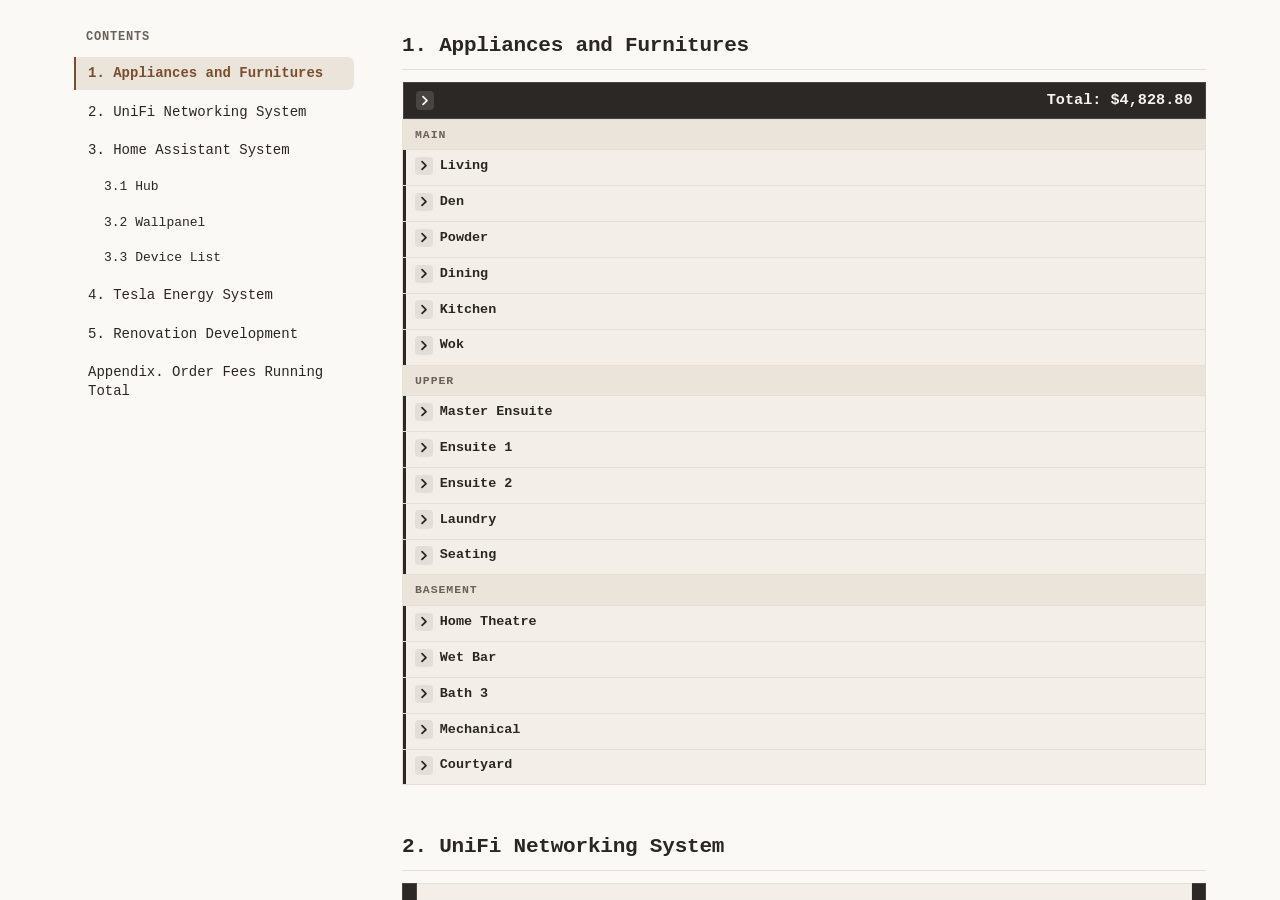
==== commit 87f86921: "File the renovation records under recordkeeping by chapter. Chapter 1 is Appliances and Furnitures. " ====
--- a/index.html
+++ b/index.html
@@ -45,7 +45,7 @@
   <div class="design-shell">
   <nav class="design-toc" id="sidebar" aria-label="Contents"></nav>
   <article class="spa-article">
-<h2>1. Appliances &amp; Furnitures</h2>
+<h2>1. Appliances and Furnitures</h2>
 <div class="design-devices-wrap appliances-wrap">
 <table class="appliances-table home-appliances span-groups spec-sheet">
 <thead>
@@ -2595,12 +2595,12 @@
 
   <p>Reference: <a href="https://energylibrary.tesla.com/docs/Public/EnergyStorage/Powerwall/3/InstallManual/Gateway/3/en-us/index.html" target="_blank" rel="noopener noreferrer">Powerwall 3 Installation Manual with Gateway 3</a>.</p>
 
-    <h2>5. Construction Costs</h2>
+    <h2>5. Renovation Development</h2>
   <div class="design-devices-wrap">
   <table class="cost-ledger span-groups spec-sheet">
     <thead>
       <tr>
-        <th class="product-head price-head"><span class="room-line"><button type="button" class="room-toggle" aria-expanded="false" aria-label="Expand all"><span class="room-mark" aria-hidden="true">+</span></button></span><span class="price-total">Total: $54,060.37</span></th>
+        <th class="product-head price-head"><span class="room-line"><button type="button" class="room-toggle" aria-expanded="false" aria-label="Expand all"><span class="room-mark" aria-hidden="true">+</span></button></span><span class="price-total">Total: $55,189.12</span></th>
       </tr>
     </thead>
     <tbody>
@@ -2609,8 +2609,8 @@
           <span class="udc-device">
             <span class="udc-device-meta">
               <span class="udc-device-title">IDO Design</span>
-              <span class="sku-line">Design Service</span>
-              <span class="home-price">$19,425.00</span>
+              <span class="sku-line">Design Service · <a href="recordkeeping/5-renovation-development/IDO%20Design/Invoice%20%23%202025900.pdf" target="_blank" rel="noopener noreferrer">2025900</a> · <a href="recordkeeping/5-renovation-development/IDO%20Design/Invoice%20%23%202026913.pdf" target="_blank" rel="noopener noreferrer">2026913</a> · <a href="recordkeeping/5-renovation-development/IDO%20Design/Invoice%20%23%202026932.pdf" target="_blank" rel="noopener noreferrer">2026932</a></span>
+              <span class="home-price">$20,553.75</span>
             </span>
           </span>
         </td>
@@ -2620,7 +2620,7 @@
           <span class="udc-device">
             <span class="udc-device-meta">
               <span class="udc-device-title">IDO Design</span>
-              <span class="sku-line">BP Application</span>
+              <span class="sku-line">BP Application · <a href="recordkeeping/5-renovation-development/IDO%20Design/Invoice%20%23%202025904.pdf" target="_blank" rel="noopener noreferrer">2025904</a></span>
               <span class="home-price">$3,150.00</span>
             </span>
           </span>
@@ -2631,7 +2631,7 @@
           <span class="udc-device">
             <span class="udc-device-meta">
               <span class="udc-device-title">City of Vancouver</span>
-              <span class="sku-line">BP Application</span>
+              <span class="sku-line">BP Application · <a href="recordkeeping/5-renovation-development/City%20of%20Vancouver/Invoice%20%23%20BP-2026-01704.pdf" target="_blank" rel="noopener noreferrer">BP-2026-01704</a></span>
               <span class="home-price">$1,511.30</span>
             </span>
           </span>
@@ -2641,7 +2641,8 @@
         <td class="device-cell">
           <span class="udc-device">
             <span class="udc-device-meta">
-              <span class="udc-device-title">Continuity Struct. Eng.</span>
+              <span class="udc-device-title">Continuity Structural Engineering</span>
+              <span class="sku-line">BP Application · <a href="recordkeeping/5-renovation-development/Continuity%20Structural%20Engineering/Invoice%20%23%2026104-01.pdf" target="_blank" rel="noopener noreferrer">26104-01</a> · <a href="recordkeeping/5-renovation-development/Continuity%20Structural%20Engineering/Invoice%20%23%2026104-02.pdf" target="_blank" rel="noopener noreferrer">26104-02</a></span>
               <span class="home-price">$6,615.00</span>
             </span>
           </span>
@@ -2727,7 +2728,7 @@
   </div>
 
     <h2>Appendix. Order Fees Running Total</h2>
-  <p class="lede">Order-level fees (shipping / handling, and tax charged on the freight). They are <strong>not</strong> spread into the Device Price in <a href="#devices-list" class="page-ref">Devices List</a> / <a href="#3.3" class="page-ref">§3.3</a>. Each settlement is booked as a whole order. A new order is only appended to this table. Settlement PDFs are in <code>orders/</code>.</p>
+  <p class="lede">Order-level fees (shipping / handling, and tax charged on the freight). They are <strong>not</strong> spread into the Device Price in <a href="#devices-list" class="page-ref">Devices List</a> / <a href="#3.3" class="page-ref">§3.3</a>. Each settlement is booked as a whole order. A new order is only appended to this table. Settlement PDFs are in <code>recordkeeping/</code>, in the folder for the chapter they belong to.</p>
   <div class="design-devices-wrap">
   <table class="devices-table order-fees-table">
     <thead>
@@ -2739,77 +2740,77 @@
     </thead>
     <tbody>
       <tr>
-        <td><a href="orders/Ubiquiti/Ubiquiti%20-%20Order%20%23%20CA6335578%20-%20Updated.pdf" target="_blank" rel="noopener noreferrer">UniFi <code>CA6335578</code></a></td>
+        <td><a href="recordkeeping/2-unifi-networking-system/Ubiquiti/Ubiquiti%20-%20Order%20%23%20CA6335578%20-%20Updated.pdf" target="_blank" rel="noopener noreferrer">UniFi <code>CA6335578</code></a></td>
         <td class="price-cell">$0.00</td>
         <td>Free Shipping</td>
       </tr>
       <tr>
-        <td><a href="orders/Ubiquiti/Ubiquiti%20-%20Order%20%23%20CA6414987%20-%20Updated.pdf" target="_blank" rel="noopener noreferrer">UniFi <code>CA6414987</code></a></td>
+        <td><a href="recordkeeping/2-unifi-networking-system/Ubiquiti/Ubiquiti%20-%20Order%20%23%20CA6414987%20-%20Updated.pdf" target="_blank" rel="noopener noreferrer">UniFi <code>CA6414987</code></a></td>
         <td class="price-cell">$0.00</td>
         <td>Free Shipping</td>
       </tr>
       <tr>
-        <td><a href="orders/CanaKit%20-%20Order%20%23%20W100518020664.pdf" target="_blank" rel="noopener noreferrer">CanaKit <code>W100518020664</code></a></td>
+        <td><a href="recordkeeping/3-home-assistant-system/CanaKit%20-%20Order%20%23%20W100518020664.pdf" target="_blank" rel="noopener noreferrer">CanaKit <code>W100518020664</code></a></td>
         <td class="price-cell">$29.06</td>
         <td>Shipping $25.95 + GST/PST on freight $3.11</td>
       </tr>
       <tr>
-        <td><a href="orders/Waveshare%20-%20Order%20%23%20261006-010726-E0.pdf" target="_blank" rel="noopener noreferrer">Waveshare <code>261006-010726-E0</code></a></td>
+        <td><a href="recordkeeping/3-home-assistant-system/Waveshare%20-%20Order%20%23%20261006-010726-E0.pdf" target="_blank" rel="noopener noreferrer">Waveshare <code>261006-010726-E0</code></a></td>
         <td class="price-cell">$61.11<span class="price-usd">US$41.70</span></td>
         <td>Shipping &amp; Handling</td>
       </tr>
       <tr>
-        <td><a href="orders/ameriDroid%20-%20Order%20%23%20A136752.pdf" target="_blank" rel="noopener noreferrer">ameriDroid <code>A136752</code></a></td>
+        <td><a href="recordkeeping/3-home-assistant-system/ameriDroid%20-%20Order%20%23%20A136752.pdf" target="_blank" rel="noopener noreferrer">ameriDroid <code>A136752</code></a></td>
         <td class="price-cell">$32.33<span class="price-usd">US$21.78</span></td>
         <td>Shipping (PoE Mini PC)</td>
       </tr>
       <tr>
-        <td><a href="orders/ameriDroid%20-%20Order%20%23%20A136769.pdf" target="_blank" rel="noopener noreferrer">ameriDroid <code>A136769</code></a></td>
+        <td><a href="recordkeeping/3-home-assistant-system/ameriDroid%20-%20Order%20%23%20A136769.pdf" target="_blank" rel="noopener noreferrer">ameriDroid <code>A136769</code></a></td>
         <td class="price-cell">$12.05<span class="price-usd">US$8.22</span></td>
         <td>Shipping (ZWA-2 + ZBT-2×2)</td>
       </tr>
       <tr>
-        <td><a href="orders/Pimoroni%20-%20Order%20%23%20PI803622.pdf" target="_blank" rel="noopener noreferrer">Pimoroni <code>PI803622</code></a></td>
+        <td><a href="recordkeeping/3-home-assistant-system/Pimoroni%20-%20Order%20%23%20PI803622.pdf" target="_blank" rel="noopener noreferrer">Pimoroni <code>PI803622</code></a></td>
         <td class="price-cell">$27.71<span class="price-usd">US$18.91</span></td>
         <td>Royal Mail T&amp;S US$13.28 + Import duties + fees US$5.63</td>
       </tr>
       <tr>
-        <td><a href="orders/Waveshare%20-%20Order%20%23%20261006-010726-E0%20-%20Custom%20Duty.pdf" target="_blank" rel="noopener noreferrer">Waveshare <code>261006-010726-E0</code> · DHL</a></td>
+        <td><a href="recordkeeping/3-home-assistant-system/Waveshare%20-%20Order%20%23%20261006-010726-E0%20-%20Custom%20Duty.pdf" target="_blank" rel="noopener noreferrer">Waveshare <code>261006-010726-E0</code> · DHL</a></td>
         <td class="price-cell">$35.08</td>
         <td>Customs: import GST/PST $16.18 + clearance fee $18.00 + GST $0.90</td>
       </tr>
       <tr>
-        <td><a href="orders/Dell%20-%20Order%20%23%201017312738.pdf" target="_blank" rel="noopener noreferrer">Dell <code>1017312738</code></a></td>
+        <td><a href="recordkeeping/1-appliances-and-furnitures/Dell%20-%20Order%20%23%201017312738.pdf" target="_blank" rel="noopener noreferrer">Dell <code>1017312738</code></a></td>
         <td class="price-cell">$0.00</td>
         <td>Free Shipping</td>
       </tr>
       <tr>
-        <td><a href="orders/Dell%20-%20Order%20%23%201017329410.pdf" target="_blank" rel="noopener noreferrer">Dell <code>1017329410</code></a></td>
+        <td><a href="recordkeeping/1-appliances-and-furnitures/Dell%20-%20Order%20%23%201017329410.pdf" target="_blank" rel="noopener noreferrer">Dell <code>1017329410</code></a></td>
         <td class="price-cell">$0.00</td>
         <td>Free Shipping</td>
       </tr>
       <tr>
-        <td><a href="orders/Ubiquiti/Ubiquiti%20-%20Order%20%23%20CA6432219%20-%20Updated.pdf" target="_blank" rel="noopener noreferrer">UniFi <code>CA6432219</code></a></td>
+        <td><a href="recordkeeping/2-unifi-networking-system/Ubiquiti/Ubiquiti%20-%20Order%20%23%20CA6432219%20-%20Updated.pdf" target="_blank" rel="noopener noreferrer">UniFi <code>CA6432219</code></a></td>
         <td class="price-cell">$0.00</td>
         <td>Free Shipping</td>
       </tr>
       <tr>
-        <td><a href="orders/StarTech%20-%20Order%20%23%20IN-CA01-0269943.pdf" target="_blank" rel="noopener noreferrer">StarTech <code>IN-CA01-0269943</code></a></td>
+        <td><a href="recordkeeping/2-unifi-networking-system/StarTech%20-%20Order%20%23%20IN-CA01-0269943.pdf" target="_blank" rel="noopener noreferrer">StarTech <code>IN-CA01-0269943</code></a></td>
         <td class="price-cell">$0.00</td>
         <td>Free Shipping</td>
       </tr>
       <tr>
-        <td><a href="orders/Ubiquiti/Ubiquiti%20-%20Order%20%23%20CA6446590%20-%20Updated.pdf" target="_blank" rel="noopener noreferrer">UniFi <code>CA6446590</code></a></td>
+        <td><a href="recordkeeping/2-unifi-networking-system/Ubiquiti/Ubiquiti%20-%20Order%20%23%20CA6446590%20-%20Updated.pdf" target="_blank" rel="noopener noreferrer">UniFi <code>CA6446590</code></a></td>
         <td class="price-cell">$0.00</td>
         <td>Free Shipping</td>
       </tr>
       <tr>
-        <td><a href="orders/Canon%20-%20Order%20%23%2030682113.pdf" target="_blank" rel="noopener noreferrer">Canon <code>30682113</code></a></td>
+        <td><a href="recordkeeping/1-appliances-and-furnitures/Canon%20-%20Order%20%23%2030682113.pdf" target="_blank" rel="noopener noreferrer">Canon <code>30682113</code></a></td>
         <td class="price-cell">$84.00</td>
         <td>Freight surcharge $75.00 + GST/PST on freight $9.00</td>
       </tr>
       <tr>
-        <td><a href="orders/Standard%20Kitchen%20-%20Order%20%23%2012038.pdf" target="_blank" rel="noopener noreferrer">Standard Kitchen <code>12038</code></a></td>
+        <td><a href="recordkeeping/1-appliances-and-furnitures/Standard%20Kitchen%20-%20Order%20%23%2012038.pdf" target="_blank" rel="noopener noreferrer">Standard Kitchen <code>12038</code></a></td>
         <td class="price-cell">$0.00</td>
         <td>No freight on the invoice</td>
       </tr>
